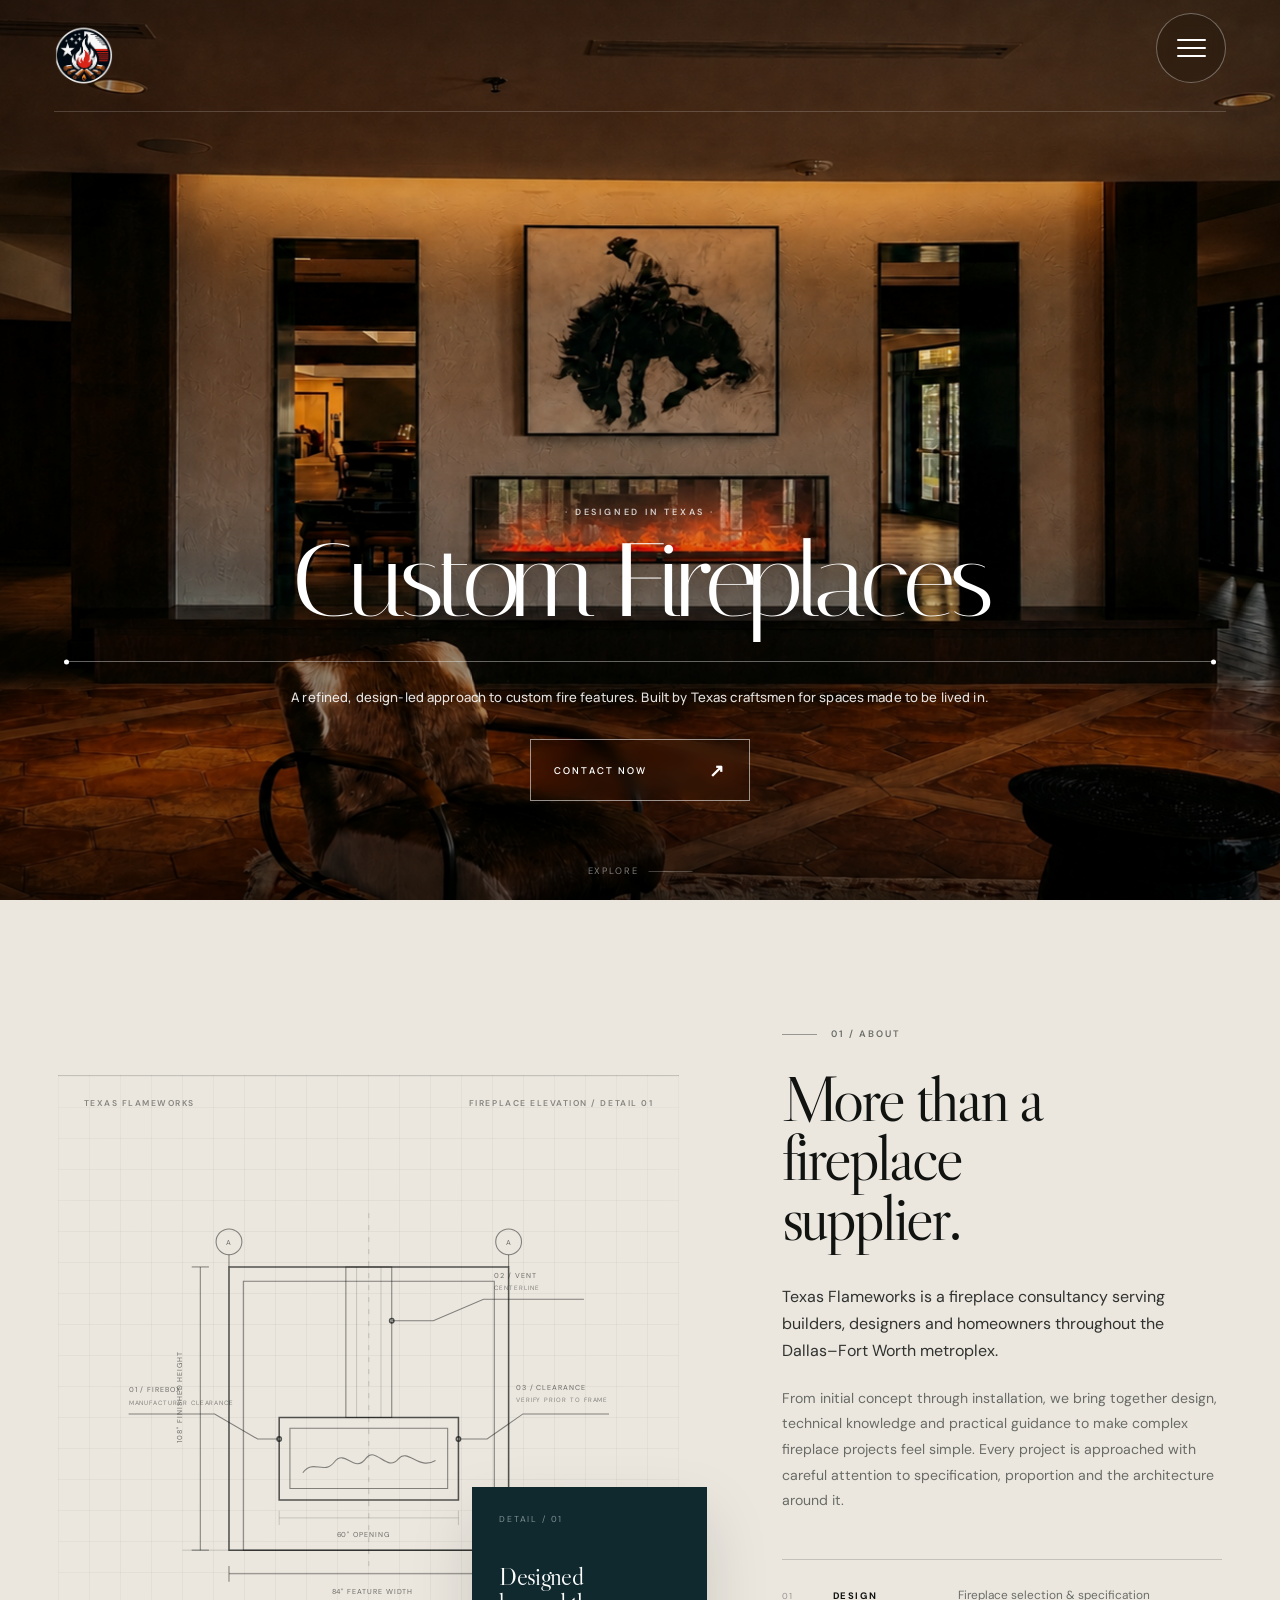
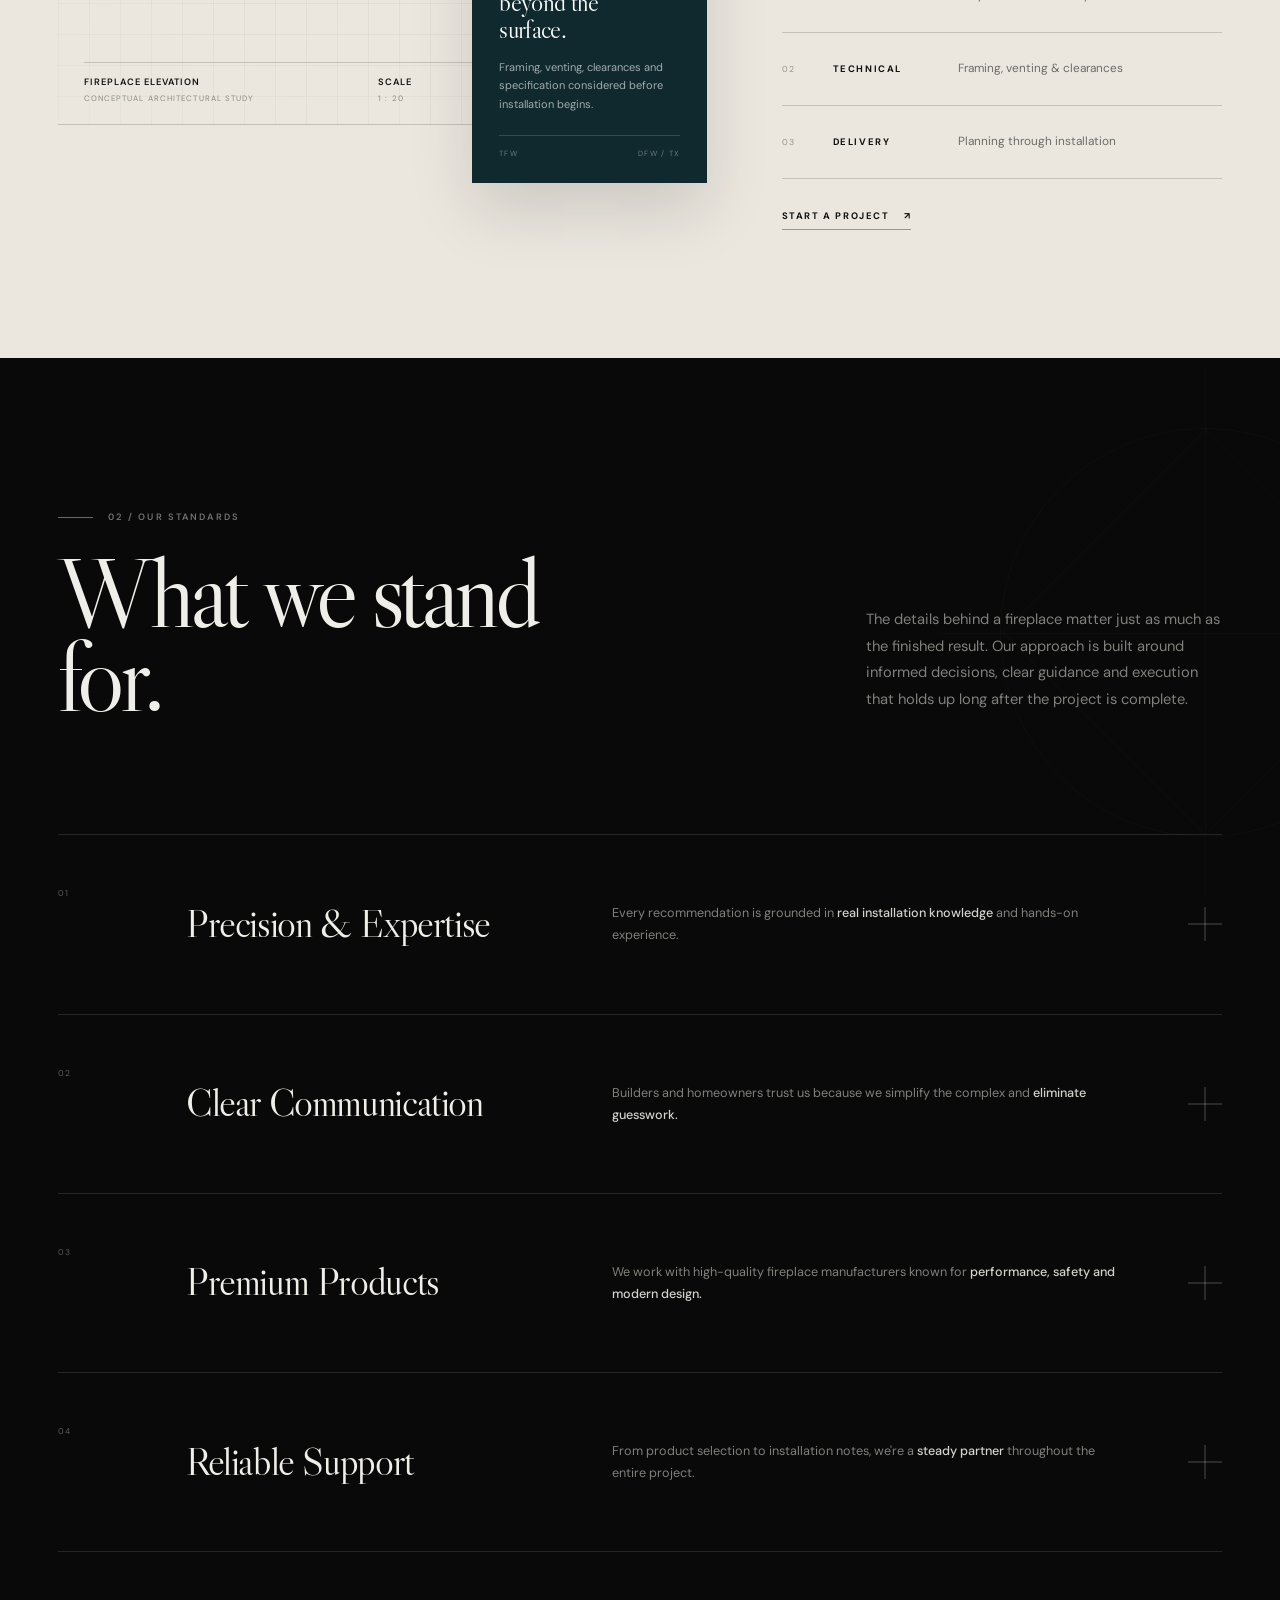
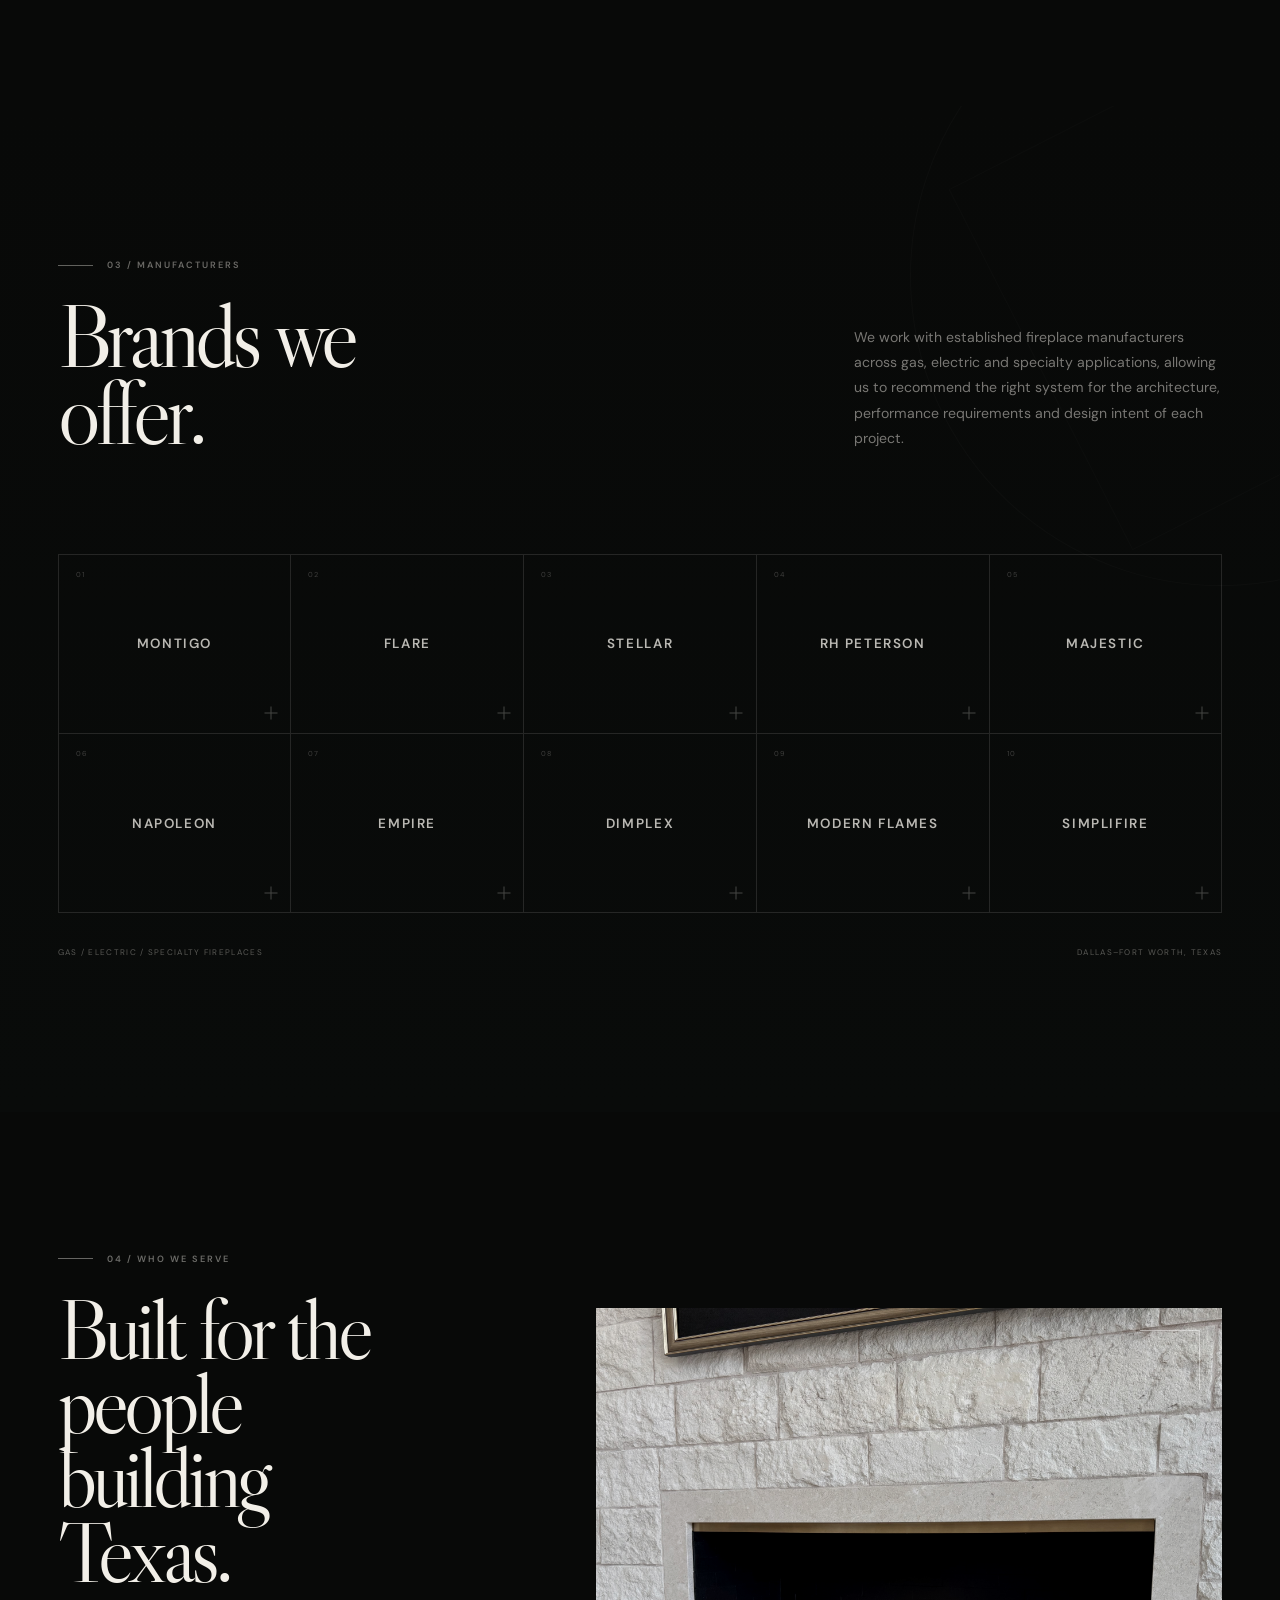
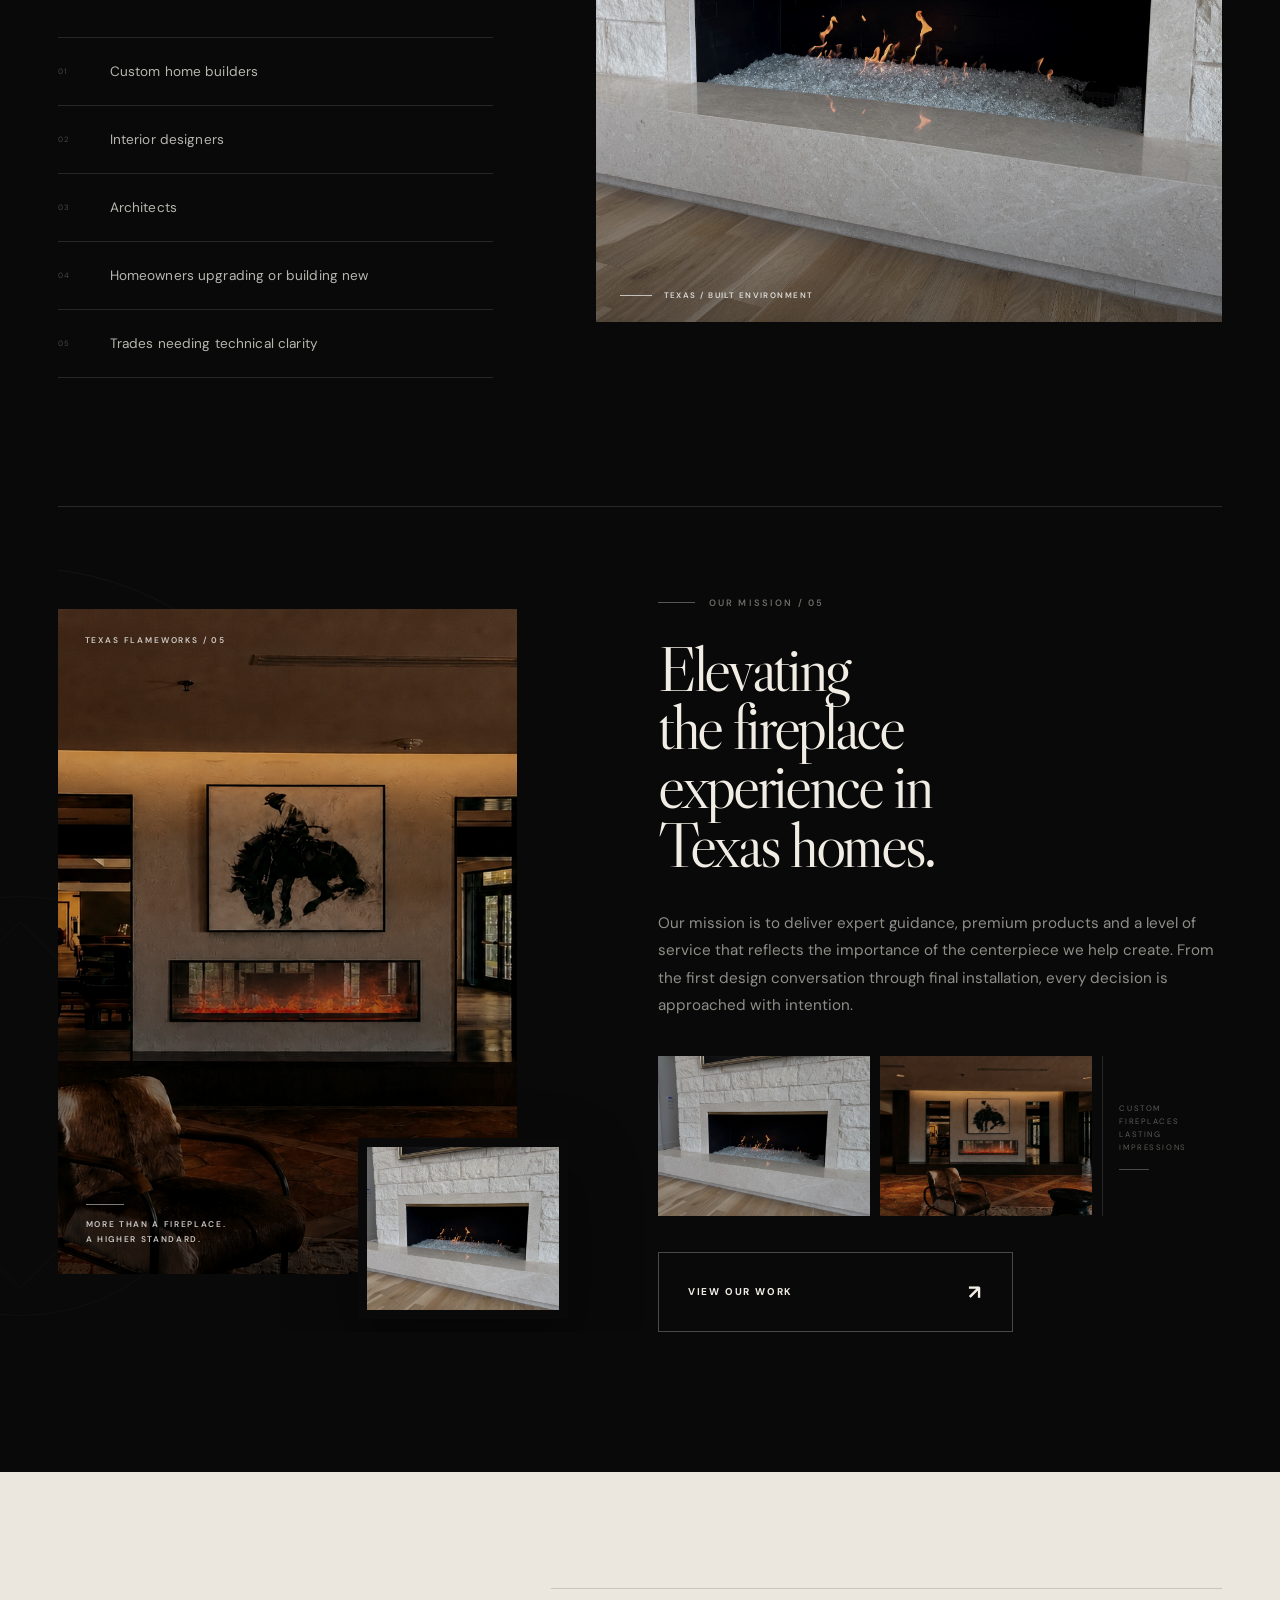
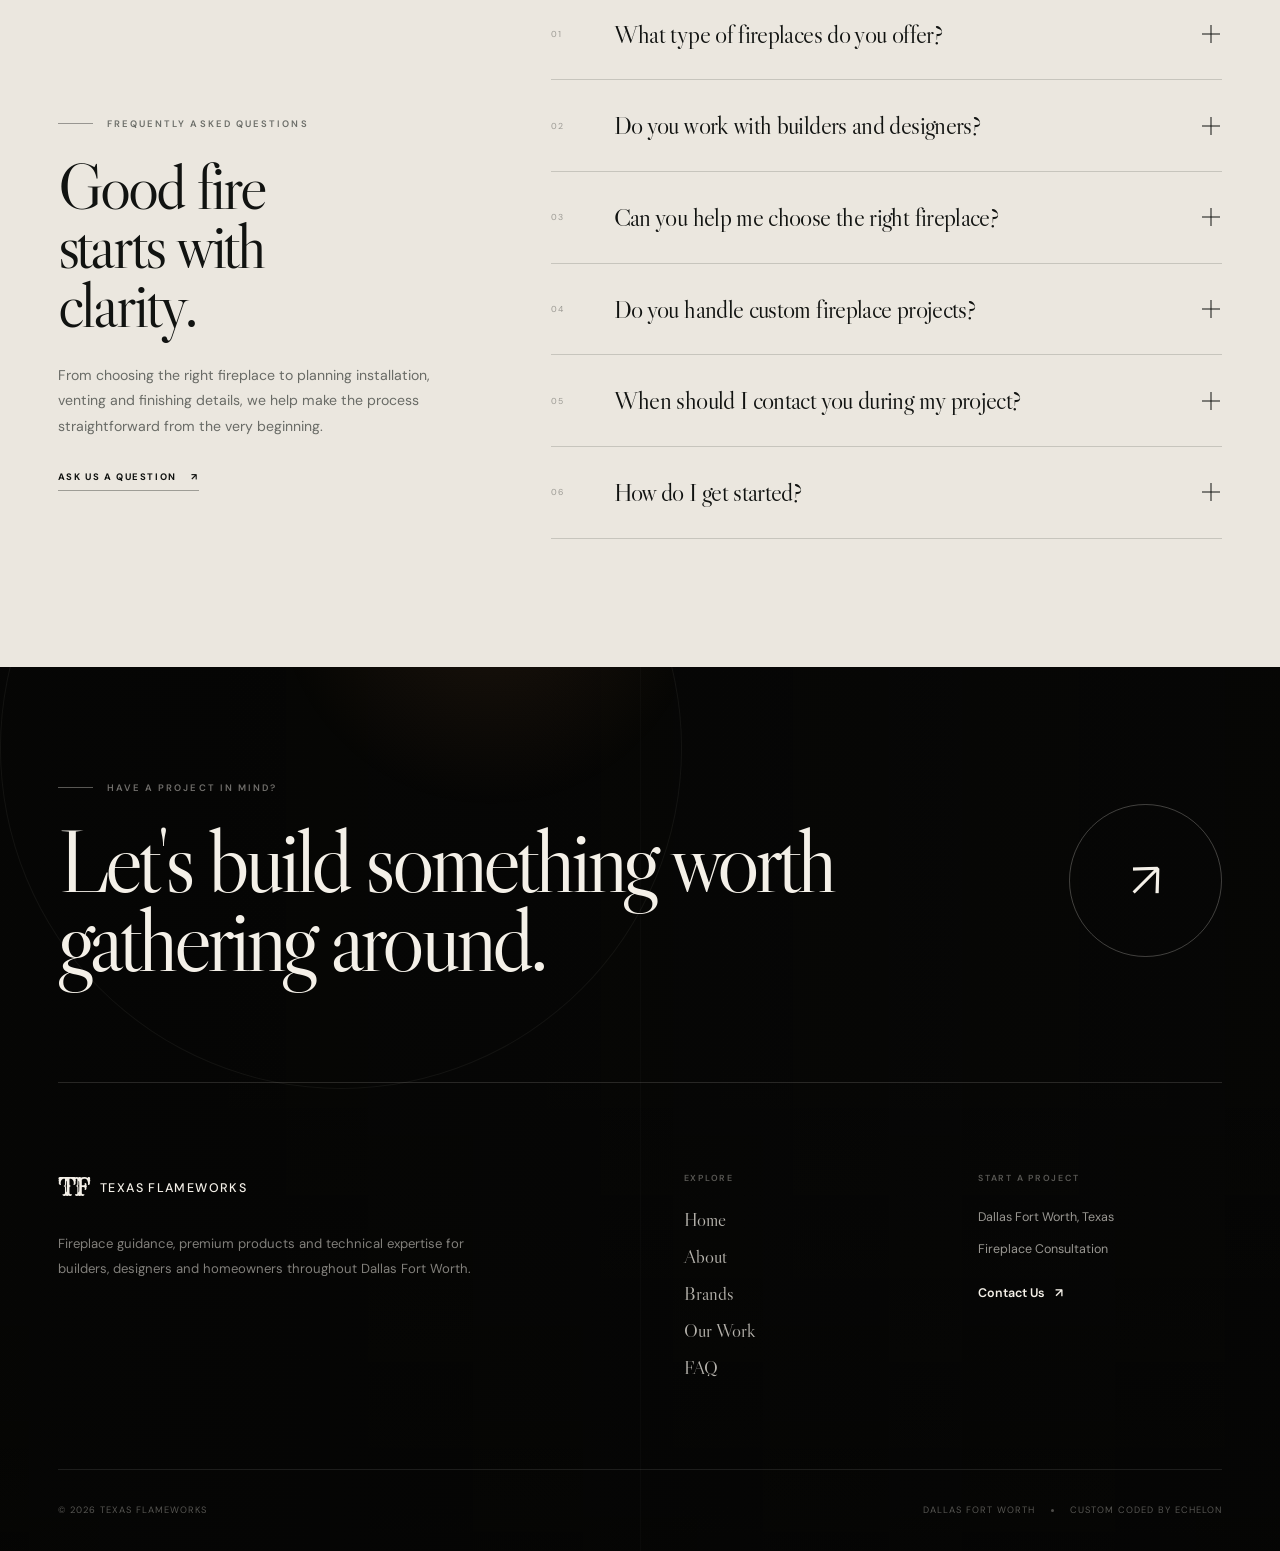
==== private-home.html @ 074c010c "f" ====
<!DOCTYPE html>
<html lang="en">
<head>
  <meta charset="UTF-8">
  <meta name="viewport" content="width=device-width, initial-scale=1.0, viewport-fit=cover">
  <meta name="description" content="Texas Flame Works — custom fire features and architectural metalwork.">

  <title>Texas FlameWorks</title>

  <link rel="preconnect" href="https://fonts.googleapis.com">
  <link rel="preconnect" href="https://fonts.gstatic.com" crossorigin>

  <link
    href="https://fonts.googleapis.com/css2?family=DM+Sans:wght@400;500;600;700&family=Italiana&family=Libre+Caslon+Display&family=Manrope:wght@400;500;600&family=Rye&display=swap"
    rel="stylesheet"
  >

  <style>

    :root {
      --ink: #090908;
      --ivory: #f4f0e8;
      --soft: rgba(244, 240, 232, .68);
      --line: rgba(255, 255, 255, .20);
      --panel: #0f292e;
      --panel-deep: #0a2024;
      --ease: cubic-bezier(.22, .78, .24, 1);
    }


    /* =====================================================
       RESET
    ===================================================== */

    * {
      box-sizing: border-box;
      margin: 0;
      padding: 0;
    }

    html {
      scroll-behavior: smooth;
    }

    body {
      margin: 0;
      background: var(--ink);
      color: #fff;
      font-family: "DM Sans", sans-serif;
      overflow-x: hidden;
    }

    body.menu-open {
      overflow: hidden;
    }

    a {
      color: inherit;
      text-decoration: none;
    }

    button {
      font: inherit;
    }

    button,
    a {
      -webkit-tap-highlight-color: transparent;
    }


    /* =====================================================
       HERO
    ===================================================== */

    .hero {
      position: relative;

      width: 100%;
      height: 100svh;
      min-height: 680px;

      overflow: hidden;

      background: #111;

      isolation: isolate;
    }


    /* =====================================================
       HERO PHOTO
       
       THIS IS LINKED TO hero.png
    ===================================================== */

    .hero-photo {
      position: absolute;

      inset: -2%;

      width: 104%;
      height: 104%;

      background-image: url("assets/hero.PNG");
      background-size: cover;
      background-position: center center;
      background-repeat: no-repeat;

      z-index: -6;

      transform: scale(1.03);

      transition: transform 1.2s var(--ease);

      will-change: transform;
    }


    /* =====================================================
       DARK CINEMATIC OVERLAY
    ===================================================== */

    .hero-overlay {
      position: absolute;
      inset: 0;

      z-index: -5;

      pointer-events: none;

      background:
        linear-gradient(
          180deg,
          rgba(0, 0, 0, .42) 0%,
          rgba(0, 0, 0, .07) 36%,
          rgba(0, 0, 0, .22) 58%,
          rgba(0, 0, 0, .60) 100%
        ),

        linear-gradient(
          90deg,
          rgba(0, 0, 0, .16),
          transparent 38%,
          rgba(0, 0, 0, .09)
        );
    }


    .hero-vignette {
      position: absolute;
      inset: 0;

      z-index: -4;

      pointer-events: none;

      box-shadow:
        inset 0 0 180px rgba(0, 0, 0, .30);
    }


    /* =====================================================
       SUBTLE FILM GRAIN
    ===================================================== */

    .grain {
      position: absolute;
      inset: 0;

      z-index: -3;

      pointer-events: none;

      opacity: .10;

      background-image:
        url("data:image/svg+xml,%3Csvg viewBox='0 0 180 180' xmlns='http://www.w3.org/2000/svg'%3E%3Cfilter id='n'%3E%3CfeTurbulence type='fractalNoise' baseFrequency='.82' numOctaves='3' stitchTiles='stitch'/%3E%3C/filter%3E%3Crect width='100%25' height='100%25' filter='url(%23n)' opacity='.23'/%3E%3C/svg%3E");

      mix-blend-mode: soft-light;
    }


    /* =====================================================
       HEADER
    ===================================================== */

    .header {
      position: absolute;

      top: 0;
      left: 0;

      width: 100%;

      z-index: 50;

      display: grid;

      grid-template-columns: 1fr auto 1fr;

      align-items: start;

      padding:
        34px
        clamp(24px, 4.2vw, 76px)
        0;
    }


    /* =====================================================
       HEADER LEFT
    ===================================================== */

    .header-left {
      grid-column: 1;

      justify-self: start;
      align-self: center;

      display: flex;
      align-items: center;

      gap: 22px;

      padding-top: 14px;
    }


    .micro-link {
      position: relative;

      padding-bottom: 6px;

      color: rgba(255, 255, 255, .82);

      text-transform: uppercase;

      letter-spacing: .18em;

      font-size: .63rem;
      font-weight: 600;
    }


    .micro-link::after {
      content: "";

      position: absolute;

      left: 0;
      right: 100%;
      bottom: 0;

      height: 1px;

      background: #fff;

      transition: right .35s var(--ease);
    }


    .micro-link:hover::after {
      right: 0;
    }


    /* =====================================================
       LOGO
    ===================================================== */

    .brand {
      grid-column: 2;

      justify-self: center;

      display: flex;
      align-items: center;

      gap: 13px;

      white-space: nowrap;

      padding-top: 8px;

      position: relative;

      z-index: 61;
    }


    .brand-mark {
      font-family: "Rye", serif;

      font-size: clamp(
        1.45rem,
        2.25vw,
        2.35rem
      );

      line-height: 1;

      letter-spacing: -.08em;
    }


    .brand-name {
      font-size: clamp(
        1.05rem,
        1.65vw,
        1.85rem
      );

      font-weight: 400;

      letter-spacing: .08em;

      text-transform: uppercase;
    }


    /* =====================================================
       HEADER RIGHT
    ===================================================== */

    .header-right {
      grid-column: 3;

      justify-self: end;

      display: flex;
      align-items: center;

      gap: 26px;

      position: relative;

      z-index: 61;
    }


    .contact-link {
      margin-top: 31px;

      font-size: .78rem;

      font-weight: 700;

      letter-spacing: .05em;

      text-transform: uppercase;

      transition: opacity .2s ease;
    }


    .contact-link:hover {
      opacity: .62;
    }


    /* =====================================================
       MENU BUTTON
    ===================================================== */

    .menu-button {
      width: 96px;
      height: 96px;

      border: 0;

      background: var(--panel);

      cursor: pointer;

      display: flex;
      align-items: center;
      justify-content: center;

      position: relative;

      overflow: hidden;

      transition: background .3s ease;
    }


    .menu-button::before {
      content: "";

      position: absolute;

      inset: 0;

      background:
        rgba(255, 255, 255, .06);

      transform: translateY(100%);

      transition:
        transform .4s var(--ease);
    }


    .menu-button:hover::before {
      transform: translateY(0);
    }


    .menu-lines {
      width: 40px;
      height: 24px;

      position: relative;

      z-index: 2;
    }


    .menu-lines span {
      position: absolute;

      left: 0;

      width: 100%;
      height: 2px;

      background: #fff;

      border-radius: 999px;

      transform-origin: center;

      transition:
        top .35s var(--ease),
        transform .35s var(--ease),
        opacity .22s ease;
    }


    .menu-lines span:nth-child(1) {
      top: 1px;
    }


    .menu-lines span:nth-child(2) {
      top: 11px;
    }


    .menu-lines span:nth-child(3) {
      top: 21px;
    }


    /* X WHEN OPEN */

    .menu-button[aria-expanded="true"]
    .menu-lines span:nth-child(1) {
      top: 11px;

      transform: rotate(45deg);
    }


    .menu-button[aria-expanded="true"]
    .menu-lines span:nth-child(2) {
      opacity: 0;
    }


    .menu-button[aria-expanded="true"]
    .menu-lines span:nth-child(3) {
      top: 11px;

      transform: rotate(-45deg);
    }


    /* =====================================================
       LUXURY DROP DOWN MENU
    ===================================================== */

    .menu-shell {
      position: fixed;

      inset: 0;

      z-index: 45;

      pointer-events: none;

      visibility: hidden;
    }


    .menu-backdrop {
      position: absolute;

      inset: 0;

      background:
        rgba(0, 0, 0, .52);

      opacity: 0;

      backdrop-filter: blur(0px);

      transition:
        opacity .45s ease,
        backdrop-filter .45s ease;
    }


    .menu-panel {
      position: absolute;

      top: 0;
      left: 0;

      width: 100%;

      min-height:
        min(78svh, 760px);

      background:

        radial-gradient(
          circle at 75% 20%,
          rgba(255, 255, 255, .04),
          transparent 26%
        ),

        linear-gradient(
          135deg,
          var(--panel-deep),
          var(--panel) 58%,
          #12383f
        );

      transform:
        translateY(-102%);

      transition:
        transform .72s var(--ease);

      box-shadow:
        0 32px 80px rgba(0, 0, 0, .36);

      overflow: hidden;
    }


    /* SUBTLE CIRCLE DETAIL */

    .menu-panel::after {
      content: "";

      position: absolute;

      right: -10%;
      bottom: -48%;

      width: 720px;
      height: 720px;

      border:
        1px solid rgba(255, 255, 255, .08);

      border-radius: 50%;

      box-shadow:

        0 0 0 90px
        rgba(255, 255, 255, .018),

        0 0 0 180px
        rgba(255, 255, 255, .012);

      pointer-events: none;
    }


    .menu-inner {
      width:
        min(
          1500px,
          calc(100% - 10vw)
        );

      margin: 0 auto;

      padding:
        155px
        0
        58px;

      display: grid;

      grid-template-columns:
        minmax(0, 1.35fr)
        minmax(280px, .65fr);

      gap:
        clamp(
          50px,
          8vw,
          140px
        );

      position: relative;

      z-index: 2;
    }


    .menu-eyebrow {
      color:
        rgba(255, 255, 255, .52);

      font-size: .66rem;

      letter-spacing: .22em;

      text-transform: uppercase;

      margin-bottom: 26px;
    }


    /* =====================================================
       MENU LINKS
    ===================================================== */

    .menu-nav {
      display: flex;

      flex-direction: column;
    }


    .menu-item {
      position: relative;

      display: flex;

      align-items: baseline;

      gap: 18px;

      width: 100%;

      padding:
        13px
        0
        15px;

      border-bottom:
        1px solid
        rgba(255, 255, 255, .13);

      overflow: hidden;

      opacity: 0;

      transform:
        translateY(22px);

      transition:

        opacity .45s ease,

        transform
        .55s var(--ease),

        padding-left
        .35s var(--ease);
    }


    .menu-item:first-child {
      border-top:
        1px solid
        rgba(255, 255, 255, .13);
    }


    .menu-shell.is-open
    .menu-item {
      opacity: 1;

      transform: none;
    }


    .menu-shell.is-open
    .menu-item:nth-child(1) {
      transition-delay: .14s;
    }


    .menu-shell.is-open
    .menu-item:nth-child(2) {
      transition-delay: .19s;
    }


    .menu-shell.is-open
    .menu-item:nth-child(3) {
      transition-delay: .24s;
    }


    .menu-shell.is-open
    .menu-item:nth-child(4) {
      transition-delay: .29s;
    }


    .menu-shell.is-open
    .menu-item:nth-child(5) {
      transition-delay: .34s;
    }


    .menu-shell.is-open
    .menu-item:nth-child(6) {
      transition-delay: .39s;
    }


    .menu-item:hover {
      padding-left: 14px;
    }


    .menu-num {
      font-size: .62rem;

      letter-spacing: .16em;

      color:
        rgba(255, 255, 255, .42);

      min-width: 28px;
    }


    .menu-text {
      font-family:
        "Libre Caslon Display",
        Georgia,
        serif;

      font-size:
        clamp(
          2rem,
          3.6vw,
          4.5rem
        );

      line-height: .95;

      letter-spacing: -.035em;
    }


    .menu-arrow {
      margin-left: auto;

      font-size: 1.35rem;

      opacity: 0;

      transform:
        translateX(-10px);

      transition:
        opacity .3s ease,
        transform .3s ease;
    }


    .menu-item:hover
    .menu-arrow {
      opacity: 1;

      transform:
        translateX(0);
    }


    /* =====================================================
       MENU SIDE INFORMATION
    ===================================================== */

    .menu-side {
      align-self: end;

      padding-bottom: 6px;
    }


    .menu-side-card {
      border-top:
        1px solid
        rgba(255, 255, 255, .20);

      padding-top: 24px;

      max-width: 360px;
    }


    .menu-side-title {
      font-family:
        "Libre Caslon Display",
        Georgia,
        serif;

      font-size:
        clamp(
          1.8rem,
          2.3vw,
          2.8rem
        );

      line-height: 1.05;

      margin-bottom: 16px;
    }


    .menu-side-copy {
      color:
        rgba(255, 255, 255, .64);

      line-height: 1.7;

      font-size: .88rem;

      max-width: 32ch;
    }


    .menu-side-meta {
      display: grid;

      grid-template-columns:
        1fr 1fr;

      gap: 20px;

      margin-top: 34px;

      padding-top: 20px;

      border-top:
        1px solid
        rgba(255, 255, 255, .12);
    }


    .meta-label {
      display: block;

      color:
        rgba(255, 255, 255, .38);

      font-size: .58rem;

      letter-spacing: .18em;

      text-transform: uppercase;

      margin-bottom: 7px;
    }


    .meta-value {
      font-size: .80rem;

      color:
        rgba(255, 255, 255, .90);
    }


    /* =====================================================
       MENU OPEN STATE
    ===================================================== */

    .menu-shell.is-open {
      pointer-events: auto;

      visibility: visible;
    }


    .menu-shell.is-open
    .menu-backdrop {
      opacity: 1;

      backdrop-filter:
        blur(8px);
    }


    .menu-shell.is-open
    .menu-panel {
      transform:
        translateY(0);
    }


    /* =====================================================
       HERO COPY
    ===================================================== */

    .hero-content {
      position: absolute;

      left: 50%;

      bottom:
        clamp(
          88px,
          12vh,
          145px
        );

      transform:
        translateX(-50%);

      width:
        min(
          92%,
          1540px
        );

      text-align: center;

      z-index: 5;
    }


    .hero-kicker {
      margin:
        0
        0
        18px;

      font-size: .68rem;

      font-weight: 600;

      letter-spacing: .25em;

      text-transform: uppercase;

      color:
        rgba(255, 255, 255, .72);
    }


    .hero-title {
      margin:
        0
        0
        30px;

      font-family:
        "Libre Caslon Display",
        Georgia,
        serif;

      font-size:
        clamp(
          3.4rem,
          5.35vw,
          6.2rem
        );

      font-weight: 400;

      line-height: .95;

      letter-spacing: -.045em;

      text-wrap: balance;

      text-shadow:
        0 2px 18px
        rgba(0, 0, 0, .24);
    }


    /* =====================================================
       HERO DIVIDER
    ===================================================== */

    .hero-divider {
      position: relative;

      width: 88%;

      height: 1px;

      margin:
        0 auto 25px;

      background:
        rgba(255, 255, 255, .64);
    }


    .hero-divider::before,
    .hero-divider::after {
      content: "";

      position: absolute;

      top: 50%;

      width: 6px;
      height: 6px;

      border-radius: 50%;

      background: #fff;

      transform:
        translateY(-50%);
    }


    .hero-divider::before {
      left: 0;
    }


    .hero-divider::after {
      right: 0;
    }


    /* =====================================================
       HERO DESCRIPTION
    ===================================================== */

    .hero-description {
      max-width: 1270px;

      margin: 0 auto;

      font-size:
        clamp(
          1rem,
          1.32vw,
          1.48rem
        );

      font-weight: 600;

      line-height: 1.42;

      letter-spacing: .01em;

      text-wrap: balance;

      text-shadow:
        0 2px 12px
        rgba(0, 0, 0, .28);
    }


    /* =====================================================
       SCROLL INDICATOR
    ===================================================== */

    .scroll-cue {
      position: absolute;

      left: 50%;
      bottom: 23px;

      transform:
        translateX(-50%);

      z-index: 5;

      display: flex;
      align-items: center;

      gap: 10px;

      font-size: .58rem;

      letter-spacing: .20em;

      text-transform: uppercase;

      color:
        rgba(255, 255, 255, .48);
    }


    .scroll-line {
      width: 44px;

      height: 1px;

      overflow: hidden;

      background:
        rgba(255, 255, 255, .24);

      position: relative;
    }


    .scroll-line::after {
      content: "";

      position: absolute;

      inset: 0;

      background: #fff;

      transform:
        translateX(-100%);

      animation:
        scrollPulse
        2.6s
        ease-in-out
        infinite;
    }


    @keyframes scrollPulse {

      0% {
        transform:
          translateX(-100%);
      }

      45%,
      55% {
        transform:
          translateX(0);
      }

      100% {
        transform:
          translateX(100%);
      }

    }


    /* =====================================================
       NEXT SECTION PLACEHOLDER
    ===================================================== */

    .after-hero {
      min-height: 250px;

      background: #e8e3dc;
    }


    /* =====================================================
       TABLET
    ===================================================== */

    @media (max-width: 1100px) {

      .header {
        padding-top: 28px;
      }


      .menu-button {
        width: 82px;
        height: 82px;
      }


      .contact-link {
        margin-top: 25px;
      }


      .menu-inner {
        width:
          min(
            92%,
            1100px
          );

        padding-top: 135px;

        grid-template-columns:
          1fr .55fr;

        gap: 50px;
      }


      .hero-content {
        bottom: 94px;
      }

    }


    /* =====================================================
       MOBILE
    ===================================================== */

    @media (max-width: 700px) {

      .hero {
        min-height: 660px;
      }


      .hero-photo {
        /*
          Adjust this if you want the photo
          focused farther left/right on mobile.
        */

        background-position:
          center center;
      }


      /* HEADER */

      .header {
        display: flex;

        align-items: center;

        justify-content:
          space-between;

        padding:
          max(
            17px,
            env(safe-area-inset-top)
          )
          17px
          0;
      }


      .header-left {
        display: none;
      }


      .brand {
        justify-self: unset;

        gap: 8px;

        padding-top: 0;
      }


      .brand-mark {
        font-size: 1.15rem;
      }


      .brand-name {
        font-size: .78rem;

        letter-spacing: .075em;
      }


      .header-right {
        gap: 0;
      }


      .contact-link {
        display: none;
      }


      .menu-button {
        width: 58px;
        height: 58px;
      }


      .menu-lines {
        width: 26px;
        height: 18px;
      }


      .menu-lines span:nth-child(1) {
        top: 0;
      }


      .menu-lines span:nth-child(2) {
        top: 8px;
      }


      .menu-lines span:nth-child(3) {
        top: 16px;
      }


      .menu-button[aria-expanded="true"]
      .menu-lines span:nth-child(1),

      .menu-button[aria-expanded="true"]
      .menu-lines span:nth-child(3) {
        top: 8px;
      }


      /* MOBILE MENU */

      .menu-panel {
        min-height: 100svh;
      }


      .menu-inner {
        width:
          calc(
            100% - 34px
          );

        padding:
          104px
          0
          34px;

        display: block;
      }


      .menu-eyebrow {
        margin-bottom: 18px;
      }


      .menu-text {
        font-size:
          clamp(
            2.25rem,
            10vw,
            3.55rem
          );
      }


      .menu-item {
        padding:
          12px
          0
          13px;
      }


      .menu-side {
        margin-top: 34px;
      }


      .menu-side-card {
        max-width: none;
      }


      .menu-side-copy {
        max-width: 100%;
      }


      .menu-side-meta {
        margin-top: 22px;
      }


      /* MOBILE HERO */

      .hero-content {
        bottom: 72px;

        width:
          calc(
            100% - 28px
          );
      }


      .hero-kicker {
        font-size: .57rem;

        margin-bottom: 14px;
      }


      .hero-title {
        font-size:
          clamp(
            2.75rem,
            12.8vw,
            4.4rem
          );

        margin-bottom: 23px;

        line-height: .97;
      }


      .hero-divider {
        width: 94%;

        margin-bottom: 20px;
      }


      .hero-description {
        max-width: 94%;

        font-size:
          clamp(
            .88rem,
            3.8vw,
            1.02rem
          );

        line-height: 1.43;
      }


      .scroll-cue {
        display: none;
      }

    }


    /* =====================================================
       VERY SMALL PHONES
    ===================================================== */

    @media (max-width: 390px) {

      .brand-name {
        font-size: .70rem;
      }


      .brand-mark {
        font-size: 1rem;
      }


      .menu-button {
        width: 54px;
        height: 54px;
      }


      .hero-title {
        font-size: 2.55rem;
      }

    }


    /* =====================================================
       REDUCED MOTION
    ===================================================== */

    @media (prefers-reduced-motion: reduce) {

      *,
      *::before,
      *::after {
        scroll-behavior: auto !important;

        animation: none !important;

        transition: none !important;
      }

    }

  
    /* =====================================================
       SIMPLE BLACK NAVBAR OVERRIDE
    ===================================================== */

    .header {
      position: absolute;
      top: 0;
      left: 0;
      width: 100%;
      height: 88px;
      z-index: 100;
      display: grid;
      grid-template-columns: 1fr auto 1fr;
      align-items: center;
      padding: 0 clamp(24px, 4vw, 70px);
      background: #080908;
      border-bottom: 1px solid rgba(255,255,255,.10);
    }

    .header .brand {
      grid-column: 1;
      justify-self: start;
      display: flex;
      align-items: center;
      gap: 12px;
      padding: 0;
      color: #f4f0e8;
      white-space: nowrap;
    }

    .header .brand-mark {
      font-family: "Rye", serif;
      font-size: 1.45rem;
      line-height: 1;
      letter-spacing: -.07em;
    }

    .header .brand-name {
      font-size: .92rem;
      font-weight: 500;
      letter-spacing: .10em;
      text-transform: uppercase;
    }

    .main-nav {
      grid-column: 2;
      justify-self: center;
      display: flex;
      align-items: center;
      gap: clamp(28px, 3vw, 48px);
    }

    .main-nav a {
      position: relative;
      padding: 34px 0 31px;
      color: rgba(244,240,232,.65);
      font-size: .67rem;
      font-weight: 600;
      letter-spacing: .16em;
      text-transform: uppercase;
      transition: color .3s ease;
    }

    .main-nav a::after {
      content: "";
      position: absolute;
      left: 0;
      right: 100%;
      bottom: 24px;
      height: 1px;
      background: #f4f0e8;
      transition: right .35s var(--ease);
    }

    .main-nav a:hover {
      color: #f4f0e8;
    }

    .main-nav a:hover::after {
      right: 0;
    }

    .nav-contact {
      grid-column: 3;
      justify-self: end;
      display: inline-flex;
      align-items: center;
      gap: 10px;
      color: #f4f0e8;
      font-size: .67rem;
      font-weight: 600;
      letter-spacing: .16em;
      text-transform: uppercase;
    }

    .nav-contact span {
      transition: transform .3s var(--ease);
    }

    .nav-contact:hover span {
      transform: translate(3px,-3px);
    }

    .mobile-nav-button,
    .mobile-nav {
      display: none;
    }

    .mobile-nav-button {
      width: 48px;
      height: 48px;
      border: 0;
      background: transparent;
      cursor: pointer;
      align-items: center;
      justify-content: center;
    }

    .mobile-nav-lines {
      position: relative;
      width: 25px;
      height: 17px;
    }

    .mobile-nav-lines span {
      position: absolute;
      left: 0;
      width: 100%;
      height: 1px;
      background: #f4f0e8;
      transform-origin: center;
      transition: top .3s ease, transform .3s ease, opacity .2s ease;
    }

    .mobile-nav-lines span:nth-child(1) { top: 1px; }
    .mobile-nav-lines span:nth-child(2) { top: 8px; }
    .mobile-nav-lines span:nth-child(3) { top: 15px; }

    .mobile-nav-button.is-open .mobile-nav-lines span:nth-child(1) {
      top: 8px;
      transform: rotate(45deg);
    }

    .mobile-nav-button.is-open .mobile-nav-lines span:nth-child(2) {
      opacity: 0;
    }

    .mobile-nav-button.is-open .mobile-nav-lines span:nth-child(3) {
      top: 8px;
      transform: rotate(-45deg);
    }

    .mobile-nav {
      position: absolute;
      top: 72px;
      left: 0;
      width: 100%;
      padding: 10px 20px 24px;
      background: #080908;
      border-top: 1px solid rgba(255,255,255,.08);
      border-bottom: 1px solid rgba(255,255,255,.10);
    }

    .mobile-nav.is-open {
      display: block;
    }

    .mobile-nav a {
      display: flex;
      align-items: center;
      justify-content: space-between;
      padding: 18px 2px;
      border-bottom: 1px solid rgba(255,255,255,.09);
      color: #f4f0e8;
      font-family: "Libre Caslon Display", Georgia, serif;
      font-size: 1.8rem;
      line-height: 1;
      letter-spacing: -.02em;
    }

    .mobile-nav a:last-child {
      border-bottom: 0;
    }

    .mobile-nav a span {
      font-family: "DM Sans", sans-serif;
      color: rgba(244,240,232,.38);
      font-size: .58rem;
      letter-spacing: .16em;
      text-transform: uppercase;
    }

    @media (max-width: 850px) {
      .header {
        height: 72px;
        display: flex;
        align-items: center;
        justify-content: space-between;
        padding: 0 16px 0 20px;
        background: #080908;
      }

      .header .brand {
        gap: 9px;
        padding: 0;
      }

      .header .brand-mark {
        font-size: 1.1rem;
      }

      .header .brand-name {
        font-size: .72rem;
        letter-spacing: .08em;
      }

      .main-nav,
      .nav-contact {
        display: none;
      }

      .mobile-nav-button {
        display: flex;
      }
    }

</style>


<style>
/* FINAL NAV: original animated dropdown, black + centered */
.header{background:#080908!important;height:96px;padding:0 clamp(20px,4.2vw,76px)!important;align-items:center!important;}
.header .brand{position:absolute!important;left:50%!important;top:50%!important;transform:translate(-50%,-50%)!important;grid-column:auto!important;padding:0!important;z-index:61;}
.header .header-right{position:absolute!important;right:clamp(20px,4.2vw,76px)!important;top:0!important;height:96px!important;display:flex!important;align-items:center!important;z-index:61;}
.header .menu-button{width:64px!important;height:64px!important;background:#080908!important;border:1px solid rgba(244,240,232,.14)!important;}
.header .menu-lines{width:28px!important;height:18px!important;}
.header .menu-lines span{height:1px!important;}
.header .menu-lines span:nth-child(1){top:0!important}.header .menu-lines span:nth-child(2){top:8px!important}.header .menu-lines span:nth-child(3){top:16px!important}
.header .menu-button[aria-expanded="true"] .menu-lines span:nth-child(1),.header .menu-button[aria-expanded="true"] .menu-lines span:nth-child(3){top:8px!important}
.menu-panel{background:#080908!important;min-height:100svh!important;}
.menu-panel::after{opacity:.35;}
.menu-inner{width:min(760px,calc(100% - 40px))!important;min-height:100svh!important;padding:145px 0 70px!important;display:flex!important;align-items:center!important;justify-content:center!important;}
.menu-nav{width:100%!important;text-align:center!important;}
.menu-item{justify-content:center!important;padding:16px 0 18px!important;}
.menu-item:hover{padding-left:0!important;}
.menu-num{position:absolute!important;left:0!important;}
.menu-arrow{position:absolute!important;right:0!important;margin:0!important;}
.menu-text{font-size:clamp(2.7rem,5.3vw,5.5rem)!important;}
@media(max-width:700px){.header{height:76px!important;padding:0 16px!important;}.header .brand{gap:8px!important;}.header .header-right{right:16px!important;height:76px!important;}.header .menu-button{width:50px!important;height:50px!important;}.menu-inner{padding:105px 0 40px!important;width:calc(100% - 34px)!important;}.menu-text{font-size:clamp(2.45rem,12vw,4rem)!important;}}
</style>

<style>
/* =========================================================
   HIGH-END TRANSPARENT HERO / HEADER OVERRIDE
========================================================= */
.header {
  top: 0; left: 0; width: 100%;
  min-height: 112px;
  padding: 0 clamp(22px,4.2vw,76px);
  align-items: center;
  background: transparent !important;
  border: 0 !important;
}
.header::after {
  content: ""; position: absolute; left: clamp(22px,4.2vw,76px); right: clamp(22px,4.2vw,76px); bottom: 0;
  height: 1px; background: rgba(255,255,255,.18);
}
.brand { padding-top: 0; gap: 13px; }
.brand-mark {
  font-family: "Italiana", Georgia, serif !important;
  font-size: clamp(1.65rem,2vw,2.2rem);
  font-weight: 400; letter-spacing: -.08em;
}
.brand-name {
  font-family: "Manrope", sans-serif;
  font-size: clamp(.7rem,.9vw,.88rem);
  font-weight: 600; letter-spacing: .27em; text-transform: uppercase;
}
.header-right { align-items: center; }
.menu-button {
  width: 64px; height: 64px;
  border: 1px solid rgba(255,255,255,.32) !important;
  border-radius: 50%;
  background: rgba(0,0,0,.08) !important;
  backdrop-filter: blur(5px); -webkit-backdrop-filter: blur(5px);
}
.menu-button:hover { background: rgba(255,255,255,.95) !important; }
.menu-button:hover .menu-lines span { background: #0a0a09; }
.hero-overlay {
  background:
    linear-gradient(180deg,rgba(0,0,0,.31) 0%,rgba(0,0,0,.06) 30%,rgba(0,0,0,.04) 55%,rgba(0,0,0,.53) 100%),
    linear-gradient(90deg,rgba(0,0,0,.18),transparent 28%,transparent 72%,rgba(0,0,0,.16));
}
.hero-content { bottom: clamp(90px,11vh,132px); width: min(90%,1450px); }
.hero-kicker {
  margin-bottom: 20px; font-family: "DM Sans",sans-serif; font-size: .56rem;
  font-weight: 600; letter-spacing: .31em; color: rgba(255,255,255,.76);
}
.hero-title {
  margin-bottom: 36px;
  font-family: "Italiana", Georgia, serif !important;
  font-size: clamp(5rem,8.1vw,9.2rem);
  line-height: .84; letter-spacing: -.055em; font-weight: 400;
}
.hero-divider { width: 100%; margin-bottom: 25px; background: rgba(255,255,255,.38); }
.hero-divider::before,.hero-divider::after { width: 5px; height: 5px; }
.hero-description {
  max-width: 860px; font-family: "Manrope",sans-serif;
  font-size: clamp(.82rem,1vw,1rem); font-weight: 500; line-height: 1.65;
  color: rgba(255,255,255,.88);
}
@media (max-width: 760px) {
  .header { min-height: 84px; padding: 0 18px; }
  .header::after { left:18px; right:18px; }
  .brand { justify-self:start; grid-column:1 / 3; }
  .brand-mark { font-size:1.5rem; }
  .brand-name { font-size:.55rem; letter-spacing:.19em; }
  .header-right { grid-column:3; }
  .menu-button { width:49px; height:49px; }
  .hero-content { width:calc(100% - 34px); bottom:82px; }
  .hero-title { font-size:clamp(4rem,18vw,5.8rem); max-width:8ch; margin-left:auto; margin-right:auto; line-height:.87; }
  .hero-kicker { font-size:.47rem; letter-spacing:.23em; }
  .hero-divider { width:100%; margin-bottom:20px; }
  .hero-description { max-width:34ch; font-size:.78rem; }
}
</style>


<style>
/* FOOTER PHOTO BACKGROUND UPGRADE */
.tfw-final-footer{
  position:relative;
  overflow:hidden;
  background:
    linear-gradient(90deg,rgba(5,5,4,.91) 0%,rgba(5,5,4,.73) 42%,rgba(5,5,4,.48) 72%,rgba(5,5,4,.67) 100%),
    linear-gradient(180deg,rgba(5,5,4,.22) 0%,rgba(5,5,4,.22) 45%,rgba(5,5,4,.86) 100%),
    url("assets/footer-fireplace.jpg") center/cover no-repeat !important;
  background-attachment:scroll;
}
.tfw-final-footer::before{
  content:"";position:absolute;inset:0;pointer-events:none;
  background:radial-gradient(circle at 72% 27%,rgba(226,151,79,.10),transparent 31%);
}
.tfw-final-footer-inner{position:relative;z-index:1;}
@media(max-width:760px){
 .tfw-final-footer{
   background:
    linear-gradient(180deg,rgba(5,5,4,.72),rgba(5,5,4,.69) 40%,rgba(5,5,4,.90)),
    url("assets/footer-fireplace.jpg") 62% center/cover no-repeat !important;
 }
}
</style>

<style>
/* =========================================================
   FINAL APP-LIKE MOBILE HEADER + HERO CTA
   Uses: assets/logo.png
========================================================= */

/* DESKTOP: logo lives top-left over the image */
.header .brand.brand-logo-link{
  position:absolute !important;
  left:clamp(24px,4.2vw,76px) !important;
  top:50% !important;
  transform:translateY(-50%) !important;
  right:auto !important;
  grid-column:auto !important;
  justify-self:auto !important;
  display:flex !important;
  align-items:center !important;
  padding:0 !important;
  margin:0 !important;
  z-index:70 !important;
}

.header-logo{
  display:block;
  width:auto;
  height:clamp(48px,4.6vw,70px);
  max-width:clamp(170px,16vw,260px);
  object-fit:contain;
  object-position:left center;
}

/* Keep menu easy to hit */
.header .header-right{
  z-index:72 !important;
}

.header .menu-button{
  width:70px !important;
  height:70px !important;
  border-radius:50% !important;
  border:1px solid rgba(255,255,255,.34) !important;
  background:rgba(5,5,4,.20) !important;
  backdrop-filter:blur(8px);
  -webkit-backdrop-filter:blur(8px);
}

.header .menu-lines{
  width:29px !important;
  height:20px !important;
}

.header .menu-lines span{
  height:1.5px !important;
}

.header .menu-lines span:nth-child(1){top:1px !important;}
.header .menu-lines span:nth-child(2){top:9px !important;}
.header .menu-lines span:nth-child(3){top:17px !important;}

.header .menu-button[aria-expanded="true"] .menu-lines span:nth-child(1),
.header .menu-button[aria-expanded="true"] .menu-lines span:nth-child(3){
  top:9px !important;
}

/* HERO CTA */
.hero-contact-button{
  display:inline-flex;
  align-items:center;
  justify-content:space-between;
  gap:34px;

  min-width:220px;
  min-height:62px;

  margin:30px auto 0;
  padding:0 23px;

  border:1px solid rgba(255,255,255,.55);
  background:rgba(5,5,4,.12);
  backdrop-filter:blur(7px);
  -webkit-backdrop-filter:blur(7px);

  color:#fff;
  font-family:"Manrope",sans-serif;
  font-size:.59rem;
  font-weight:600;
  letter-spacing:.21em;
  text-transform:uppercase;

  transition:
    background .3s ease,
    color .3s ease,
    border-color .3s ease,
    transform .3s ease;
}

.hero-contact-arrow{
  font-size:1.15rem;
  line-height:1;
  transition:transform .3s ease;
}

.hero-contact-button:hover{
  background:#fff;
  border-color:#fff;
  color:#090908;
  transform:translateY(-2px);
}

.hero-contact-button:hover .hero-contact-arrow{
  transform:translate(3px,-3px);
}


/* =========================================================
   MOBILE — APP-LIKE TOP BAR
========================================================= */
@media (max-width:760px){

  .header{
    height:102px !important;
    min-height:102px !important;
    padding:0 16px !important;

    display:block !important;

    background:
      linear-gradient(
        180deg,
        rgba(4,4,3,.42) 0%,
        rgba(4,4,3,.13) 72%,
        transparent 100%
      ) !important;

    border:0 !important;
  }

  .header::after{
    display:none !important;
  }

  /* BIG CENTERED LOGO LIKE AN APP HEADER */
  .header .brand.brand-logo-link{
    left:50% !important;
    top:15px !important;
    transform:translateX(-50%) !important;

    width:74px !important;
    height:74px !important;

    display:flex !important;
    align-items:center !important;
    justify-content:center !important;

    z-index:71 !important;
  }

  .header-logo{
    width:auto !important;
    height:66px !important;
    max-width:74px !important;

    object-fit:contain !important;
    object-position:center !important;

    filter:
      drop-shadow(0 5px 18px rgba(0,0,0,.34));
  }

  /* BIGGER, EASIER MENU TAP TARGET */
  .header .header-right{
    position:absolute !important;
    right:14px !important;
    top:14px !important;

    width:auto !important;
    height:auto !important;

    display:block !important;
  }

  .header .menu-button{
    width:64px !important;
    height:64px !important;

    border:1px solid rgba(255,255,255,.28) !important;

    background:rgba(5,5,4,.62) !important;

    box-shadow:
      0 8px 24px rgba(0,0,0,.20);
  }

  .header .menu-lines{
    width:27px !important;
    height:20px !important;
  }

  .header .menu-lines span{
    height:1.5px !important;
  }

  /* Push hero content slightly lower so the top feels intentional */
  .hero-content{
    width:calc(100% - 34px) !important;
    bottom:58px !important;
  }

  .hero-kicker{
    margin-bottom:15px !important;
  }

  .hero-title{
    max-width:8ch !important;
    margin-left:auto !important;
    margin-right:auto !important;
    margin-bottom:24px !important;

    font-size:
      clamp(
        4rem,
        18vw,
        5.65rem
      ) !important;

    line-height:.87 !important;
  }

  .hero-divider{
    margin-bottom:17px !important;
  }

  .hero-description{
    max-width:33ch !important;
    margin-left:auto !important;
    margin-right:auto !important;

    font-size:.76rem !important;
    line-height:1.58 !important;
  }

  .hero-contact-button{
    width:min(100%,290px);
    min-width:0;
    min-height:60px;

    margin-top:22px;

    padding:0 20px;

    background:rgba(8,8,7,.46);
    border-color:rgba(255,255,255,.58);

    font-size:.54rem;
    letter-spacing:.20em;
  }

  /* give the fireplace more visual room behind the headline */
  .hero-photo{
    background-position:center 47% !important;
  }

}


/* VERY SMALL PHONES */
@media (max-width:390px){

  .header .brand.brand-logo-link{
    width:68px !important;
    height:68px !important;
  }

  .header-logo{
    height:60px !important;
    max-width:68px !important;
  }

  .header .menu-button{
    width:60px !important;
    height:60px !important;
  }

  .hero-title{
    font-size:3.85rem !important;
  }

  .hero-contact-button{
    min-height:58px;
  }

}
</style>

</head>



<body>


  <!-- =====================================================
       HERO
  ===================================================== -->

  <main
    class="hero"
    id="home"
  >


    <!--
      HERO IMAGE

      Put hero.png in the SAME folder
      as this HTML file.

      CSS above automatically loads:

      background-image: url("hero.png");
    -->

    <div class="hero-photo"></div>


    <!-- OVERLAYS -->

    <div class="hero-overlay"></div>

    <div class="hero-vignette"></div>

    <div class="grain"></div>



    <!-- ===================================================
         HEADER
    ==================================================== -->

    <header class="header">

      <a href="index.html" class="brand brand-logo-link" aria-label="Texas Flame Works Home">
        <img src="assets/logo.png" alt="Texas FlameWorks" class="header-logo">
      </a>

      <div class="header-right">
        <button class="menu-button" type="button" aria-label="Open menu" aria-expanded="false">
          <span class="menu-lines" aria-hidden="true">
            <span></span><span></span><span></span>
          </span>
        </button>
      </div>

    </header>

    <div class="menu-shell" aria-hidden="true">
      <div class="menu-backdrop"></div>
      <div class="menu-panel">
        <div class="menu-inner">
          <nav class="menu-nav" aria-label="Main navigation">
            <a class="menu-item" href="index.html"><span class="menu-num">01</span><span class="menu-text">Home</span><span class="menu-arrow">↗</span></a>
            <a class="menu-item" href="#about"><span class="menu-num">02</span><span class="menu-text">About</span><span class="menu-arrow">↗</span></a>
            <a class="menu-item" href="work.html"><span class="menu-num">03</span><span class="menu-text">Work</span><span class="menu-arrow">↗</span></a>
            <a class="menu-item" href="faq.html"><span class="menu-num">04</span><span class="menu-text">FAQ</span><span class="menu-arrow">↗</span></a>
            <a class="menu-item" href="contact.html"><span class="menu-num">05</span><span class="menu-text">Contact</span><span class="menu-arrow">↗</span></a>
          </nav>
        </div>
      </div>
    </div>


    <!-- ===================================================
         HERO CONTENT
    ==================================================== -->

    <section class="hero-content">


      <p class="hero-kicker">
       ·  Designed in Texas · 
      </p>


      <h1 class="hero-title">
        Custom Fireplaces
      </h1>


      <div class="hero-divider"></div>


      <p class="hero-description">
        A refined, design-led approach to custom fire features.
        Built by Texas craftsmen for spaces made to be lived in.
      </p>

      <a href="contact.html" class="hero-contact-button">
        <span>Contact Now</span>
        <span class="hero-contact-arrow">↗</span>
      </a>


    </section>



    <!-- ===================================================
         SCROLL CUE
    ==================================================== -->

    <div
      class="scroll-cue"
      aria-hidden="true"
    >

      <span>
        Explore
      </span>

      <span class="scroll-line"></span>

    </div>


  </main>


<!-- =========================================================
     TEXAS FLAME WORKS
     ABOUT / ARCHITECTURAL BLUEPRINT SECTION
     FULL RESPONSIVE REPLACEMENT
========================================================== -->

<style>

  /* =========================================================
     ABOUT SECTION
  ========================================================== */

  .tfw-about {
    --paper: #ebe7df;
    --ink: #111311;
    --muted: #696b66;
    --hairline: rgba(17, 19, 17, .18);
    --grid: rgba(17, 19, 17, .045);
    --teal: #0f292e;

    position: relative;
    width: 100%;
    overflow: hidden;

    background: var(--paper);
    color: var(--ink);

    padding:
      clamp(100px, 10vw, 170px)
      0;
  }


  .tfw-about-inner {
    width:
      min(
        1480px,
        calc(100% - 9vw)
      );

    margin: 0 auto;

    display: grid;

    grid-template-columns:
      minmax(0, 1.1fr)
      minmax(390px, .78fr);

    gap:
      clamp(
        80px,
        8vw,
        145px
      );

    align-items: center;
  }



  /* =========================================================
     LEFT BLUEPRINT
  ========================================================== */

  .tfw-blueprint-area {
    position: relative;

    width: 100%;
    min-width: 0;

    padding-bottom: 58px;
  }


  .tfw-blueprint {
    position: relative;

    width: 100%;

    aspect-ratio: 1.12 / 1;

    min-height: 650px;

    overflow: hidden;

    border-top:
      1px solid var(--hairline);

    border-bottom:
      1px solid var(--hairline);


    background-image:

      linear-gradient(
        var(--grid) 1px,
        transparent 1px
      ),

      linear-gradient(
        90deg,
        var(--grid) 1px,
        transparent 1px
      );

    background-size:
      31px 31px;
  }


  /* soft paper depth */

  .tfw-blueprint::after {
    content: "";

    position: absolute;
    inset: 0;

    pointer-events: none;

    background:

      radial-gradient(
        circle at 50% 45%,
        transparent 35%,
        rgba(235, 231, 223, .22) 72%,
        rgba(235, 231, 223, .64) 100%
      );

    z-index: 1;
  }



  /* =========================================================
     BLUEPRINT HEADER
  ========================================================== */

  .tfw-blueprint-header {
    position: absolute;

    top: 22px;
    left: 26px;
    right: 26px;

    z-index: 5;

    display: flex;
    justify-content: space-between;
    align-items: center;

    gap: 20px;

    font-size: .53rem;
    font-weight: 600;

    letter-spacing: .18em;

    text-transform: uppercase;

    color:
      rgba(17, 19, 17, .46);
  }



  /* =========================================================
     SVG
  ========================================================== */

  .tfw-blueprint-svg {
    position: absolute;

    top: 68px;
    left: 24px;
    right: 24px;
    bottom: 76px;

    width:
      calc(100% - 48px);

    height:
      calc(100% - 144px);

    z-index: 2;
  }


  .tfw-blueprint-svg * {
    vector-effect:
      non-scaling-stroke;
  }


  .tfw-line {
    fill: none;

    stroke:
      rgba(17, 19, 17, .49);

    stroke-width: 1.05;
  }


  .tfw-line-light {
    fill: none;

    stroke:
      rgba(17, 19, 17, .23);

    stroke-width: .75;
  }


  .tfw-line-heavy {
    fill: none;

    stroke:
      rgba(17, 19, 17, .70);

    stroke-width: 1.55;
  }


  .tfw-line-dashed {
    fill: none;

    stroke:
      rgba(17, 19, 17, .22);

    stroke-width: .8;

    stroke-dasharray:
      5 7;
  }


  .tfw-blueprint-svg text {
    fill:
      rgba(17, 19, 17, .58);

    font-family:
      "DM Sans",
      Arial,
      sans-serif;

    font-size: 10px;

    letter-spacing: 1.3px;
  }


  .tfw-blueprint-svg .small-text {
    font-size: 8.7px;

    fill:
      rgba(17, 19, 17, .48);
  }



  /* =========================================================
     BLUEPRINT FOOTER
  ========================================================== */

  .tfw-blueprint-footer {
    position: absolute;

    left: 26px;
    right: 26px;
    bottom: 19px;

    z-index: 5;

    display: grid;

    grid-template-columns:
      1.4fr .65fr .65fr;

    gap: 20px;

    padding-top: 13px;

    border-top:
      1px solid var(--hairline);

    font-size: .49rem;

    letter-spacing: .14em;

    line-height: 1.5;

    text-transform: uppercase;

    color:
      rgba(17, 19, 17, .43);
  }


  .tfw-blueprint-footer strong {
    display: block;

    margin-bottom: 3px;

    color: var(--ink);

    font-size: .58rem;
    font-weight: 600;

    letter-spacing: .11em;
  }



  /* =========================================================
     DARK DETAIL CARD
  ========================================================== */

  .tfw-detail-card {
    position: absolute;

    right: -28px;
    bottom: 0;

    z-index: 10;

    width:
      clamp(
        235px,
        35%,
        290px
      );

    background:
      var(--teal);

    color: #fff;

    padding:
      26px 27px 25px;

    box-shadow:
      0 28px 60px
      rgba(0, 0, 0, .13);
  }


  .tfw-detail-label {
    display: block;

    margin-bottom: 38px;

    font-size: .54rem;

    letter-spacing: .21em;

    text-transform: uppercase;

    color:
      rgba(255, 255, 255, .48);
  }


  .tfw-detail-card h3 {
    margin: 0 0 16px;

    max-width: 9ch;

    font-family:
      "Libre Caslon Display",
      Georgia,
      serif;

    font-size:
      clamp(
        1.5rem,
        2vw,
        2rem
      );

    font-weight: 400;

    line-height: 1.02;

    letter-spacing: -.025em;
  }


  .tfw-detail-card p {
    margin: 0;

    color:
      rgba(255, 255, 255, .61);

    font-size: .69rem;

    line-height: 1.7;
  }


  .tfw-detail-line {
    width: 100%;
    height: 1px;

    margin:
      21px
      0
      13px;

    background:
      rgba(255, 255, 255, .16);
  }


  .tfw-detail-bottom {
    display: flex;

    justify-content:
      space-between;

    gap: 15px;

    font-size: .47rem;

    letter-spacing: .17em;

    text-transform: uppercase;

    color:
      rgba(255, 255, 255, .39);
  }



  /* =========================================================
     RIGHT COPY
  ========================================================== */

  .tfw-about-copy {
    position: relative;

    width: 100%;

    max-width: 570px;
  }


  .tfw-about-kicker {
    display: flex;

    align-items: center;

    gap: 14px;

    margin-bottom: 29px;

    color:
      #6c6e69;

    font-size: .59rem;

    font-weight: 600;

    letter-spacing: .22em;

    text-transform: uppercase;
  }


  .tfw-about-kicker::before {
    content: "";

    width: 35px;
    height: 1px;

    flex: 0 0 auto;

    background:
      rgba(17, 19, 17, .38);
  }


  .tfw-about-title {
    max-width: 8ch;

    margin:
      0
      0
      37px;

    font-family:
      "Libre Caslon Display",
      Georgia,
      serif;

    font-size:
      clamp(
        3.5rem,
        5.1vw,
        6.15rem
      );

    font-weight: 400;

    line-height: .91;

    letter-spacing: -.048em;
  }


  .tfw-about-lead {
    max-width: 47ch;

    margin:
      0
      0
      21px;

    color:
      #30322f;

    font-size:
      clamp(
        1rem,
        1.15vw,
        1.17rem
      );

    line-height: 1.68;
  }


  .tfw-about-body {
    max-width: 52ch;

    margin: 0;

    color:
      var(--muted);

    font-size: .88rem;

    line-height: 1.82;
  }



  /* =========================================================
     SERVICE / EXPERTISE ROWS
  ========================================================== */

  .tfw-about-specs {
    margin-top: 45px;

    border-top:
      1px solid var(--hairline);
  }


  .tfw-about-spec {
    display: grid;

    grid-template-columns:
      38px
      112px
      1fr;

    gap: 13px;

    align-items: center;

    min-height: 73px;

    border-bottom:
      1px solid var(--hairline);
  }


  .tfw-about-spec-number {
    font-size: .54rem;

    letter-spacing: .13em;

    color:
      rgba(17, 19, 17, .39);
  }


  .tfw-about-spec-title {
    font-size: .59rem;

    font-weight: 700;

    letter-spacing: .17em;

    text-transform: uppercase;
  }


  .tfw-about-spec-description {
    color:
      #6b6d68;

    font-size: .74rem;

    line-height: 1.5;
  }



  /* =========================================================
     CTA
  ========================================================== */

  .tfw-about-cta {
    display: inline-flex;

    align-items: center;

    gap: 14px;

    margin-top: 31px;

    padding-bottom: 7px;

    border-bottom:
      1px solid
      rgba(17, 19, 17, .38);

    color:
      var(--ink);

    font-size: .59rem;

    font-weight: 700;

    letter-spacing: .17em;

    text-transform: uppercase;

    transition:
      gap .3s ease,
      opacity .3s ease;
  }


  .tfw-about-cta:hover {
    gap: 21px;

    opacity: .62;
  }



  /* =========================================================
     ANIMATION
  ========================================================== */

  @keyframes tfwDraw {

    to {
      stroke-dashoffset: 0;
    }

  }


  @media (prefers-reduced-motion: no-preference) {

    .tfw-draw {
      stroke-dasharray: 1800;
      stroke-dashoffset: 1800;

      animation:
        tfwDraw
        3.1s
        cubic-bezier(.22, .78, .24, 1)
        forwards;

      animation-play-state:
        paused;
    }


    .tfw-about.is-visible
    .tfw-draw {
      animation-play-state:
        running;
    }


    .tfw-about-copy {
      opacity: 0;

      transform:
        translateY(25px);

      transition:
        opacity .85s ease .12s,
        transform .85s
        cubic-bezier(.22, .78, .24, 1)
        .12s;
    }


    .tfw-about.is-visible
    .tfw-about-copy {
      opacity: 1;

      transform: none;
    }


    .tfw-detail-card {
      opacity: 0;

      transform:
        translateY(20px);

      transition:
        opacity .7s ease .55s,
        transform .7s
        cubic-bezier(.22, .78, .24, 1)
        .55s;
    }


    .tfw-about.is-visible
    .tfw-detail-card {
      opacity: 1;

      transform: none;
    }

  }



  /* =========================================================
     SMALL DESKTOP / LAPTOP
  ========================================================== */

  @media (max-width: 1250px) {

    .tfw-about-inner {
      width:
        calc(100% - 70px);

      grid-template-columns:
        minmax(0, 1.05fr)
        minmax(350px, .8fr);

      gap: 70px;
    }


    .tfw-blueprint {
      min-height: 610px;
    }


    .tfw-detail-card {
      right: -18px;

      width: 235px;
    }


    .tfw-detail-label {
      margin-bottom: 28px;
    }


    .tfw-about-title {
      font-size:
        clamp(
          3.5rem,
          5.4vw,
          5.2rem
        );
    }

  }



  /* =========================================================
     TABLET
  ========================================================== */

  @media (max-width: 950px) {

    .tfw-about {
      padding:
        95px
        0
        110px;
    }


    .tfw-about-inner {
      width:
        min(
          88%,
          780px
        );

      display: flex;

      flex-direction:
        column;

      gap: 95px;
    }


    .tfw-blueprint-area {
      width: 100%;

      padding-bottom: 50px;
    }


    .tfw-blueprint {
      min-height: 620px;

      aspect-ratio: auto;
    }


    .tfw-detail-card {
      right: 22px;

      width: 245px;
    }


    .tfw-about-copy {
      max-width: 650px;

      align-self:
        flex-start;
    }


    .tfw-about-title {
      font-size:
        clamp(
          4rem,
          9vw,
          5.8rem
        );
    }

  }



  /* =========================================================
     MOBILE
  ========================================================== */

  @media (max-width: 650px) {

    .tfw-about {
      padding:
        72px
        0
        82px;
    }


    .tfw-about-inner {
      width:
        calc(100% - 32px);

      gap: 75px;
    }


    .tfw-blueprint-area {
      padding-bottom: 62px;
    }


    .tfw-blueprint {
      min-height: 510px;

      aspect-ratio: auto;

      background-size:
        23px 23px;
    }


    .tfw-blueprint-header {
      top: 16px;
      left: 15px;
      right: 15px;

      font-size: .43rem;

      letter-spacing: .13em;
    }


    .tfw-blueprint-header
    span:last-child {
      display: none;
    }


    .tfw-blueprint-svg {
      top: 53px;

      left: 4px;
      right: 4px;

      bottom: 72px;

      width:
        calc(100% - 8px);

      height:
        calc(100% - 125px);
    }


    /*
      Hide tiny architectural labels
      on phones.

      The geometry remains visible,
      but there is no cramped text.
    */

    .tfw-desktop-callout {
      display: none;
    }


    .tfw-blueprint-footer {
      left: 15px;
      right: 15px;
      bottom: 13px;

      grid-template-columns:
        1fr 1fr;

      gap:
        7px 12px;

      font-size: .43rem;
    }


    .tfw-blueprint-footer
    > div:first-child {
      grid-column:
        1 / -1;
    }


    .tfw-detail-card {
      right: 12px;
      bottom: 0;

      width: 210px;

      padding:
        20px
        19px;
    }


    .tfw-detail-label {
      margin-bottom: 22px;

      font-size: .47rem;
    }


    .tfw-detail-card h3 {
      margin-bottom: 12px;

      font-size: 1.45rem;
    }


    .tfw-detail-card p {
      font-size: .62rem;

      line-height: 1.6;
    }


    .tfw-detail-line {
      margin:
        15px
        0
        11px;
    }


    .tfw-detail-bottom {
      font-size: .42rem;
    }


    .tfw-about-kicker {
      margin-bottom: 22px;

      font-size: .53rem;
    }


    .tfw-about-title {
      margin-bottom: 28px;

      font-size:
        clamp(
          3.2rem,
          15vw,
          4.7rem
        );
    }


    .tfw-about-lead {
      font-size: .98rem;

      line-height: 1.65;
    }


    .tfw-about-body {
      font-size: .84rem;

      line-height: 1.78;
    }


    .tfw-about-specs {
      margin-top: 37px;
    }


    .tfw-about-spec {
      grid-template-columns:
        31px
        1fr;

      gap:
        6px
        9px;

      min-height: auto;

      padding:
        17px
        0;
    }


    .tfw-about-spec-description {
      grid-column: 2;

      font-size: .71rem;
    }

  }



  /* =========================================================
     VERY SMALL PHONE
  ========================================================== */

  @media (max-width: 390px) {

    .tfw-about-inner {
      width:
        calc(100% - 26px);
    }


    .tfw-blueprint {
      min-height: 470px;
    }


    .tfw-detail-card {
      right: 8px;

      width: 195px;
    }


    .tfw-about-title {
      font-size: 3.15rem;
    }

  }

</style>



<section
  class="tfw-about"
  id="about"
>

  <div class="tfw-about-inner">


    <!-- =====================================================
         BLUEPRINT
    ====================================================== -->

    <div class="tfw-blueprint-area">


      <div class="tfw-blueprint">


        <div class="tfw-blueprint-header">

          <span>
            Texas FlameWorks
          </span>

          <span>
            Fireplace Elevation / Detail 01
          </span>

        </div>



        <!-- =================================================
             BLUEPRINT DRAWING

             IMPORTANT:
             Callout text now lives OUTSIDE the actual
             fireplace instead of crossing over it.
        ================================================== -->

        <svg
          class="tfw-blueprint-svg"
          viewBox="0 0 800 620"
          preserveAspectRatio="xMidYMid meet"
          aria-hidden="true"
        >


          <!-- =============================================
               CENTER AXIS
          ============================================== -->

          <line
            class="tfw-line-dashed"
            x1="400"
            y1="55"
            x2="400"
            y2="555"
          />



          <!-- =============================================
               FLOOR
          ============================================== -->

          <line
            class="tfw-line-light"
            x1="140"
            y1="525"
            x2="660"
            y2="525"
          />



          <!-- =============================================
               MAIN FIREPLACE FEATURE WALL
          ============================================== -->

          <rect
            class="tfw-line-heavy tfw-draw"
            x="205"
            y="130"
            width="390"
            height="395"
          />


          <rect
            class="tfw-line tfw-draw"
            x="225"
            y="150"
            width="350"
            height="375"
          />



          <!-- =============================================
               VENT / CENTER CHASE
          ============================================== -->

          <rect
            class="tfw-line tfw-draw"
            x="368"
            y="130"
            width="64"
            height="210"
          />


          <line
            class="tfw-line-light"
            x1="383"
            y1="130"
            x2="383"
            y2="340"
          />


          <line
            class="tfw-line-light"
            x1="417"
            y1="130"
            x2="417"
            y2="340"
          />



          <!-- =============================================
               FIREBOX
          ============================================== -->

          <rect
            class="tfw-line-heavy tfw-draw"
            x="275"
            y="340"
            width="250"
            height="115"
          />


          <rect
            class="tfw-line tfw-draw"
            x="290"
            y="355"
            width="220"
            height="84"
          />



          <!-- =============================================
               MINIMAL FLAME LINE
          ============================================== -->

          <path
            class="tfw-line tfw-draw"
            d="
              M308 417

              C322 397
              337 421
              352 402

              C367 383
              380 419
              396 397

              C410 379
              425 417
              441 398

              C455 382
              469 414
              493 400
            "
          />



          <!-- =============================================
               SECTION MARKERS
          ============================================== -->

          <circle
            class="tfw-line"
            cx="205"
            cy="95"
            r="18"
          />


          <text
            x="201"
            y="99"
          >
            A
          </text>


          <line
            class="tfw-line"
            x1="205"
            y1="113"
            x2="205"
            y2="130"
          />



          <circle
            class="tfw-line"
            cx="595"
            cy="95"
            r="18"
          />


          <text
            x="591"
            y="99"
          >
            A
          </text>


          <line
            class="tfw-line"
            x1="595"
            y1="113"
            x2="595"
            y2="130"
          />



          <!-- =============================================
               LEFT HEIGHT DIMENSION
          ============================================== -->

          <line
            class="tfw-line tfw-draw"
            x1="165"
            y1="130"
            x2="165"
            y2="525"
          />


          <line
            class="tfw-line"
            x1="153"
            y1="130"
            x2="177"
            y2="130"
          />


          <line
            class="tfw-line"
            x1="153"
            y1="525"
            x2="177"
            y2="525"
          />


          <text
            x="140"
            y="375"

            transform="
              rotate(
                -90
                140
                375
              )
            "
          >
            108" FINISHED HEIGHT
          </text>



          <!-- =============================================
               WIDTH DIMENSION
          ============================================== -->

          <line
            class="tfw-line tfw-draw"
            x1="205"
            y1="558"
            x2="595"
            y2="558"
          />


          <line
            class="tfw-line"
            x1="205"
            y1="547"
            x2="205"
            y2="569"
          />


          <line
            class="tfw-line"
            x1="595"
            y1="547"
            x2="595"
            y2="569"
          />


          <text
            x="348"
            y="586"
          >
            84" FEATURE WIDTH
          </text>



          <!-- =============================================
               FIREBOX WIDTH
          ============================================== -->

          <line
            class="tfw-line-light"
            x1="275"
            y1="480"
            x2="525"
            y2="480"
          />


          <line
            class="tfw-line-light"
            x1="275"
            y1="470"
            x2="275"
            y2="490"
          />


          <line
            class="tfw-line-light"
            x1="525"
            y1="470"
            x2="525"
            y2="490"
          />


          <text
            x="355"
            y="506"
          >
            60" OPENING
          </text>



          <!-- =================================================
               LEFT FIREBOX CALLOUT

               Text is now safely in the empty left margin.
          ================================================== -->

          <g class="tfw-desktop-callout">

            <circle
              class="tfw-line-heavy"
              cx="275"
              cy="370"
              r="3"
            />


            <polyline
              class="tfw-line tfw-draw"
              points="
                275,370
                245,370
                185,335
                65,335
              "
            />


            <text
              x="65"
              y="305"
            >
              01 / FIREBOX
            </text>


            <text
              class="small-text"
              x="65"
              y="322"
            >
              MANUFACTURER CLEARANCE
            </text>

          </g>



          <!-- =================================================
               RIGHT VENT CALLOUT

               Dedicated top-right label area.
          ================================================== -->

          <g class="tfw-desktop-callout">

            <circle
              class="tfw-line-heavy"
              cx="432"
              cy="205"
              r="3"
            />


            <polyline
              class="tfw-line tfw-draw"
              points="
                432,205
                490,205
                560,175
                700,175
              "
            />


            <text
              x="575"
              y="145"
            >
              02 / VENT
            </text>


            <text
              class="small-text"
              x="575"
              y="162"
            >
              CENTERLINE
            </text>

          </g>



          <!-- =================================================
               RIGHT CLEARANCE CALLOUT

               Separate lower-right area.
          ================================================== -->

          <g class="tfw-desktop-callout">

            <circle
              class="tfw-line-heavy"
              cx="525"
              cy="370"
              r="3"
            />


            <polyline
              class="tfw-line tfw-draw"
              points="
                525,370
                565,370
                615,335
                735,335
              "
            />


            <text
              x="605"
              y="302"
            >
              03 / CLEARANCE
            </text>


            <text
              class="small-text"
              x="605"
              y="319"
            >
              VERIFY PRIOR TO FRAME
            </text>

          </g>


        </svg>



        <!-- =================================================
             DRAWING INFORMATION
        ================================================== -->

        <div class="tfw-blueprint-footer">


          <div>

            <strong>
              Fireplace Elevation
            </strong>

            Conceptual architectural study

          </div>


          <div>

            <strong>
              Scale
            </strong>

            1 : 20

          </div>


          <div>

            <strong>
              Location
            </strong>

            Dallas, Texas

          </div>


        </div>


      </div>



      <!-- =====================================================
           OVERLAPPING DETAIL CARD
      ====================================================== -->

      <div class="tfw-detail-card">


        <span class="tfw-detail-label">

          Detail / 01

        </span>


        <h3>

          Designed beyond
          the surface.

        </h3>


        <p>

          Framing, venting, clearances and
          specification considered before
          installation begins.

        </p>


        <div class="tfw-detail-line"></div>


        <div class="tfw-detail-bottom">

          <span>
            TFW
          </span>

          <span>
            DFW / TX
          </span>

        </div>


      </div>


    </div>



    <!-- =====================================================
         ABOUT CONTENT
    ====================================================== -->

    <div class="tfw-about-copy">


      <div class="tfw-about-kicker">

        01 / About

      </div>



      <h2 class="tfw-about-title">

        More than a
        fireplace supplier.

      </h2>



      <p class="tfw-about-lead">

        Texas Flameworks is a fireplace consultancy
        serving builders, designers and homeowners
        throughout the Dallas–Fort Worth metroplex.

      </p>



      <p class="tfw-about-body">

        From initial concept through installation,
        we bring together design, technical knowledge
        and practical guidance to make complex fireplace
        projects feel simple. Every project is approached
        with careful attention to specification,
        proportion and the architecture around it.

      </p>



      <!-- EXPERTISE -->


      <div class="tfw-about-specs">


        <div class="tfw-about-spec">


          <span class="tfw-about-spec-number">

            01

          </span>


          <span class="tfw-about-spec-title">

            Design

          </span>


          <span class="tfw-about-spec-description">

            Fireplace selection & specification

          </span>


        </div>



        <div class="tfw-about-spec">


          <span class="tfw-about-spec-number">

            02

          </span>


          <span class="tfw-about-spec-title">

            Technical

          </span>


          <span class="tfw-about-spec-description">

            Framing, venting & clearances

          </span>


        </div>



        <div class="tfw-about-spec">


          <span class="tfw-about-spec-number">

            03

          </span>


          <span class="tfw-about-spec-title">

            Delivery

          </span>


          <span class="tfw-about-spec-description">

            Planning through installation

          </span>


        </div>


      </div>



      <a
        href="#contact"
        class="tfw-about-cta"
      >

        Start a Project

        <span>
          ↗
        </span>

      </a>


    </div>


  </div>

</section>

<!-- =========================================================
     TEXAS FLAME WORKS
     WHAT WE STAND FOR
========================================================== -->

<style>

  /* =========================================================
     SECTION
  ========================================================== */

  .tfw-values {
    --black: #080908;
    --soft-black: #0d0f0e;
    --white: #f0eee8;
    --muted: rgba(240, 238, 232, .52);
    --line: rgba(240, 238, 232, .13);
    --line-strong: rgba(240, 238, 232, .28);
    --teal: #18383b;

    position: relative;
    width: 100%;
    overflow: hidden;

    background: var(--black);
    color: var(--white);

    padding:
      clamp(110px, 12vw, 190px)
      0;
  }


  .tfw-values-inner {
    width:
      min(
        1480px,
        calc(100% - 9vw)
      );

    margin: 0 auto;
  }



  /* =========================================================
     TOP
  ========================================================== */

  .tfw-values-top {
    display: grid;

    grid-template-columns:
      minmax(0, 1.05fr)
      minmax(300px, .55fr);

    gap:
      clamp(70px, 10vw, 170px);

    align-items: end;

    margin-bottom:
      clamp(75px, 9vw, 130px);
  }


  .tfw-values-kicker {
    display: flex;
    align-items: center;

    gap: 15px;

    margin-bottom: 28px;

    font-size: .58rem;
    font-weight: 600;

    letter-spacing: .23em;

    text-transform: uppercase;

    color:
      rgba(240, 238, 232, .46);
  }


  .tfw-values-kicker::before {
    content: "";

    width: 35px;
    height: 1px;

    background:
      rgba(240, 238, 232, .42);
  }


  .tfw-values-title {
    max-width: 8ch;

    margin: 0;

    font-family:
      "Libre Caslon Display",
      Georgia,
      serif;

    font-size:
      clamp(
        4.4rem,
        7.8vw,
        9.5rem
      );

    font-weight: 400;

    line-height: .84;

    letter-spacing: -.055em;
  }


  .tfw-values-intro {
    max-width: 430px;

    margin:
      0
      0
      7px auto;

    color: var(--muted);

    font-size:
      clamp(
        .92rem,
        1vw,
        1.05rem
      );

    line-height: 1.8;
  }



  /* =========================================================
     VALUES
  ========================================================== */

  .tfw-values-list {
    position: relative;

    border-top:
      1px solid var(--line);
  }


  .tfw-value {
    position: relative;

    display: grid;

    grid-template-columns:
      90px
      minmax(250px, .75fr)
      minmax(320px, 1fr)
      55px;

    gap:
      clamp(20px, 3vw, 50px);

    align-items: center;

    min-height:
      clamp(
        150px,
        14vw,
        205px
      );

    border-bottom:
      1px solid var(--line);

    overflow: hidden;

    cursor: default;

    isolation: isolate;
  }



  /* background fill on hover */

  .tfw-value::before {
    content: "";

    position: absolute;

    inset: 0;

    z-index: -1;

    background:
      var(--soft-black);

    transform:
      scaleY(0);

    transform-origin:
      bottom;

    transition:
      transform
      .65s
      cubic-bezier(.16, 1, .3, 1);
  }


  .tfw-value:hover::before {
    transform:
      scaleY(1);
  }



  /* teal architectural accent */

  .tfw-value::after {
    content: "";

    position: absolute;

    top: 0;
    left: 0;

    width: 2px;
    height: 100%;

    background:
      var(--teal);

    transform:
      scaleY(0);

    transform-origin:
      top;

    transition:
      transform
      .65s
      cubic-bezier(.16, 1, .3, 1);
  }


  .tfw-value:hover::after {
    transform:
      scaleY(1);
  }



  /* =========================================================
     NUMBER
  ========================================================== */

  .tfw-value-number {
    align-self: start;

    padding-top: 53px;

    font-size: .53rem;

    letter-spacing: .17em;

    color:
      rgba(240, 238, 232, .35);
  }



  /* =========================================================
     VALUE TITLE
  ========================================================== */

  .tfw-value-title {
    margin: 0;

    font-family:
      "Libre Caslon Display",
      Georgia,
      serif;

    font-size:
      clamp(
        2rem,
        3.1vw,
        3.8rem
      );

    font-weight: 400;

    line-height: .98;

    letter-spacing: -.035em;

    transition:
      transform
      .6s
      cubic-bezier(.16, 1, .3, 1);
  }


  .tfw-value:hover
  .tfw-value-title {
    transform:
      translateX(10px);
  }



  /* =========================================================
     DESCRIPTION
  ========================================================== */

  .tfw-value-description {
    max-width: 580px;

    margin: 0;

    color: var(--muted);

    font-size:
      clamp(
        .79rem,
        .9vw,
        .93rem
      );

    line-height: 1.75;
  }


  .tfw-value-description strong {
    color:
      rgba(240, 238, 232, .88);

    font-weight: 500;
  }



  /* =========================================================
     CROSS / GEOMETRIC ICON
  ========================================================== */

  .tfw-value-mark {
    position: relative;

    width: 34px;
    height: 34px;

    justify-self: end;
  }


  .tfw-value-mark::before,
  .tfw-value-mark::after {
    content: "";

    position: absolute;

    top: 50%;
    left: 50%;

    background:
      rgba(240, 238, 232, .30);

    transition:
      transform .6s
      cubic-bezier(.16, 1, .3, 1),
      background .3s ease;
  }


  .tfw-value-mark::before {
    width: 34px;
    height: 1px;

    transform:
      translate(-50%, -50%);
  }


  .tfw-value-mark::after {
    width: 1px;
    height: 34px;

    transform:
      translate(-50%, -50%);
  }


  .tfw-value:hover
  .tfw-value-mark::before {

    background:
      rgba(240, 238, 232, .7);

    transform:
      translate(-50%, -50%)
      rotate(45deg);
  }


  .tfw-value:hover
  .tfw-value-mark::after {

    background:
      rgba(240, 238, 232, .7);

    transform:
      translate(-50%, -50%)
      rotate(45deg);
  }



  /* =========================================================
     ARCHITECTURAL DECORATION
  ========================================================== */

  .tfw-values-geometry {
    position: absolute;

    top: 70px;
    right: -130px;

    width:
      clamp(
        280px,
        32vw,
        590px
      );

    aspect-ratio: 1;

    pointer-events: none;

    opacity: .18;
  }


  .tfw-values-geometry-circle {
    position: absolute;

    inset: 0;

    border:
      1px solid
      rgba(240, 238, 232, .16);

    border-radius: 50%;
  }


  .tfw-values-geometry-square {
    position: absolute;

    width: 70%;
    height: 70%;

    top: 15%;
    left: 15%;

    border:
      1px solid
      rgba(240, 238, 232, .13);

    transform:
      rotate(45deg);
  }


  .tfw-values-geometry-x,
  .tfw-values-geometry-y {
    position: absolute;

    background:
      rgba(240, 238, 232, .11);
  }


  .tfw-values-geometry-x {
    width: 130%;
    height: 1px;

    left: -15%;
    top: 50%;
  }


  .tfw-values-geometry-y {
    height: 130%;
    width: 1px;

    top: -15%;
    left: 50%;
  }



  /* =========================================================
     SCROLL ANIMATION — INITIAL STATES
  ========================================================== */

  .tfw-values-kicker,
  .tfw-values-title,
  .tfw-values-intro {

    opacity: 0;

    transform:
      translateY(35px);
  }


  .tfw-value-number {

    opacity: 0;

    transform:
      translateX(-20px);
  }


  .tfw-value-title {

    opacity: 0;

    transform:
      translateX(-35px);
  }


  .tfw-value-description {

    opacity: 0;

    transform:
      translateX(35px);
  }


  .tfw-value-mark {

    opacity: 0;

    transform:
      scale(.3)
      rotate(-45deg);
  }


  .tfw-values-geometry-circle {

    opacity: 0;

    transform:
      scale(.4);
  }


  .tfw-values-geometry-square {

    opacity: 0;

    transform:
      rotate(15deg)
      scale(.4);
  }


  .tfw-values-geometry-x {

    transform:
      scaleX(0);

    transform-origin:
      right;
  }


  .tfw-values-geometry-y {

    transform:
      scaleY(0);

    transform-origin:
      bottom;
  }



  /* =========================================================
     ACTIVE ANIMATION
  ========================================================== */

  .tfw-values.is-visible
  .tfw-values-kicker {

    opacity: 1;

    transform: none;

    transition:
      opacity .7s ease .1s,
      transform .9s
      cubic-bezier(.16, 1, .3, 1)
      .1s;
  }


  .tfw-values.is-visible
  .tfw-values-title {

    opacity: 1;

    transform: none;

    transition:
      opacity .9s ease .22s,
      transform 1.1s
      cubic-bezier(.16, 1, .3, 1)
      .22s;
  }


  .tfw-values.is-visible
  .tfw-values-intro {

    opacity: 1;

    transform: none;

    transition:
      opacity .8s ease .55s,
      transform 1s
      cubic-bezier(.16, 1, .3, 1)
      .55s;
  }



  /* GEOMETRY BUILDS */

  .tfw-values.is-visible
  .tfw-values-geometry-circle {

    opacity: 1;

    transform:
      scale(1);

    transition:
      opacity 1.3s ease .2s,
      transform 1.8s
      cubic-bezier(.16, 1, .3, 1)
      .2s;
  }


  .tfw-values.is-visible
  .tfw-values-geometry-square {

    opacity: 1;

    transform:
      rotate(45deg)
      scale(1);

    transition:
      opacity 1.2s ease .35s,
      transform 2s
      cubic-bezier(.16, 1, .3, 1)
      .35s;
  }


  .tfw-values.is-visible
  .tfw-values-geometry-x {

    transform:
      scaleX(1);

    transition:
      transform
      1.4s
      cubic-bezier(.16, 1, .3, 1)
      .55s;
  }


  .tfw-values.is-visible
  .tfw-values-geometry-y {

    transform:
      scaleY(1);

    transition:
      transform
      1.4s
      cubic-bezier(.16, 1, .3, 1)
      .7s;
  }



  /* =========================================================
     EACH ROW ANIMATES FROM DIFFERENT DIRECTIONS
  ========================================================== */

  .tfw-values.is-visible
  .tfw-value:nth-child(1)
  .tfw-value-number,
  .tfw-values.is-visible
  .tfw-value:nth-child(1)
  .tfw-value-title,
  .tfw-values.is-visible
  .tfw-value:nth-child(1)
  .tfw-value-description,
  .tfw-values.is-visible
  .tfw-value:nth-child(1)
  .tfw-value-mark {

    opacity: 1;

    transform: none;

    transition:
      opacity .75s ease .75s,
      transform 1s
      cubic-bezier(.16, 1, .3, 1)
      .75s;
  }


  .tfw-values.is-visible
  .tfw-value:nth-child(2)
  .tfw-value-number,
  .tfw-values.is-visible
  .tfw-value:nth-child(2)
  .tfw-value-title,
  .tfw-values.is-visible
  .tfw-value:nth-child(2)
  .tfw-value-description,
  .tfw-values.is-visible
  .tfw-value:nth-child(2)
  .tfw-value-mark {

    opacity: 1;

    transform: none;

    transition:
      opacity .75s ease .93s,
      transform 1s
      cubic-bezier(.16, 1, .3, 1)
      .93s;
  }


  .tfw-values.is-visible
  .tfw-value:nth-child(3)
  .tfw-value-number,
  .tfw-values.is-visible
  .tfw-value:nth-child(3)
  .tfw-value-title,
  .tfw-values.is-visible
  .tfw-value:nth-child(3)
  .tfw-value-description,
  .tfw-values.is-visible
  .tfw-value:nth-child(3)
  .tfw-value-mark {

    opacity: 1;

    transform: none;

    transition:
      opacity .75s ease 1.11s,
      transform 1s
      cubic-bezier(.16, 1, .3, 1)
      1.11s;
  }


  .tfw-values.is-visible
  .tfw-value:nth-child(4)
  .tfw-value-number,
  .tfw-values.is-visible
  .tfw-value:nth-child(4)
  .tfw-value-title,
  .tfw-values.is-visible
  .tfw-value:nth-child(4)
  .tfw-value-description,
  .tfw-values.is-visible
  .tfw-value:nth-child(4)
  .tfw-value-mark {

    opacity: 1;

    transform: none;

    transition:
      opacity .75s ease 1.29s,
      transform 1s
      cubic-bezier(.16, 1, .3, 1)
      1.29s;
  }



  /* =========================================================
     LAPTOP
  ========================================================== */

  @media (max-width: 1200px) {

    .tfw-values-inner {

      width:
        calc(100% - 70px);

    }


    .tfw-value {

      grid-template-columns:
        60px
        minmax(220px, .8fr)
        minmax(280px, 1fr)
        40px;

    }

  }



  /* =========================================================
     TABLET
  ========================================================== */

  @media (max-width: 900px) {

    .tfw-values {

      padding:
        105px
        0;

    }


    .tfw-values-inner {

      width:
        calc(100% - 55px);

    }


    .tfw-values-top {

      grid-template-columns:
        1fr;

      gap: 42px;

    }


    .tfw-values-intro {

      margin-left: 0;

    }


    .tfw-value {

      grid-template-columns:
        45px
        minmax(190px, .7fr)
        1fr
        35px;

      gap: 20px;

    }


    .tfw-value-number {

      padding-top: 0;

      align-self: center;

    }

  }



  /* =========================================================
     MOBILE
  ========================================================== */

  @media (max-width: 650px) {

    .tfw-values {

      padding:
        82px
        0
        90px;

    }


    .tfw-values-inner {

      width:
        calc(100% - 32px);

    }


    .tfw-values-top {

      margin-bottom: 65px;

      gap: 34px;

    }


    .tfw-values-kicker {

      margin-bottom: 22px;

      font-size: .52rem;

    }


    .tfw-values-title {

      max-width: 7ch;

      font-size:
        clamp(
          3.8rem,
          18vw,
          5.2rem
        );

    }


    .tfw-values-intro {

      max-width: 34ch;

      font-size: .84rem;

      line-height: 1.75;

    }


    .tfw-value {

      display: grid;

      grid-template-columns:
        35px
        1fr
        30px;

      gap:
        8px 12px;

      min-height: auto;

      padding:
        31px
        0;

    }


    .tfw-value-number {

      grid-column: 1;

      grid-row:
        1 / 3;

      align-self: start;

      padding-top: 7px;

    }


    .tfw-value-title {

      grid-column: 2;

      font-size:
        clamp(
          1.85rem,
          9vw,
          2.7rem
        );

    }


    .tfw-value-description {

      grid-column: 2;

      max-width: 34ch;

      font-size: .75rem;

      line-height: 1.65;

    }


    .tfw-value-mark {

      grid-column: 3;

      grid-row: 1;

      width: 25px;
      height: 25px;

    }


    .tfw-value-mark::before {

      width: 25px;

    }


    .tfw-value-mark::after {

      height: 25px;

    }


    .tfw-values-geometry {

      top: 45px;
      right: -180px;

      width: 340px;

      opacity: .12;

    }


    .tfw-value:hover
    .tfw-value-title {

      transform: none;

    }

  }



  /* =========================================================
     REDUCED MOTION
  ========================================================== */

  @media (prefers-reduced-motion: reduce) {

    .tfw-values-kicker,
    .tfw-values-title,
    .tfw-values-intro,
    .tfw-value-number,
    .tfw-value-title,
    .tfw-value-description,
    .tfw-value-mark,
    .tfw-values-geometry-circle,
    .tfw-values-geometry-square {

      opacity: 1 !important;

      transform: none !important;

      transition: none !important;

    }


    .tfw-values-geometry-x,
    .tfw-values-geometry-y {

      transform: none !important;

      transition: none !important;

    }

  }

</style>



<section
  class="tfw-values"
  id="values"
>


  <!-- ARCHITECTURAL BACKGROUND -->

  <div
    class="tfw-values-geometry"
    aria-hidden="true"
  >

    <div
      class="tfw-values-geometry-circle"
    ></div>

    <div
      class="tfw-values-geometry-square"
    ></div>

    <div
      class="tfw-values-geometry-x"
    ></div>

    <div
      class="tfw-values-geometry-y"
    ></div>

  </div>



  <div class="tfw-values-inner">


    <!-- =========================
         HEADER
    ========================== -->

    <div class="tfw-values-top">


      <div>

        <div class="tfw-values-kicker">

          02 / Our Standards

        </div>


        <h2 class="tfw-values-title">

          What we
          stand for.

        </h2>

      </div>



      <p class="tfw-values-intro">

        The details behind a fireplace matter just as
        much as the finished result. Our approach is
        built around informed decisions, clear guidance
        and execution that holds up long after the
        project is complete.

      </p>


    </div>



    <!-- =========================
         VALUES
    ========================== -->

    <div class="tfw-values-list">


      <!-- 01 -->

      <article class="tfw-value">


        <span class="tfw-value-number">

          01

        </span>


        <h3 class="tfw-value-title">

          Precision &
          Expertise

        </h3>


        <p class="tfw-value-description">

          Every recommendation is grounded in
          <strong>
            real installation knowledge
          </strong>
          and hands-on experience.

        </p>


        <span
          class="tfw-value-mark"
          aria-hidden="true"
        ></span>


      </article>



      <!-- 02 -->

      <article class="tfw-value">


        <span class="tfw-value-number">

          02

        </span>


        <h3 class="tfw-value-title">

          Clear
          Communication

        </h3>


        <p class="tfw-value-description">

          Builders and homeowners trust us because
          we simplify the complex and
          <strong>
            eliminate guesswork.
          </strong>

        </p>


        <span
          class="tfw-value-mark"
          aria-hidden="true"
        ></span>


      </article>



      <!-- 03 -->

      <article class="tfw-value">


        <span class="tfw-value-number">

          03

        </span>


        <h3 class="tfw-value-title">

          Premium
          Products

        </h3>


        <p class="tfw-value-description">

          We work with high-quality fireplace
          manufacturers known for
          <strong>
            performance, safety and modern design.
          </strong>

        </p>


        <span
          class="tfw-value-mark"
          aria-hidden="true"
        ></span>


      </article>



      <!-- 04 -->

      <article class="tfw-value">


        <span class="tfw-value-number">

          04

        </span>


        <h3 class="tfw-value-title">

          Reliable
          Support

        </h3>


        <p class="tfw-value-description">

          From product selection to installation
          notes, we're a
          <strong>
            steady partner
          </strong>
          throughout the entire project.

        </p>


        <span
          class="tfw-value-mark"
          aria-hidden="true"
        ></span>


      </article>


    </div>


  </div>


</section>
<!-- =========================================================
     TEXAS FLAME WORKS
     BRANDS WE OFFER
========================================================== -->

<style>

  .tfw-brands {
    --black: #080908;
    --black-2: #0d0f0e;
    --white: #f2efe8;
    --muted: rgba(242, 239, 232, .48);
    --line: rgba(242, 239, 232, .12);
    --line-strong: rgba(242, 239, 232, .24);
    --teal: #18383b;

    position: relative;
    overflow: hidden;

    background:
      linear-gradient(
        180deg,
        #080908 0%,
        #090b0a 100%
      );

    color: var(--white);

    padding:
      clamp(110px, 12vw, 190px)
      0;
  }


  .tfw-brands-inner {
    width:
      min(
        1480px,
        calc(100% - 9vw)
      );

    margin: 0 auto;

    position: relative;

    z-index: 2;
  }



  /* =========================================================
     HEADER
  ========================================================== */

  .tfw-brands-header {
    display: grid;

    grid-template-columns:
      minmax(0, 1fr)
      minmax(300px, .55fr);

    gap:
      clamp(
        60px,
        10vw,
        170px
      );

    align-items: end;

    margin-bottom:
      clamp(
        70px,
        8vw,
        120px
      );
  }


  .tfw-brands-kicker {
    display: flex;

    align-items: center;

    gap: 14px;

    margin-bottom: 26px;

    color:
      rgba(242, 239, 232, .42);

    font-size: .57rem;

    font-weight: 600;

    letter-spacing: .22em;

    text-transform: uppercase;
  }


  .tfw-brands-kicker::before {
    content: "";

    width: 35px;
    height: 1px;

    background:
      rgba(242, 239, 232, .38);
  }


  .tfw-brands-title {
    max-width: 7ch;

    margin: 0;

    font-family:
      "Libre Caslon Display",
      Georgia,
      serif;

    font-size:
      clamp(
        4rem,
        7vw,
        8.6rem
      );

    font-weight: 400;

    line-height: .86;

    letter-spacing: -.055em;
  }


  .tfw-brands-copy {
    max-width: 420px;

    margin-left: auto;

    color: var(--muted);

    font-size:
      clamp(
        .88rem,
        1vw,
        1rem
      );

    line-height: 1.8;
  }



  /* =========================================================
     GRID
  ========================================================== */

  .tfw-brands-grid {
    display: grid;

    grid-template-columns:
      repeat(5, 1fr);

    border-top:
      1px solid var(--line);

    border-left:
      1px solid var(--line);
  }


  .tfw-brand-item {
    position: relative;

    min-height:
      clamp(
        155px,
        14vw,
        210px
      );

    display: flex;

    align-items: center;

    justify-content: center;

    padding:
      28px 20px;

    border-right:
      1px solid var(--line);

    border-bottom:
      1px solid var(--line);

    overflow: hidden;

    isolation: isolate;

    cursor: default;
  }



  /* hover background */

  .tfw-brand-item::before {
    content: "";

    position: absolute;

    inset: 0;

    z-index: -2;

    background:
      var(--black-2);

    transform:
      translateY(100%);

    transition:
      transform
      .65s
      cubic-bezier(.16, 1, .3, 1);
  }


  .tfw-brand-item:hover::before {
    transform:
      translateY(0);
  }



  /* teal accent */

  .tfw-brand-item::after {
    content: "";

    position: absolute;

    left: 0;
    bottom: 0;

    width: 100%;
    height: 2px;

    background:
      var(--teal);

    transform:
      scaleX(0);

    transform-origin:
      left;

    transition:
      transform
      .6s
      cubic-bezier(.16, 1, .3, 1);
  }


  .tfw-brand-item:hover::after {
    transform:
      scaleX(1);
  }



  /* =========================================================
     BRAND TEXT
  ========================================================== */

  .tfw-brand-name {
    position: relative;

    z-index: 2;

    text-align: center;

    color:
      rgba(242, 239, 232, .76);

    font-size:
      clamp(
        .78rem,
        1.05vw,
        1rem
      );

    font-weight: 600;

    letter-spacing: .12em;

    text-transform: uppercase;

    transition:
      color .35s ease,
      transform .6s
      cubic-bezier(.16, 1, .3, 1);
  }


  .tfw-brand-item:hover
  .tfw-brand-name {

    color: #fff;

    transform:
      translateY(-4px);
  }



  /* =========================================================
     NUMBER
  ========================================================== */

  .tfw-brand-number {
    position: absolute;

    top: 15px;
    left: 17px;

    color:
      rgba(242, 239, 232, .23);

    font-size: .45rem;

    letter-spacing: .14em;
  }



  /* =========================================================
     CROSS DETAIL
  ========================================================== */

  .tfw-brand-cross {
    position: absolute;

    right: 13px;
    bottom: 13px;

    width: 13px;
    height: 13px;

    opacity: .26;

    transition:
      opacity .3s ease,
      transform .5s
      cubic-bezier(.16, 1, .3, 1);
  }


  .tfw-brand-cross::before,
  .tfw-brand-cross::after {

    content: "";

    position: absolute;

    top: 50%;
    left: 50%;

    background:
      var(--white);

    transform:
      translate(-50%, -50%);
  }


  .tfw-brand-cross::before {

    width: 13px;
    height: 1px;

  }


  .tfw-brand-cross::after {

    width: 1px;
    height: 13px;

  }


  .tfw-brand-item:hover
  .tfw-brand-cross {

    opacity: .7;

    transform:
      rotate(45deg);
  }



  /* =========================================================
     BOTTOM NOTE
  ========================================================== */

  .tfw-brands-bottom {
    display: flex;

    justify-content: space-between;

    gap: 30px;

    margin-top: 34px;

    color:
      rgba(242, 239, 232, .34);

    font-size: .51rem;

    letter-spacing: .16em;

    text-transform: uppercase;
  }



  /* =========================================================
     BACKGROUND GEOMETRY
  ========================================================== */

  .tfw-brands-geometry {
    position: absolute;

    right: -250px;
    top: -140px;

    width: 620px;
    height: 620px;

    pointer-events: none;

    opacity: .12;

    transform:
      rotate(18deg);
  }


  .tfw-brands-geometry::before {
    content: "";

    position: absolute;

    inset: 0;

    border:
      1px solid
      rgba(242, 239, 232, .18);

    border-radius: 50%;
  }


  .tfw-brands-geometry::after {
    content: "";

    position: absolute;

    width: 65%;
    height: 65%;

    left: 17.5%;
    top: 17.5%;

    border:
      1px solid
      rgba(242, 239, 232, .14);

    transform:
      rotate(45deg);
  }



  /* =========================================================
     SCROLL ANIMATION
  ========================================================== */

  .tfw-brands-kicker,
  .tfw-brands-title,
  .tfw-brands-copy {

    opacity: 0;

    transform:
      translateY(28px);
  }


  .tfw-brand-item {

    opacity: 0;

    transform:
      translateY(30px)
      scale(.97);
  }


  .tfw-brands.is-visible
  .tfw-brands-kicker {

    opacity: 1;

    transform: none;

    transition:
      opacity .7s ease .1s,
      transform .9s
      cubic-bezier(.16, 1, .3, 1)
      .1s;
  }


  .tfw-brands.is-visible
  .tfw-brands-title {

    opacity: 1;

    transform: none;

    transition:
      opacity .85s ease .2s,
      transform 1s
      cubic-bezier(.16, 1, .3, 1)
      .2s;
  }


  .tfw-brands.is-visible
  .tfw-brands-copy {

    opacity: 1;

    transform: none;

    transition:
      opacity .8s ease .4s,
      transform .9s
      cubic-bezier(.16, 1, .3, 1)
      .4s;
  }


  .tfw-brands.is-visible
  .tfw-brand-item {

    opacity: 1;

    transform: none;

    transition:
      opacity .65s ease,
      transform .85s
      cubic-bezier(.16, 1, .3, 1);
  }


  .tfw-brands.is-visible
  .tfw-brand-item:nth-child(1) {
    transition-delay: .45s;
  }

  .tfw-brands.is-visible
  .tfw-brand-item:nth-child(2) {
    transition-delay: .52s;
  }

  .tfw-brands.is-visible
  .tfw-brand-item:nth-child(3) {
    transition-delay: .59s;
  }

  .tfw-brands.is-visible
  .tfw-brand-item:nth-child(4) {
    transition-delay: .66s;
  }

  .tfw-brands.is-visible
  .tfw-brand-item:nth-child(5) {
    transition-delay: .73s;
  }

  .tfw-brands.is-visible
  .tfw-brand-item:nth-child(6) {
    transition-delay: .80s;
  }

  .tfw-brands.is-visible
  .tfw-brand-item:nth-child(7) {
    transition-delay: .87s;
  }

  .tfw-brands.is-visible
  .tfw-brand-item:nth-child(8) {
    transition-delay: .94s;
  }

  .tfw-brands.is-visible
  .tfw-brand-item:nth-child(9) {
    transition-delay: 1.01s;
  }

  .tfw-brands.is-visible
  .tfw-brand-item:nth-child(10) {
    transition-delay: 1.08s;
  }



  /* =========================================================
     LAPTOP
  ========================================================== */

  @media (max-width: 1150px) {

    .tfw-brands-inner {

      width:
        calc(100% - 70px);

    }


    .tfw-brands-grid {

      grid-template-columns:
        repeat(4, 1fr);

    }

  }



  /* =========================================================
     TABLET
  ========================================================== */

  @media (max-width: 850px) {

    .tfw-brands {

      padding:
        100px
        0;

    }


    .tfw-brands-inner {

      width:
        calc(100% - 50px);

    }


    .tfw-brands-header {

      grid-template-columns:
        1fr;

      gap: 38px;

    }


    .tfw-brands-copy {

      margin-left: 0;

    }


    .tfw-brands-grid {

      grid-template-columns:
        repeat(2, 1fr);

    }


    .tfw-brand-item {

      min-height:
        160px;

    }

  }



  /* =========================================================
     MOBILE
  ========================================================== */

  @media (max-width: 560px) {

    .tfw-brands {

      padding:
        80px
        0
        90px;

    }


    .tfw-brands-inner {

      width:
        calc(100% - 30px);

    }


    .tfw-brands-header {

      margin-bottom:
        55px;

    }


    .tfw-brands-title {

      font-size:
        clamp(
          3.5rem,
          17vw,
          5rem
        );

    }


    .tfw-brands-copy {

      max-width: 35ch;

      font-size: .82rem;

      line-height: 1.72;

    }


    .tfw-brands-grid {

      grid-template-columns:
        1fr 1fr;

    }


    .tfw-brand-item {

      min-height:
        130px;

      padding:
        25px 10px;

    }


    .tfw-brand-name {

      font-size: .66rem;

      letter-spacing: .09em;

    }


    .tfw-brand-number {

      top: 11px;
      left: 11px;

      font-size: .40rem;

    }


    .tfw-brand-cross {

      right: 10px;
      bottom: 10px;

      width: 10px;
      height: 10px;

    }


    .tfw-brand-cross::before {

      width: 10px;

    }


    .tfw-brand-cross::after {

      height: 10px;

    }


    .tfw-brands-bottom {

      flex-direction: column;

      gap: 8px;

      margin-top: 25px;

      font-size: .45rem;

    }


    .tfw-brands-geometry {

      width: 380px;
      height: 380px;

      right: -220px;
      top: -100px;

    }

  }



  /* =========================================================
     REDUCED MOTION
  ========================================================== */

  @media (prefers-reduced-motion: reduce) {

    .tfw-brands-kicker,
    .tfw-brands-title,
    .tfw-brands-copy,
    .tfw-brand-item {

      opacity: 1 !important;

      transform: none !important;

      transition: none !important;

    }

  }

</style>



<section
  class="tfw-brands"
  id="brands"
>

  <div
    class="tfw-brands-geometry"
    aria-hidden="true"
  ></div>


  <div class="tfw-brands-inner">


    <div class="tfw-brands-header">


      <div>

        <div class="tfw-brands-kicker">

          03 / Manufacturers

        </div>


        <h2 class="tfw-brands-title">

          Brands
          we offer.

        </h2>

      </div>


      <p class="tfw-brands-copy">

        We work with established fireplace manufacturers
        across gas, electric and specialty applications,
        allowing us to recommend the right system for the
        architecture, performance requirements and design
        intent of each project.

      </p>


    </div>



    <div class="tfw-brands-grid">


      <div class="tfw-brand-item">
        <span class="tfw-brand-number">01</span>
        <span class="tfw-brand-name">Montigo</span>
        <span class="tfw-brand-cross"></span>
      </div>


      <div class="tfw-brand-item">
        <span class="tfw-brand-number">02</span>
        <span class="tfw-brand-name">Flare</span>
        <span class="tfw-brand-cross"></span>
      </div>


      <div class="tfw-brand-item">
        <span class="tfw-brand-number">03</span>
        <span class="tfw-brand-name">Stellar</span>
        <span class="tfw-brand-cross"></span>
      </div>


      <div class="tfw-brand-item">
        <span class="tfw-brand-number">04</span>
        <span class="tfw-brand-name">RH Peterson</span>
        <span class="tfw-brand-cross"></span>
      </div>


      <div class="tfw-brand-item">
        <span class="tfw-brand-number">05</span>
        <span class="tfw-brand-name">Majestic</span>
        <span class="tfw-brand-cross"></span>
      </div>


      <div class="tfw-brand-item">
        <span class="tfw-brand-number">06</span>
        <span class="tfw-brand-name">Napoleon</span>
        <span class="tfw-brand-cross"></span>
      </div>


      <div class="tfw-brand-item">
        <span class="tfw-brand-number">07</span>
        <span class="tfw-brand-name">Empire</span>
        <span class="tfw-brand-cross"></span>
      </div>


      <div class="tfw-brand-item">
        <span class="tfw-brand-number">08</span>
        <span class="tfw-brand-name">Dimplex</span>
        <span class="tfw-brand-cross"></span>
      </div>


      <div class="tfw-brand-item">
        <span class="tfw-brand-number">09</span>
        <span class="tfw-brand-name">Modern Flames</span>
        <span class="tfw-brand-cross"></span>
      </div>


      <div class="tfw-brand-item">
        <span class="tfw-brand-number">10</span>
        <span class="tfw-brand-name">SimpliFire</span>
        <span class="tfw-brand-cross"></span>
      </div>


    </div>



    <div class="tfw-brands-bottom">

      <span>
        Gas / Electric / Specialty Fireplaces
      </span>

      <span>
        Dallas–Fort Worth, Texas
      </span>

    </div>


  </div>

</section>

<!-- =========================================================
     TEXAS FLAME WORKS
     WHO WE SERVE + MISSION
========================================================== -->

<style>

  .tfw-serve {
    --black: #080908;
    --black-soft: #0d0f0e;
    --white: #f2efe8;
    --muted: rgba(242, 239, 232, .55);
    --line: rgba(242, 239, 232, .13);
    --teal: #18383b;

    position: relative;
    overflow: hidden;

    background: var(--black);
    color: var(--white);

    padding:
      clamp(105px, 11vw, 180px)
      0;
  }


  .tfw-serve-inner {
    width:
      min(
        1480px,
        calc(100% - 9vw)
      );

    margin: 0 auto;
  }



  /* =========================================================
     TOP
  ========================================================== */

  .tfw-serve-top {
    display: grid;

    grid-template-columns:
      minmax(0, .82fr)
      minmax(0, 1.18fr);

    gap:
      clamp(65px, 8vw, 135px);

    align-items: center;
  }



  /* =========================================================
     LEFT COPY
  ========================================================== */

  .tfw-serve-copy {
    position: relative;
  }


  .tfw-serve-kicker {
    display: flex;
    align-items: center;

    gap: 14px;

    margin-bottom: 27px;

    color:
      rgba(242, 239, 232, .43);

    font-size: .57rem;
    font-weight: 600;

    letter-spacing: .22em;

    text-transform: uppercase;
  }


  .tfw-serve-kicker::before {
    content: "";

    width: 35px;
    height: 1px;

    background:
      rgba(242, 239, 232, .40);
  }


  .tfw-serve-title {
    max-width: 7ch;

    margin:
      0
      0
      48px;

    font-family:
      "Libre Caslon Display",
      Georgia,
      serif;

    font-size:
      clamp(
        4rem,
        6.6vw,
        8rem
      );

    font-weight: 400;

    line-height: .88;

    letter-spacing: -.055em;
  }



  /* =========================================================
     SERVE LIST
  ========================================================== */

  .tfw-serve-list {
    border-top:
      1px solid var(--line);
  }


  .tfw-serve-item {
    display: grid;

    grid-template-columns:
      35px 1fr;

    gap: 17px;

    align-items: center;

    min-height: 68px;

    border-bottom:
      1px solid var(--line);

    color:
      rgba(242, 239, 232, .75);

    transition:
      color .3s ease,
      padding-left .45s
      cubic-bezier(.16, 1, .3, 1);
  }


  .tfw-serve-item:hover {
    color: #fff;
    padding-left: 8px;
  }


  .tfw-serve-number {
    font-size: .48rem;

    letter-spacing: .14em;

    color:
      rgba(242, 239, 232, .28);
  }


  .tfw-serve-item span:last-child {
    font-size:
      clamp(
        .85rem,
        1vw,
        1rem
      );

    letter-spacing: .01em;
  }



  /* =========================================================
     PHOTO
  ========================================================== */

  .tfw-serve-visual {
    position: relative;

    min-height:
      clamp(
        560px,
        48vw,
        760px
      );

    overflow: hidden;
  }


  .tfw-serve-photo {
    position: absolute;

    inset: 0;

    width: 100%;
    height: 100%;

    object-fit: cover;

    object-position: center;

    filter:
      saturate(.78)
      contrast(1.03);

    transform:
      scale(1.08);

    transition:
      transform
      1.6s
      cubic-bezier(.16, 1, .3, 1);
  }


  .tfw-serve.is-visible
  .tfw-serve-photo {
    transform:
      scale(1);
  }


  .tfw-serve-visual::after {
    content: "";

    position: absolute;

    inset: 0;

    background:
      linear-gradient(
        180deg,
        rgba(0,0,0,.03),
        rgba(0,0,0,.10) 60%,
        rgba(0,0,0,.42)
      );

    pointer-events: none;
  }



  /* =========================================================
     PHOTO LABEL
  ========================================================== */

  .tfw-serve-photo-label {
    position: absolute;

    left: 24px;
    bottom: 22px;

    z-index: 4;

    display: flex;

    align-items: center;

    gap: 12px;

    color:
      rgba(255,255,255,.78);

    font-size: .50rem;

    font-weight: 600;

    letter-spacing: .18em;

    text-transform: uppercase;
  }


  .tfw-serve-photo-label::before {
    content: "";

    width: 32px;
    height: 1px;

    background:
      rgba(255,255,255,.65);
  }



  /* =========================================================
     PHOTO CORNER DETAIL
  ========================================================== */

  .tfw-serve-corner {
    position: absolute;

    z-index: 4;

    top: 22px;
    right: 22px;

    width: 60px;
    height: 60px;

    border-top:
      1px solid rgba(255,255,255,.42);

    border-right:
      1px solid rgba(255,255,255,.42);
  }



  /* =========================================================
     MISSION
  ========================================================== */

  .tfw-mission {
    display: grid;

    grid-template-columns:
      minmax(180px, .42fr)
      minmax(0, 1.3fr);

    gap:
      clamp(60px, 9vw, 150px);

    align-items: start;

    margin-top:
      clamp(100px, 11vw, 170px);

    padding-top:
      clamp(55px, 6vw, 85px);

    border-top:
      1px solid var(--line);
  }


  .tfw-mission-label {
    color:
      rgba(242, 239, 232, .40);

    font-size: .56rem;

    letter-spacing: .21em;

    text-transform: uppercase;
  }


  .tfw-mission-content {
    max-width: 950px;
  }


  .tfw-mission-title {
    margin:
      0
      0
      34px;

    font-family:
      "Libre Caslon Display",
      Georgia,
      serif;

    font-size:
      clamp(
        2.7rem,
        4.5vw,
        5.7rem
      );

    font-weight: 400;

    line-height: .98;

    letter-spacing: -.043em;

    text-wrap: balance;
  }


  .tfw-mission-text {
    max-width: 700px;

    margin: 0;

    color: var(--muted);

    font-size:
      clamp(
        .95rem,
        1.15vw,
        1.12rem
      );

    line-height: 1.8;
  }



  /* =========================================================
     WORK BUTTON
  ========================================================== */

  .tfw-work-button {
    display: inline-flex;

    align-items: center;

    justify-content: space-between;

    gap: 45px;

    min-width: 235px;

    margin-top: 42px;

    padding:
      18px
      21px;

    border:
      1px solid
      rgba(242, 239, 232, .35);

    color: #fff;

    font-size: .56rem;

    font-weight: 700;

    letter-spacing: .18em;

    text-transform: uppercase;

    transition:
      background .4s ease,
      color .4s ease,
      border-color .4s ease,
      padding-left .4s
      cubic-bezier(.16, 1, .3, 1);
  }


  .tfw-work-button:hover {
    background: var(--white);

    color: #090908;

    border-color: var(--white);

    padding-left: 28px;
  }


  .tfw-work-arrow {
    font-size: 1rem;

    line-height: 1;
  }



  /* =========================================================
     GEOMETRY
  ========================================================== */

  .tfw-serve-geometry {
    position: absolute;

    left: -190px;
    bottom: 8%;

    width: 420px;
    height: 420px;

    pointer-events: none;

    opacity: .12;
  }


  .tfw-serve-geometry::before {
    content: "";

    position: absolute;

    inset: 0;

    border:
      1px solid
      rgba(242, 239, 232, .22);

    border-radius: 50%;
  }


  .tfw-serve-geometry::after {
    content: "";

    position: absolute;

    inset: 19%;

    border:
      1px solid
      rgba(242, 239, 232, .18);

    transform:
      rotate(45deg);
  }



  /* =========================================================
     ANIMATION
  ========================================================== */

  .tfw-serve-kicker,
  .tfw-serve-title,
  .tfw-serve-item,
  .tfw-serve-visual,
  .tfw-mission-label,
  .tfw-mission-title,
  .tfw-mission-text,
  .tfw-work-button {

    opacity: 0;
  }


  .tfw-serve-kicker,
  .tfw-serve-title {

    transform:
      translateX(-35px);
  }


  .tfw-serve-item {

    transform:
      translateX(-22px);
  }


  .tfw-serve-visual {

    transform:
      translateX(45px);

    clip-path:
      inset(0 0 100% 0);
  }


  .tfw-mission-label {

    transform:
      translateY(20px);
  }


  .tfw-mission-title,
  .tfw-mission-text,
  .tfw-work-button {

    transform:
      translateY(28px);
  }



  .tfw-serve.is-visible
  .tfw-serve-kicker {

    opacity: 1;

    transform: none;

    transition:
      opacity .7s ease .1s,
      transform .9s
      cubic-bezier(.16,1,.3,1)
      .1s;
  }


  .tfw-serve.is-visible
  .tfw-serve-title {

    opacity: 1;

    transform: none;

    transition:
      opacity .9s ease .2s,
      transform 1s
      cubic-bezier(.16,1,.3,1)
      .2s;
  }


  .tfw-serve.is-visible
  .tfw-serve-item {

    opacity: 1;

    transform: none;

    transition:
      opacity .7s ease,
      transform .85s
      cubic-bezier(.16,1,.3,1);
  }


  .tfw-serve.is-visible
  .tfw-serve-item:nth-child(1) {
    transition-delay: .40s;
  }

  .tfw-serve.is-visible
  .tfw-serve-item:nth-child(2) {
    transition-delay: .48s;
  }

  .tfw-serve.is-visible
  .tfw-serve-item:nth-child(3) {
    transition-delay: .56s;
  }

  .tfw-serve.is-visible
  .tfw-serve-item:nth-child(4) {
    transition-delay: .64s;
  }

  .tfw-serve.is-visible
  .tfw-serve-item:nth-child(5) {
    transition-delay: .72s;
  }


  .tfw-serve.is-visible
  .tfw-serve-visual {

    opacity: 1;

    transform: none;

    clip-path:
      inset(0 0 0 0);

    transition:
      opacity .8s ease .25s,
      transform 1.2s
      cubic-bezier(.16,1,.3,1)
      .25s,
      clip-path 1.25s
      cubic-bezier(.16,1,.3,1)
      .25s;
  }


  .tfw-serve.is-visible
  .tfw-mission-label {

    opacity: 1;

    transform: none;

    transition:
      opacity .7s ease .8s,
      transform .8s ease .8s;
  }


  .tfw-serve.is-visible
  .tfw-mission-title {

    opacity: 1;

    transform: none;

    transition:
      opacity .85s ease .9s,
      transform 1s
      cubic-bezier(.16,1,.3,1)
      .9s;
  }


  .tfw-serve.is-visible
  .tfw-mission-text {

    opacity: 1;

    transform: none;

    transition:
      opacity .8s ease 1.05s,
      transform .9s
      cubic-bezier(.16,1,.3,1)
      1.05s;
  }


  .tfw-serve.is-visible
  .tfw-work-button {

    opacity: 1;

    transform: none;

    transition:
      opacity .75s ease 1.2s,
      transform .9s
      cubic-bezier(.16,1,.3,1)
      1.2s,
      background .4s ease,
      color .4s ease,
      border-color .4s ease,
      padding-left .4s ease;
  }



  /* =========================================================
     TABLET
  ========================================================== */

  @media (max-width: 950px) {

    .tfw-serve-inner {
      width:
        calc(100% - 55px);
    }


    .tfw-serve-top {
      grid-template-columns:
        1fr;

      gap: 70px;
    }


    .tfw-serve-copy {
      max-width: 650px;
    }


    .tfw-serve-visual {
      min-height: 620px;
    }


    .tfw-mission {
      grid-template-columns:
        1fr;

      gap: 30px;
    }

  }



  /* =========================================================
     MOBILE
  ========================================================== */

  @media (max-width: 650px) {

    .tfw-serve {
      padding:
        78px
        0
        90px;
    }


    .tfw-serve-inner {
      width:
        calc(100% - 32px);
    }


    .tfw-serve-title {
      margin-bottom: 38px;

      font-size:
        clamp(
          3.7rem,
          18vw,
          5.2rem
        );
    }


    .tfw-serve-item {
      min-height: 62px;

      grid-template-columns:
        28px 1fr;

      gap: 11px;
    }


    .tfw-serve-item span:last-child {
      font-size: .82rem;
    }


    .tfw-serve-visual {
      min-height: 470px;
    }


    .tfw-serve-photo-label {
      left: 17px;
      bottom: 16px;

      font-size: .43rem;
    }


    .tfw-serve-corner {
      top: 15px;
      right: 15px;

      width: 42px;
      height: 42px;
    }


    .tfw-mission {
      margin-top: 85px;

      padding-top: 42px;
    }


    .tfw-mission-title {
      font-size:
        clamp(
          2.5rem,
          12vw,
          4rem
        );
    }


    .tfw-mission-text {
      font-size: .86rem;
    }


    .tfw-work-button {
      width: 100%;

      min-width: 0;
    }


    .tfw-serve-geometry {
      display: none;
    }

  }



  /* =========================================================
     REDUCED MOTION
  ========================================================== */

  @media (prefers-reduced-motion: reduce) {

    .tfw-serve-kicker,
    .tfw-serve-title,
    .tfw-serve-item,
    .tfw-serve-visual,
    .tfw-mission-label,
    .tfw-mission-title,
    .tfw-mission-text,
    .tfw-work-button {

      opacity: 1 !important;

      transform: none !important;

      clip-path: none !important;

      transition: none !important;
    }


    .tfw-serve-photo {
      transform: none !important;
    }

  }

</style>



<section
  class="tfw-serve"
  id="who-we-serve"
>


  <div
    class="tfw-serve-geometry"
    aria-hidden="true"
  ></div>


  <div class="tfw-serve-inner">


    <!-- =====================================================
         WHO WE SERVE
    ====================================================== -->

    <div class="tfw-serve-top">


      <div class="tfw-serve-copy">


        <div class="tfw-serve-kicker">

          04 / Who We Serve

        </div>


        <h2 class="tfw-serve-title">

          Built for
          the people
          building Texas.

        </h2>



        <div class="tfw-serve-list">


          <div class="tfw-serve-item">

            <span class="tfw-serve-number">
              01
            </span>

            <span>
              Custom home builders
            </span>

          </div>



          <div class="tfw-serve-item">

            <span class="tfw-serve-number">
              02
            </span>

            <span>
              Interior designers
            </span>

          </div>



          <div class="tfw-serve-item">

            <span class="tfw-serve-number">
              03
            </span>

            <span>
              Architects
            </span>

          </div>



          <div class="tfw-serve-item">

            <span class="tfw-serve-number">
              04
            </span>

            <span>
              Homeowners upgrading or building new
            </span>

          </div>



          <div class="tfw-serve-item">

            <span class="tfw-serve-number">
              05
            </span>

            <span>
              Trades needing technical clarity
            </span>

          </div>


        </div>


      </div>



      <!-- ===================================================
           PHOTO

           Put your image here:
           assets/who-we-serve.jpg
      ==================================================== -->

      <div class="tfw-serve-visual">


        <img
          class="tfw-serve-photo"
          src="assets/masonry.jpeg"
          alt="Custom fireplace project by Texas Flame Works"
          loading="lazy"
        >


        <div
          class="tfw-serve-corner"
          aria-hidden="true"
        ></div>


        <div class="tfw-serve-photo-label">

          Texas / Built Environment

        </div>


      </div>


    </div>



    <!-- =====================================================
         MISSION — VISUAL UPGRADE
    ====================================================== -->

    <style>

      /* =========================================================
         MISSION V2
      ========================================================== */

      .tfw-mission-v2 {
        --mission-bg: #080908;
        --mission-cream: #f1ede5;
        --mission-muted: rgba(241, 237, 229, .58);
        --mission-line: rgba(241, 237, 229, .14);

        position: relative;
        width: 100%;
        overflow: hidden;

        margin-top: clamp(105px, 10vw, 165px);
        padding-top: clamp(70px, 7vw, 110px);

        border-top: 1px solid var(--mission-line);

        color: var(--mission-cream);
      }


      .tfw-mission-v2::before {
        content: "";

        position: absolute;

        width: 620px;
        height: 620px;

        left: -350px;
        top: 45%;

        transform: translateY(-50%);

        border: 1px solid rgba(241, 237, 229, .045);
        border-radius: 50%;

        pointer-events: none;
      }


      .tfw-mission-v2::after {
        content: "";

        position: absolute;

        left: -160px;
        top: 45%;

        width: 320px;
        height: 320px;

        transform:
          translateY(-50%)
          rotate(45deg);

        border: 1px solid rgba(241, 237, 229, .035);

        pointer-events: none;
      }


      .tfw-mission-v2-inner {
        position: relative;
        z-index: 2;

        display: grid;

        grid-template-columns:
          minmax(0, .95fr)
          minmax(0, 1.05fr);

        gap: clamp(60px, 7vw, 120px);

        align-items: center;
      }


      /* =========================================================
         VISUAL
      ========================================================== */

      .tfw-mission-v2-visual {
        position: relative;

        min-width: 0;

        padding:
          0
          clamp(25px, 4vw, 65px)
          45px
          0;
      }


      .tfw-mission-v2-main {
        position: relative;

        width: 100%;
        height:
          clamp(
            510px,
            52vw,
            690px
          );

        overflow: hidden;

        background: #111;
      }


      .tfw-mission-v2-main img {
        width: 100%;
        height: 100%;

        display: block;

        object-fit: cover;
        object-position: center;

        filter:
          saturate(.82)
          contrast(1.04)
          brightness(.86);

        transform: scale(1.015);

        transition:
          transform
          1.1s
          cubic-bezier(.22,.78,.24,1);
      }


      .tfw-mission-v2-main:hover img {
        transform: scale(1.055);
      }


      .tfw-mission-v2-main::after {
        content: "";

        position: absolute;
        inset: 0;

        pointer-events: none;

        background:
          linear-gradient(
            180deg,
            rgba(0,0,0,.02) 0%,
            rgba(0,0,0,.06) 45%,
            rgba(0,0,0,.56) 100%
          );
      }


      .tfw-mission-v2-photo-note {
        position: absolute;

        left: 28px;
        bottom: 27px;

        z-index: 3;

        color:
          rgba(255,255,255,.76);

        font-size: .52rem;
        font-weight: 600;

        letter-spacing: .20em;
        line-height: 1.75;

        text-transform: uppercase;
      }


      .tfw-mission-v2-photo-note::before {
        content: "";

        display: block;

        width: 38px;
        height: 1px;

        margin-bottom: 13px;

        background:
          rgba(255,255,255,.48);
      }


      .tfw-mission-v2-inset {
        position: absolute;

        right: 0;
        bottom: 0;

        z-index: 5;

        width:
          clamp(
            210px,
            34%,
            300px
          );

        aspect-ratio: 1.16 / 1;

        overflow: hidden;

        border:
          9px solid
          var(--mission-bg);

        background: #151515;

        box-shadow:
          0 28px 70px
          rgba(0,0,0,.45);
      }


      .tfw-mission-v2-inset img {
        width: 100%;
        height: 100%;

        display: block;

        object-fit: cover;

        filter:
          saturate(.85)
          brightness(.9);
      }


      .tfw-mission-v2-index {
        position: absolute;

        top: 26px;
        left: 27px;

        z-index: 4;

        color:
          rgba(255,255,255,.75);

        font-size: .52rem;
        font-weight: 600;

        letter-spacing: .22em;

        text-transform: uppercase;
      }


      /* =========================================================
         COPY
      ========================================================== */

      .tfw-mission-v2-copy {
        width: 100%;
        max-width: 720px;
      }


      .tfw-mission-v2-label {
        display: flex;
        align-items: center;

        gap: 14px;

        margin-bottom: 31px;

        color:
          rgba(241,237,229,.43);

        font-size: .58rem;
        font-weight: 600;

        letter-spacing: .23em;
        text-transform: uppercase;
      }


      .tfw-mission-v2-label::before {
        content: "";

        width: 37px;
        height: 1px;

        background:
          rgba(241,237,229,.34);
      }


      .tfw-mission-v2-title {
        max-width: 9.7ch;

        margin:
          0
          0
          35px;

        font-family:
          "Libre Caslon Display",
          Georgia,
          serif;

        font-size:
          clamp(
            3.75rem,
            5vw,
            6.4rem
          );

        font-weight: 400;

        line-height: .92;
        letter-spacing: -.052em;

        text-wrap: balance;
      }


      .tfw-mission-v2-text {
        max-width: 640px;

        margin: 0;

        color: var(--mission-muted);

        font-size:
          clamp(
            .95rem,
            1.08vw,
            1.12rem
          );

        line-height: 1.8;
      }


      /* =========================================================
         DETAIL STRIP
      ========================================================== */

      .tfw-mission-v2-strip {
        display: grid;

        grid-template-columns:
          1fr
          1fr
          auto;

        align-items: stretch;

        gap: 10px;

        width: 100%;
        max-width: 600px;

        margin-top: 37px;
      }


      .tfw-mission-v2-thumb {
        position: relative;

        min-height: 132px;

        overflow: hidden;

        background: #131313;
      }


      .tfw-mission-v2-thumb img {
        width: 100%;
        height: 100%;

        display: block;

        object-fit: cover;

        filter:
          saturate(.78)
          brightness(.82);

        transition:
          transform .75s ease,
          filter .75s ease;
      }


      .tfw-mission-v2-thumb:hover img {
        transform: scale(1.045);

        filter:
          saturate(.92)
          brightness(.92);
      }


      .tfw-mission-v2-side-note {
        width: 120px;

        display: flex;
        flex-direction: column;

        justify-content: center;

        padding-left: 16px;

        border-left:
          1px solid
          var(--mission-line);

        color:
          rgba(241,237,229,.36);

        font-size: .49rem;

        letter-spacing: .20em;
        line-height: 1.65;

        text-transform: uppercase;
      }


      .tfw-mission-v2-side-note::after {
        content: "";

        width: 30px;
        height: 1px;

        margin-top: 15px;

        background:
          rgba(241,237,229,.28);
      }


      /* =========================================================
         CTA
      ========================================================== */

      .tfw-mission-v2-button {
        width:
          min(
            100%,
            355px
          );

        min-height: 80px;

        margin-top: 36px;

        display: flex;

        align-items: center;

        justify-content:
          space-between;

        gap: 24px;

        padding:
          0
          29px;

        border:
          1px solid
          rgba(241,237,229,.28);

        color:
          var(--mission-cream);

        font-size: .62rem;
        font-weight: 700;

        letter-spacing: .18em;

        text-transform: uppercase;

        transition:
          background .35s ease,
          color .35s ease,
          padding .35s ease;
      }


      .tfw-mission-v2-button-arrow {
        font-size: 1.25rem;

        transition:
          transform .35s ease;
      }


      .tfw-mission-v2-button:hover {
        padding-left: 35px;

        background:
          var(--mission-cream);

        color:
          #080908;
      }


      .tfw-mission-v2-button:hover
      .tfw-mission-v2-button-arrow {
        transform:
          translate(
            4px,
            -4px
          );
      }


      /* =========================================================
         TABLET — CENTERED
      ========================================================== */

      @media (max-width: 1000px) {

        .tfw-mission-v2 {
          margin-top: 100px;
          padding-top: 72px;
        }


        .tfw-mission-v2-inner {
          grid-template-columns:
            1fr;

          gap: 70px;

          max-width: 780px;

          margin: 0 auto;
        }


        .tfw-mission-v2-copy {
          max-width: 700px;

          margin: 0 auto;

          display: flex;
          flex-direction: column;
          align-items: center;

          text-align: center;
        }


        .tfw-mission-v2-label {
          justify-content: center;
        }


        .tfw-mission-v2-title {
          margin-left: auto;
          margin-right: auto;
        }


        .tfw-mission-v2-text {
          margin-left: auto;
          margin-right: auto;
        }


        .tfw-mission-v2-strip {
          margin-left: auto;
          margin-right: auto;
        }


        .tfw-mission-v2-button {
          margin-left: auto;
          margin-right: auto;
        }


        .tfw-mission-v2-visual {
          width: 100%;

          padding-right: 55px;
        }


        .tfw-mission-v2-main {
          height: 600px;
        }

      }


      /* =========================================================
         MOBILE — CENTERED
      ========================================================== */

      @media (max-width: 650px) {

        .tfw-mission-v2 {
          margin-top: 78px;
          padding-top: 52px;
        }


        .tfw-mission-v2-inner {
          gap: 54px;
        }


        .tfw-mission-v2-visual {
          padding:
            0
            22px
            34px
            0;
        }


        .tfw-mission-v2-main {
          height: 430px;
        }


        .tfw-mission-v2-inset {
          width: 47%;

          right: -2px;

          border-width: 6px;
        }


        .tfw-mission-v2-photo-note {
          left: 18px;
          bottom: 20px;

          max-width: 145px;

          font-size: .46rem;
        }


        .tfw-mission-v2-index {
          top: 18px;
          left: 18px;

          font-size: .46rem;
        }


        .tfw-mission-v2-copy {
          align-items: center;

          text-align: center;
        }


        .tfw-mission-v2-label {
          justify-content: center;

          margin-bottom: 23px;

          font-size: .51rem;
        }


        .tfw-mission-v2-label::before {
          width: 26px;
        }


        .tfw-mission-v2-title {
          max-width: 8.6ch;

          margin:
            0
            auto
            27px;

          font-size:
            clamp(
              3rem,
              13.8vw,
              4.4rem
            );
        }


        .tfw-mission-v2-text {
          max-width: 35ch;

          margin:
            0
            auto;

          font-size: .84rem;
          line-height: 1.76;
        }


        .tfw-mission-v2-strip {
          grid-template-columns:
            1fr
            1fr;

          gap: 8px;

          margin-top: 30px;
        }


        .tfw-mission-v2-thumb {
          min-height: 110px;
        }


        .tfw-mission-v2-side-note {
          display: none;
        }


        .tfw-mission-v2-button {
          width: 100%;

          min-height: 70px;

          margin-top: 29px;

          padding:
            0
            22px;
        }

      }

    </style>


    <div class="tfw-mission-v2">

      <div class="tfw-mission-v2-inner">


        <!-- IMAGE SIDE -->

        <div class="tfw-mission-v2-visual">

          <div class="tfw-mission-v2-main">

            <img
              src="assets/hero.PNG"
              alt="Luxury custom fireplace by Texas Flame Works"
              loading="lazy"
            >

            <span class="tfw-mission-v2-index">
              Texas FlameWorks / 05
            </span>

            <div class="tfw-mission-v2-photo-note">
              More than a fireplace.<br>
              A higher standard.
            </div>

          </div>


          <div class="tfw-mission-v2-inset">

            <img
              src="assets/masonry.jpeg"
              alt="Texas Flame Works fireplace detail"
              loading="lazy"
            >

          </div>

        </div>



        <!-- COPY SIDE -->

        <div class="tfw-mission-v2-copy">

          <div class="tfw-mission-v2-label">
            Our Mission / 05
          </div>


          <h3 class="tfw-mission-v2-title">
            Elevating the fireplace experience in Texas homes.
          </h3>


          <p class="tfw-mission-v2-text">
            Our mission is to deliver expert guidance,
            premium products and a level of service that
            reflects the importance of the centerpiece we
            help create. From the first design conversation
            through final installation, every decision is
            approached with intention.
          </p>


          <div class="tfw-mission-v2-strip">

            <div class="tfw-mission-v2-thumb">

              <img
                src="assets/masonry.jpeg"
                alt="Custom fireplace installation detail"
                loading="lazy"
              >

            </div>


            <div class="tfw-mission-v2-thumb">

              <img
                src="assets/hero.PNG"
                alt="Modern fireplace design"
                loading="lazy"
              >

            </div>


            <div class="tfw-mission-v2-side-note">
              Custom Fireplaces
              <br>
              Lasting Impressions
            </div>

          </div>


          <a
            href="work.html"
            class="tfw-mission-v2-button"
          >

            <span>
              View Our Work
            </span>

            <span class="tfw-mission-v2-button-arrow">
              ↗
            </span>

          </a>

        </div>


      </div>

    </div>
    </div>


  </div>


</section>



<script>

(() => {

  const section =
    document.querySelector(
      ".tfw-serve"
    );


  if (!section) return;


  const reducedMotion =
    window.matchMedia(
      "(prefers-reduced-motion: reduce)"
    );


  if (reducedMotion.matches) {

    section.classList.add(
      "is-visible"
    );

    return;

  }


  const observer =
    new IntersectionObserver(

      entries => {

        entries.forEach(entry => {

          if (!entry.isIntersecting) {
            return;
          }


          section.classList.add(
            "is-visible"
          );


          observer.unobserve(
            section
          );

        });

      },

      {
        threshold: .13,

        rootMargin:
          "0px 0px -5% 0px"
      }

    );


  observer.observe(
    section
  );


})();

</script>

<script>

(() => {

  const section =
    document.querySelector(
      ".tfw-brands"
    );


  if (!section) return;


  const reducedMotion =
    window.matchMedia(
      "(prefers-reduced-motion: reduce)"
    );


  if (reducedMotion.matches) {

    section.classList.add(
      "is-visible"
    );

    return;

  }


  const observer =
    new IntersectionObserver(

      entries => {

        entries.forEach(
          entry => {

            if (!entry.isIntersecting) {
              return;
            }


            section.classList.add(
              "is-visible"
            );


            observer.unobserve(
              section
            );

          }
        );

      },

      {

        threshold: .14,

        rootMargin:
          "0px 0px -6% 0px"

      }

    );


  observer.observe(
    section
  );


})();

</script>


<script>

(() => {

  const section =
    document.querySelector(
      ".tfw-values"
    );


  if (!section) return;


  const reducedMotion =
    window.matchMedia(
      "(prefers-reduced-motion: reduce)"
    );


  if (reducedMotion.matches) {

    section.classList.add(
      "is-visible"
    );

    return;

  }


  const observer =
    new IntersectionObserver(

      entries => {

        entries.forEach(
          entry => {

            if (!entry.isIntersecting) {
              return;
            }


            requestAnimationFrame(
              () => {

                section.classList.add(
                  "is-visible"
                );

              }
            );


            observer.unobserve(
              entry.target
            );

          }
        );

      },

      {

        threshold: .14,

        rootMargin:
          "0px 0px -6% 0px"

      }

    );


  observer.observe(
    section
  );


})();

</script>

<script>

  /* =========================================================
     ABOUT BLUEPRINT REVEAL
  ========================================================== */

  (() => {

    const section =
      document.querySelector(
        ".tfw-about"
      );


    if (!section) {
      return;
    }


    const reducedMotion =
      window.matchMedia(
        "(prefers-reduced-motion: reduce)"
      );


    if (reducedMotion.matches) {

      section.classList.add(
        "is-visible"
      );

      return;

    }


    const observer =
      new IntersectionObserver(

        entries => {

          entries.forEach(
            entry => {

              if (
                entry.isIntersecting
              ) {

                entry.target
                  .classList
                  .add(
                    "is-visible"
                  );


                observer.unobserve(
                  entry.target
                );

              }

            }
          );

        },

        {
          threshold: .16
        }

      );


    observer.observe(
      section
    );

  })();

</script>

  <!-- =====================================================
       JAVASCRIPT
  ====================================================== -->

  <script>


    /* =====================================================
       LUXURY DROP DOWN MENU
    ===================================================== */

    const menuButton = document.querySelector(".menu-button");
    const menuShell = document.querySelector(".menu-shell");
    const menuBackdrop = document.querySelector(".menu-backdrop");

    function setMenu(open) {
      if (!menuButton || !menuShell) return;
      menuButton.setAttribute("aria-expanded", open ? "true" : "false");
      menuButton.setAttribute("aria-label", open ? "Close menu" : "Open menu");
      menuShell.classList.toggle("is-open", open);
      menuShell.setAttribute("aria-hidden", open ? "false" : "true");
      document.body.style.overflow = open ? "hidden" : "";
    }

    if (menuButton && menuShell) {
      menuButton.addEventListener("click", () => {
        setMenu(menuButton.getAttribute("aria-expanded") !== "true");
      });
      menuBackdrop?.addEventListener("click", () => setMenu(false));
      menuShell.querySelectorAll(".menu-item").forEach(link => link.addEventListener("click", () => setMenu(false)));
      document.addEventListener("keydown", e => { if (e.key === "Escape") setMenu(false); });
    }


    /* =====================================================
       SUBTLE PHOTO PARALLAX
    ===================================================== */

    const heroPhoto =
      document.querySelector(
        ".hero-photo"
      );


    const desktop =
      window.matchMedia(
        "(min-width: 900px)"
      );


    const reducedMotion =
      window.matchMedia(
        "(prefers-reduced-motion: reduce)"
      );


    if (
      desktop.matches &&
      !reducedMotion.matches
    ) {


      window.addEventListener(
        "mousemove",
        event => {


          const x =
            (
              event.clientX /
              window.innerWidth
              - .5
            ) * 8;


          const y =
            (
              event.clientY /
              window.innerHeight
              - .5
            ) * 6;


          heroPhoto.style.transform =
            `scale(1.045) translate(${x}px, ${y}px)`;


        }
      );


      document
        .querySelector(".hero")
        .addEventListener(
          "mouseleave",
          () => {

            heroPhoto.style.transform =
              "scale(1.03)";

          }
        );


    }


  </script>

<!-- =========================================================
     FINAL MOBILE CENTERING OVERRIDES
========================================================== -->
<style>
  @media (max-width: 950px) {
    .tfw-about-copy,
    .tfw-values-intro,
    .tfw-brands-header,
    .tfw-brands-copy,
    .tfw-serve-copy,
    .tfw-mission-content {
      text-align: center !important;
      margin-left: auto !important;
      margin-right: auto !important;
    }

    .tfw-about-copy {
      align-self: center !important;
    }

    .tfw-about-kicker,
    .tfw-values-kicker,
    .tfw-brands-kicker,
    .tfw-serve-kicker {
      justify-content: center !important;
    }

    .tfw-about-title,
    .tfw-about-lead,
    .tfw-about-body,
    .tfw-values-title,
    .tfw-brands-title,
    .tfw-brands-copy,
    .tfw-serve-title,
    .tfw-mission-title,
    .tfw-mission-text {
      margin-left: auto !important;
      margin-right: auto !important;
    }

    .tfw-about-cta,
    .tfw-work-button {
      margin-left: auto !important;
      margin-right: auto !important;
    }

    .tfw-brands-header,
    .tfw-values-top,
    .tfw-serve-top,
    .tfw-mission {
      justify-items: center !important;
    }
  }

  @media (max-width: 650px) {
    .tfw-about-copy,
    .tfw-values-intro,
    .tfw-brands-header,
    .tfw-brands-copy,
    .tfw-serve-copy,
    .tfw-mission-content {
      width: 100% !important;
      text-align: center !important;
    }

    .tfw-about-specs,
    .tfw-values-list,
    .tfw-serve-list {
      width: 100% !important;
    }
  }
</style>

<!-- =========================================================
     TEXAS FLAME WORKS FAQ
========================================================== -->
<style>
  .tfw-faq {
    --faq-paper: #ebe7df;
    --faq-ink: #111311;
    --faq-muted: #696b66;
    --faq-line: rgba(17, 19, 17, .16);
    position: relative;
    width: 100%;
    overflow: hidden;
    background: var(--faq-paper);
    color: var(--faq-ink);
    padding: clamp(95px, 9vw, 150px) 0 clamp(105px, 10vw, 165px);
  }

  .tfw-faq-inner {
    width: min(1380px, calc(100% - 9vw));
    margin: 0 auto;
    display: grid;
    grid-template-columns: minmax(280px, .72fr) minmax(0, 1.28fr);
    gap: clamp(70px, 9vw, 150px);
    align-items: start;
  }

  .tfw-faq-intro {
    position: sticky;
    top: 130px;
  }

  .tfw-faq-kicker {
    display: flex;
    align-items: center;
    gap: 14px;
    margin-bottom: 27px;
    color: #6c6e69;
    font-size: .59rem;
    font-weight: 600;
    letter-spacing: .22em;
    text-transform: uppercase;
  }

  .tfw-faq-kicker::before {
    content: "";
    width: 35px;
    height: 1px;
    flex: 0 0 auto;
    background: rgba(17, 19, 17, .38);
  }

  .tfw-faq-title {
    max-width: 7ch;
    margin: 0 0 28px;
    font-family: "Libre Caslon Display", Georgia, serif;
    font-size: clamp(3.5rem, 5.1vw, 6rem);
    font-weight: 400;
    line-height: .91;
    letter-spacing: -.048em;
  }

  .tfw-faq-description {
    max-width: 39ch;
    margin: 0;
    color: var(--faq-muted);
    font-size: .88rem;
    line-height: 1.82;
  }

  .tfw-faq-contact {
    display: inline-flex;
    align-items: center;
    gap: 14px;
    margin-top: 31px;
    padding-bottom: 7px;
    border-bottom: 1px solid rgba(17, 19, 17, .35);
    color: var(--faq-ink);
    font-size: .59rem;
    font-weight: 700;
    letter-spacing: .17em;
    text-transform: uppercase;
    transition: gap .3s ease, opacity .3s ease;
  }

  .tfw-faq-contact:hover {
    gap: 22px;
    opacity: .6;
  }

  .tfw-faq-list {
    width: 100%;
    border-top: 1px solid var(--faq-line);
  }

  .tfw-faq-item {
    border-bottom: 1px solid var(--faq-line);
  }

  .tfw-faq-question {
    width: 100%;
    display: grid;
    grid-template-columns: 45px 1fr 34px;
    gap: 18px;
    align-items: center;
    padding: 31px 0;
    border: 0;
    background: transparent;
    color: var(--faq-ink);
    text-align: left;
    cursor: pointer;
  }

  .tfw-faq-number {
    color: rgba(17, 19, 17, .36);
    font-size: .54rem;
    letter-spacing: .14em;
  }

  .tfw-faq-question-text {
    font-family: "Libre Caslon Display", Georgia, serif;
    font-size: clamp(1.45rem, 2vw, 2.15rem);
    font-weight: 400;
    line-height: 1.12;
    letter-spacing: -.025em;
  }

  .tfw-faq-plus {
    position: relative;
    width: 22px;
    height: 22px;
    justify-self: end;
  }

  .tfw-faq-plus::before,
  .tfw-faq-plus::after {
    content: "";
    position: absolute;
    top: 50%;
    left: 50%;
    width: 18px;
    height: 1px;
    background: var(--faq-ink);
    transform: translate(-50%, -50%);
    transition: transform .35s ease, opacity .35s ease;
  }

  .tfw-faq-plus::after {
    transform: translate(-50%, -50%) rotate(90deg);
  }

  .tfw-faq-item.is-open .tfw-faq-plus::after {
    transform: translate(-50%, -50%) rotate(0);
    opacity: 0;
  }

  .tfw-faq-answer {
    display: grid;
    grid-template-rows: 0fr;
    transition: grid-template-rows .48s cubic-bezier(.22,.78,.24,1);
  }

  .tfw-faq-item.is-open .tfw-faq-answer {
    grid-template-rows: 1fr;
  }

  .tfw-faq-answer-inner {
    overflow: hidden;
  }

  .tfw-faq-answer p {
    max-width: 650px;
    margin: 0 45px 31px 63px;
    color: var(--faq-muted);
    font-size: .88rem;
    line-height: 1.82;
  }

  @media (max-width: 950px) {
    .tfw-faq {
      padding: 90px 0 105px;
    }

    .tfw-faq-inner {
      width: min(760px, calc(100% - 50px));
      grid-template-columns: 1fr;
      gap: 60px;
      text-align: center;
    }

    .tfw-faq-intro {
      position: static;
      display: flex;
      flex-direction: column;
      align-items: center;
    }

    .tfw-faq-kicker {
      justify-content: center;
    }

    .tfw-faq-title,
    .tfw-faq-description {
      margin-left: auto;
      margin-right: auto;
    }

    .tfw-faq-question,
    .tfw-faq-answer p {
      text-align: left;
    }
  }

  @media (max-width: 650px) {
    .tfw-faq {
      padding: 75px 0 85px;
    }

    .tfw-faq-inner {
      width: calc(100% - 34px);
      gap: 48px;
    }

    .tfw-faq-kicker {
      font-size: .53rem;
      margin-bottom: 22px;
    }

    .tfw-faq-kicker::before {
      width: 25px;
    }

    .tfw-faq-title {
      max-width: 8ch;
      margin: 0 auto 24px;
      font-size: clamp(3rem, 14vw, 4.35rem);
    }

    .tfw-faq-description {
      max-width: 34ch;
      font-size: .84rem;
      line-height: 1.75;
    }

    .tfw-faq-question {
      grid-template-columns: 28px 1fr 25px;
      gap: 9px;
      padding: 24px 0;
    }

    .tfw-faq-question-text {
      font-size: clamp(1.3rem, 6vw, 1.7rem);
    }

    .tfw-faq-answer p {
      margin: 0 20px 27px 37px;
      font-size: .82rem;
    }
  }
</style>

<section class="tfw-faq" id="faq">
  <div class="tfw-faq-inner">
    <div class="tfw-faq-intro">
      <div class="tfw-faq-kicker">Frequently Asked Questions</div>
      <h2 class="tfw-faq-title">Good fire starts with clarity.</h2>
      <p class="tfw-faq-description">
        From choosing the right fireplace to planning installation, venting and finishing details,
        we help make the process straightforward from the very beginning.
      </p>
      <a href="contact.html" class="tfw-faq-contact">Ask us a question <span>↗</span></a>
    </div>

    <div class="tfw-faq-list">
      <div class="tfw-faq-item">
        <button class="tfw-faq-question" type="button" aria-expanded="false">
          <span class="tfw-faq-number">01</span>
          <span class="tfw-faq-question-text">What type of fireplaces do you offer?</span>
          <span class="tfw-faq-plus" aria-hidden="true"></span>
        </button>
        <div class="tfw-faq-answer"><div class="tfw-faq-answer-inner"><p>
          We work with a curated selection of premium gas, electric and specialty fireplace systems.
          We help select the right unit based on the architecture, desired appearance, heat requirements
          and overall design of the space.
        </p></div></div>
      </div>

      <div class="tfw-faq-item">
        <button class="tfw-faq-question" type="button" aria-expanded="false">
          <span class="tfw-faq-number">02</span>
          <span class="tfw-faq-question-text">Do you work with builders and designers?</span>
          <span class="tfw-faq-plus" aria-hidden="true"></span>
        </button>
        <div class="tfw-faq-answer"><div class="tfw-faq-answer-inner"><p>
          Yes. We work with custom home builders, interior designers, architects, trades and homeowners
          to make sure the fireplace works with both the construction and finished design of the space.
        </p></div></div>
      </div>

      <div class="tfw-faq-item">
        <button class="tfw-faq-question" type="button" aria-expanded="false">
          <span class="tfw-faq-number">03</span>
          <span class="tfw-faq-question-text">Can you help me choose the right fireplace?</span>
          <span class="tfw-faq-plus" aria-hidden="true"></span>
        </button>
        <div class="tfw-faq-answer"><div class="tfw-faq-answer-inner"><p>
          Absolutely. We consider the room, fireplace dimensions, design direction, venting,
          installation requirements and your goals before recommending a system.
        </p></div></div>
      </div>

      <div class="tfw-faq-item">
        <button class="tfw-faq-question" type="button" aria-expanded="false">
          <span class="tfw-faq-number">04</span>
          <span class="tfw-faq-question-text">Do you handle custom fireplace projects?</span>
          <span class="tfw-faq-plus" aria-hidden="true"></span>
        </button>
        <div class="tfw-faq-answer"><div class="tfw-faq-answer-inner"><p>
          Yes. Texas FlameWorks specializes in design-led fireplace projects where dimensions,
          materials, architectural details and the finished appearance matter.
        </p></div></div>
      </div>

      <div class="tfw-faq-item">
        <button class="tfw-faq-question" type="button" aria-expanded="false">
          <span class="tfw-faq-number">05</span>
          <span class="tfw-faq-question-text">When should I contact you during my project?</span>
          <span class="tfw-faq-plus" aria-hidden="true"></span>
        </button>
        <div class="tfw-faq-answer"><div class="tfw-faq-answer-inner"><p>
          The earlier the better. Bringing us into the project during the planning or design stage
          allows us to help with sizing, placement, specifications and venting considerations before
          construction progresses.
        </p></div></div>
      </div>

      <div class="tfw-faq-item">
        <button class="tfw-faq-question" type="button" aria-expanded="false">
          <span class="tfw-faq-number">06</span>
          <span class="tfw-faq-question-text">How do I get started?</span>
          <span class="tfw-faq-plus" aria-hidden="true"></span>
        </button>
        <div class="tfw-faq-answer"><div class="tfw-faq-answer-inner"><p>
          Send us your project details through our contact page. Photos, plans, measurements,
          inspiration images and information about the space are helpful. From there, we can recommend
          the best next step.
        </p></div></div>
      </div>
    </div>
  </div>
</section>

<!-- =========================================================
     FINAL FOOTER WITH LARGE CTA
========================================================== -->
<style>
  .tfw-final-footer {
    --footer-bg: #080908;
    --footer-text: #f4f0e8;
    position: relative;
    width: 100%;
    overflow: hidden;
    background: var(--footer-bg);
    color: var(--footer-text);
  }

  .tfw-final-footer::before {
    content: "";
    position: absolute;
    width: 680px;
    height: 680px;
    right: -250px;
    top: -260px;
    border: 1px solid rgba(244, 240, 232, .055);
    border-radius: 50%;
    pointer-events: none;
  }

  .tfw-final-footer::after {
    content: "";
    position: absolute;
    width: 1px;
    height: 100%;
    left: 50%;
    top: 0;
    background: rgba(244, 240, 232, .025);
    pointer-events: none;
  }

  .tfw-final-footer-inner {
    position: relative;
    z-index: 2;
    width: min(1420px, calc(100% - 9vw));
    margin: 0 auto;
  }

  .tfw-footer-cta {
    display: grid;
    grid-template-columns: minmax(0, 1fr) auto;
    gap: 50px;
    align-items: center;
    padding: clamp(95px, 9vw, 145px) 0 clamp(85px, 8vw, 125px);
    border-bottom: 1px solid rgba(244, 240, 232, .14);
  }

  .tfw-footer-eyebrow {
    display: flex;
    align-items: center;
    gap: 14px;
    margin-bottom: 28px;
    color: rgba(244, 240, 232, .45);
    font-size: .59rem;
    font-weight: 600;
    letter-spacing: .22em;
    text-transform: uppercase;
  }

  .tfw-footer-eyebrow::before {
    content: "";
    width: 35px;
    height: 1px;
    background: rgba(244, 240, 232, .35);
  }

  .tfw-footer-cta-title {
    max-width: 930px;
    margin: 0;
    font-family: "Libre Caslon Display", Georgia, serif;
    font-size: clamp(4rem, 7vw, 8.5rem);
    font-weight: 400;
    line-height: .88;
    letter-spacing: -.055em;
  }

  .tfw-footer-arrow-link {
    width: clamp(125px, 12vw, 175px);
    height: clamp(125px, 12vw, 175px);
    border: 1px solid rgba(244, 240, 232, .25);
    border-radius: 50%;
    display: flex;
    align-items: center;
    justify-content: center;
    flex: 0 0 auto;
    color: var(--footer-text);
    transition: background .4s ease, color .4s ease, transform .45s cubic-bezier(.22,.78,.24,1);
  }

  .tfw-footer-arrow-link span {
    display: block;
    font-family: "DM Sans", sans-serif;
    font-size: clamp(2.5rem, 4vw, 4.5rem);
    font-weight: 300;
    line-height: 1;
    transform: rotate(-45deg);
    transition: transform .45s cubic-bezier(.22,.78,.24,1);
  }

  .tfw-footer-arrow-link:hover {
    background: var(--footer-text);
    color: #080908;
    transform: scale(1.05);
  }

  .tfw-footer-arrow-link:hover span {
    transform: rotate(0deg);
  }

  .tfw-footer-content {
    display: grid;
    grid-template-columns: minmax(0, 1.5fr) minmax(150px, .55fr) minmax(190px, .7fr);
    gap: clamp(55px, 8vw, 130px);
    padding: clamp(65px, 7vw, 100px) 0 clamp(65px, 7vw, 95px);
  }

  .tfw-final-brandmark {
    display: flex;
    align-items: center;
    gap: 12px;
    margin-bottom: 29px;
  }

  .tfw-final-brandmark-tf {
    font-family: "Rye", serif;
    font-size: 1.55rem;
    letter-spacing: -.07em;
  }

  .tfw-final-brandmark-name {
    font-size: .78rem;
    font-weight: 500;
    letter-spacing: .11em;
    text-transform: uppercase;
  }

  .tfw-final-description {
    max-width: 440px;
    margin: 0;
    color: rgba(244, 240, 232, .52);
    font-size: .82rem;
    line-height: 1.85;
  }

  .tfw-final-label {
    display: block;
    margin-bottom: 24px;
    color: rgba(244, 240, 232, .35);
    font-size: .55rem;
    font-weight: 600;
    letter-spacing: .20em;
    text-transform: uppercase;
  }

  .tfw-final-nav {
    display: flex;
    flex-direction: column;
    align-items: flex-start;
    gap: 14px;
  }

  .tfw-final-nav a {
    color: rgba(244, 240, 232, .74);
    font-family: "Libre Caslon Display", Georgia, serif;
    font-size: 1.18rem;
    transition: color .3s ease, transform .3s ease;
  }

  .tfw-final-nav a:hover {
    color: #fff;
    transform: translateX(5px);
  }

  .tfw-final-contact {
    display: flex;
    flex-direction: column;
    align-items: flex-start;
    gap: 12px;
    color: rgba(244, 240, 232, .62);
    font-size: .78rem;
    line-height: 1.6;
  }

  .tfw-final-contact-link {
    display: inline-flex;
    align-items: center;
    gap: 10px;
    margin-top: 12px;
    color: #f4f0e8;
    font-weight: 600;
    transition: gap .3s ease;
  }

  .tfw-final-contact-link:hover {
    gap: 17px;
  }

  .tfw-final-bottom {
    min-height: 82px;
    display: flex;
    align-items: center;
    justify-content: space-between;
    gap: 30px;
    border-top: 1px solid rgba(244, 240, 232, .10);
    color: rgba(244, 240, 232, .34);
    font-size: .58rem;
    letter-spacing: .11em;
    text-transform: uppercase;
  }

  .tfw-final-bottom-right {
    display: flex;
    align-items: center;
    gap: 16px;
  }

  .tfw-final-dot {
    width: 3px;
    height: 3px;
    background: rgba(244, 240, 232, .30);
    border-radius: 50%;
  }

  @media (max-width: 950px) {
    .tfw-footer-cta {
      grid-template-columns: 1fr;
      justify-items: center;
      text-align: center;
      gap: 45px;
      padding: 95px 0 85px;
    }

    .tfw-footer-eyebrow {
      justify-content: center;
    }

    .tfw-footer-cta-title {
      max-width: 780px;
      margin: 0 auto;
    }

    .tfw-footer-content {
      grid-template-columns: 1fr;
      text-align: center;
      gap: 60px;
      max-width: 650px;
      margin: 0 auto;
    }

    .tfw-final-brandmark,
    .tfw-footer-eyebrow {
      justify-content: center;
    }

    .tfw-final-description {
      margin: 0 auto;
    }

    .tfw-final-nav,
    .tfw-final-contact {
      align-items: center;
    }

    .tfw-final-bottom {
      justify-content: center;
      flex-direction: column;
      text-align: center;
      padding: 28px 0;
      min-height: auto;
      gap: 12px;
    }

    .tfw-final-bottom-right {
      justify-content: center;
    }
  }

  @media (max-width: 650px) {
    .tfw-final-footer-inner {
      width: calc(100% - 34px);
    }

    .tfw-footer-cta {
      padding: 78px 0 72px;
      gap: 36px;
    }

    .tfw-footer-eyebrow {
      margin-bottom: 22px;
      font-size: .52rem;
    }

    .tfw-footer-eyebrow::before {
      width: 25px;
    }

    .tfw-footer-cta-title {
      max-width: 9ch;
      margin: 0 auto;
      font-size: clamp(3.3rem, 16vw, 5.2rem);
      line-height: .9;
    }

    .tfw-footer-arrow-link {
      width: 105px;
      height: 105px;
    }

    .tfw-footer-arrow-link span {
      font-size: 3rem;
    }

    .tfw-footer-content {
      padding: 65px 0;
      gap: 50px;
    }

    .tfw-final-brandmark {
      justify-content: center;
      flex-wrap: wrap;
    }

    .tfw-final-brandmark-tf {
      font-size: 1.3rem;
    }

    .tfw-final-brandmark-name {
      font-size: .69rem;
    }

    .tfw-final-description {
      max-width: 34ch;
      font-size: .78rem;
    }

    .tfw-final-nav a {
      font-size: 1.25rem;
    }

    .tfw-final-bottom-right {
      flex-direction: column;
      gap: 8px;
    }

    .tfw-final-dot,
    .tfw-final-footer::after {
      display: none;
    }
  }
</style>

<footer class="tfw-final-footer">
  <div class="tfw-final-footer-inner">
    <div class="tfw-footer-cta">
      <div>
        <div class="tfw-footer-eyebrow">Have a project in mind?</div>
        <h2 class="tfw-footer-cta-title">Let's build something worth gathering around.</h2>
      </div>

      <a href="contact.html" class="tfw-footer-arrow-link" aria-label="Start a project">
        <span>→</span>
      </a>
    </div>

    <div class="tfw-footer-content">
      <div>
        <div class="tfw-final-brandmark">
          <span class="tfw-final-brandmark-tf">TF</span>
          <span class="tfw-final-brandmark-name">Texas FlameWorks</span>
        </div>

        <p class="tfw-final-description">
          Fireplace guidance, premium products and technical expertise for builders, designers and
          homeowners throughout Dallas Fort Worth.
        </p>
      </div>

      <div>
        <span class="tfw-final-label">Explore</span>
        <nav class="tfw-final-nav">
          <a href="index.html">Home</a>
          <a href="index.html#about">About</a>
          <a href="index.html#brands">Brands</a>
          <a href="work.html">Our Work</a>
          <a href="#faq">FAQ</a>
        </nav>
      </div>

      <div>
        <span class="tfw-final-label">Start a Project</span>
        <div class="tfw-final-contact">
          <span>Dallas Fort Worth, Texas</span>
          <span>Fireplace Consultation</span>
          <a href="contact.html" class="tfw-final-contact-link">Contact Us <span>↗</span></a>
        </div>
      </div>
    </div>

    <div class="tfw-final-bottom">
      <span>© 2026 Texas FlameWorks</span>
      <div class="tfw-final-bottom-right">
        <span>Dallas Fort Worth</span>
        <span class="tfw-final-dot"></span>
        <span>Custom Coded by Echelon</span>
      </div>
    </div>
  </div>
</footer>

<script>
  document.querySelectorAll(".tfw-faq-question").forEach(button => {
    button.addEventListener("click", () => {
      const item = button.closest(".tfw-faq-item");
      const isOpen = item.classList.contains("is-open");

      document.querySelectorAll(".tfw-faq-item").forEach(otherItem => {
        otherItem.classList.remove("is-open");
        const otherButton = otherItem.querySelector(".tfw-faq-question");
        if (otherButton) otherButton.setAttribute("aria-expanded", "false");
      });

      if (!isOpen) {
        item.classList.add("is-open");
        button.setAttribute("aria-expanded", "true");
      }
    });
  });
</script>

</body>
</html>
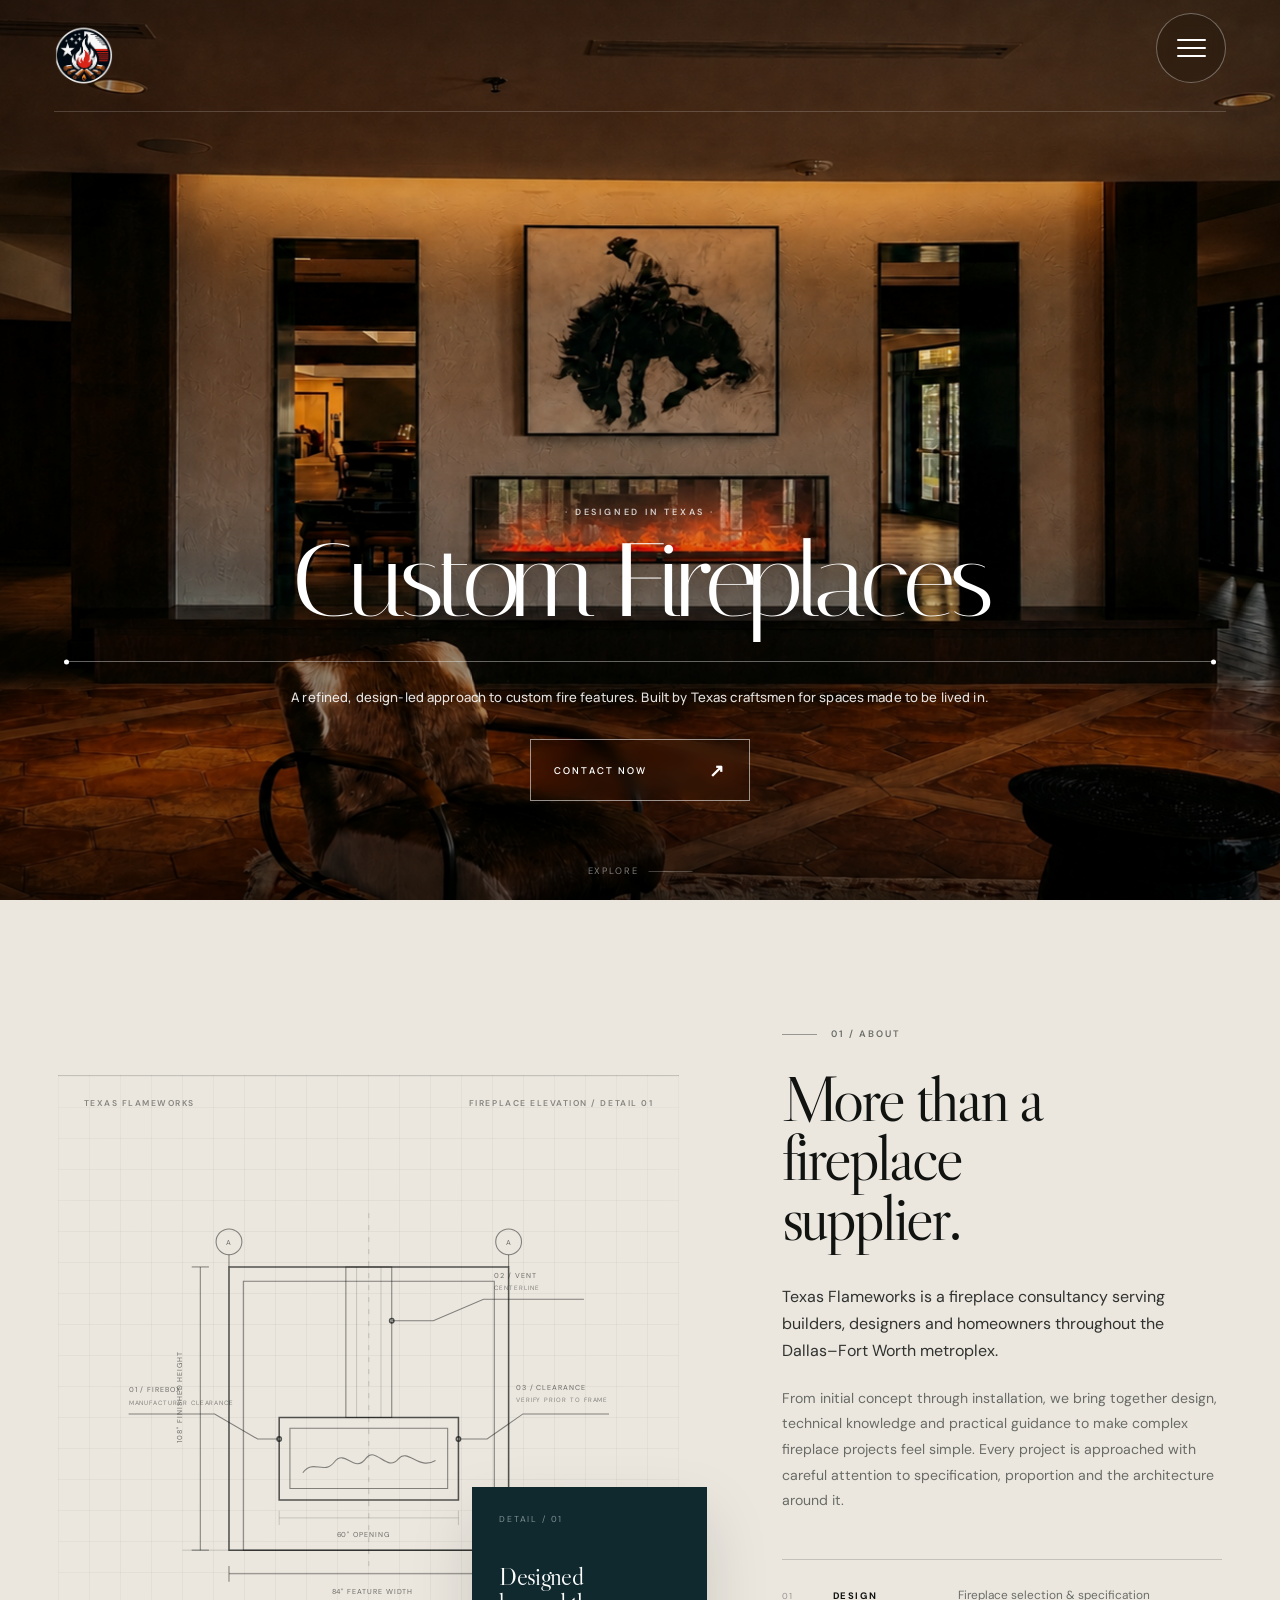
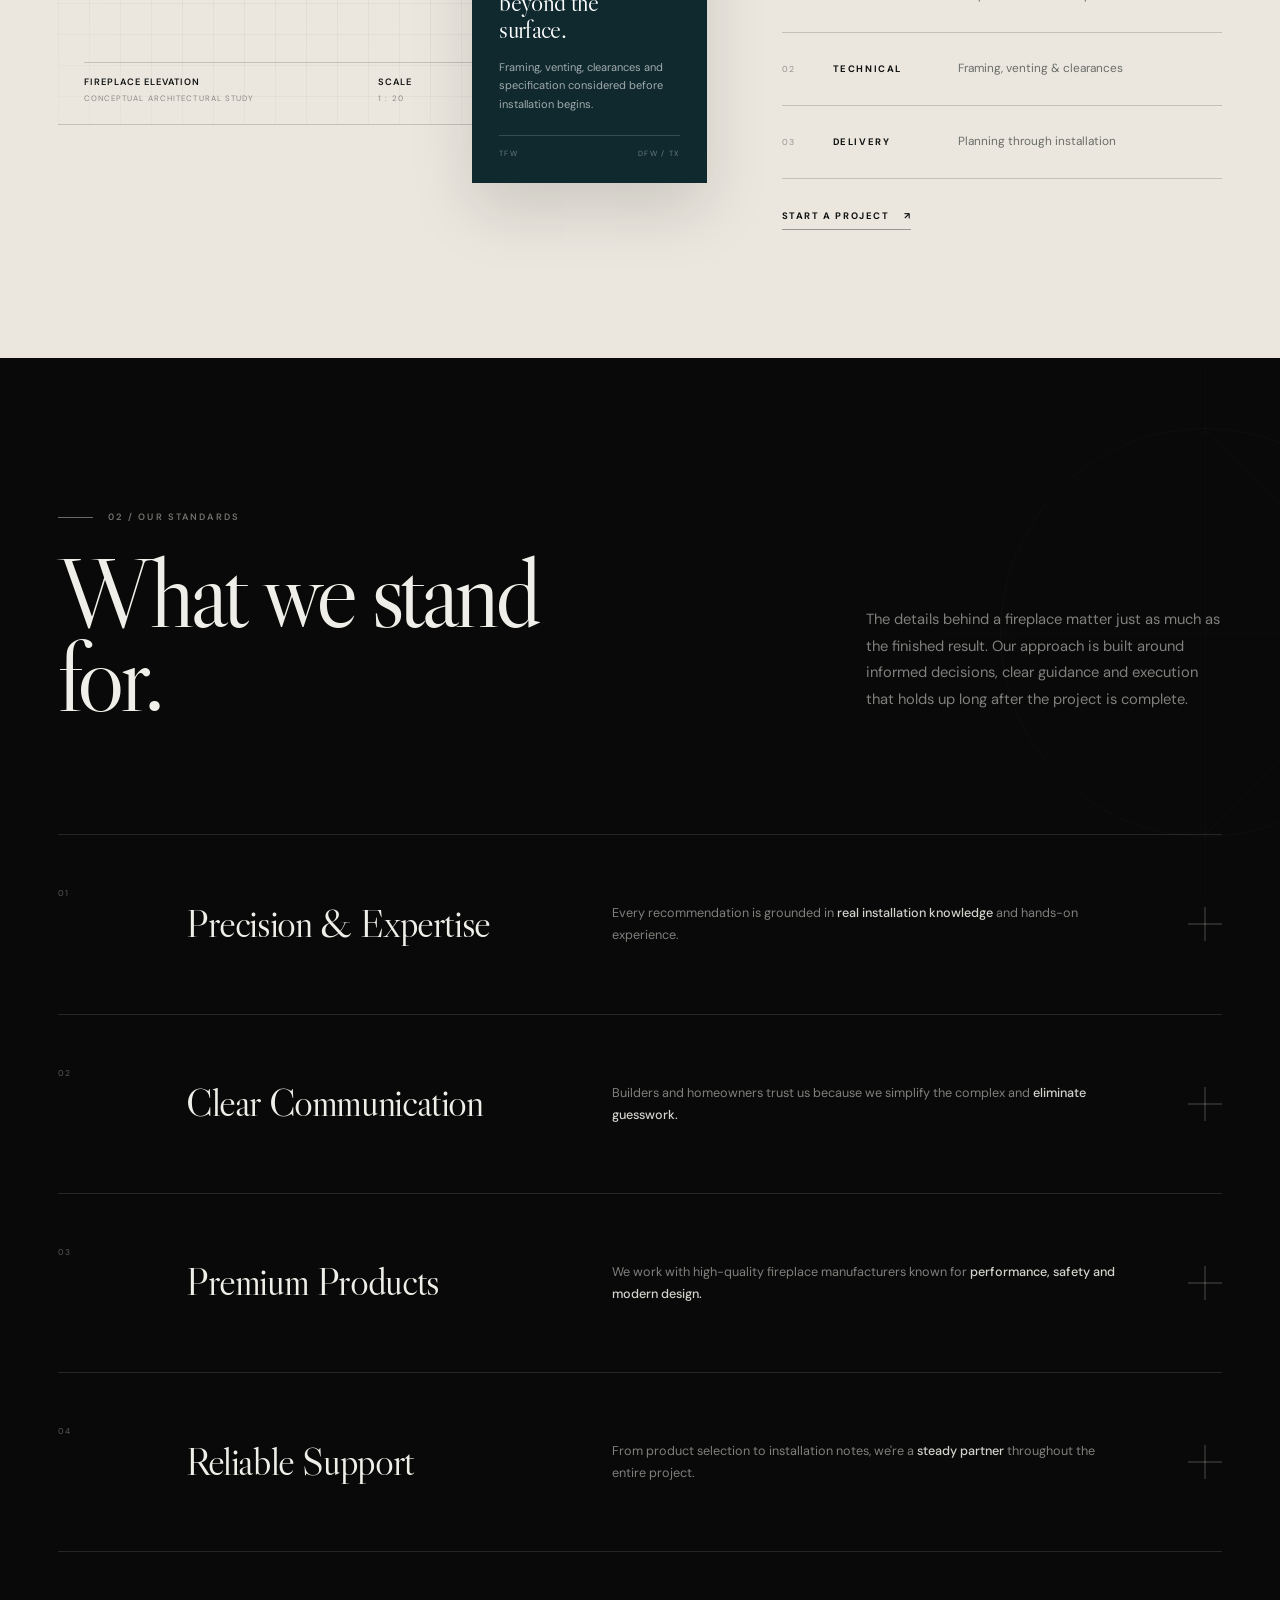
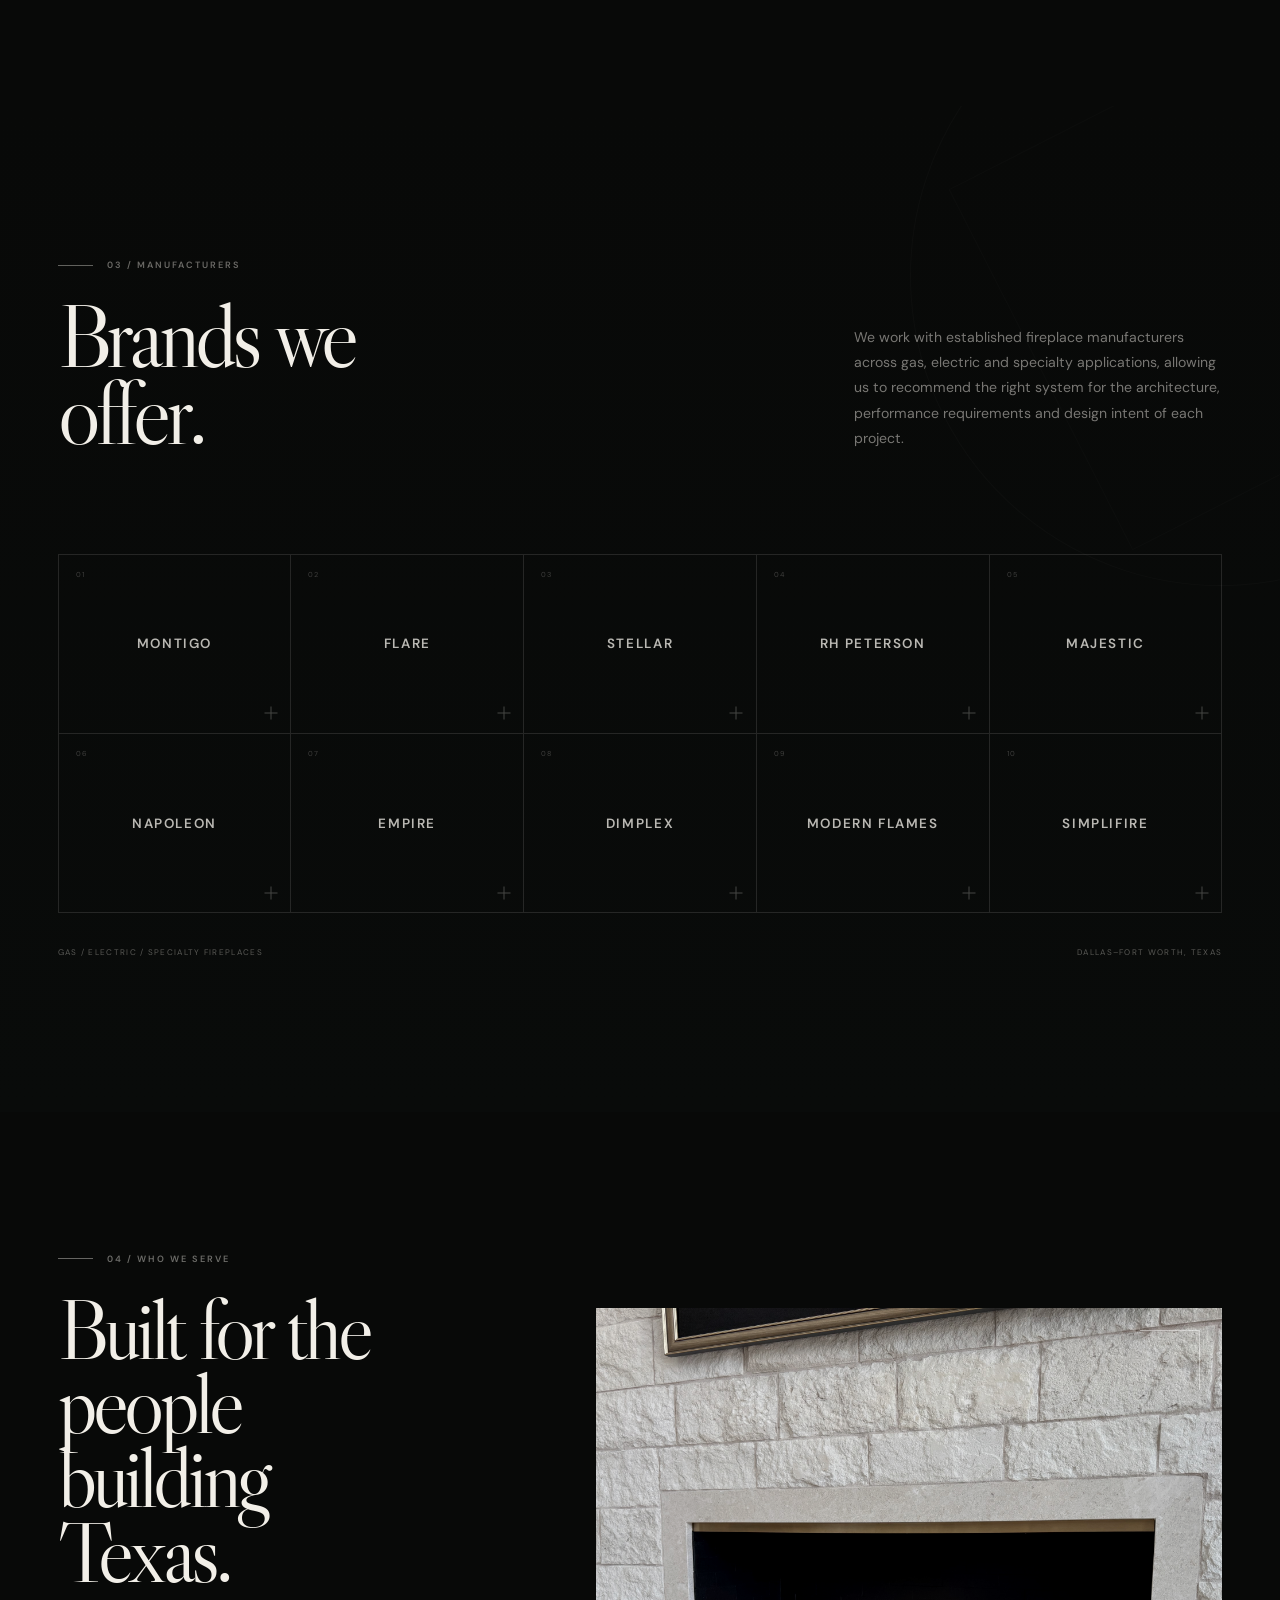
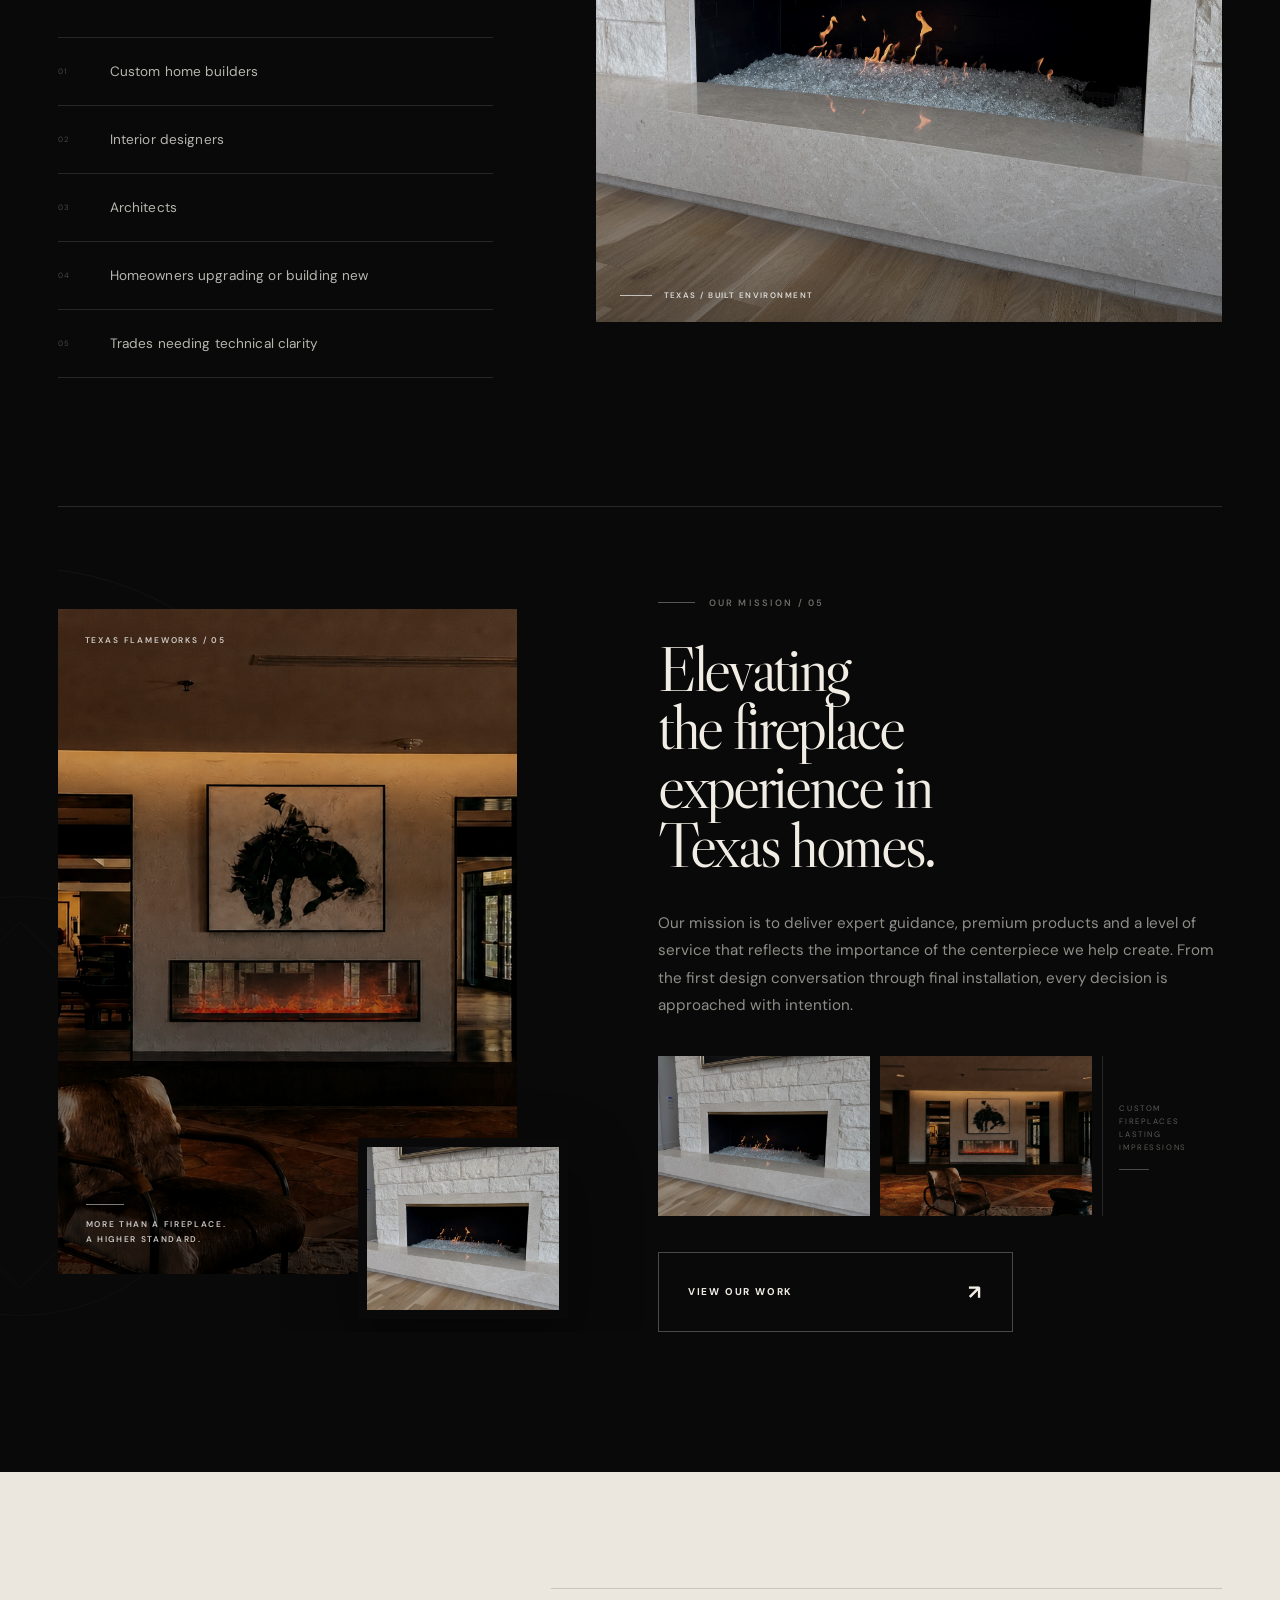
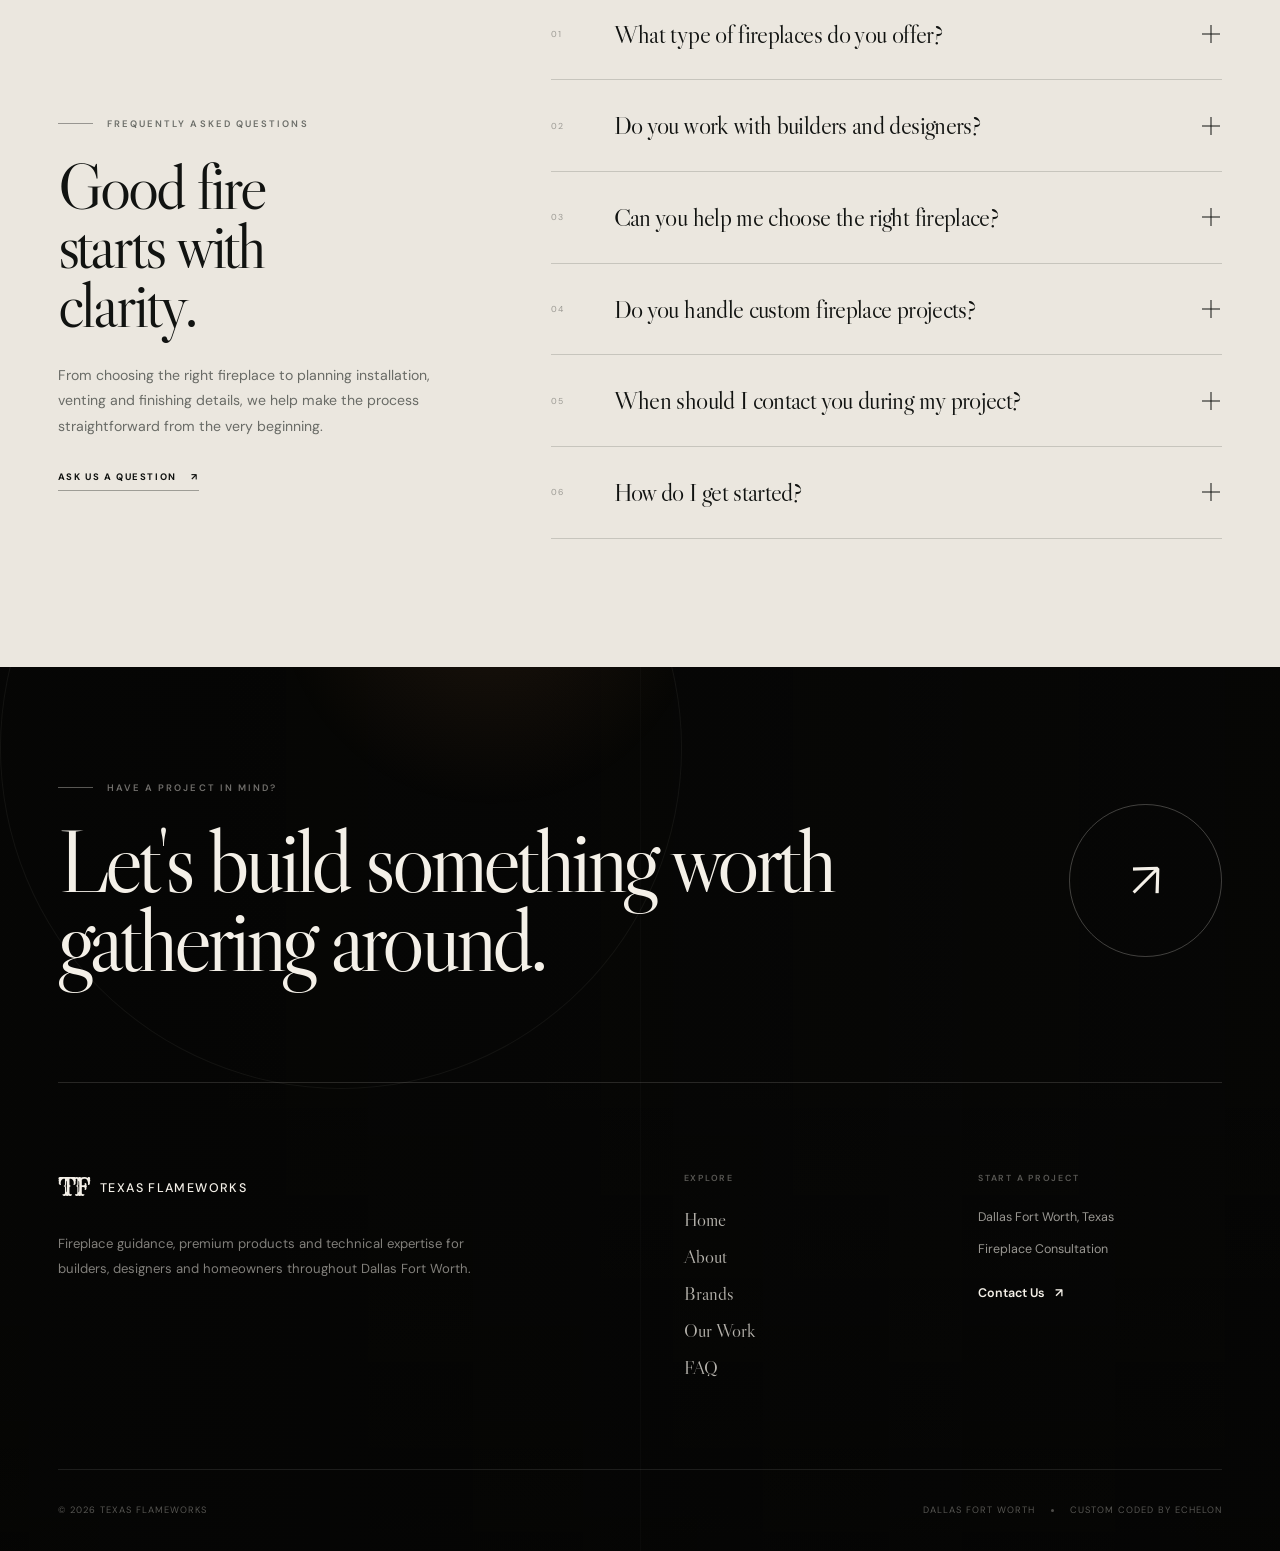
==== commit 8943d46b: "F" ====
--- a/private-home.html
+++ b/private-home.html
@@ -2150,6 +2150,90 @@
 }
 </style>
 
+
+<style>
+
+/* =========================================================
+   FINAL HARD FIX — REMOVE MOBILE DEAD SPACE
+   This intentionally hides the separate Who We Serve image
+   on phones because its reserved 470px box was creating the
+   giant empty black block before the mission section.
+========================================================= */
+
+@media (max-width: 760px) {
+
+  .tfw-serve {
+    padding-bottom: 34px !important;
+  }
+
+  .tfw-serve-inner {
+    width: calc(100% - 32px) !important;
+    margin-left: auto !important;
+    margin-right: auto !important;
+  }
+
+  .tfw-serve-top {
+    display: block !important;
+    grid-template-columns: 1fr !important;
+    gap: 0 !important;
+    row-gap: 0 !important;
+    margin: 0 !important;
+    padding: 0 !important;
+  }
+
+  .tfw-serve-copy {
+    width: 100% !important;
+    max-width: none !important;
+    margin: 0 auto !important;
+    padding: 0 !important;
+  }
+
+  .tfw-serve-list {
+    margin: 0 !important;
+    padding: 0 !important;
+  }
+
+  /*
+    REMOVE THE ACTUAL 470PX RESERVED BOX.
+    Desktop keeps the image; phones do not.
+  */
+  .tfw-serve-visual,
+  .tfw-serve.is-visible .tfw-serve-visual {
+    display: none !important;
+    min-height: 0 !important;
+    height: 0 !important;
+    margin: 0 !important;
+    padding: 0 !important;
+    overflow: hidden !important;
+  }
+
+  /* Pull the mission/photo section directly underneath */
+  .tfw-mission,
+  .tfw-mission-v2 {
+    margin-top: 24px !important;
+  }
+
+  .tfw-mission-v2 {
+    padding-top: 34px !important;
+  }
+}
+
+@media (max-width: 430px) {
+  .tfw-serve {
+    padding-bottom: 26px !important;
+  }
+
+  .tfw-mission,
+  .tfw-mission-v2 {
+    margin-top: 16px !important;
+  }
+
+  .tfw-mission-v2 {
+    padding-top: 28px !important;
+  }
+}
+
+</style>
 </head>
 
 
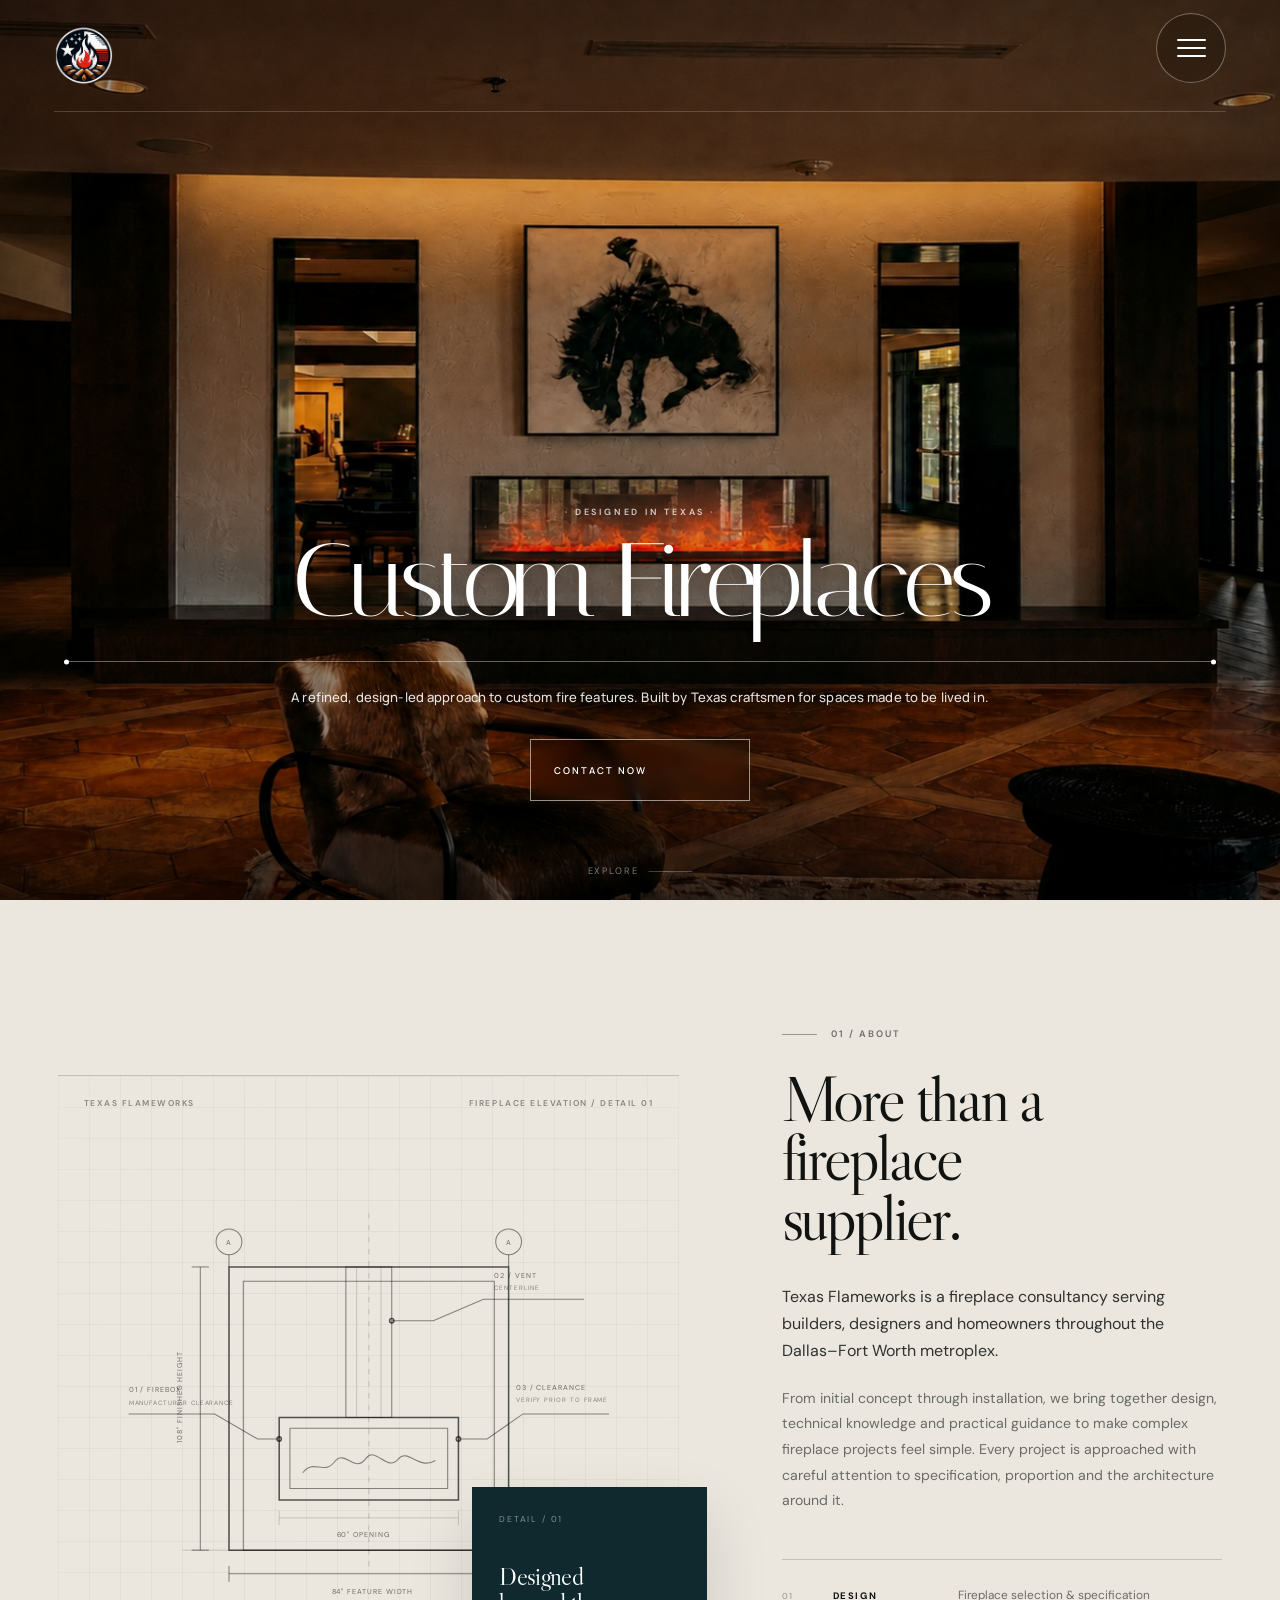
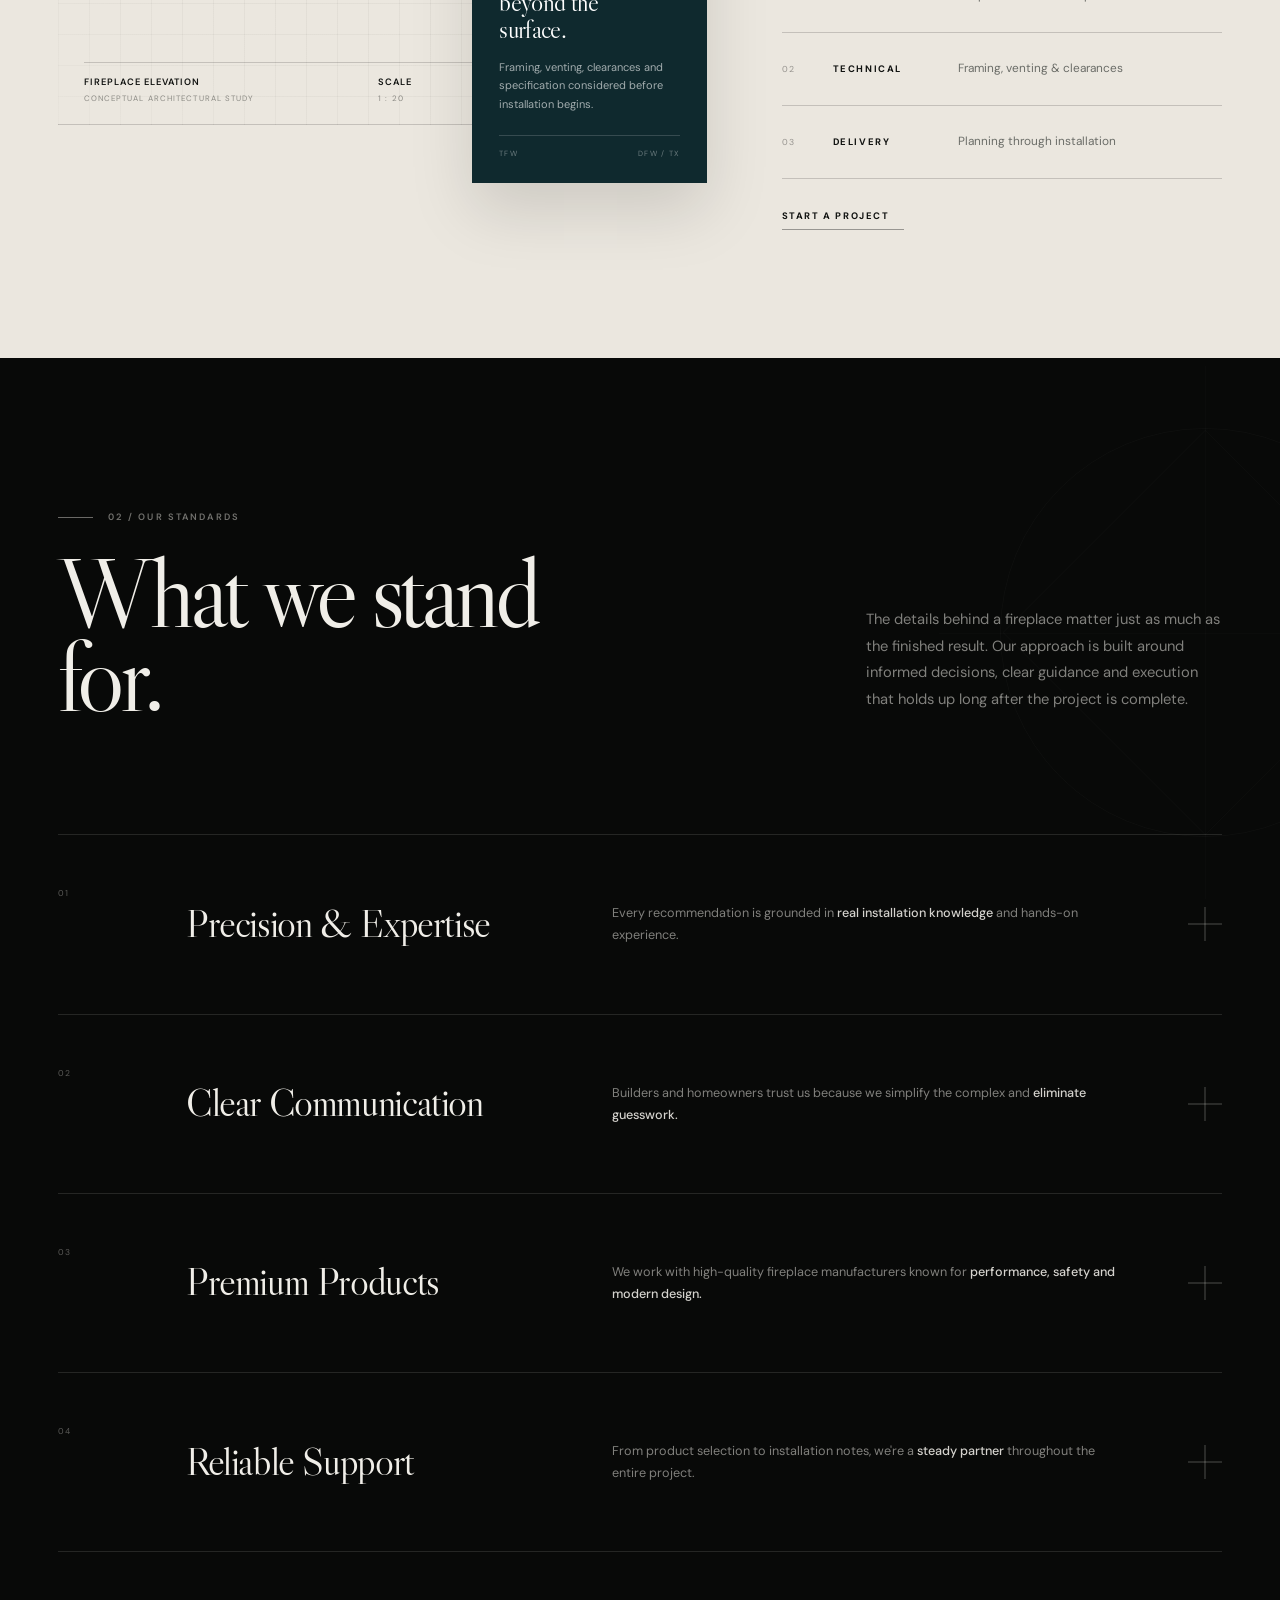
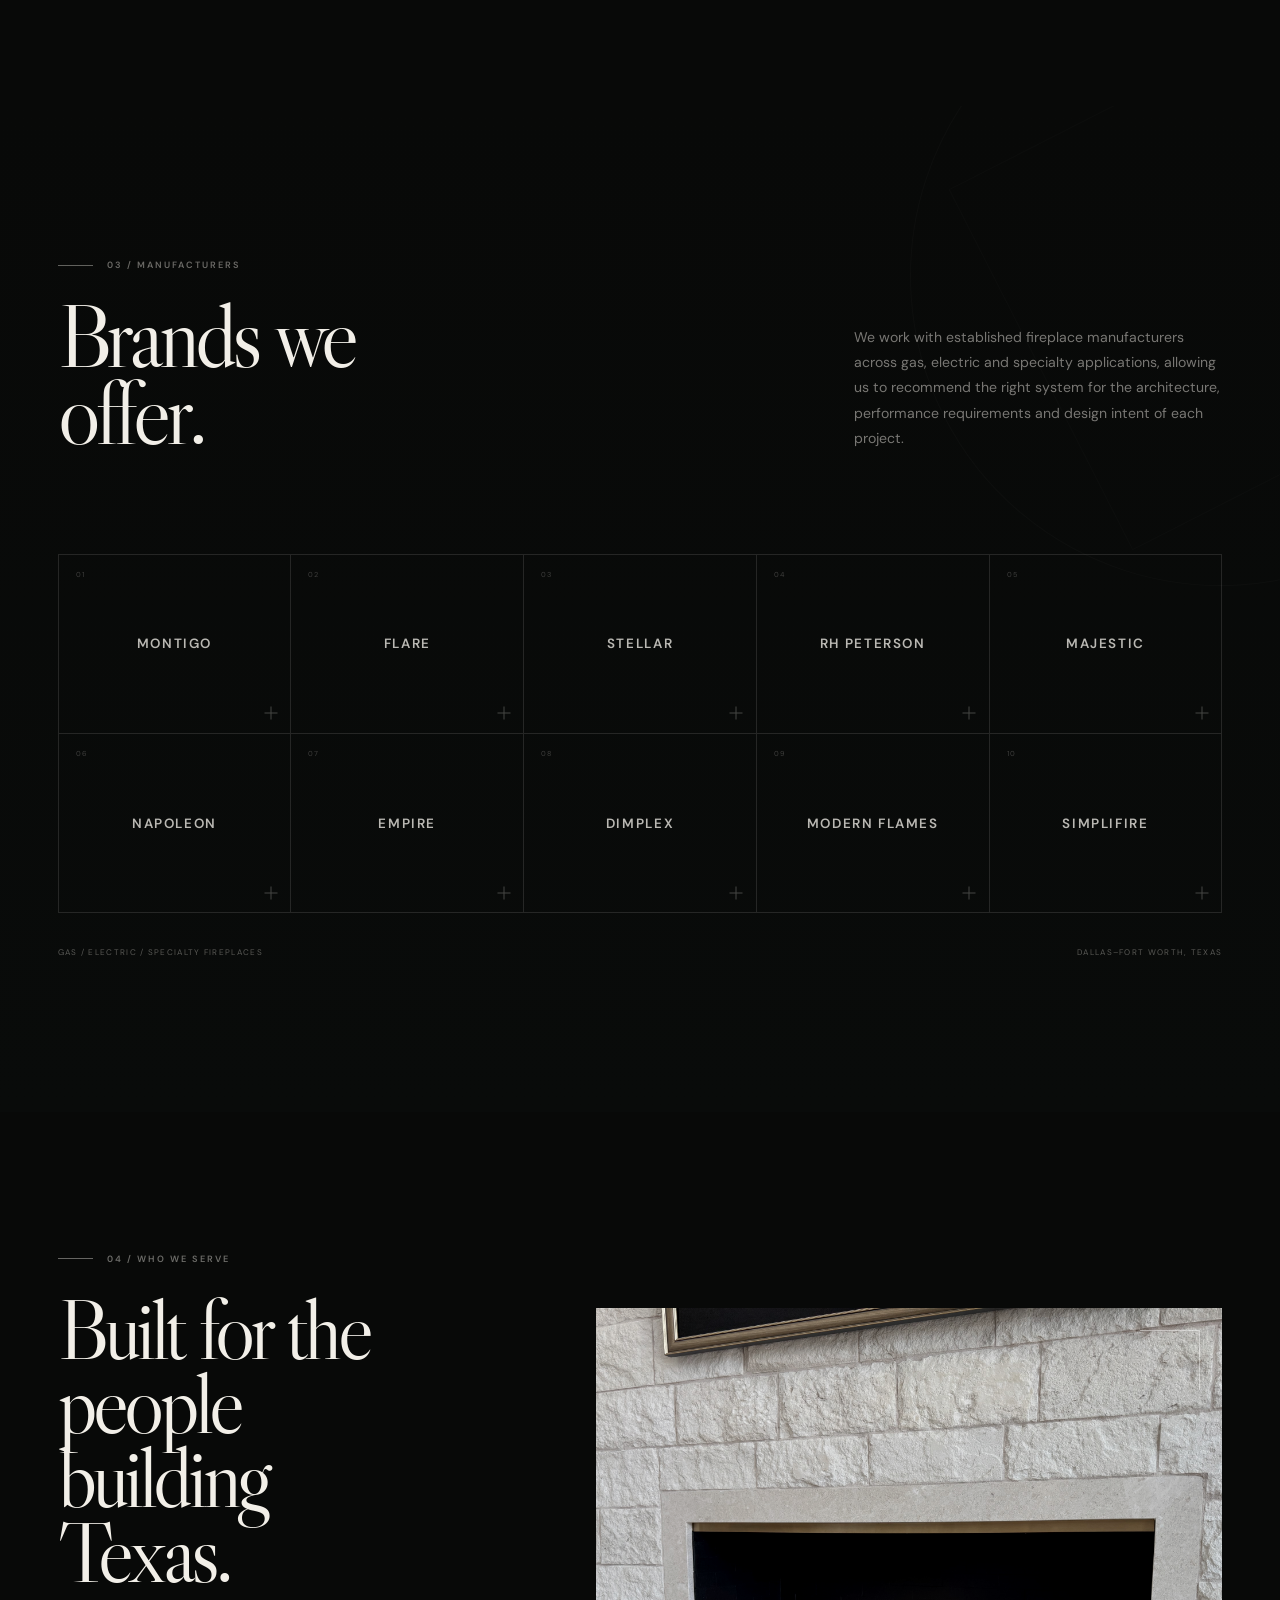
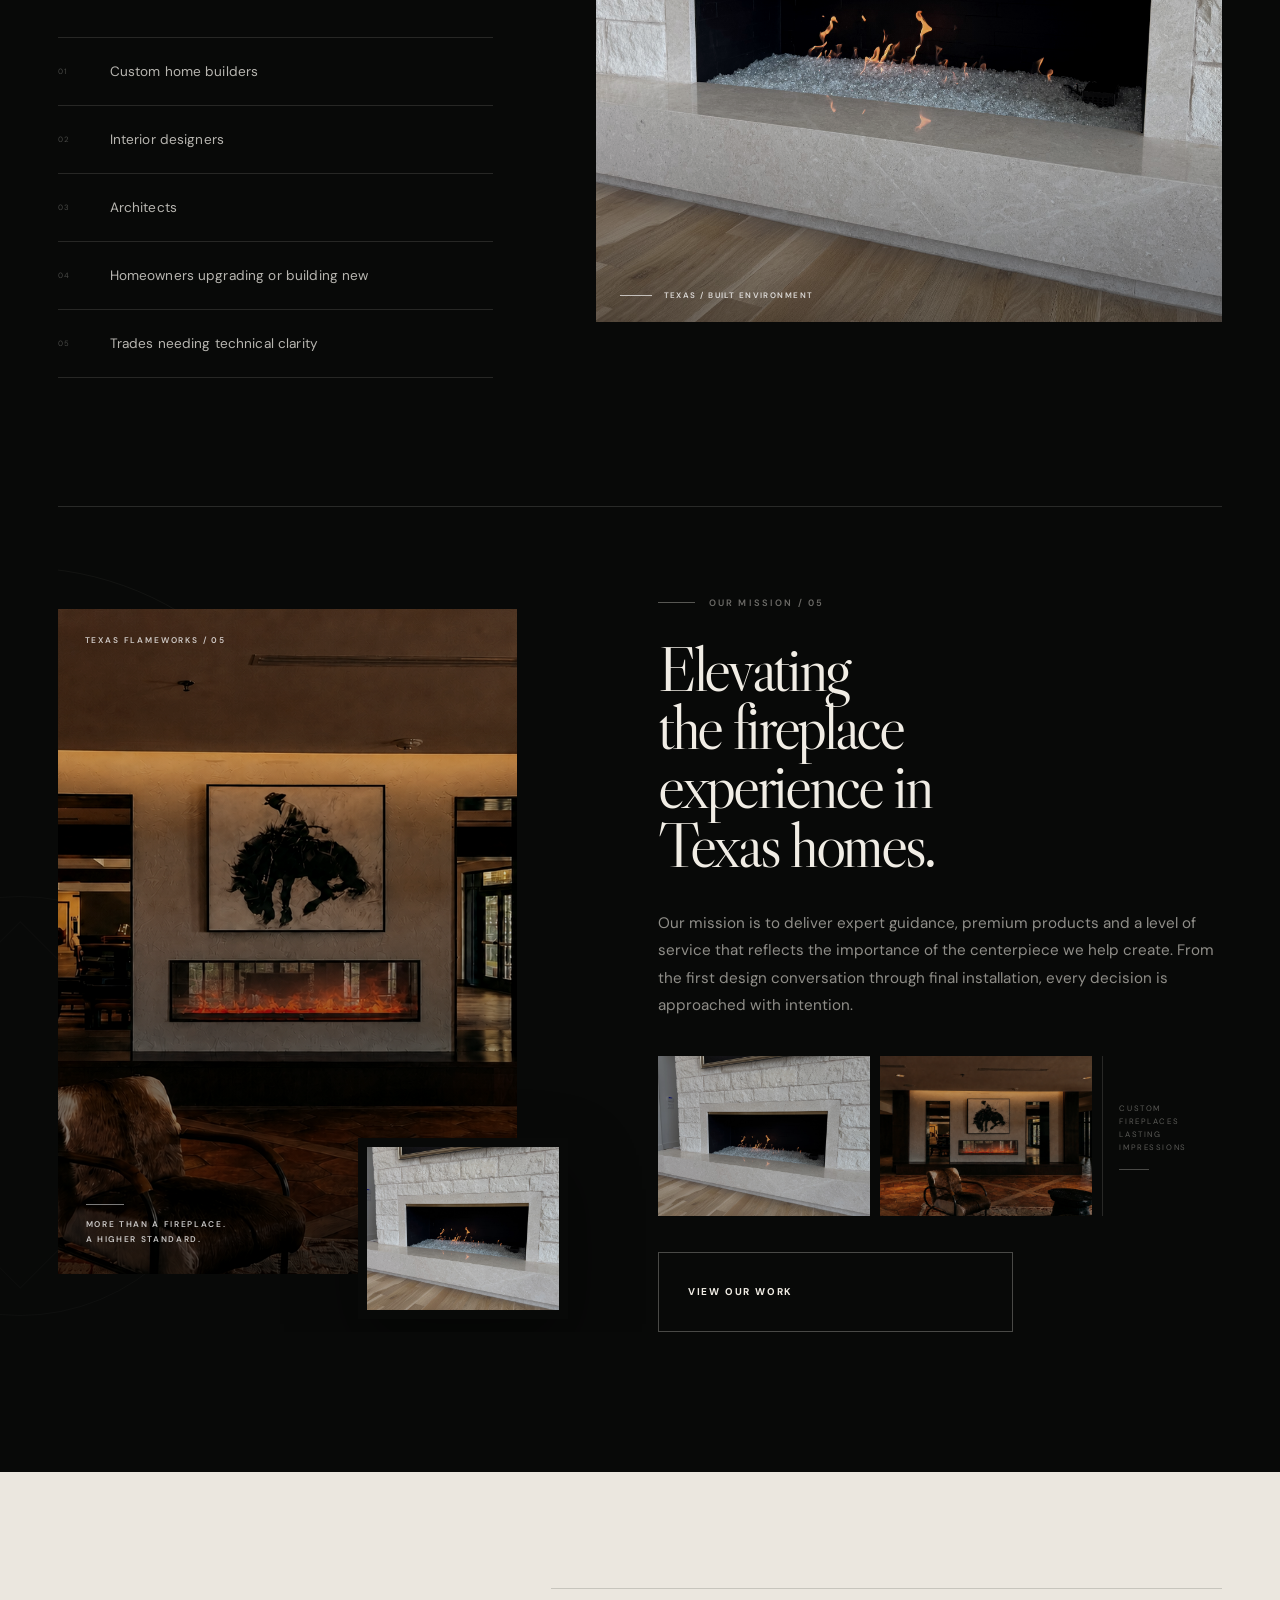
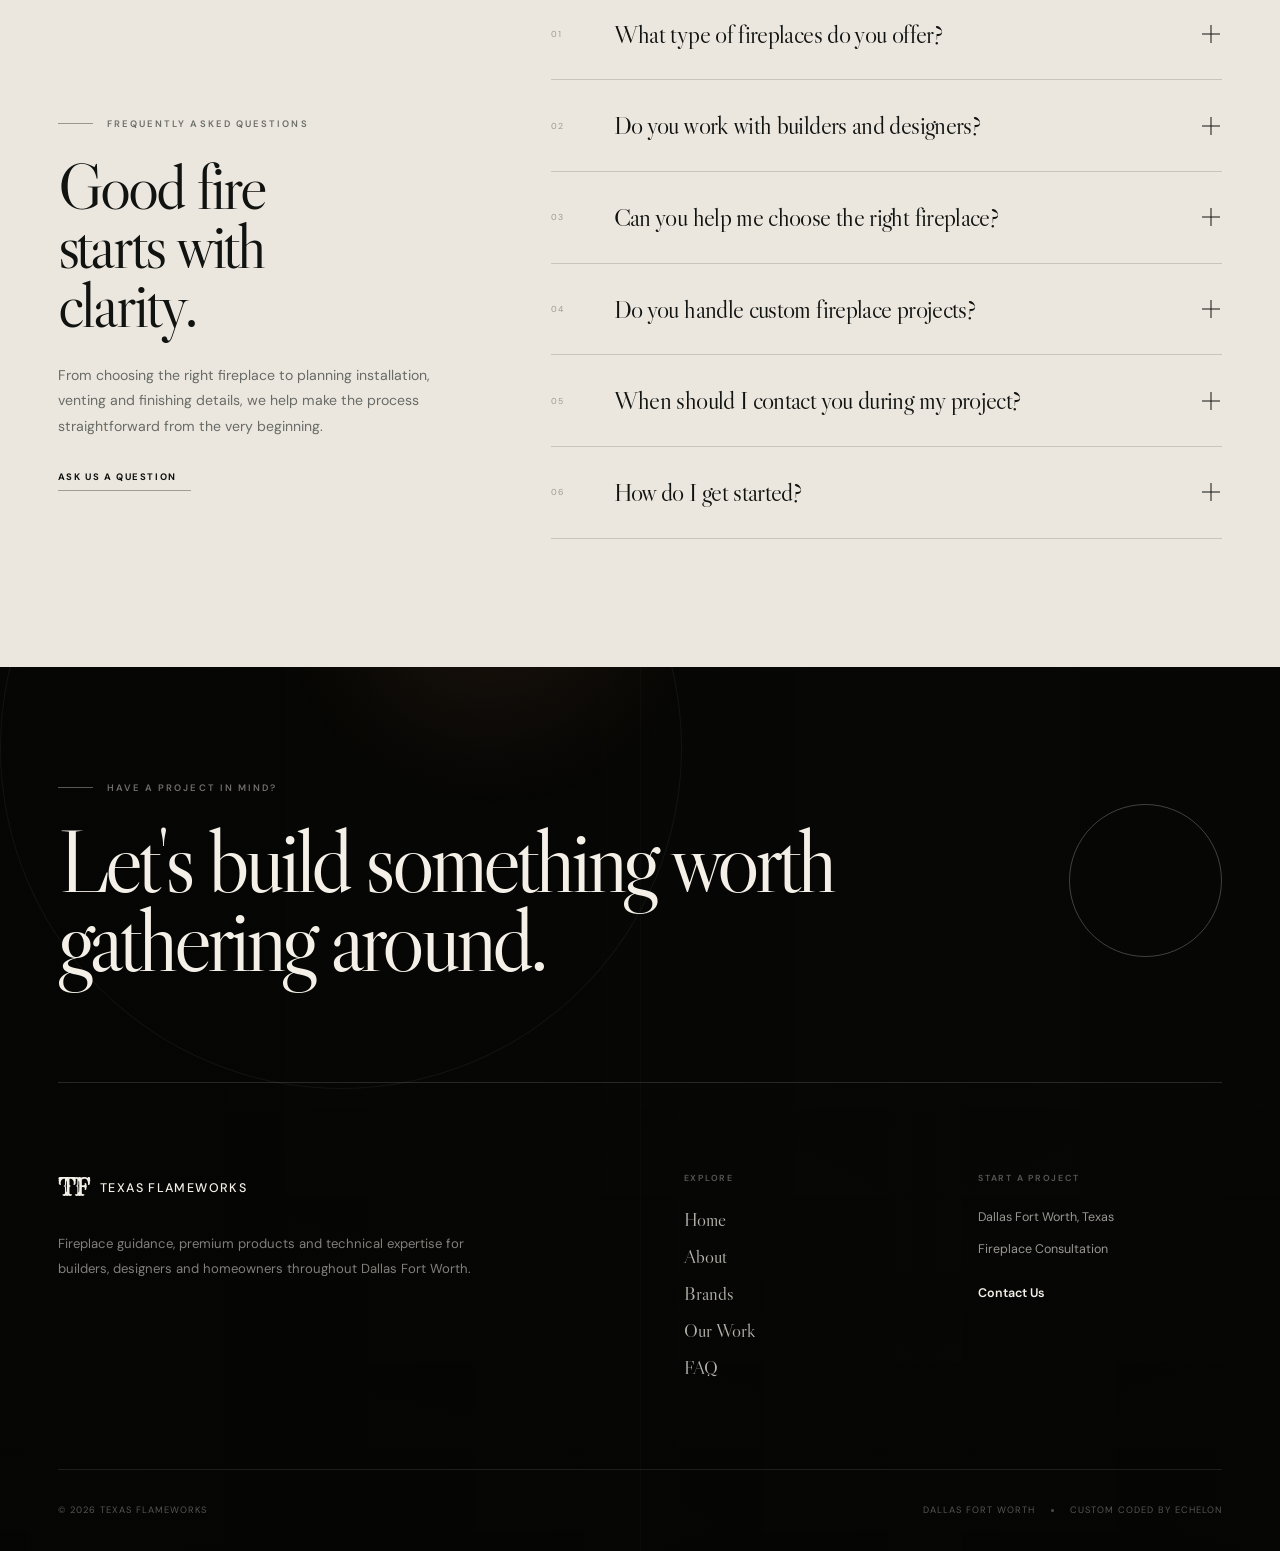
==== commit 012cfe6b: "fa" ====
--- a/private-home.html
+++ b/private-home.html
@@ -2234,6 +2234,7 @@
 }
 
 </style>
+<style>\n/* =========================================================\n   FINAL iOS-SAFE ARROWS — NO UNICODE / NO EMOJI GLYPHS\n========================================================= */\n.menu-arrow,\n.hero-contact-arrow,\n.tfw-about-cta > span:last-child,\n.tfw-mission-v2-button-arrow,\n.tfw-faq-contact > span:last-child,\n.tfw-footer-arrow-link > span,\n.tfw-final-contact-link > span:last-child {\n  position: relative !important;\n  display: inline-block !important;\n  width: 18px !important;\n  height: 18px !important;\n  min-width: 18px !important;\n  flex: 0 0 18px !important;\n  font-size: 0 !important;\n  line-height: 0 !important;\n  color: inherit !important;\n  overflow: visible !important;\n}\n\n.menu-arrow::before,\n.hero-contact-arrow::before,\n.tfw-about-cta > span:last-child::before,\n.tfw-mission-v2-button-arrow::before,\n.tfw-faq-contact > span:last-child::before,\n.tfw-footer-arrow-link > span::before,\n.tfw-final-contact-link > span:last-child::before {\n  content: '' !important;\n  position: absolute !important;\n  left: 2px !important;\n  top: 9px !important;\n  width: 15px !important;\n  height: 1px !important;\n  background: currentColor !important;\n  transform: rotate(-45deg) !important;\n  transform-origin: center !important;\n}\n\n.menu-arrow::after,\n.hero-contact-arrow::after,\n.tfw-about-cta > span:last-child::after,\n.tfw-mission-v2-button-arrow::after,\n.tfw-faq-contact > span:last-child::after,\n.tfw-footer-arrow-link > span::after,\n.tfw-final-contact-link > span:last-child::after {\n  content: '' !important;\n  position: absolute !important;\n  top: 1px !important;\n  right: 0 !important;\n  width: 8px !important;\n  height: 8px !important;\n  border-top: 1px solid currentColor !important;\n  border-right: 1px solid currentColor !important;\n}\n</style>
 </head>
 
 
@@ -2300,11 +2301,11 @@
       <div class="menu-panel">
         <div class="menu-inner">
           <nav class="menu-nav" aria-label="Main navigation">
-            <a class="menu-item" href="index.html"><span class="menu-num">01</span><span class="menu-text">Home</span><span class="menu-arrow">↗</span></a>
-            <a class="menu-item" href="#about"><span class="menu-num">02</span><span class="menu-text">About</span><span class="menu-arrow">↗</span></a>
-            <a class="menu-item" href="work.html"><span class="menu-num">03</span><span class="menu-text">Work</span><span class="menu-arrow">↗</span></a>
-            <a class="menu-item" href="faq.html"><span class="menu-num">04</span><span class="menu-text">FAQ</span><span class="menu-arrow">↗</span></a>
-            <a class="menu-item" href="contact.html"><span class="menu-num">05</span><span class="menu-text">Contact</span><span class="menu-arrow">↗</span></a>
+            <a class="menu-item" href="index.html"><span class="menu-num">01</span><span class="menu-text">Home</span><span class="menu-arrow"></span></a>
+            <a class="menu-item" href="#about"><span class="menu-num">02</span><span class="menu-text">About</span><span class="menu-arrow"></span></a>
+            <a class="menu-item" href="work.html"><span class="menu-num">03</span><span class="menu-text">Work</span><span class="menu-arrow"></span></a>
+            <a class="menu-item" href="faq.html"><span class="menu-num">04</span><span class="menu-text">FAQ</span><span class="menu-arrow"></span></a>
+            <a class="menu-item" href="contact.html"><span class="menu-num">05</span><span class="menu-text">Contact</span><span class="menu-arrow"></span></a>
           </nav>
         </div>
       </div>
@@ -2338,7 +2339,7 @@
 
       <a href="contact.html" class="hero-contact-button">
         <span>Contact Now</span>
-        <span class="hero-contact-arrow">↗</span>
+        <span class="hero-contact-arrow"></span>
       </a>
 
 
@@ -4234,9 +4235,7 @@
 
         Start a Project
 
-        <span>
-          ↗
-        </span>
+        <span></span>
 
       </a>
 
@@ -8617,9 +8616,7 @@
               View Our Work
             </span>
 
-            <span class="tfw-mission-v2-button-arrow">
-              ↗
-            </span>
+            <span class="tfw-mission-v2-button-arrow"></span>
 
           </a>
 
@@ -9408,7 +9405,7 @@
         From choosing the right fireplace to planning installation, venting and finishing details,
         we help make the process straightforward from the very beginning.
       </p>
-      <a href="contact.html" class="tfw-faq-contact">Ask us a question <span>↗</span></a>
+      <a href="contact.html" class="tfw-faq-contact">Ask us a question <span></span></a>
     </div>
 
     <div class="tfw-faq-list">
@@ -9856,7 +9853,7 @@
       </div>
 
       <a href="contact.html" class="tfw-footer-arrow-link" aria-label="Start a project">
-        <span>→</span>
+        <span></span>
       </a>
     </div>
 
@@ -9889,7 +9886,7 @@
         <div class="tfw-final-contact">
           <span>Dallas Fort Worth, Texas</span>
           <span>Fireplace Consultation</span>
-          <a href="contact.html" class="tfw-final-contact-link">Contact Us <span>↗</span></a>
+          <a href="contact.html" class="tfw-final-contact-link">Contact Us <span></span></a>
         </div>
       </div>
     </div>
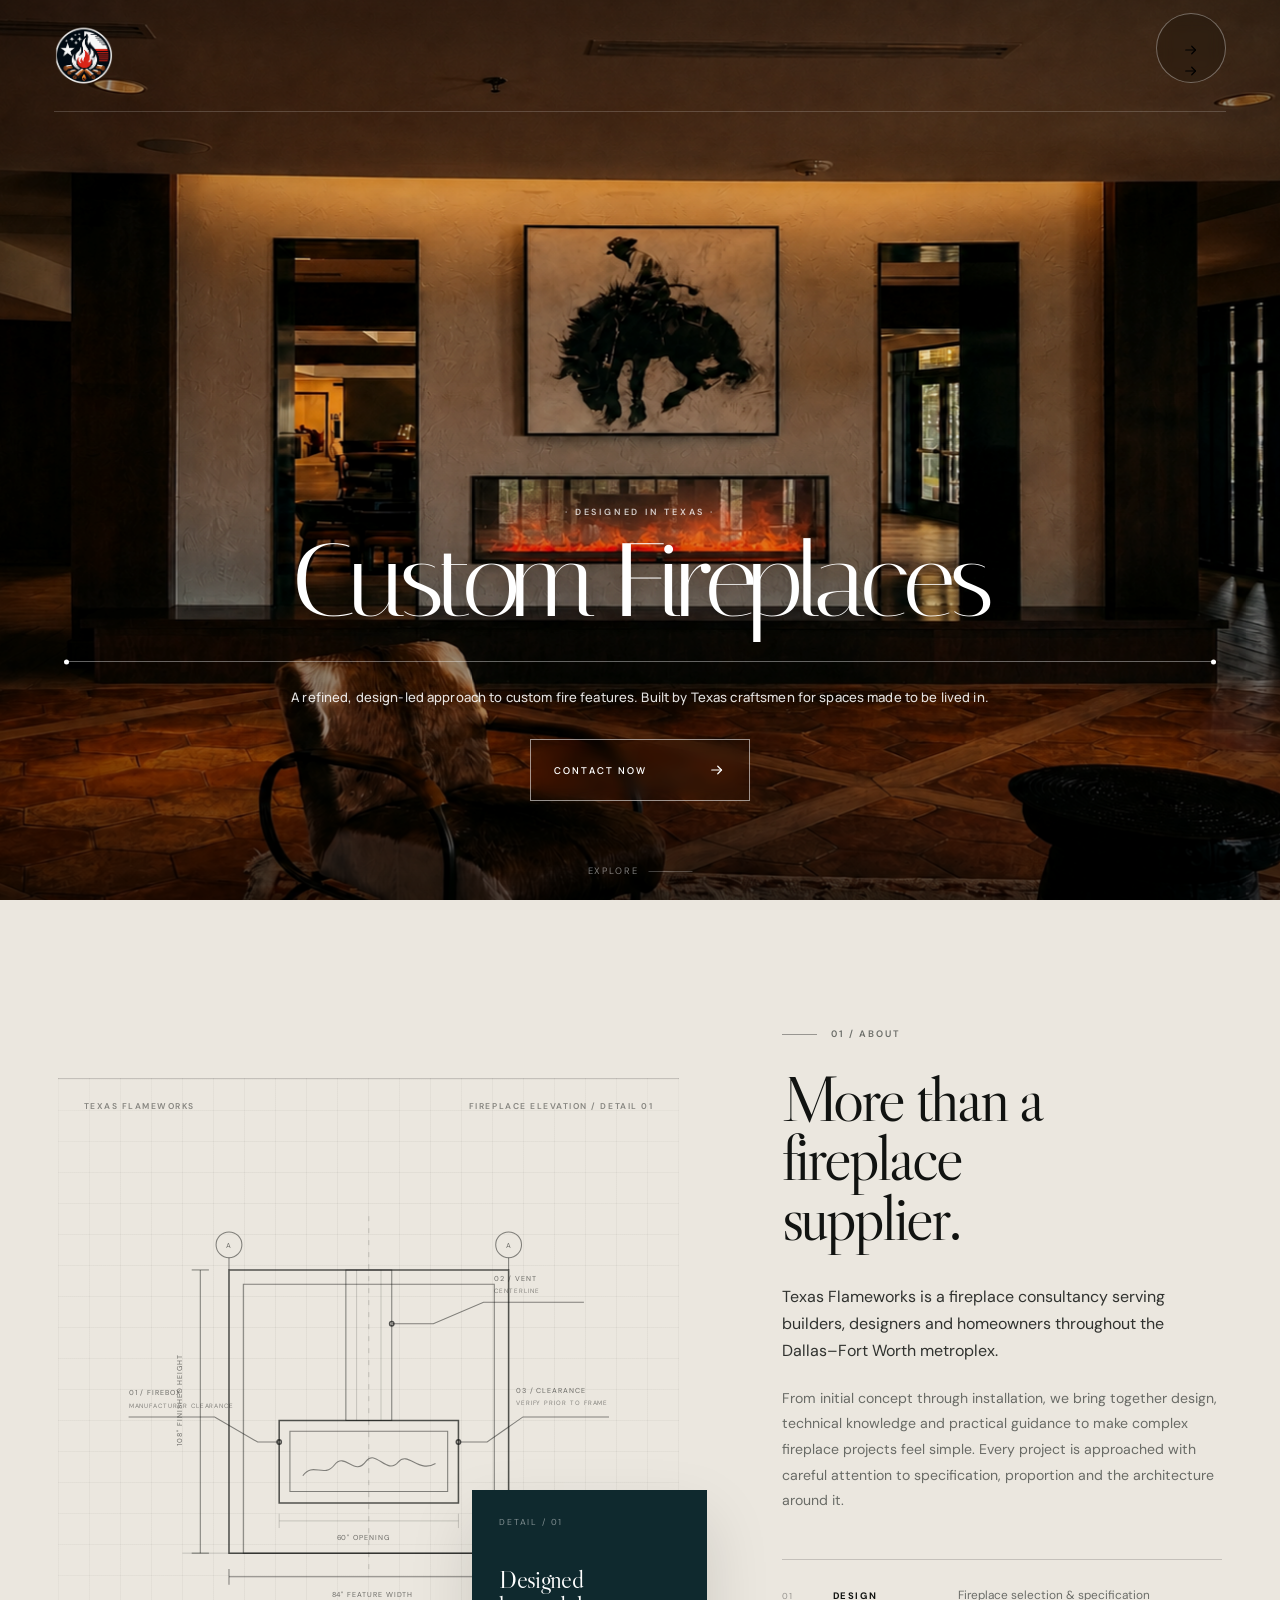
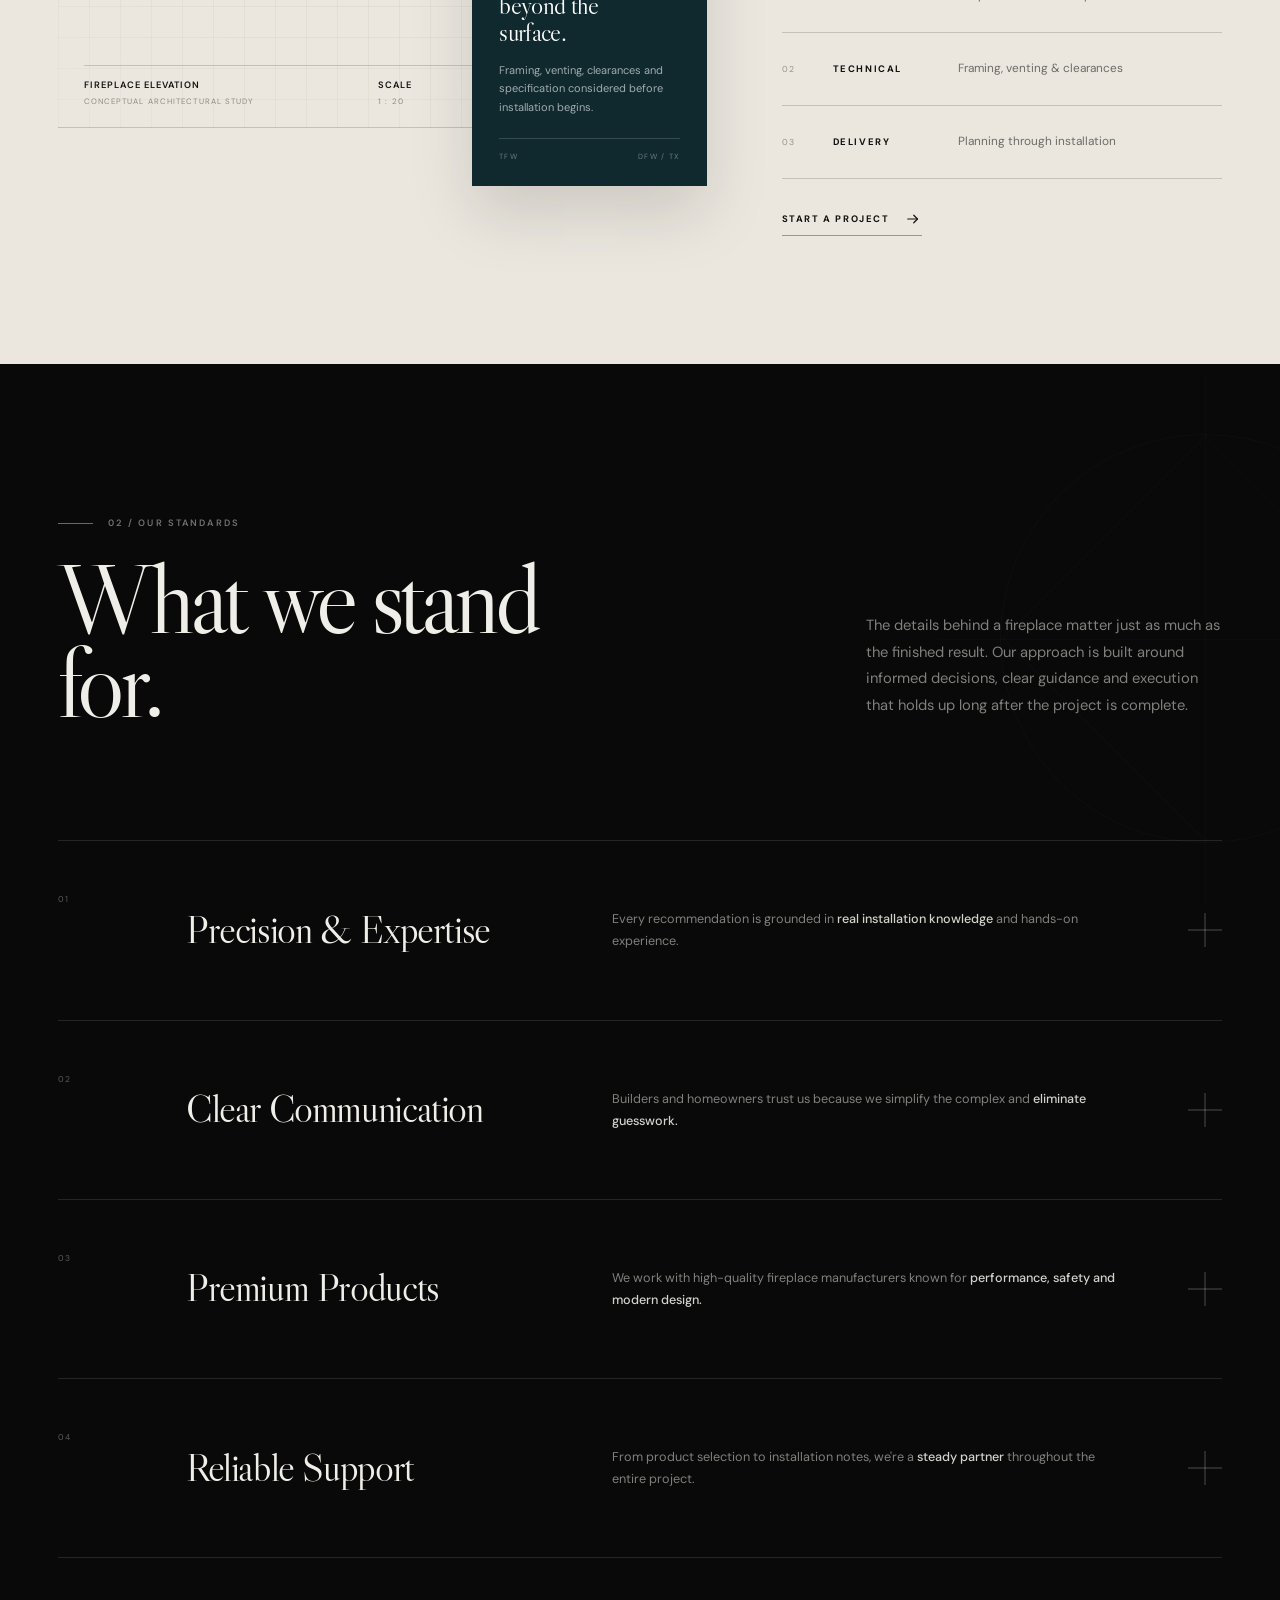
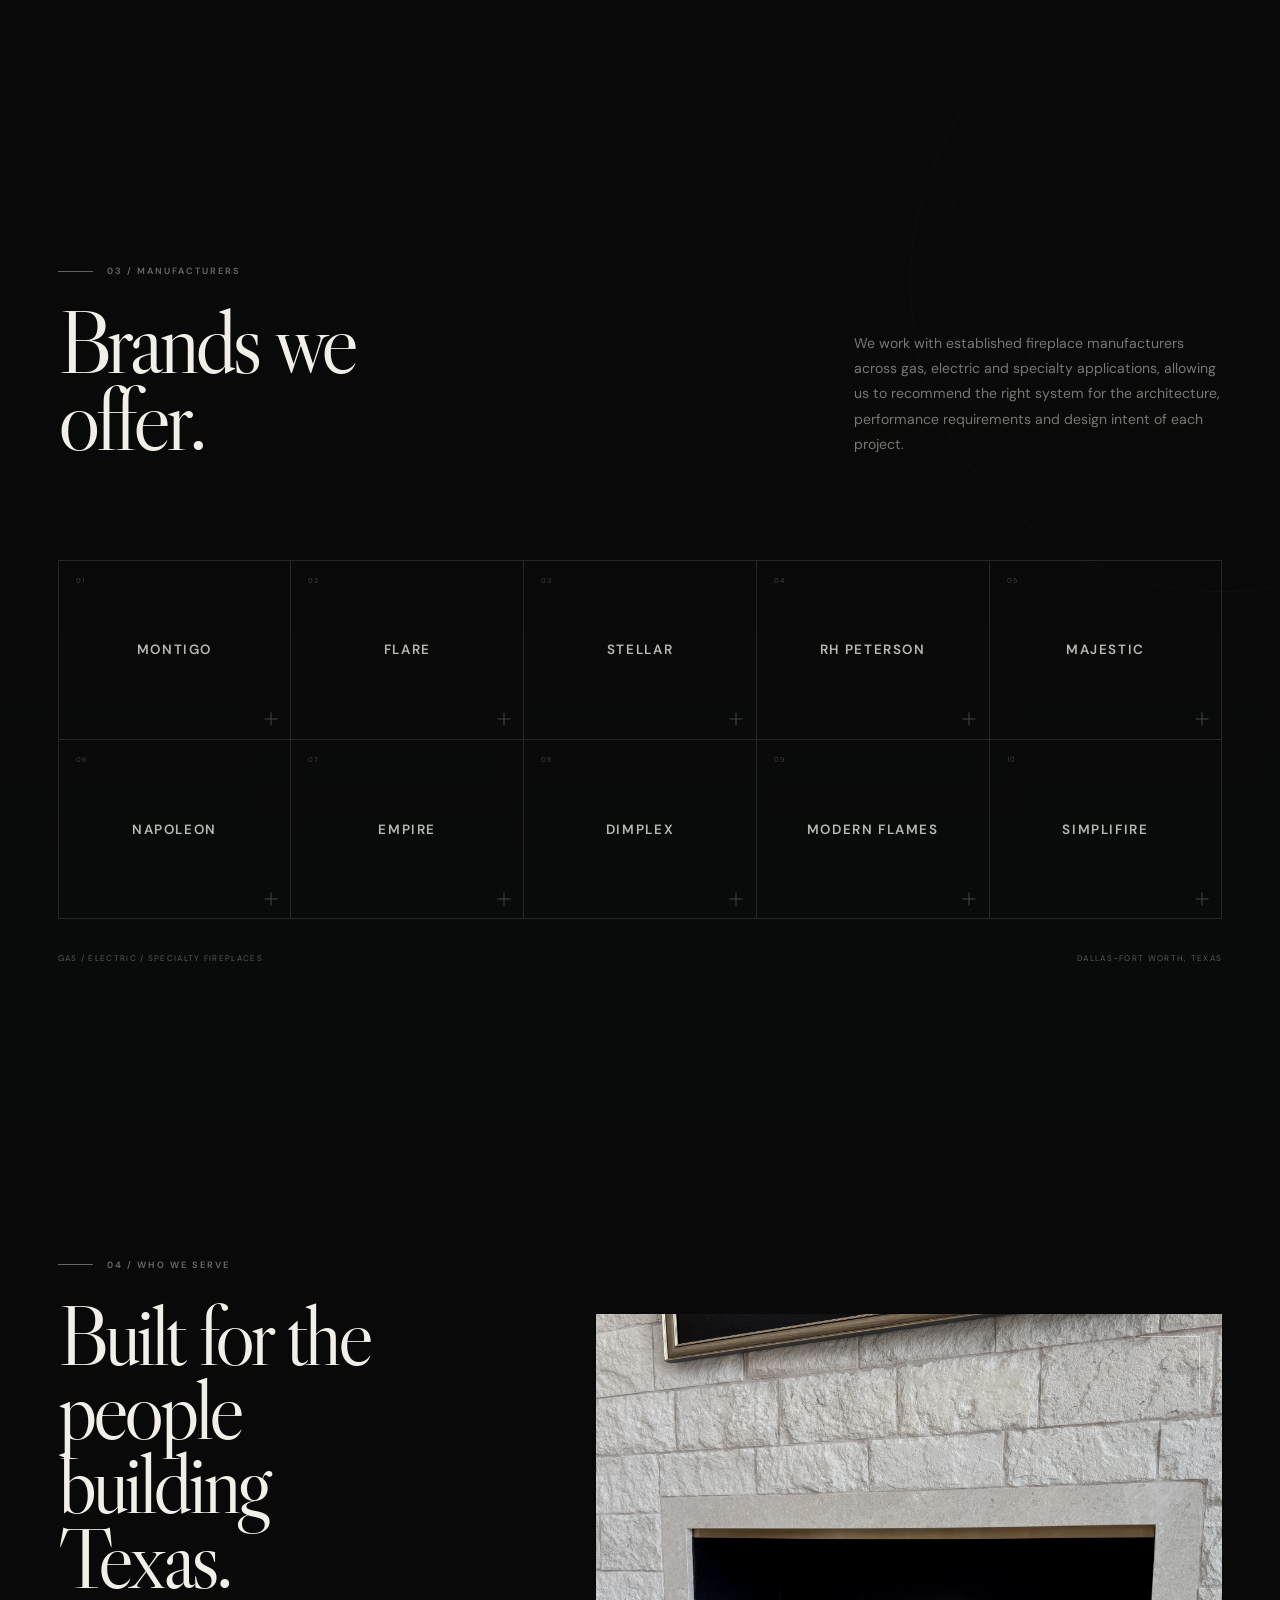
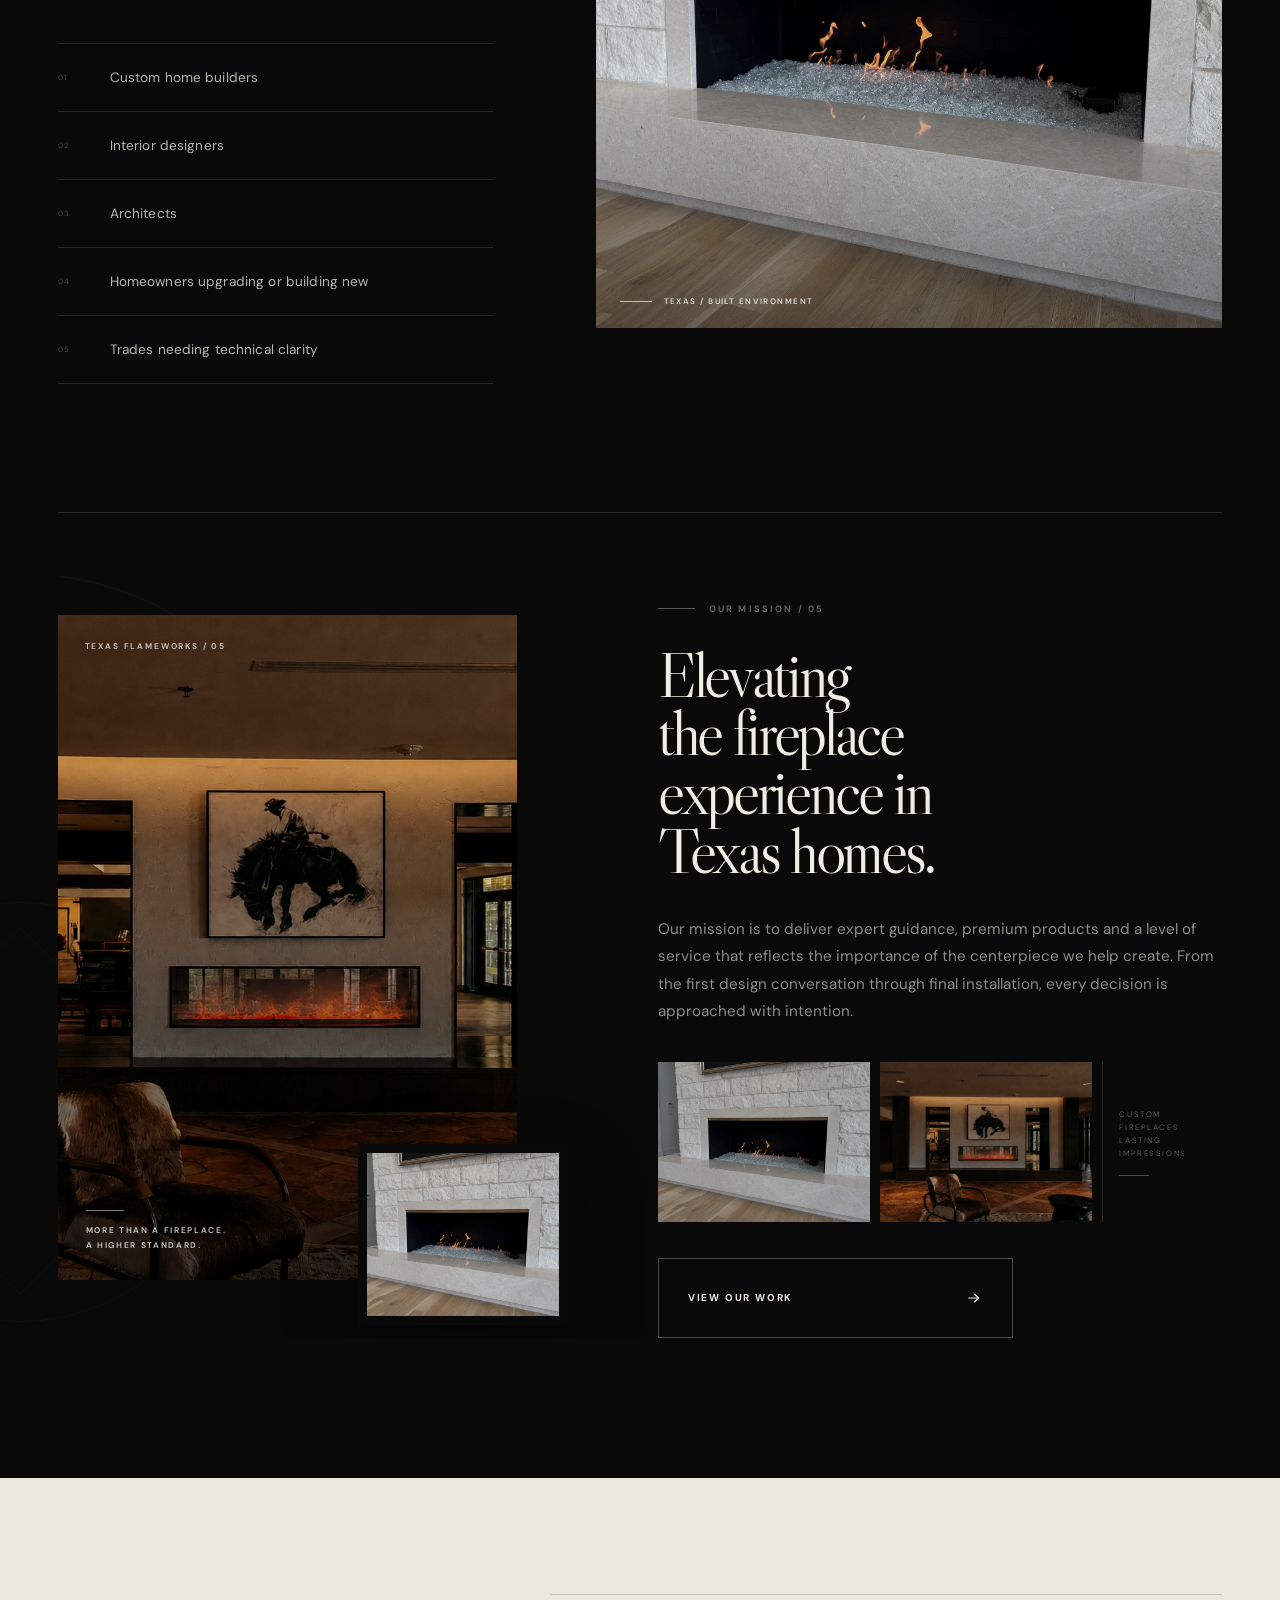
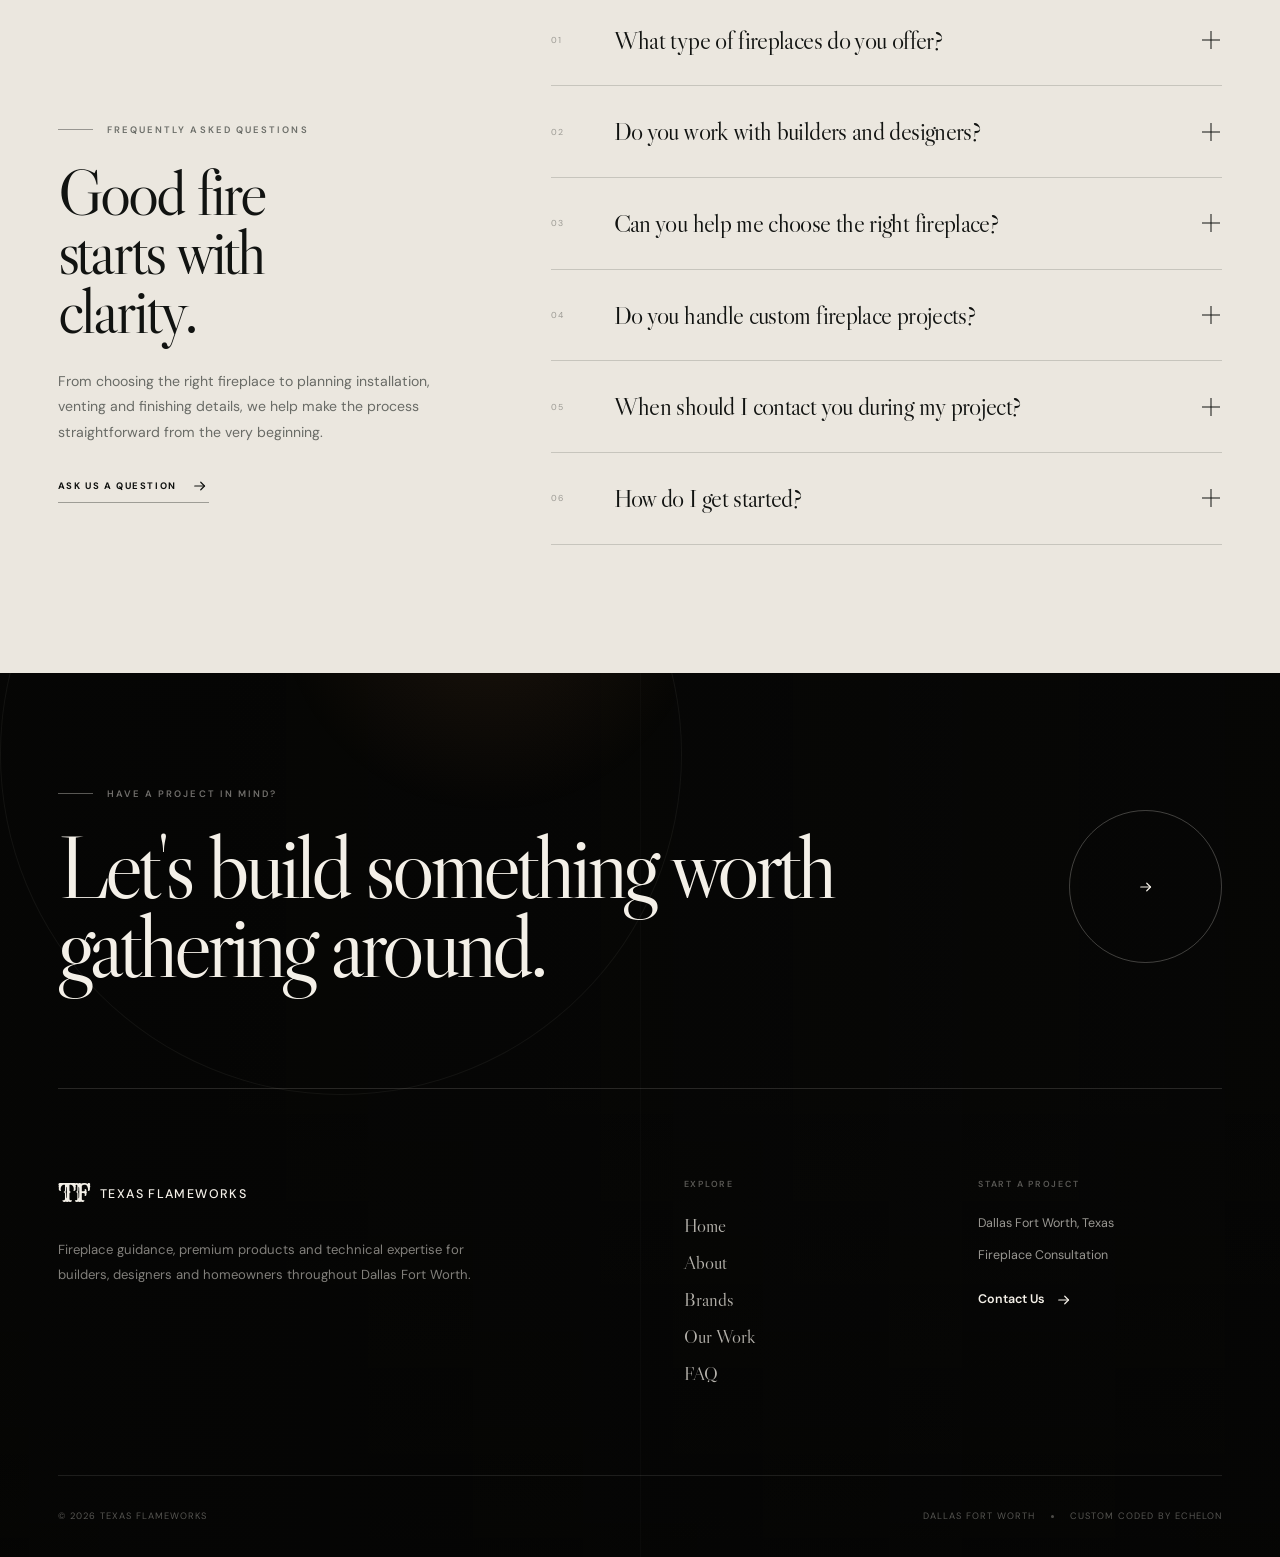
==== commit c71e0f63: "f" ====
--- a/private-home.html
+++ b/private-home.html
@@ -2235,6 +2235,67 @@
 
 </style>
 <style>\n/* =========================================================\n   FINAL iOS-SAFE ARROWS — NO UNICODE / NO EMOJI GLYPHS\n========================================================= */\n.menu-arrow,\n.hero-contact-arrow,\n.tfw-about-cta > span:last-child,\n.tfw-mission-v2-button-arrow,\n.tfw-faq-contact > span:last-child,\n.tfw-footer-arrow-link > span,\n.tfw-final-contact-link > span:last-child {\n  position: relative !important;\n  display: inline-block !important;\n  width: 18px !important;\n  height: 18px !important;\n  min-width: 18px !important;\n  flex: 0 0 18px !important;\n  font-size: 0 !important;\n  line-height: 0 !important;\n  color: inherit !important;\n  overflow: visible !important;\n}\n\n.menu-arrow::before,\n.hero-contact-arrow::before,\n.tfw-about-cta > span:last-child::before,\n.tfw-mission-v2-button-arrow::before,\n.tfw-faq-contact > span:last-child::before,\n.tfw-footer-arrow-link > span::before,\n.tfw-final-contact-link > span:last-child::before {\n  content: '' !important;\n  position: absolute !important;\n  left: 2px !important;\n  top: 9px !important;\n  width: 15px !important;\n  height: 1px !important;\n  background: currentColor !important;\n  transform: rotate(-45deg) !important;\n  transform-origin: center !important;\n}\n\n.menu-arrow::after,\n.hero-contact-arrow::after,\n.tfw-about-cta > span:last-child::after,\n.tfw-mission-v2-button-arrow::after,\n.tfw-faq-contact > span:last-child::after,\n.tfw-footer-arrow-link > span::after,\n.tfw-final-contact-link > span:last-child::after {\n  content: '' !important;\n  position: absolute !important;\n  top: 1px !important;\n  right: 0 !important;\n  width: 8px !important;\n  height: 8px !important;\n  border-top: 1px solid currentColor !important;\n  border-right: 1px solid currentColor !important;\n}\n</style>
+
+<style>
+
+/* =========================================================
+   FINAL ARROW FIX — INLINE SVG, NO EMOJI, IPHONE SAFE
+========================================================= */
+
+.tfw-arrow-svg {
+  display: inline-block !important;
+  width: 18px !important;
+  height: 18px !important;
+  min-width: 18px !important;
+  flex: 0 0 18px !important;
+  overflow: visible !important;
+  color: currentColor !important;
+  fill: none !important;
+  stroke: currentColor !important;
+  stroke-width: 1.6 !important;
+  stroke-linecap: round !important;
+  stroke-linejoin: round !important;
+  vertical-align: middle !important;
+}
+
+.tfw-arrow-svg path {
+  fill: none !important;
+  stroke: currentColor !important;
+}
+
+/* Prevent any old pseudo-arrow rules from drawing extra icons. */
+.tfw-arrow-svg::before,
+.tfw-arrow-svg::after {
+  content: none !important;
+  display: none !important;
+}
+
+/* Keep arrows visible inside all CTA/button states. */
+.hero-contact-button .tfw-arrow-svg,
+.tfw-about-cta .tfw-arrow-svg,
+.tfw-work-button .tfw-arrow-svg,
+.tfw-mission-v2-button .tfw-arrow-svg,
+.tfw-faq-contact .tfw-arrow-svg,
+.tfw-footer-arrow-link .tfw-arrow-svg,
+.tfw-final-contact-link .tfw-arrow-svg,
+.menu-item .tfw-arrow-svg {
+  opacity: 1 !important;
+  visibility: visible !important;
+}
+
+/* Slight movement on hover, but never hide it. */
+.hero-contact-button:hover .tfw-arrow-svg,
+.tfw-about-cta:hover .tfw-arrow-svg,
+.tfw-work-button:hover .tfw-arrow-svg,
+.tfw-mission-v2-button:hover .tfw-arrow-svg,
+.tfw-faq-contact:hover .tfw-arrow-svg,
+.tfw-footer-arrow-link:hover .tfw-arrow-svg,
+.tfw-final-contact-link:hover .tfw-arrow-svg,
+.menu-item:hover .tfw-arrow-svg {
+  transform: translateX(3px) !important;
+}
+
+</style>
 </head>
 
 
@@ -2289,7 +2350,16 @@
       <div class="header-right">
         <button class="menu-button" type="button" aria-label="Open menu" aria-expanded="false">
           <span class="menu-lines" aria-hidden="true">
-            <span></span><span></span><span></span>
+            <svg class="tfw-arrow-svg" viewBox="0 0 24 24" aria-hidden="true" focusable="false">
+  <path d="M5 12h13"></path>
+  <path d="M13 7l5 5-5 5"></path>
+</svg><svg class="tfw-arrow-svg" viewBox="0 0 24 24" aria-hidden="true" focusable="false">
+  <path d="M5 12h13"></path>
+  <path d="M13 7l5 5-5 5"></path>
+</svg><svg class="tfw-arrow-svg" viewBox="0 0 24 24" aria-hidden="true" focusable="false">
+  <path d="M5 12h13"></path>
+  <path d="M13 7l5 5-5 5"></path>
+</svg>
           </span>
         </button>
       </div>
@@ -2301,11 +2371,26 @@
       <div class="menu-panel">
         <div class="menu-inner">
           <nav class="menu-nav" aria-label="Main navigation">
-            <a class="menu-item" href="index.html"><span class="menu-num">01</span><span class="menu-text">Home</span><span class="menu-arrow"></span></a>
-            <a class="menu-item" href="#about"><span class="menu-num">02</span><span class="menu-text">About</span><span class="menu-arrow"></span></a>
-            <a class="menu-item" href="work.html"><span class="menu-num">03</span><span class="menu-text">Work</span><span class="menu-arrow"></span></a>
-            <a class="menu-item" href="faq.html"><span class="menu-num">04</span><span class="menu-text">FAQ</span><span class="menu-arrow"></span></a>
-            <a class="menu-item" href="contact.html"><span class="menu-num">05</span><span class="menu-text">Contact</span><span class="menu-arrow"></span></a>
+            <a class="menu-item" href="index.html"><span class="menu-num">01</span><span class="menu-text">Home</span><svg class="tfw-arrow-svg" viewBox="0 0 24 24" aria-hidden="true" focusable="false">
+  <path d="M5 12h13"></path>
+  <path d="M13 7l5 5-5 5"></path>
+</svg></a>
+            <a class="menu-item" href="#about"><span class="menu-num">02</span><span class="menu-text">About</span><svg class="tfw-arrow-svg" viewBox="0 0 24 24" aria-hidden="true" focusable="false">
+  <path d="M5 12h13"></path>
+  <path d="M13 7l5 5-5 5"></path>
+</svg></a>
+            <a class="menu-item" href="work.html"><span class="menu-num">03</span><span class="menu-text">Work</span><svg class="tfw-arrow-svg" viewBox="0 0 24 24" aria-hidden="true" focusable="false">
+  <path d="M5 12h13"></path>
+  <path d="M13 7l5 5-5 5"></path>
+</svg></a>
+            <a class="menu-item" href="faq.html"><span class="menu-num">04</span><span class="menu-text">FAQ</span><svg class="tfw-arrow-svg" viewBox="0 0 24 24" aria-hidden="true" focusable="false">
+  <path d="M5 12h13"></path>
+  <path d="M13 7l5 5-5 5"></path>
+</svg></a>
+            <a class="menu-item" href="contact.html"><span class="menu-num">05</span><span class="menu-text">Contact</span><svg class="tfw-arrow-svg" viewBox="0 0 24 24" aria-hidden="true" focusable="false">
+  <path d="M5 12h13"></path>
+  <path d="M13 7l5 5-5 5"></path>
+</svg></a>
           </nav>
         </div>
       </div>
@@ -2339,7 +2424,10 @@
 
       <a href="contact.html" class="hero-contact-button">
         <span>Contact Now</span>
-        <span class="hero-contact-arrow"></span>
+        <svg class="tfw-arrow-svg" viewBox="0 0 24 24" aria-hidden="true" focusable="false">
+  <path d="M5 12h13"></path>
+  <path d="M13 7l5 5-5 5"></path>
+</svg>
       </a>
 
 
@@ -4235,7 +4323,10 @@
 
         Start a Project
 
-        <span></span>
+        <svg class="tfw-arrow-svg" viewBox="0 0 24 24" aria-hidden="true" focusable="false">
+  <path d="M5 12h13"></path>
+  <path d="M13 7l5 5-5 5"></path>
+</svg>
 
       </a>
 
@@ -8616,7 +8707,10 @@
               View Our Work
             </span>
 
-            <span class="tfw-mission-v2-button-arrow"></span>
+            <svg class="tfw-arrow-svg" viewBox="0 0 24 24" aria-hidden="true" focusable="false">
+  <path d="M5 12h13"></path>
+  <path d="M13 7l5 5-5 5"></path>
+</svg>
 
           </a>
 
@@ -9405,7 +9499,10 @@
         From choosing the right fireplace to planning installation, venting and finishing details,
         we help make the process straightforward from the very beginning.
       </p>
-      <a href="contact.html" class="tfw-faq-contact">Ask us a question <span></span></a>
+      <a href="contact.html" class="tfw-faq-contact">Ask us a question <svg class="tfw-arrow-svg" viewBox="0 0 24 24" aria-hidden="true" focusable="false">
+  <path d="M5 12h13"></path>
+  <path d="M13 7l5 5-5 5"></path>
+</svg></a>
     </div>
 
     <div class="tfw-faq-list">
@@ -9853,7 +9950,10 @@
       </div>
 
       <a href="contact.html" class="tfw-footer-arrow-link" aria-label="Start a project">
-        <span></span>
+        <svg class="tfw-arrow-svg" viewBox="0 0 24 24" aria-hidden="true" focusable="false">
+  <path d="M5 12h13"></path>
+  <path d="M13 7l5 5-5 5"></path>
+</svg>
       </a>
     </div>
 
@@ -9886,7 +9986,10 @@
         <div class="tfw-final-contact">
           <span>Dallas Fort Worth, Texas</span>
           <span>Fireplace Consultation</span>
-          <a href="contact.html" class="tfw-final-contact-link">Contact Us <span></span></a>
+          <a href="contact.html" class="tfw-final-contact-link">Contact Us <svg class="tfw-arrow-svg" viewBox="0 0 24 24" aria-hidden="true" focusable="false">
+  <path d="M5 12h13"></path>
+  <path d="M13 7l5 5-5 5"></path>
+</svg></a>
         </div>
       </div>
     </div>
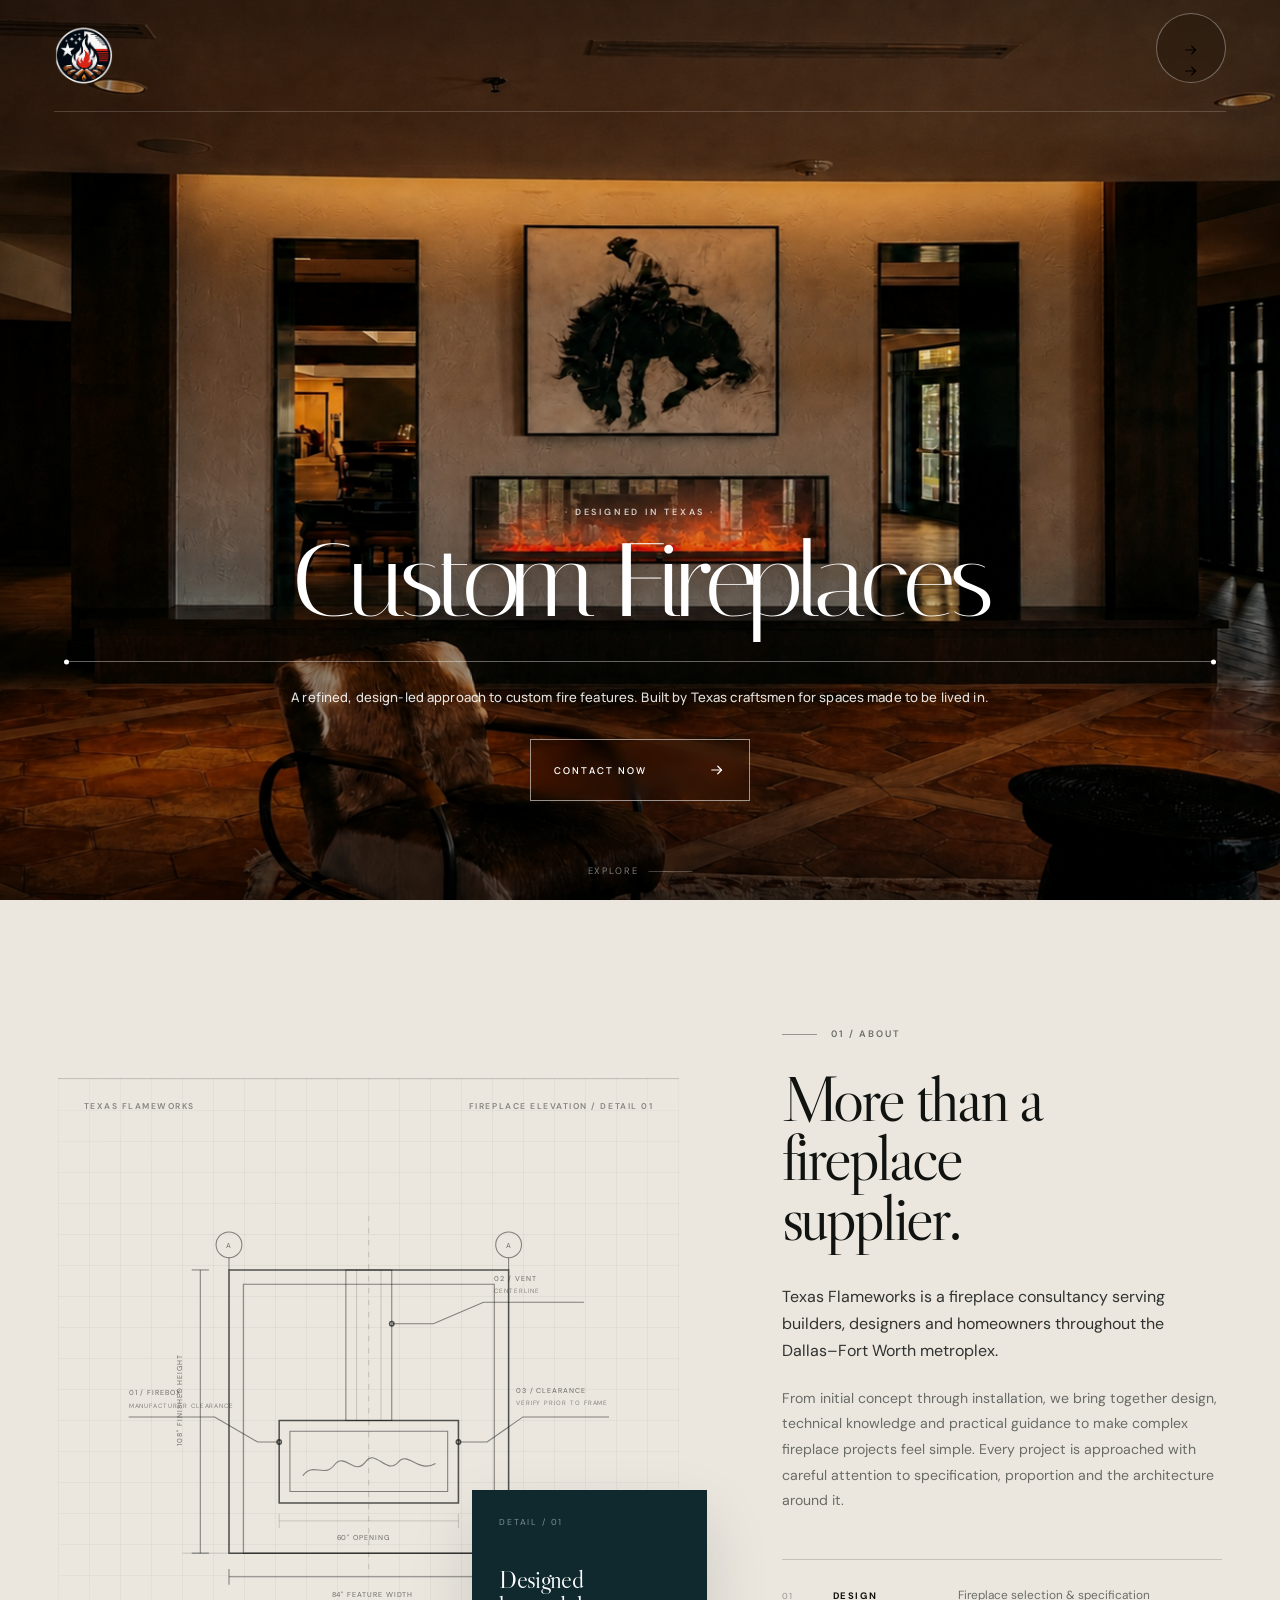
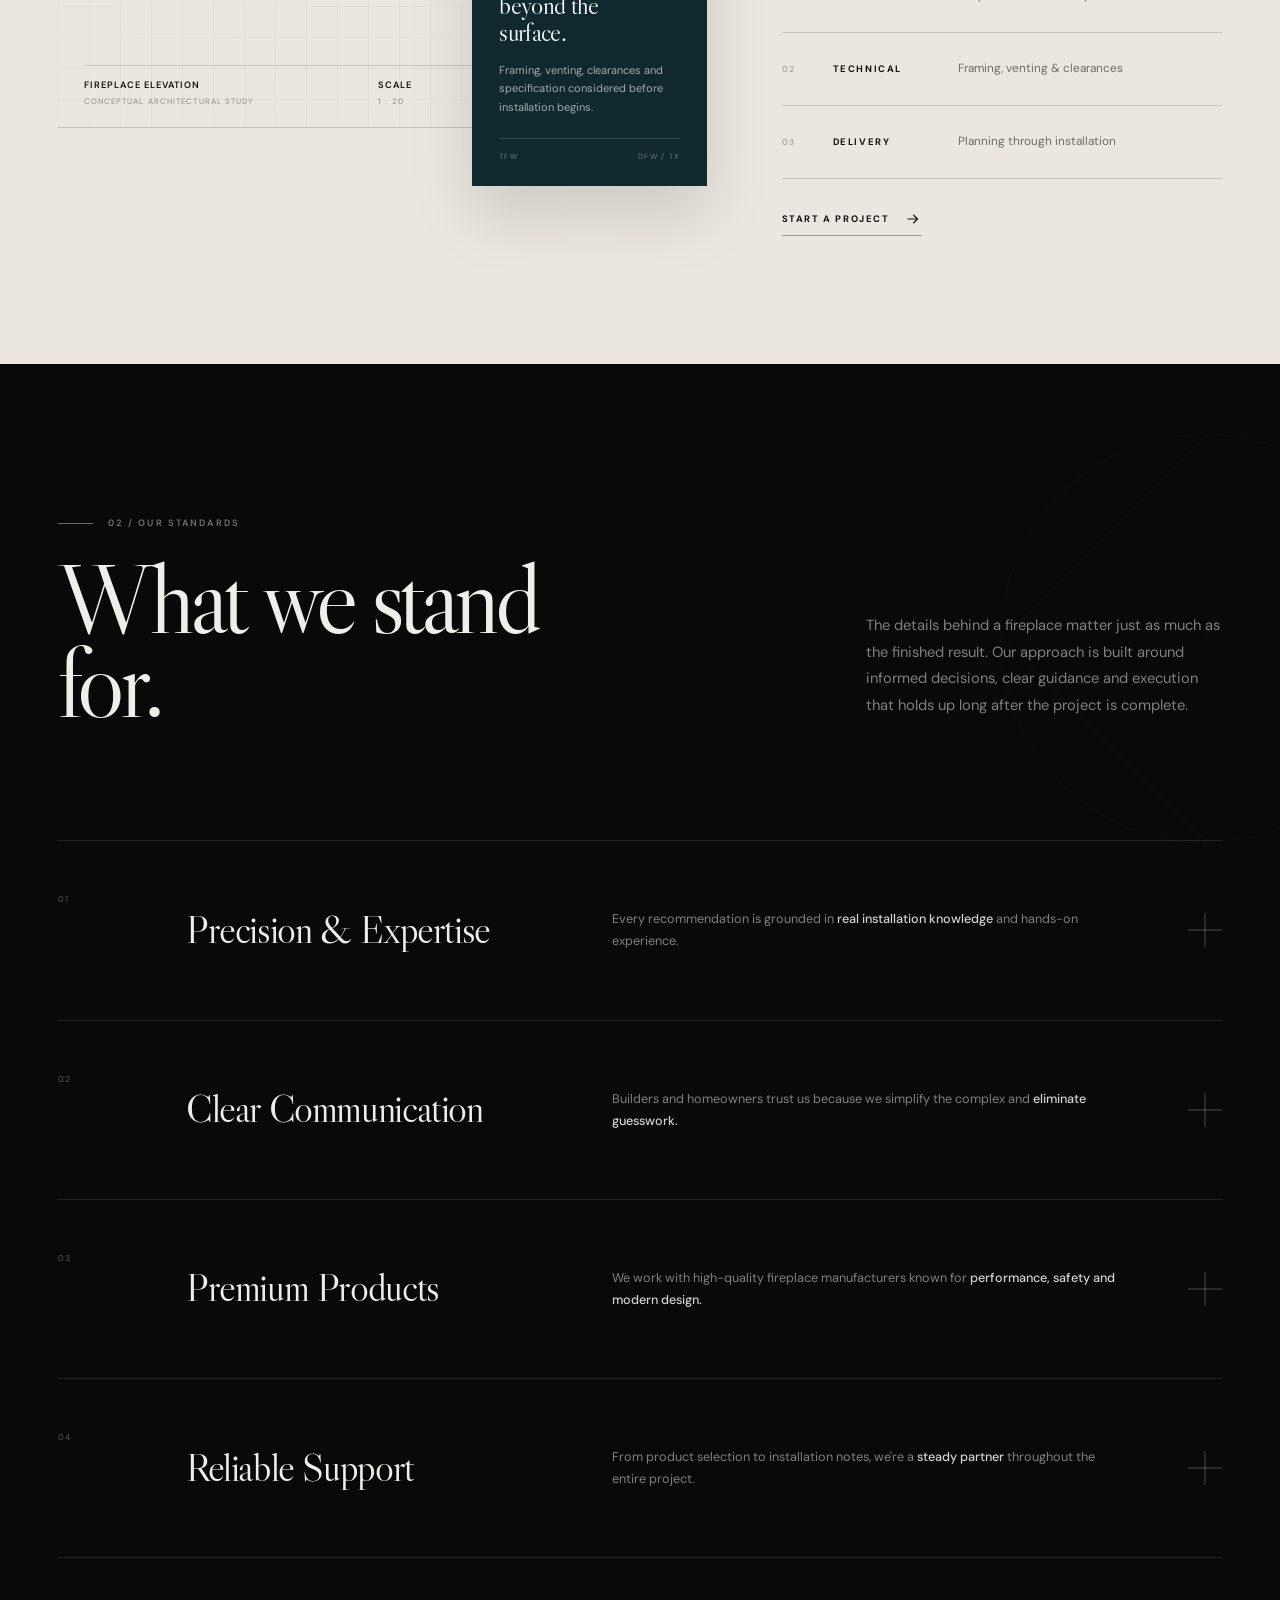
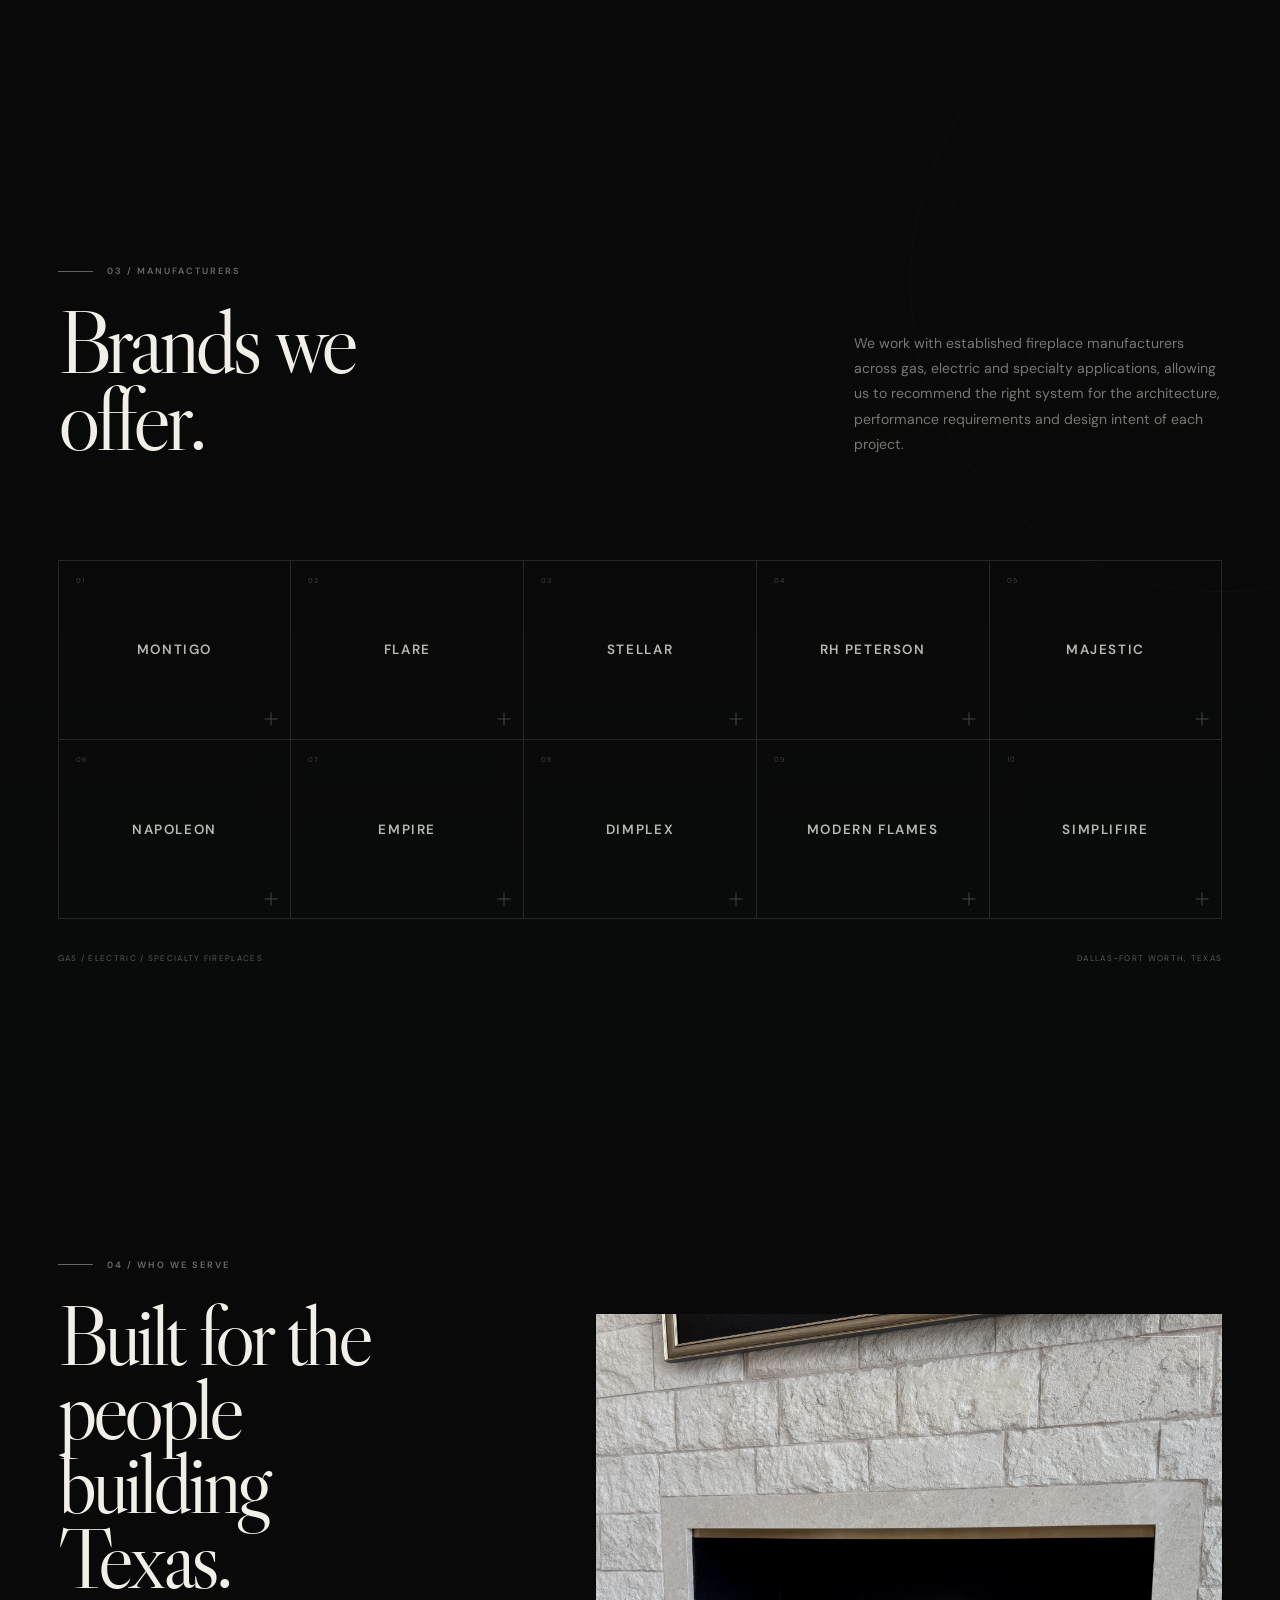
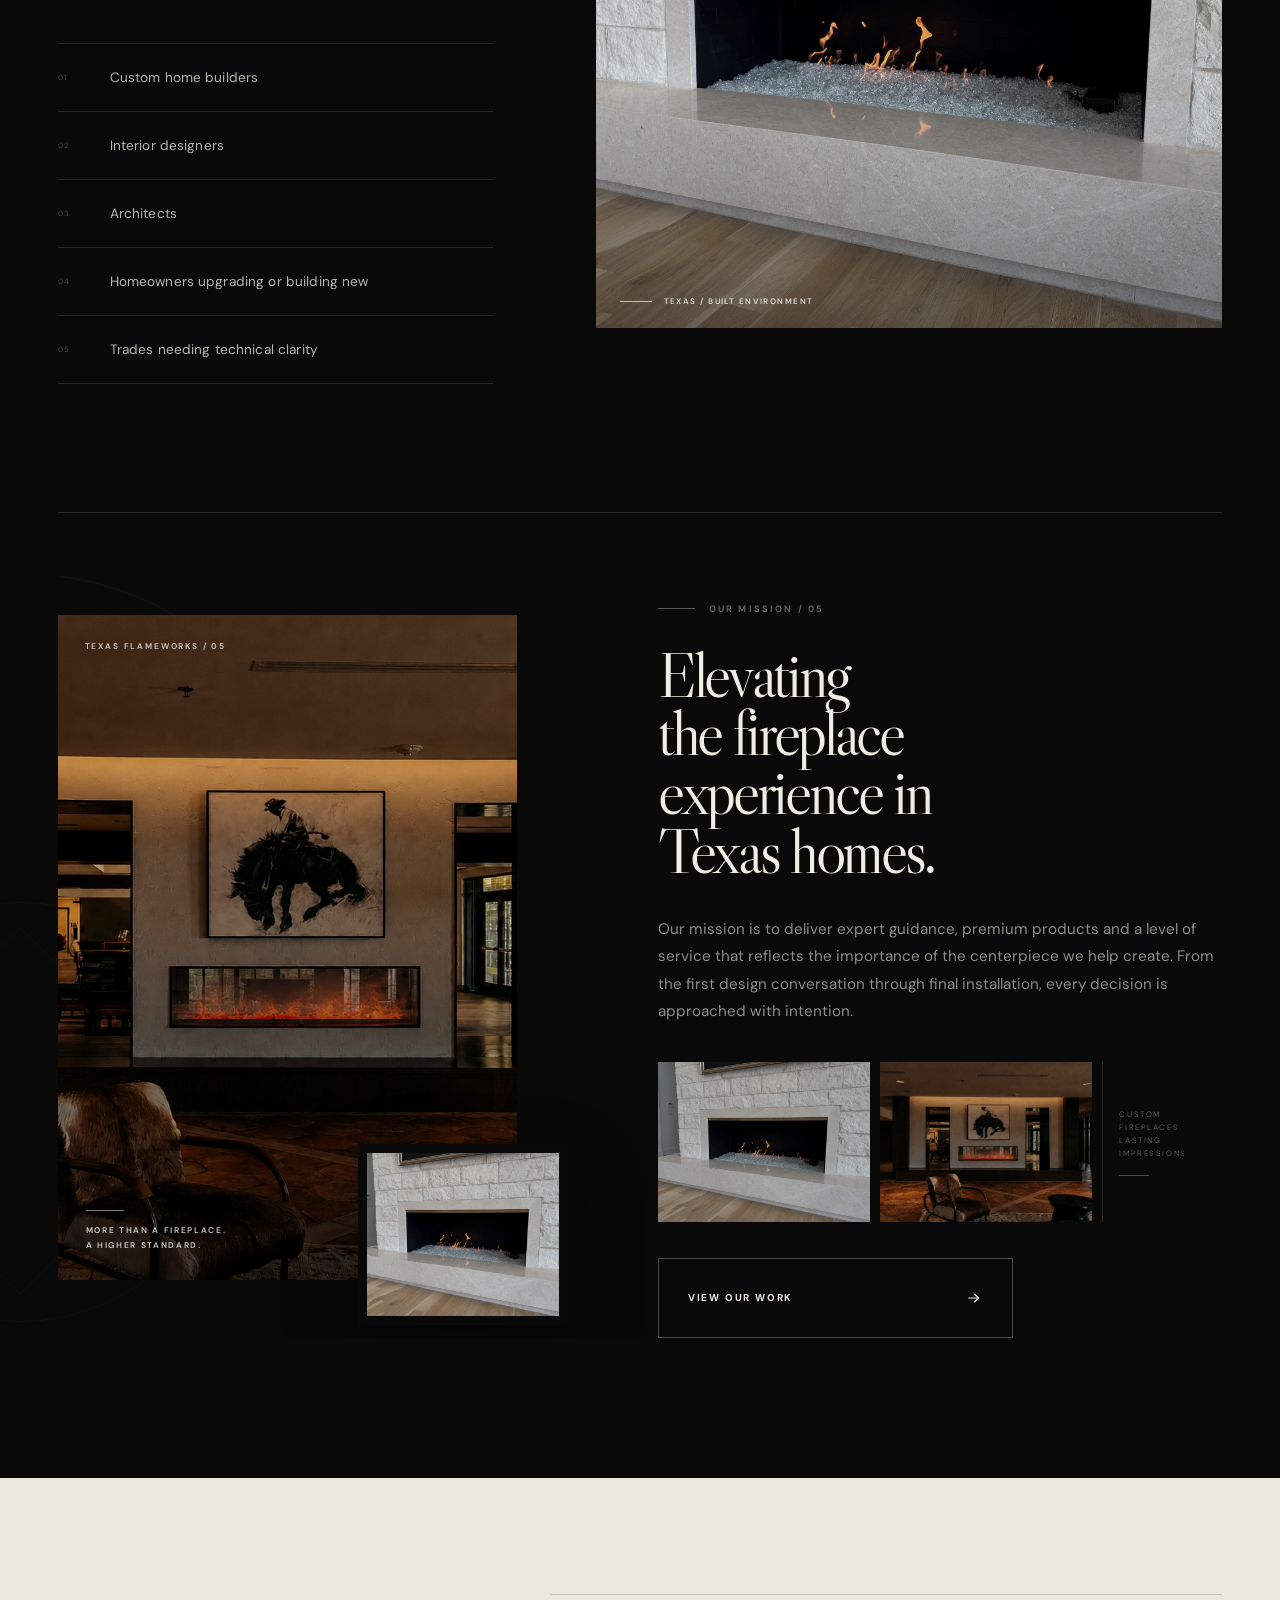
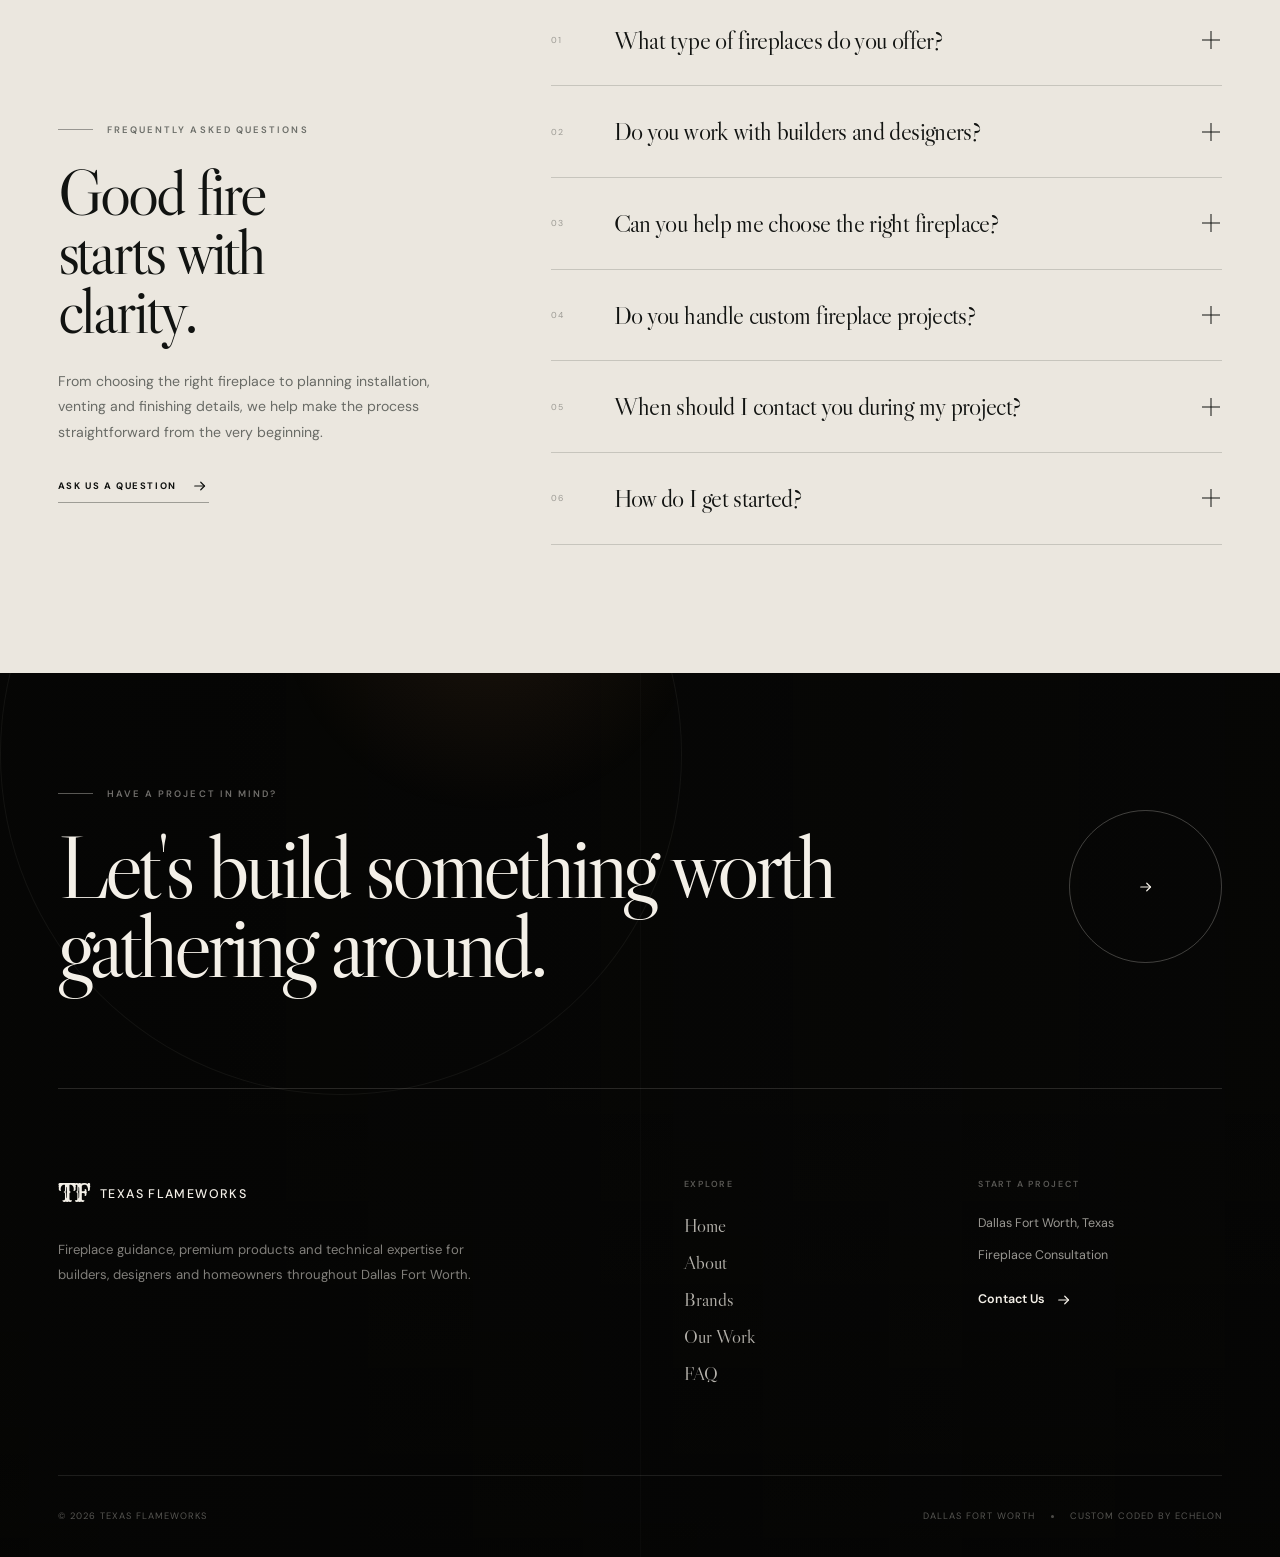
==== commit fc549d1e: "Fdsaf" ====
--- a/private-home.html
+++ b/private-home.html
@@ -2296,6 +2296,153 @@
 }
 
 </style>
+
+<style>
+
+/* =========================================================
+   FINAL MOBILE NUMBER ALIGNMENT FIX
+   Numbers are decorative metadata and must NOT offset copy.
+========================================================= */
+
+@media (max-width: 760px) {
+
+  /* VALUES / "WHAT WE STAND FOR" */
+  .tfw-value,
+  .tfw-values .tfw-value {
+    position: relative !important;
+    display: flex !important;
+    flex-direction: column !important;
+    align-items: center !important;
+    justify-content: center !important;
+    width: 100% !important;
+    text-align: center !important;
+    padding-left: 34px !important;
+    padding-right: 34px !important;
+  }
+
+  .tfw-value-number {
+    position: absolute !important;
+    left: 0 !important;
+    top: 38px !important;
+    width: 24px !important;
+    margin: 0 !important;
+    padding: 0 !important;
+    text-align: left !important;
+  }
+
+  .tfw-value-title,
+  .tfw-value-description {
+    width: 100% !important;
+    max-width: 34ch !important;
+    margin-left: auto !important;
+    margin-right: auto !important;
+    text-align: center !important;
+    align-self: center !important;
+  }
+
+  .tfw-value-title {
+    max-width: 100% !important;
+  }
+
+  /* WHO WE SERVE */
+  .tfw-serve-item {
+    position: relative !important;
+    display: flex !important;
+    flex-direction: column !important;
+    align-items: center !important;
+    justify-content: center !important;
+    width: 100% !important;
+    padding-left: 34px !important;
+    padding-right: 34px !important;
+    text-align: center !important;
+  }
+
+  .tfw-serve-number {
+    position: absolute !important;
+    left: 4px !important;
+    top: 50% !important;
+    transform: translateY(-50%) !important;
+    width: 22px !important;
+    margin: 0 !important;
+    text-align: left !important;
+  }
+
+  .tfw-serve-item > span:last-child {
+    display: block !important;
+    width: 100% !important;
+    margin: 0 auto !important;
+    text-align: center !important;
+  }
+
+  /* ABOUT / SPECIFICATION ROWS */
+  .tfw-about-spec {
+    position: relative !important;
+    width: 100% !important;
+    padding-left: 34px !important;
+    padding-right: 34px !important;
+    text-align: center !important;
+  }
+
+  .tfw-about-spec-number {
+    position: absolute !important;
+    left: 0 !important;
+    top: 50% !important;
+    transform: translateY(-50%) !important;
+    width: 24px !important;
+    margin: 0 !important;
+    text-align: left !important;
+  }
+
+  .tfw-about-spec-title,
+  .tfw-about-spec-description {
+    width: 100% !important;
+    margin-left: auto !important;
+    margin-right: auto !important;
+    text-align: center !important;
+  }
+
+  /* FAQ NUMBERS */
+  .tfw-faq-question {
+    position: relative !important;
+    width: 100% !important;
+    padding-left: 38px !important;
+    padding-right: 38px !important;
+    text-align: center !important;
+  }
+
+  .tfw-faq-number {
+    position: absolute !important;
+    left: 4px !important;
+    top: 50% !important;
+    transform: translateY(-50%) !important;
+    width: 24px !important;
+    margin: 0 !important;
+    text-align: left !important;
+  }
+
+  .tfw-faq-question-text {
+    width: 100% !important;
+    margin: 0 auto !important;
+    text-align: center !important;
+  }
+}
+
+@media (max-width: 430px) {
+  .tfw-value,
+  .tfw-values .tfw-value,
+  .tfw-serve-item,
+  .tfw-about-spec {
+    padding-left: 30px !important;
+    padding-right: 30px !important;
+  }
+
+  .tfw-faq-question {
+    padding-left: 34px !important;
+    padding-right: 34px !important;
+  }
+}
+
+</style>
 </head>
 
 
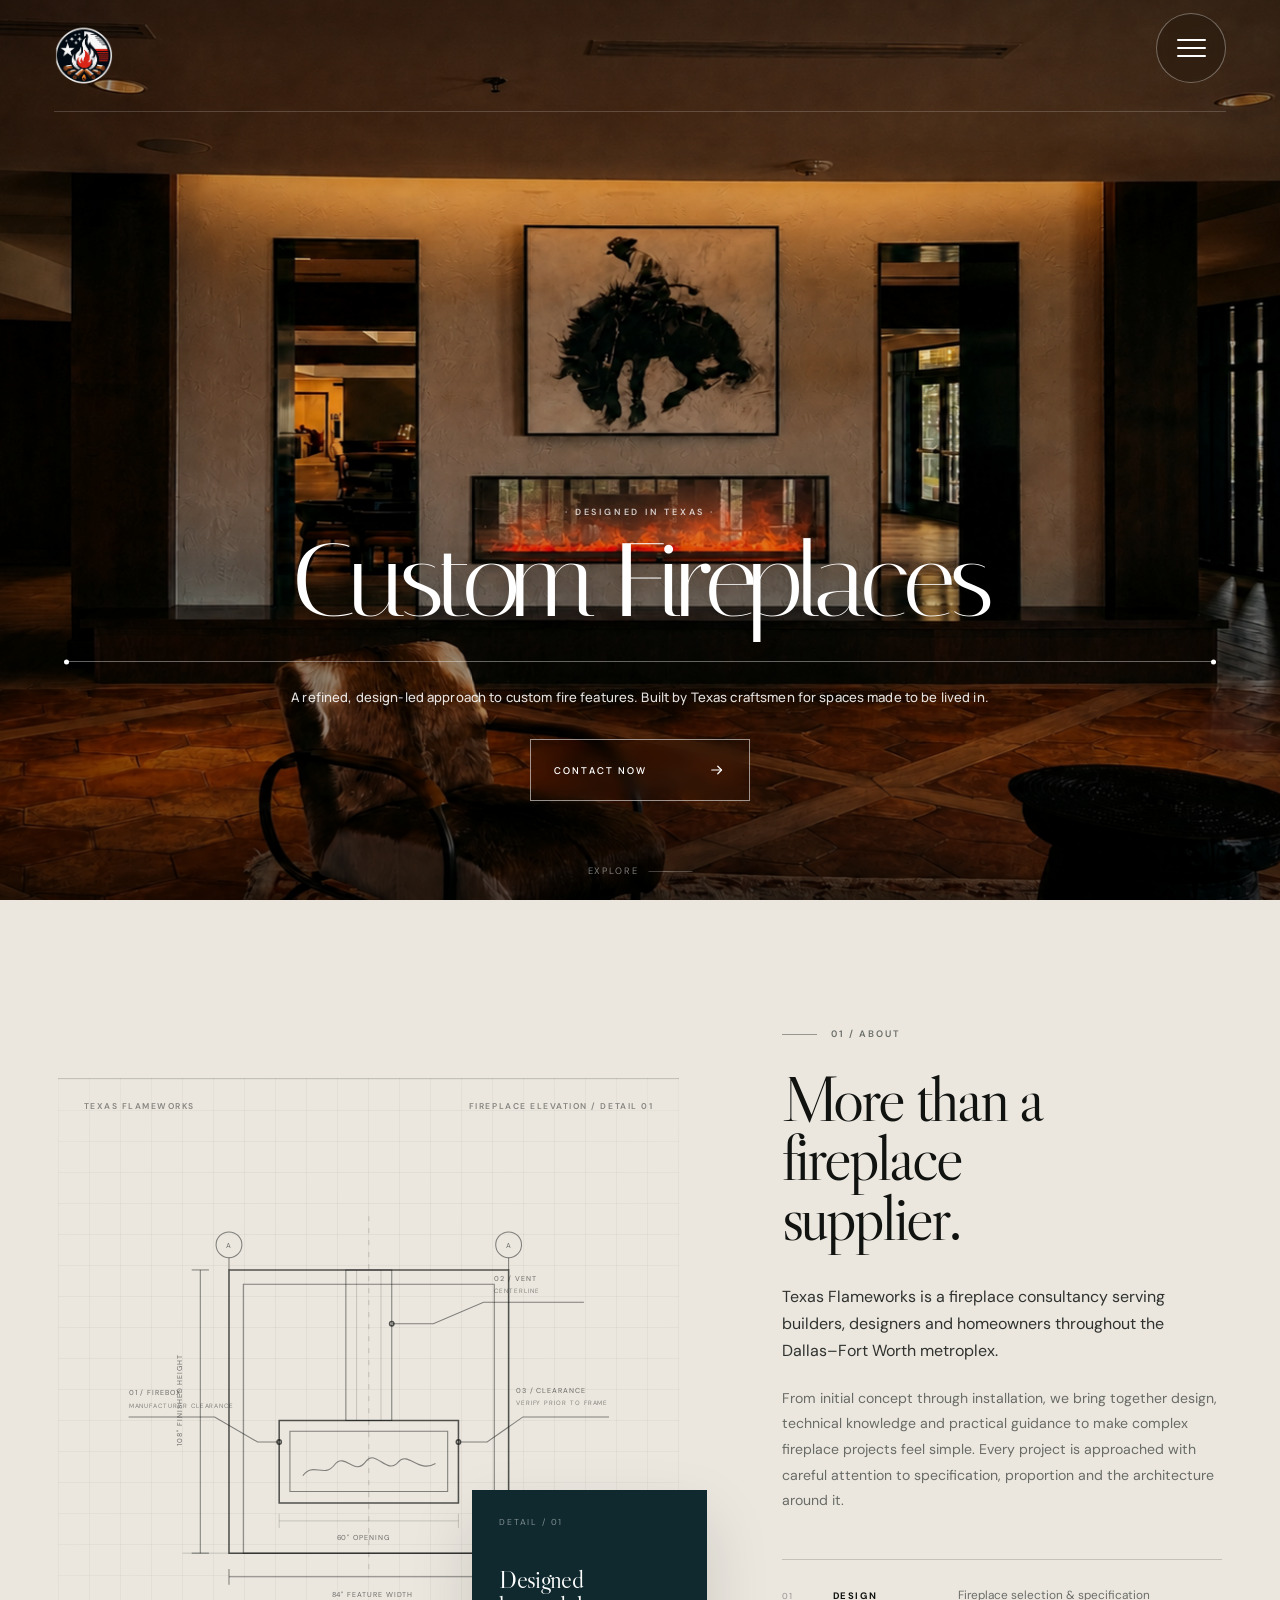
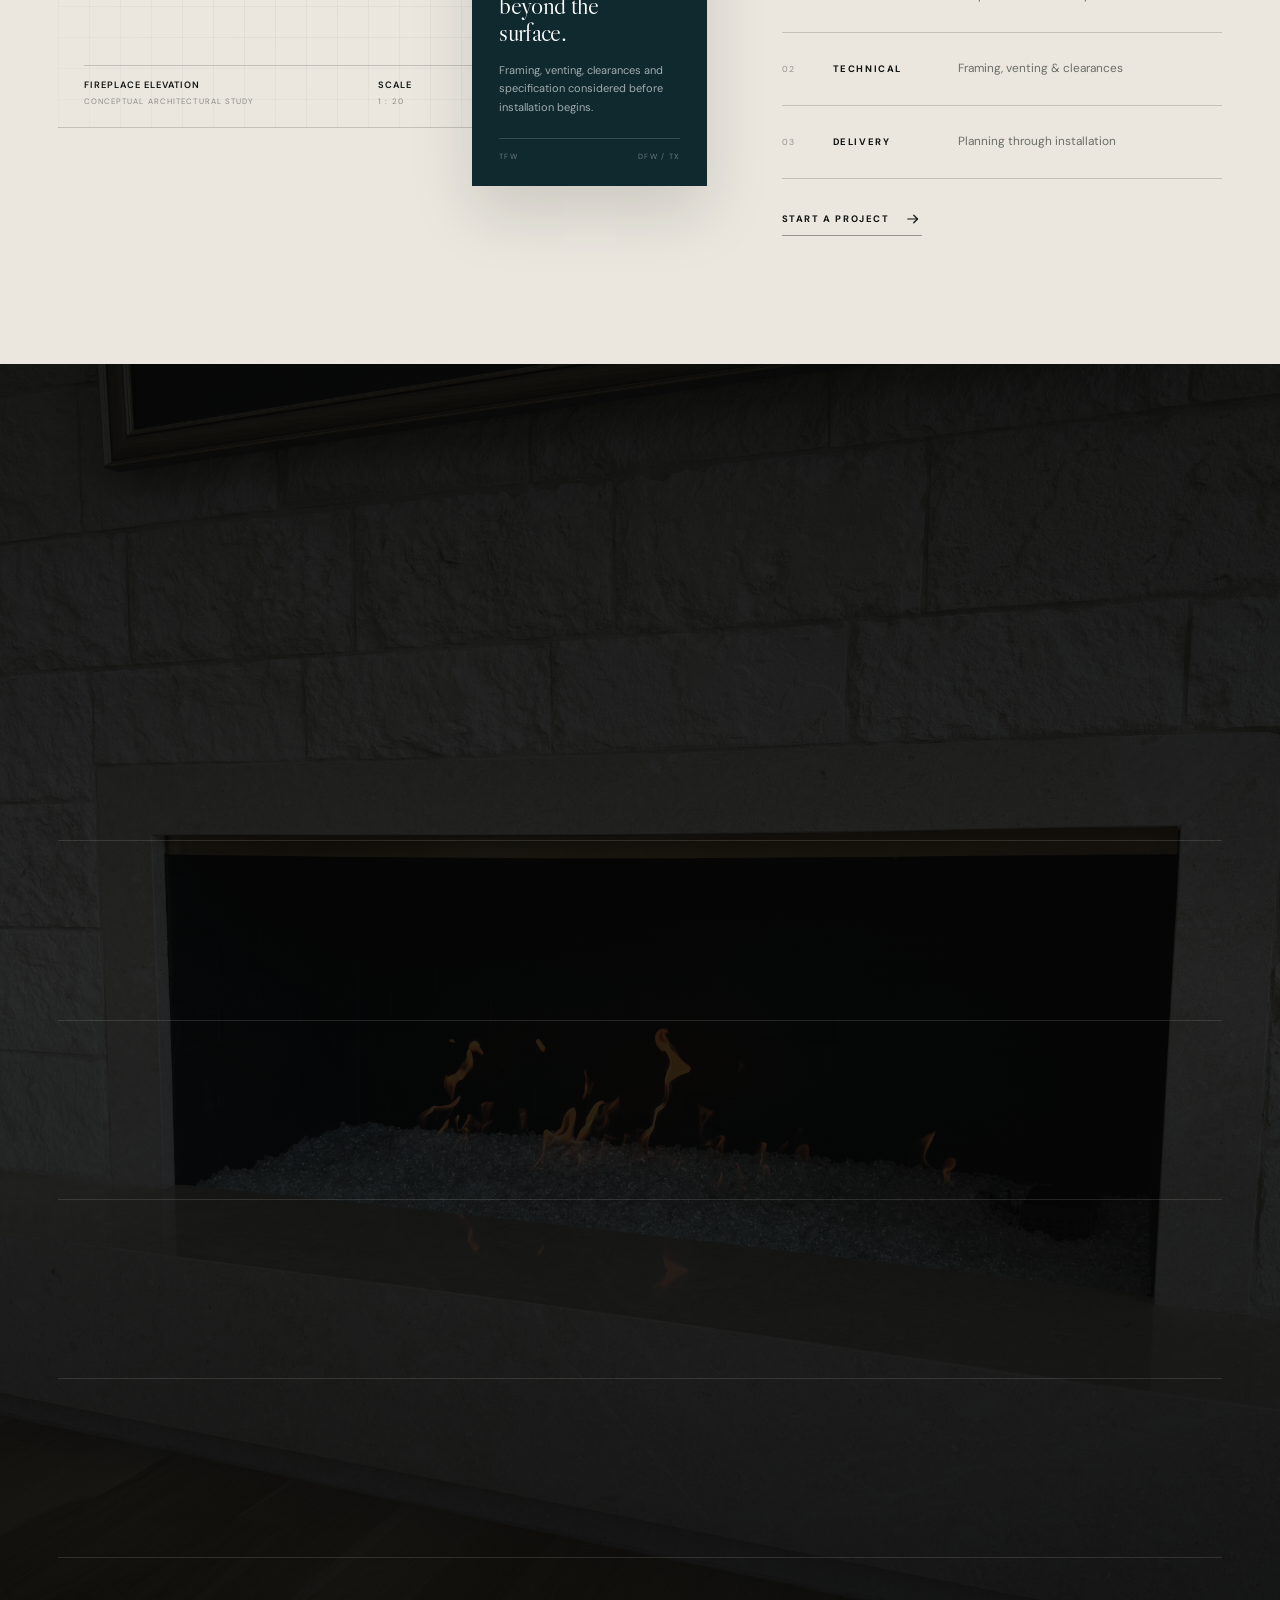
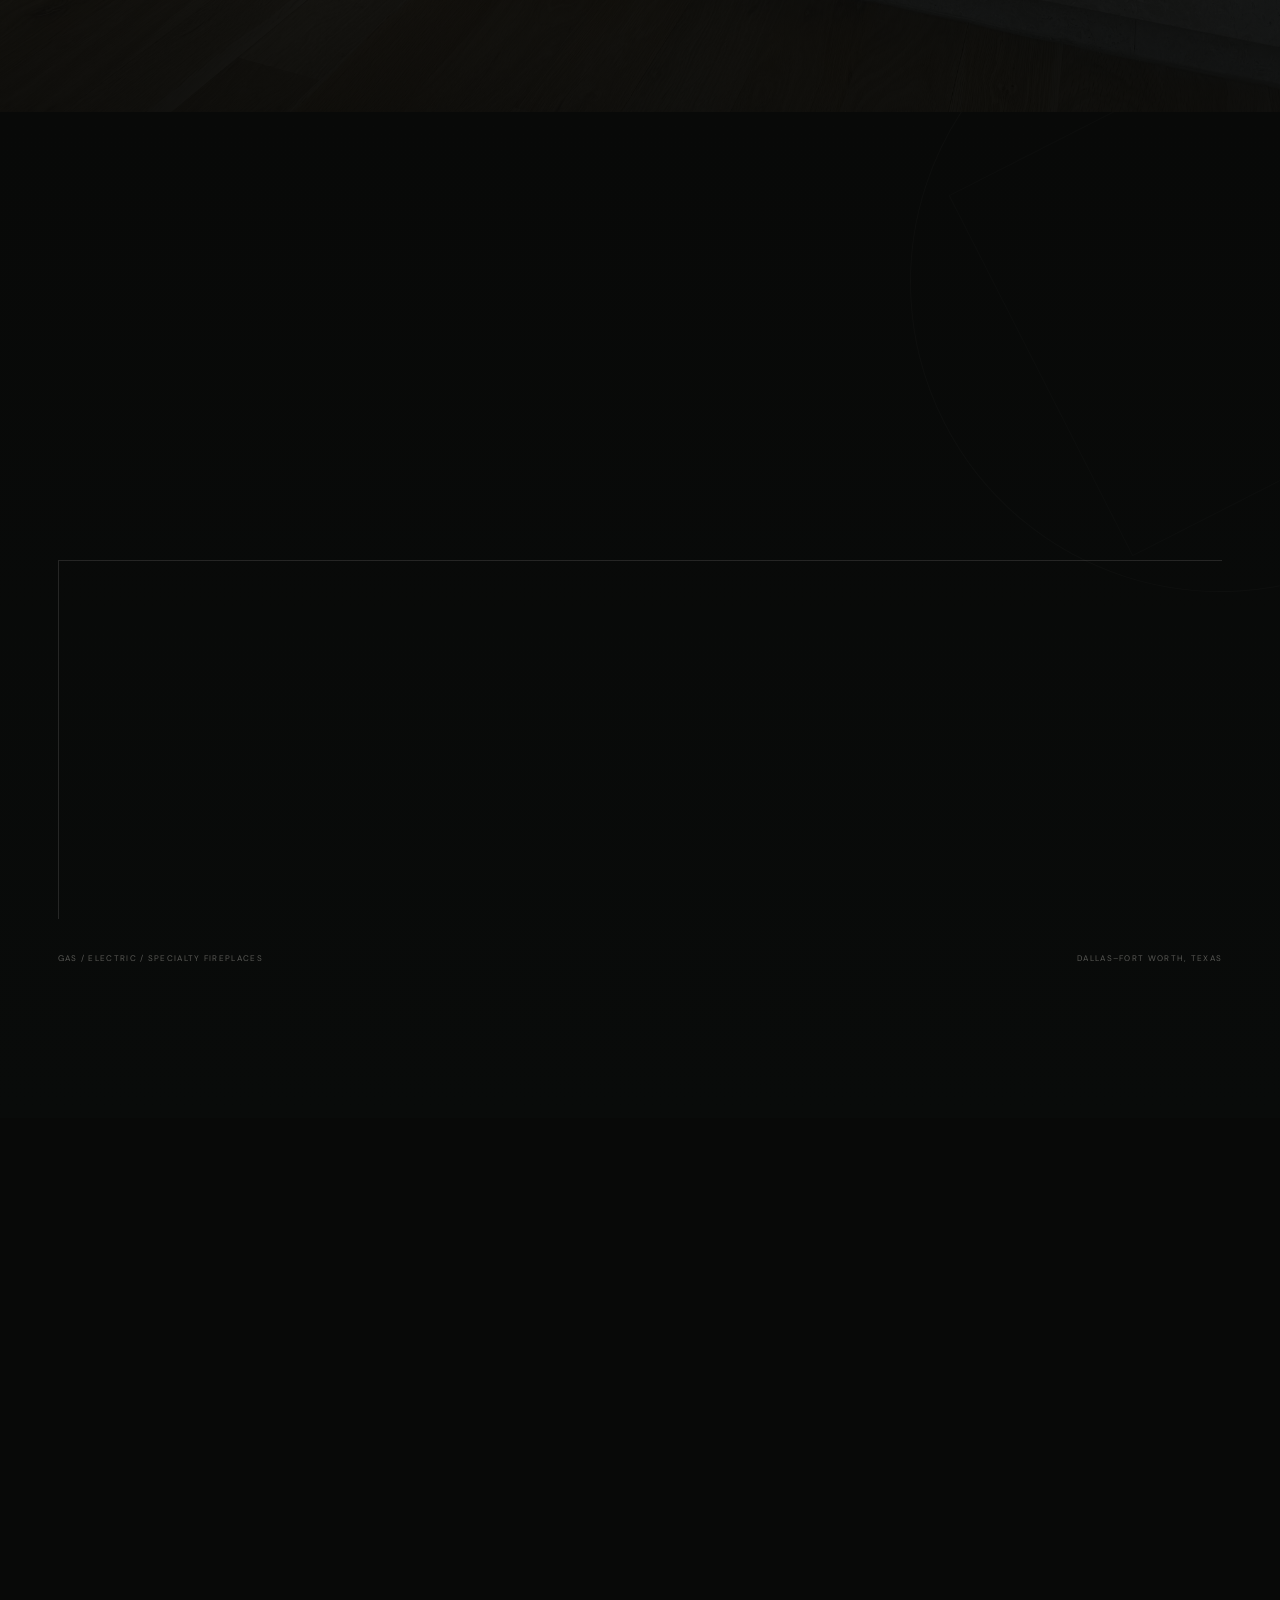
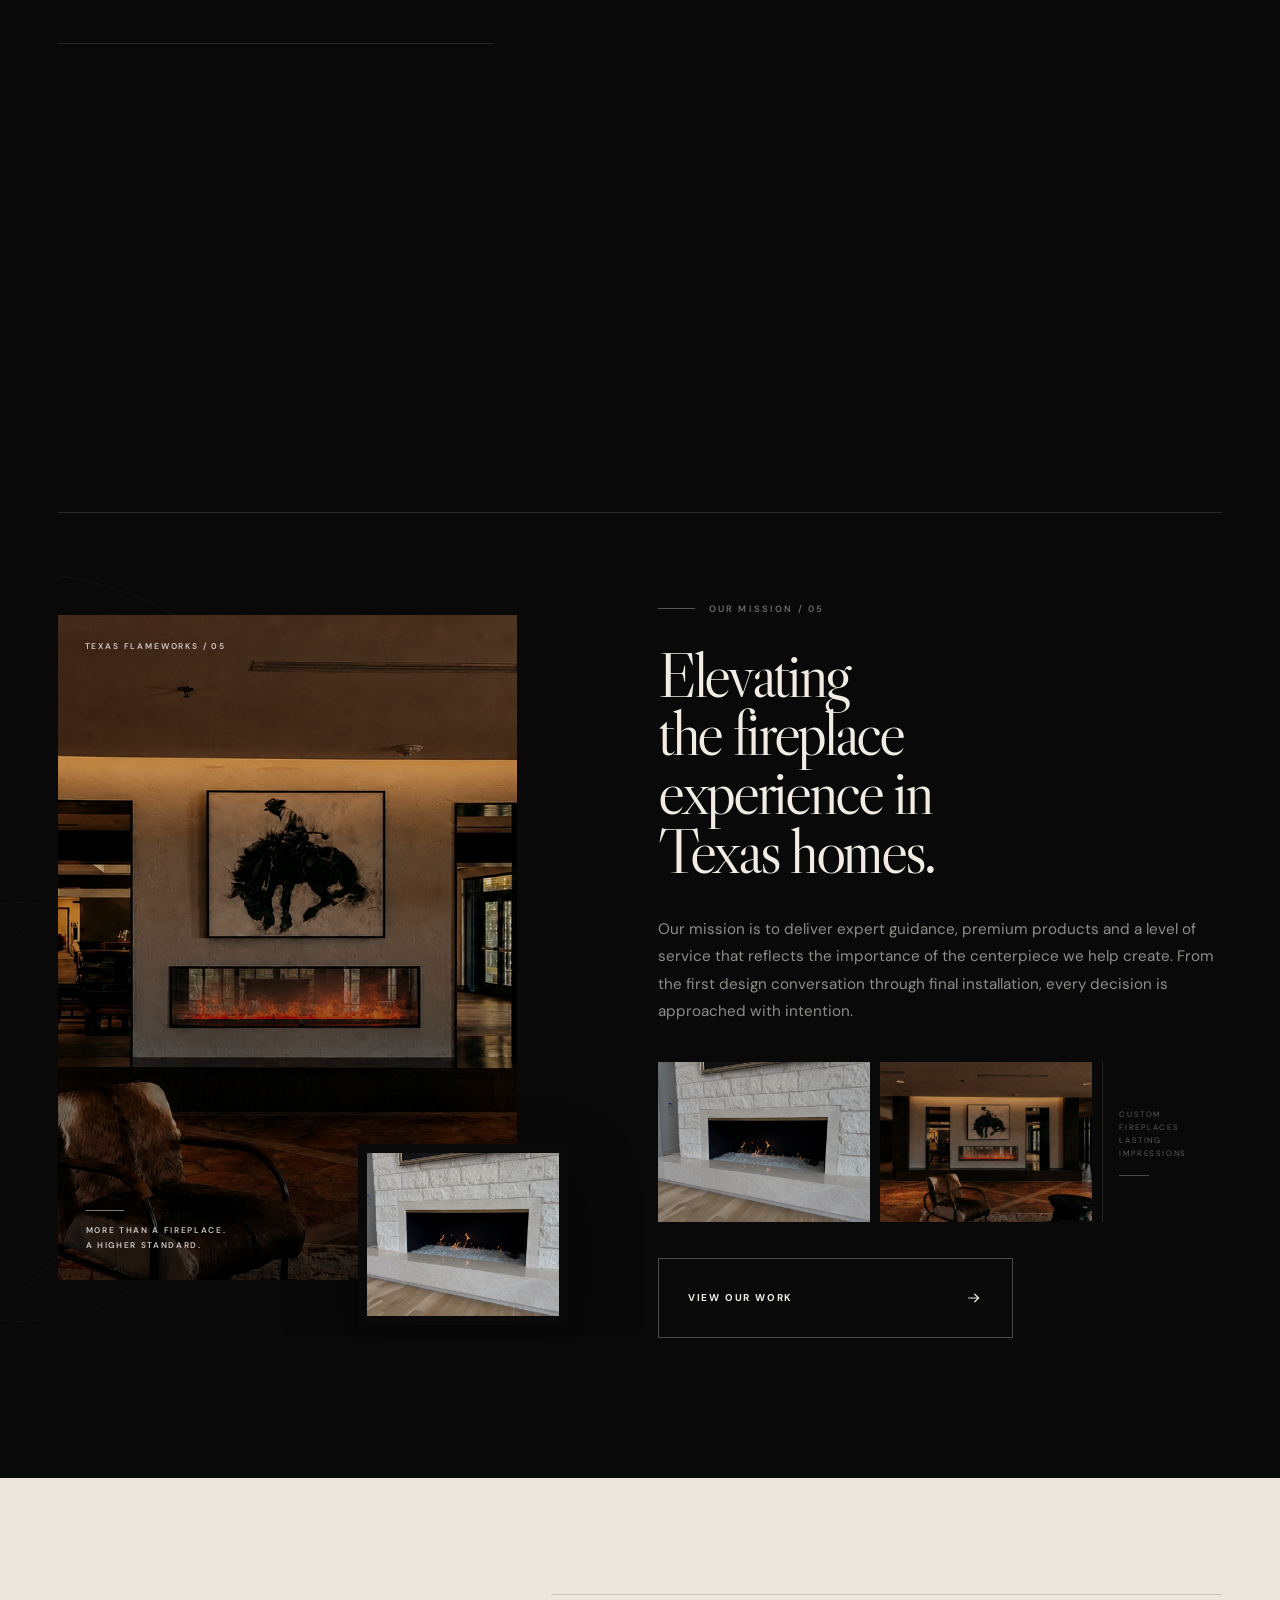
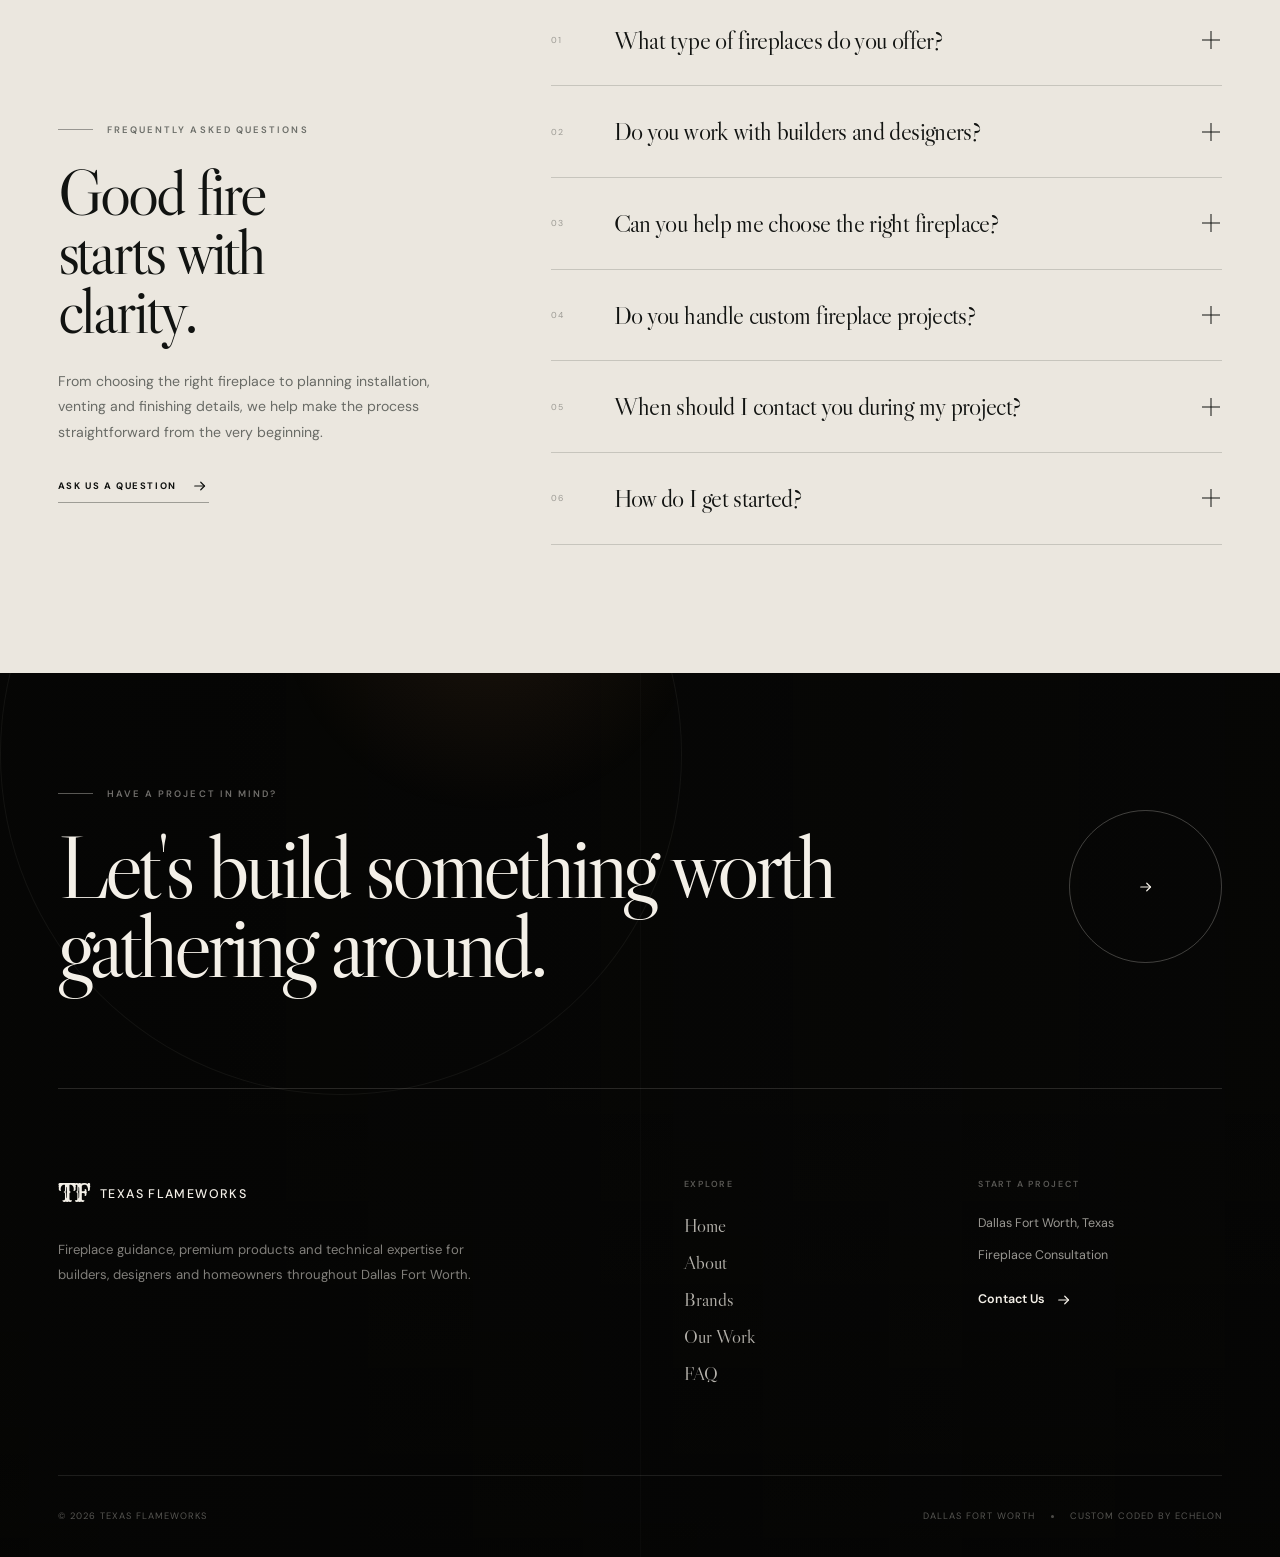
==== commit 1c118d75: "f" ====
--- a/private-home.html
+++ b/private-home.html
@@ -2154,175 +2154,158 @@
 <style>
 
 /* =========================================================
-   FINAL HARD FIX — REMOVE MOBILE DEAD SPACE
-   This intentionally hides the separate Who We Serve image
-   on phones because its reserved 470px box was creating the
-   giant empty black block before the mission section.
+   FINAL REQUESTED FIXES ONLY
+   - Preserve original photos
+   - Keep original hamburger
+   - No arrows beside nav words
+   - SVG arrows only on CTA buttons
+   - True centered mobile copy
+   - Small numbers do not offset centered text
+   - Remove Who We Serve dead space WITHOUT removing its photo
+   - Photo background behind What We Stand For
 ========================================================= */
 
+/* -------- CLEAN SVG CTA ARROWS -------- */
+.tfw-arrow-svg {
+  display: inline-block;
+  width: 18px;
+  height: 18px;
+  min-width: 18px;
+  flex: 0 0 18px;
+  fill: none;
+  stroke: currentColor;
+  stroke-width: 1.6;
+  stroke-linecap: round;
+  stroke-linejoin: round;
+  vertical-align: middle;
+  overflow: visible;
+}
+
+.tfw-arrow-svg path {
+  fill: none;
+  stroke: currentColor;
+}
+
+/* Navigation words intentionally have no arrows. */
+.menu-arrow {
+  display: none !important;
+}
+
+/* Preserve the original hamburger bars exactly as a hamburger. */
+.menu-button .menu-lines {
+  display: block !important;
+  visibility: visible !important;
+}
+
+.menu-button .menu-lines span {
+  display: block !important;
+  visibility: visible !important;
+}
+
+/* -------- WHAT WE STAND FOR BACKGROUND PHOTO -------- */
+.tfw-values {
+  position: relative !important;
+  isolation: isolate !important;
+  background:
+    linear-gradient(
+      180deg,
+      rgba(5, 6, 5, .91) 0%,
+      rgba(5, 6, 5, .84) 46%,
+      rgba(5, 6, 5, .93) 100%
+    ),
+    url("assets/masonry.jpeg") center / cover no-repeat !important;
+}
+
+.tfw-values-inner,
+.tfw-values-geometry {
+  position: relative;
+  z-index: 2;
+}
+
+/* -------- MOBILE -------- */
 @media (max-width: 760px) {
 
-  .tfw-serve {
-    padding-bottom: 34px !important;
-  }
-
-  .tfw-serve-inner {
-    width: calc(100% - 32px) !important;
+  /* True center for main section copy. */
+  .hero-content,
+  .tfw-about-copy,
+  .tfw-values-top,
+  .tfw-values-intro,
+  .tfw-brands-header,
+  .tfw-brands-copy,
+  .tfw-serve-copy,
+  .tfw-mission-content,
+  .tfw-mission-v2-copy,
+  .tfw-faq-intro,
+  .tfw-footer-cta,
+  .tfw-final-footer-inner {
+    text-align: center !important;
+  }
+
+  .hero-title,
+  .hero-description,
+  .tfw-about-title,
+  .tfw-about-lead,
+  .tfw-about-body,
+  .tfw-values-title,
+  .tfw-values-intro,
+  .tfw-value-title,
+  .tfw-value-description,
+  .tfw-brands-title,
+  .tfw-brands-copy,
+  .tfw-serve-title,
+  .tfw-mission-title,
+  .tfw-mission-text,
+  .tfw-mission-v2-title,
+  .tfw-mission-v2-text,
+  .tfw-faq-title,
+  .tfw-faq-description,
+  .tfw-final-description,
+  .tfw-footer-cta-title {
+    text-align: center !important;
     margin-left: auto !important;
     margin-right: auto !important;
   }
 
-  .tfw-serve-top {
-    display: block !important;
-    grid-template-columns: 1fr !important;
-    gap: 0 !important;
-    row-gap: 0 !important;
-    margin: 0 !important;
-    padding: 0 !important;
-  }
-
-  .tfw-serve-copy {
-    width: 100% !important;
-    max-width: none !important;
-    margin: 0 auto !important;
-    padding: 0 !important;
-  }
-
-  .tfw-serve-list {
-    margin: 0 !important;
-    padding: 0 !important;
-  }
-
-  /*
-    REMOVE THE ACTUAL 470PX RESERVED BOX.
-    Desktop keeps the image; phones do not.
-  */
-  .tfw-serve-visual,
-  .tfw-serve.is-visible .tfw-serve-visual {
-    display: none !important;
-    min-height: 0 !important;
-    height: 0 !important;
-    margin: 0 !important;
-    padding: 0 !important;
-    overflow: hidden !important;
-  }
-
-  /* Pull the mission/photo section directly underneath */
-  .tfw-mission,
-  .tfw-mission-v2 {
-    margin-top: 24px !important;
-  }
-
-  .tfw-mission-v2 {
-    padding-top: 34px !important;
-  }
-}
-
-@media (max-width: 430px) {
-  .tfw-serve {
-    padding-bottom: 26px !important;
-  }
-
-  .tfw-mission,
-  .tfw-mission-v2 {
-    margin-top: 16px !important;
-  }
-
-  .tfw-mission-v2 {
-    padding-top: 28px !important;
-  }
-}
-
-</style>
-<style>\n/* =========================================================\n   FINAL iOS-SAFE ARROWS — NO UNICODE / NO EMOJI GLYPHS\n========================================================= */\n.menu-arrow,\n.hero-contact-arrow,\n.tfw-about-cta > span:last-child,\n.tfw-mission-v2-button-arrow,\n.tfw-faq-contact > span:last-child,\n.tfw-footer-arrow-link > span,\n.tfw-final-contact-link > span:last-child {\n  position: relative !important;\n  display: inline-block !important;\n  width: 18px !important;\n  height: 18px !important;\n  min-width: 18px !important;\n  flex: 0 0 18px !important;\n  font-size: 0 !important;\n  line-height: 0 !important;\n  color: inherit !important;\n  overflow: visible !important;\n}\n\n.menu-arrow::before,\n.hero-contact-arrow::before,\n.tfw-about-cta > span:last-child::before,\n.tfw-mission-v2-button-arrow::before,\n.tfw-faq-contact > span:last-child::before,\n.tfw-footer-arrow-link > span::before,\n.tfw-final-contact-link > span:last-child::before {\n  content: '' !important;\n  position: absolute !important;\n  left: 2px !important;\n  top: 9px !important;\n  width: 15px !important;\n  height: 1px !important;\n  background: currentColor !important;\n  transform: rotate(-45deg) !important;\n  transform-origin: center !important;\n}\n\n.menu-arrow::after,\n.hero-contact-arrow::after,\n.tfw-about-cta > span:last-child::after,\n.tfw-mission-v2-button-arrow::after,\n.tfw-faq-contact > span:last-child::after,\n.tfw-footer-arrow-link > span::after,\n.tfw-final-contact-link > span:last-child::after {\n  content: '' !important;\n  position: absolute !important;\n  top: 1px !important;\n  right: 0 !important;\n  width: 8px !important;\n  height: 8px !important;\n  border-top: 1px solid currentColor !important;\n  border-right: 1px solid currentColor !important;\n}\n</style>
-
-<style>
-
-/* =========================================================
-   FINAL ARROW FIX — INLINE SVG, NO EMOJI, IPHONE SAFE
-========================================================= */
-
-.tfw-arrow-svg {
-  display: inline-block !important;
-  width: 18px !important;
-  height: 18px !important;
-  min-width: 18px !important;
-  flex: 0 0 18px !important;
-  overflow: visible !important;
-  color: currentColor !important;
-  fill: none !important;
-  stroke: currentColor !important;
-  stroke-width: 1.6 !important;
-  stroke-linecap: round !important;
-  stroke-linejoin: round !important;
-  vertical-align: middle !important;
-}
-
-.tfw-arrow-svg path {
-  fill: none !important;
-  stroke: currentColor !important;
-}
-
-/* Prevent any old pseudo-arrow rules from drawing extra icons. */
-.tfw-arrow-svg::before,
-.tfw-arrow-svg::after {
-  content: none !important;
-  display: none !important;
-}
-
-/* Keep arrows visible inside all CTA/button states. */
-.hero-contact-button .tfw-arrow-svg,
-.tfw-about-cta .tfw-arrow-svg,
-.tfw-work-button .tfw-arrow-svg,
-.tfw-mission-v2-button .tfw-arrow-svg,
-.tfw-faq-contact .tfw-arrow-svg,
-.tfw-footer-arrow-link .tfw-arrow-svg,
-.tfw-final-contact-link .tfw-arrow-svg,
-.menu-item .tfw-arrow-svg {
-  opacity: 1 !important;
-  visibility: visible !important;
-}
-
-/* Slight movement on hover, but never hide it. */
-.hero-contact-button:hover .tfw-arrow-svg,
-.tfw-about-cta:hover .tfw-arrow-svg,
-.tfw-work-button:hover .tfw-arrow-svg,
-.tfw-mission-v2-button:hover .tfw-arrow-svg,
-.tfw-faq-contact:hover .tfw-arrow-svg,
-.tfw-footer-arrow-link:hover .tfw-arrow-svg,
-.tfw-final-contact-link:hover .tfw-arrow-svg,
-.menu-item:hover .tfw-arrow-svg {
-  transform: translateX(3px) !important;
-}
-
-</style>
-
-<style>
-
-/* =========================================================
-   FINAL MOBILE NUMBER ALIGNMENT FIX
-   Numbers are decorative metadata and must NOT offset copy.
-========================================================= */
-
-@media (max-width: 760px) {
-
-  /* VALUES / "WHAT WE STAND FOR" */
-  .tfw-value,
-  .tfw-values .tfw-value {
+  .tfw-about-kicker,
+  .tfw-values-kicker,
+  .tfw-brands-kicker,
+  .tfw-serve-kicker,
+  .tfw-mission-label,
+  .tfw-mission-v2-label,
+  .tfw-faq-kicker {
+    justify-content: center !important;
+    text-align: center !important;
+    margin-left: auto !important;
+    margin-right: auto !important;
+  }
+
+  .hero-contact-button,
+  .tfw-about-cta,
+  .tfw-work-button,
+  .tfw-mission-v2-button,
+  .tfw-faq-contact {
+    margin-left: auto !important;
+    margin-right: auto !important;
+  }
+
+  /* -----------------------------------------
+     VALUES: number is decorative, not a column
+  ----------------------------------------- */
+  .tfw-value {
     position: relative !important;
     display: flex !important;
     flex-direction: column !important;
     align-items: center !important;
     justify-content: center !important;
-    width: 100% !important;
+    gap: 10px !important;
+    padding: 34px 36px 32px !important;
+    min-height: 0 !important;
     text-align: center !important;
-    padding-left: 34px !important;
-    padding-right: 34px !important;
   }
 
   .tfw-value-number {
     position: absolute !important;
-    left: 0 !important;
+    left: 4px !important;
     top: 38px !important;
     width: 24px !important;
     margin: 0 !important;
@@ -2333,50 +2316,31 @@
   .tfw-value-title,
   .tfw-value-description {
     width: 100% !important;
-    max-width: 34ch !important;
     margin-left: auto !important;
     margin-right: auto !important;
     text-align: center !important;
+  }
+
+  .tfw-value-description {
+    max-width: 34ch !important;
+  }
+
+  .tfw-value-mark {
     align-self: center !important;
-  }
-
-  .tfw-value-title {
-    max-width: 100% !important;
-  }
-
-  /* WHO WE SERVE */
-  .tfw-serve-item {
+    justify-self: center !important;
+    margin: 8px auto 0 !important;
+  }
+
+  /* -----------------------------------------
+     ABOUT SPECS: number does not push copy
+  ----------------------------------------- */
+  .tfw-about-spec {
     position: relative !important;
     display: flex !important;
     flex-direction: column !important;
     align-items: center !important;
     justify-content: center !important;
-    width: 100% !important;
-    padding-left: 34px !important;
-    padding-right: 34px !important;
-    text-align: center !important;
-  }
-
-  .tfw-serve-number {
-    position: absolute !important;
-    left: 4px !important;
-    top: 50% !important;
-    transform: translateY(-50%) !important;
-    width: 22px !important;
-    margin: 0 !important;
-    text-align: left !important;
-  }
-
-  .tfw-serve-item > span:last-child {
-    display: block !important;
-    width: 100% !important;
-    margin: 0 auto !important;
-    text-align: center !important;
-  }
-
-  /* ABOUT / SPECIFICATION ROWS */
-  .tfw-about-spec {
-    position: relative !important;
+    gap: 5px !important;
     width: 100% !important;
     padding-left: 34px !important;
     padding-right: 34px !important;
@@ -2401,9 +2365,88 @@
     text-align: center !important;
   }
 
-  /* FAQ NUMBERS */
+  /* -----------------------------------------
+     WHO WE SERVE
+     Keep the original masonry.jpeg photo.
+     Remove the huge reserved 470px dead block.
+  ----------------------------------------- */
+  .tfw-serve {
+    padding-bottom: 42px !important;
+  }
+
+  .tfw-serve-top {
+    display: flex !important;
+    flex-direction: column !important;
+    gap: 26px !important;
+    margin: 0 !important;
+  }
+
+  .tfw-serve-item {
+    position: relative !important;
+    display: flex !important;
+    flex-direction: column !important;
+    align-items: center !important;
+    justify-content: center !important;
+    min-height: 62px !important;
+    padding-left: 34px !important;
+    padding-right: 34px !important;
+    gap: 4px !important;
+    text-align: center !important;
+  }
+
+  .tfw-serve-number {
+    position: absolute !important;
+    left: 4px !important;
+    top: 50% !important;
+    transform: translateY(-50%) !important;
+    width: 22px !important;
+    text-align: left !important;
+  }
+
+  .tfw-serve-item > span:last-child {
+    width: 100% !important;
+    text-align: center !important;
+  }
+
+  .tfw-serve-visual,
+  .tfw-serve.is-visible .tfw-serve-visual {
+    display: block !important;
+    position: relative !important;
+    width: 100% !important;
+    min-height: 0 !important;
+    height: auto !important;
+    aspect-ratio: 4 / 3 !important;
+    margin: 0 !important;
+    opacity: 1 !important;
+    transform: none !important;
+    clip-path: none !important;
+    overflow: hidden !important;
+  }
+
+  .tfw-serve-photo,
+  .tfw-serve.is-visible .tfw-serve-photo {
+    position: absolute !important;
+    inset: 0 !important;
+    width: 100% !important;
+    height: 100% !important;
+    object-fit: cover !important;
+    opacity: 1 !important;
+    transform: none !important;
+  }
+
+  .tfw-mission-v2 {
+    margin-top: 28px !important;
+  }
+
+  /* -----------------------------------------
+     FAQ: number does not push question text
+  ----------------------------------------- */
   .tfw-faq-question {
     position: relative !important;
+    display: flex !important;
+    flex-direction: column !important;
+    align-items: center !important;
+    justify-content: center !important;
     width: 100% !important;
     padding-left: 38px !important;
     padding-right: 38px !important;
@@ -2420,25 +2463,19 @@
     text-align: left !important;
   }
 
-  .tfw-faq-question-text {
+  .tfw-faq-question-text,
+  .tfw-faq-answer p {
     width: 100% !important;
-    margin: 0 auto !important;
+    margin-left: auto !important;
+    margin-right: auto !important;
     text-align: center !important;
   }
-}
-
-@media (max-width: 430px) {
-  .tfw-value,
-  .tfw-values .tfw-value,
-  .tfw-serve-item,
-  .tfw-about-spec {
-    padding-left: 30px !important;
-    padding-right: 30px !important;
-  }
-
-  .tfw-faq-question {
-    padding-left: 34px !important;
-    padding-right: 34px !important;
+
+  .tfw-faq-plus {
+    position: absolute !important;
+    right: 5px !important;
+    top: 50% !important;
+    transform: translateY(-50%) !important;
   }
 }
 
@@ -2497,16 +2534,7 @@
       <div class="header-right">
         <button class="menu-button" type="button" aria-label="Open menu" aria-expanded="false">
           <span class="menu-lines" aria-hidden="true">
-            <svg class="tfw-arrow-svg" viewBox="0 0 24 24" aria-hidden="true" focusable="false">
-  <path d="M5 12h13"></path>
-  <path d="M13 7l5 5-5 5"></path>
-</svg><svg class="tfw-arrow-svg" viewBox="0 0 24 24" aria-hidden="true" focusable="false">
-  <path d="M5 12h13"></path>
-  <path d="M13 7l5 5-5 5"></path>
-</svg><svg class="tfw-arrow-svg" viewBox="0 0 24 24" aria-hidden="true" focusable="false">
-  <path d="M5 12h13"></path>
-  <path d="M13 7l5 5-5 5"></path>
-</svg>
+            <span></span><span></span><span></span>
           </span>
         </button>
       </div>
@@ -2518,26 +2546,11 @@
       <div class="menu-panel">
         <div class="menu-inner">
           <nav class="menu-nav" aria-label="Main navigation">
-            <a class="menu-item" href="index.html"><span class="menu-num">01</span><span class="menu-text">Home</span><svg class="tfw-arrow-svg" viewBox="0 0 24 24" aria-hidden="true" focusable="false">
-  <path d="M5 12h13"></path>
-  <path d="M13 7l5 5-5 5"></path>
-</svg></a>
-            <a class="menu-item" href="#about"><span class="menu-num">02</span><span class="menu-text">About</span><svg class="tfw-arrow-svg" viewBox="0 0 24 24" aria-hidden="true" focusable="false">
-  <path d="M5 12h13"></path>
-  <path d="M13 7l5 5-5 5"></path>
-</svg></a>
-            <a class="menu-item" href="work.html"><span class="menu-num">03</span><span class="menu-text">Work</span><svg class="tfw-arrow-svg" viewBox="0 0 24 24" aria-hidden="true" focusable="false">
-  <path d="M5 12h13"></path>
-  <path d="M13 7l5 5-5 5"></path>
-</svg></a>
-            <a class="menu-item" href="faq.html"><span class="menu-num">04</span><span class="menu-text">FAQ</span><svg class="tfw-arrow-svg" viewBox="0 0 24 24" aria-hidden="true" focusable="false">
-  <path d="M5 12h13"></path>
-  <path d="M13 7l5 5-5 5"></path>
-</svg></a>
-            <a class="menu-item" href="contact.html"><span class="menu-num">05</span><span class="menu-text">Contact</span><svg class="tfw-arrow-svg" viewBox="0 0 24 24" aria-hidden="true" focusable="false">
-  <path d="M5 12h13"></path>
-  <path d="M13 7l5 5-5 5"></path>
-</svg></a>
+            <a class="menu-item" href="index.html"><span class="menu-num">01</span><span class="menu-text">Home</span></a>
+            <a class="menu-item" href="#about"><span class="menu-num">02</span><span class="menu-text">About</span></a>
+            <a class="menu-item" href="work.html"><span class="menu-num">03</span><span class="menu-text">Work</span></a>
+            <a class="menu-item" href="faq.html"><span class="menu-num">04</span><span class="menu-text">FAQ</span></a>
+            <a class="menu-item" href="contact.html"><span class="menu-num">05</span><span class="menu-text">Contact</span></a>
           </nav>
         </div>
       </div>
@@ -10096,12 +10109,10 @@
         <h2 class="tfw-footer-cta-title">Let's build something worth gathering around.</h2>
       </div>
 
-      <a href="contact.html" class="tfw-footer-arrow-link" aria-label="Start a project">
-        <svg class="tfw-arrow-svg" viewBox="0 0 24 24" aria-hidden="true" focusable="false">
+      <a href="contact.html" class="tfw-footer-arrow-link" aria-label="Start a project"><svg class="tfw-arrow-svg" viewBox="0 0 24 24" aria-hidden="true" focusable="false">
   <path d="M5 12h13"></path>
   <path d="M13 7l5 5-5 5"></path>
-</svg>
-      </a>
+</svg></a>
     </div>
 
     <div class="tfw-footer-content">
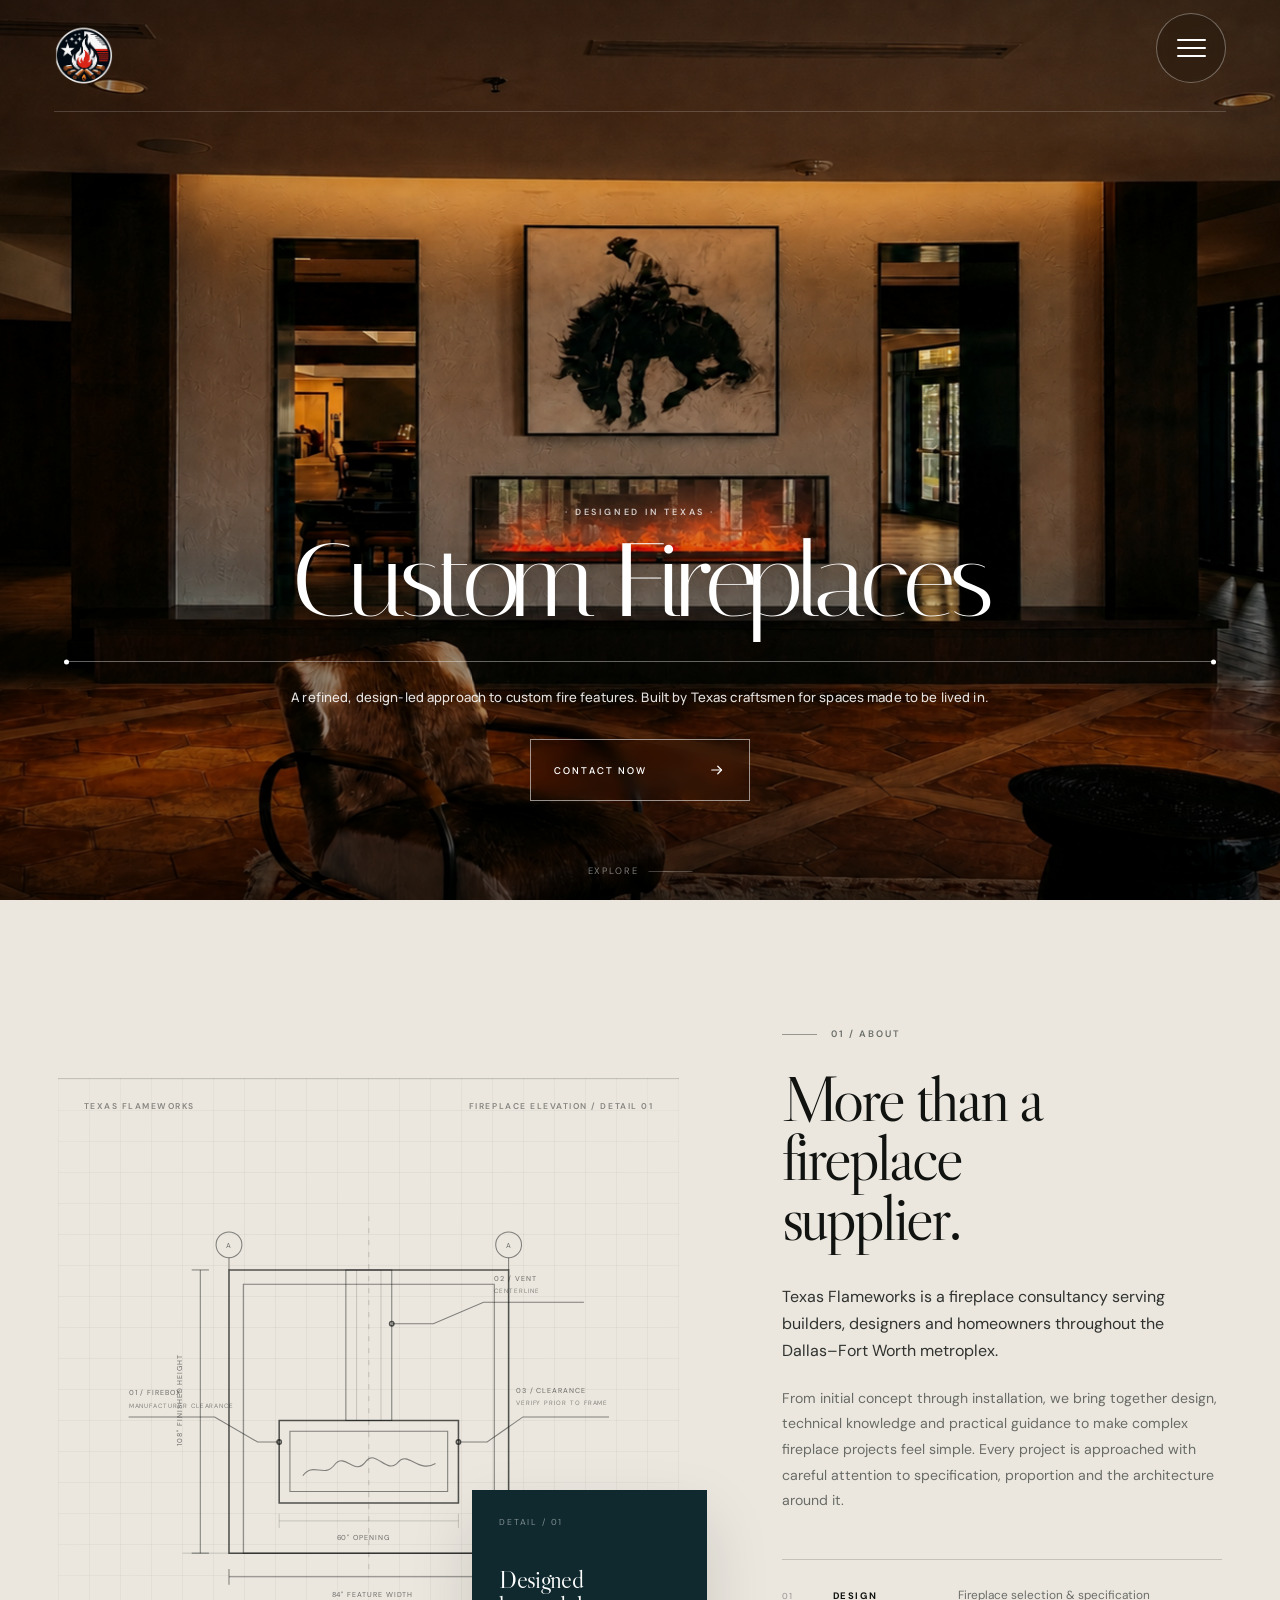
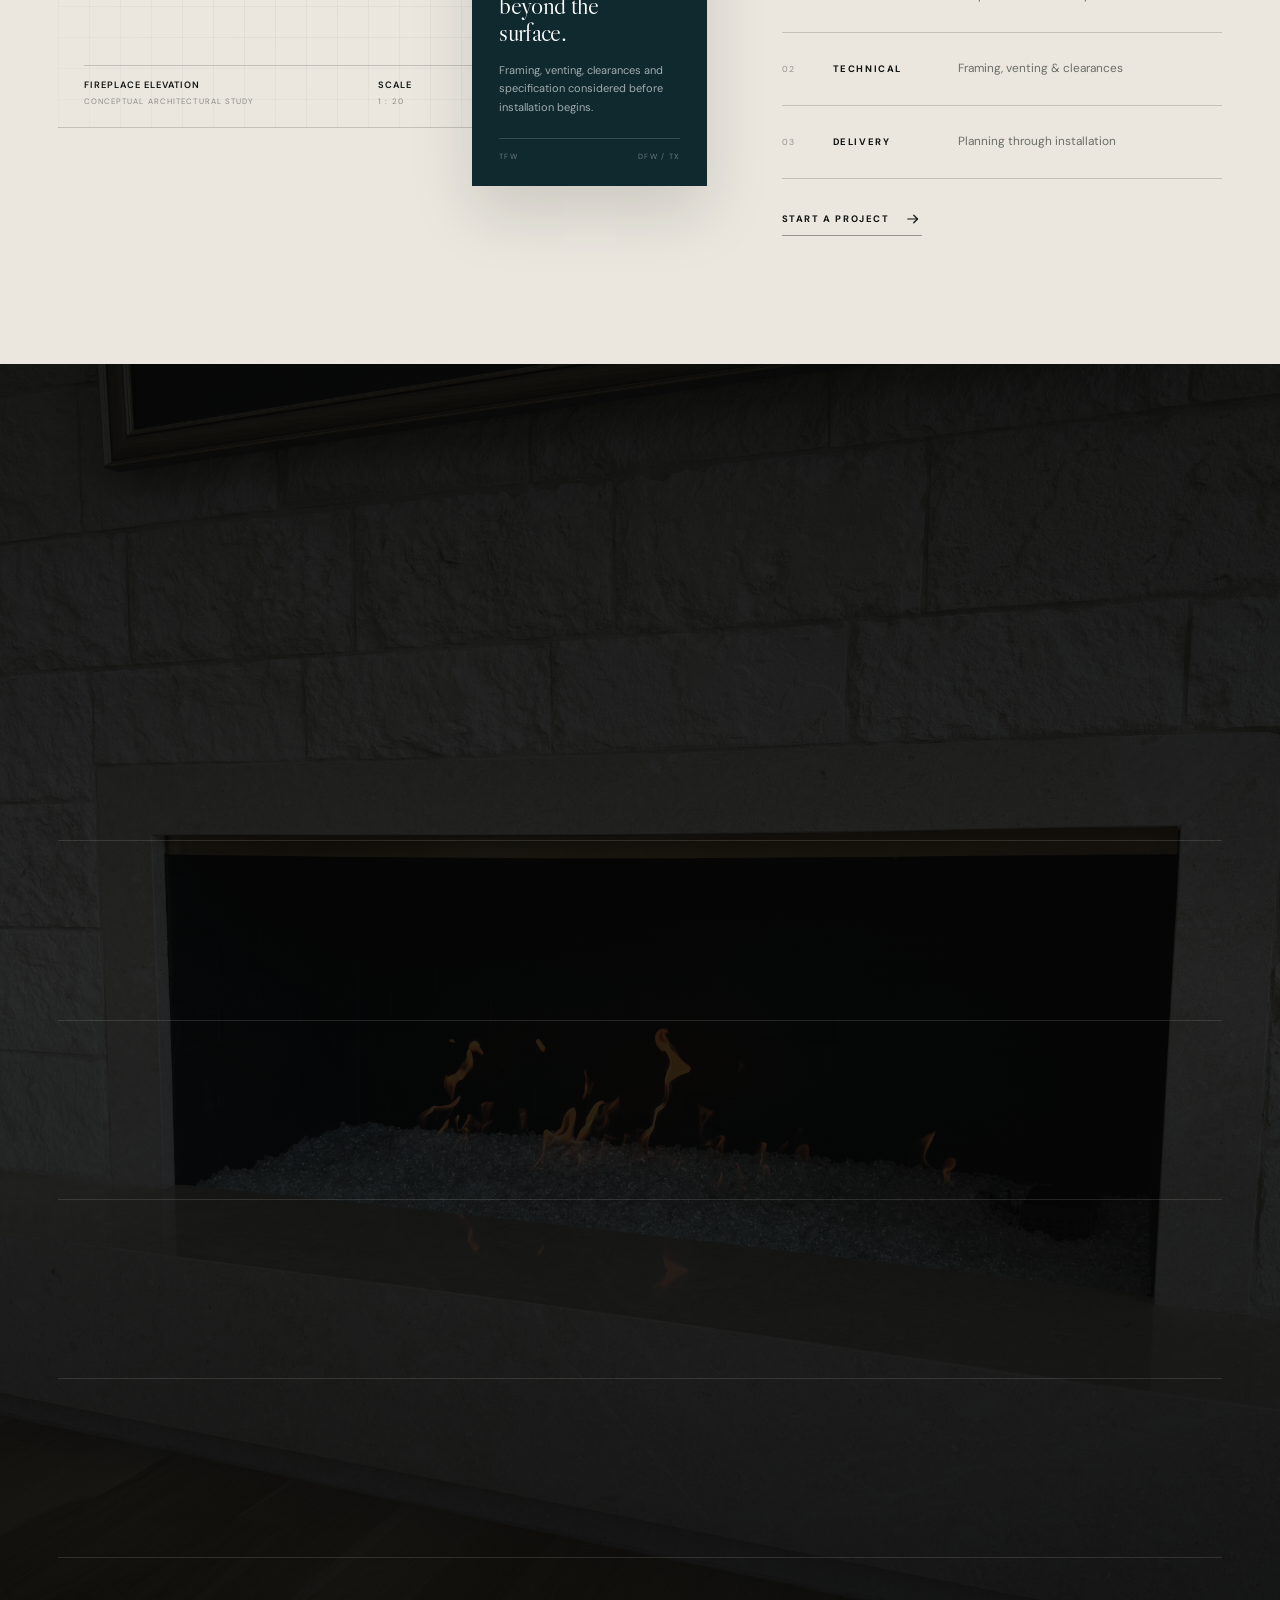
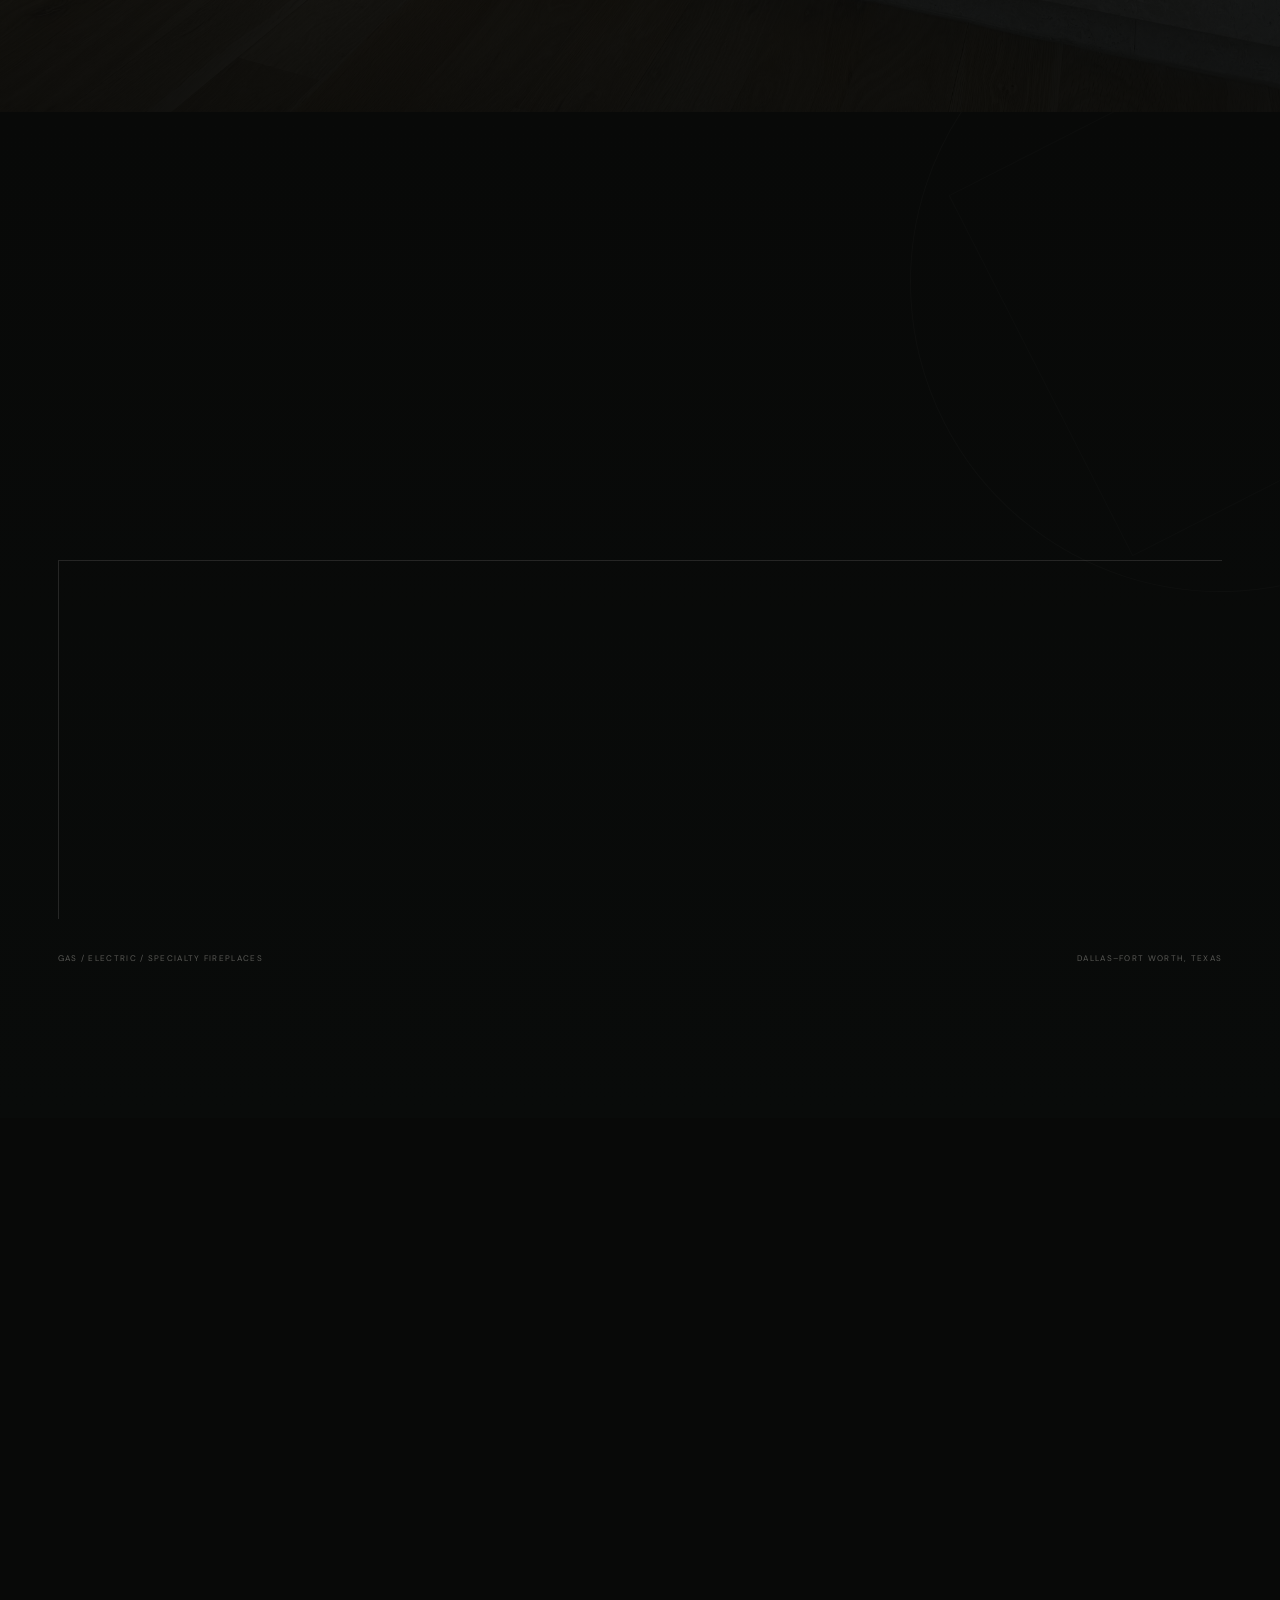
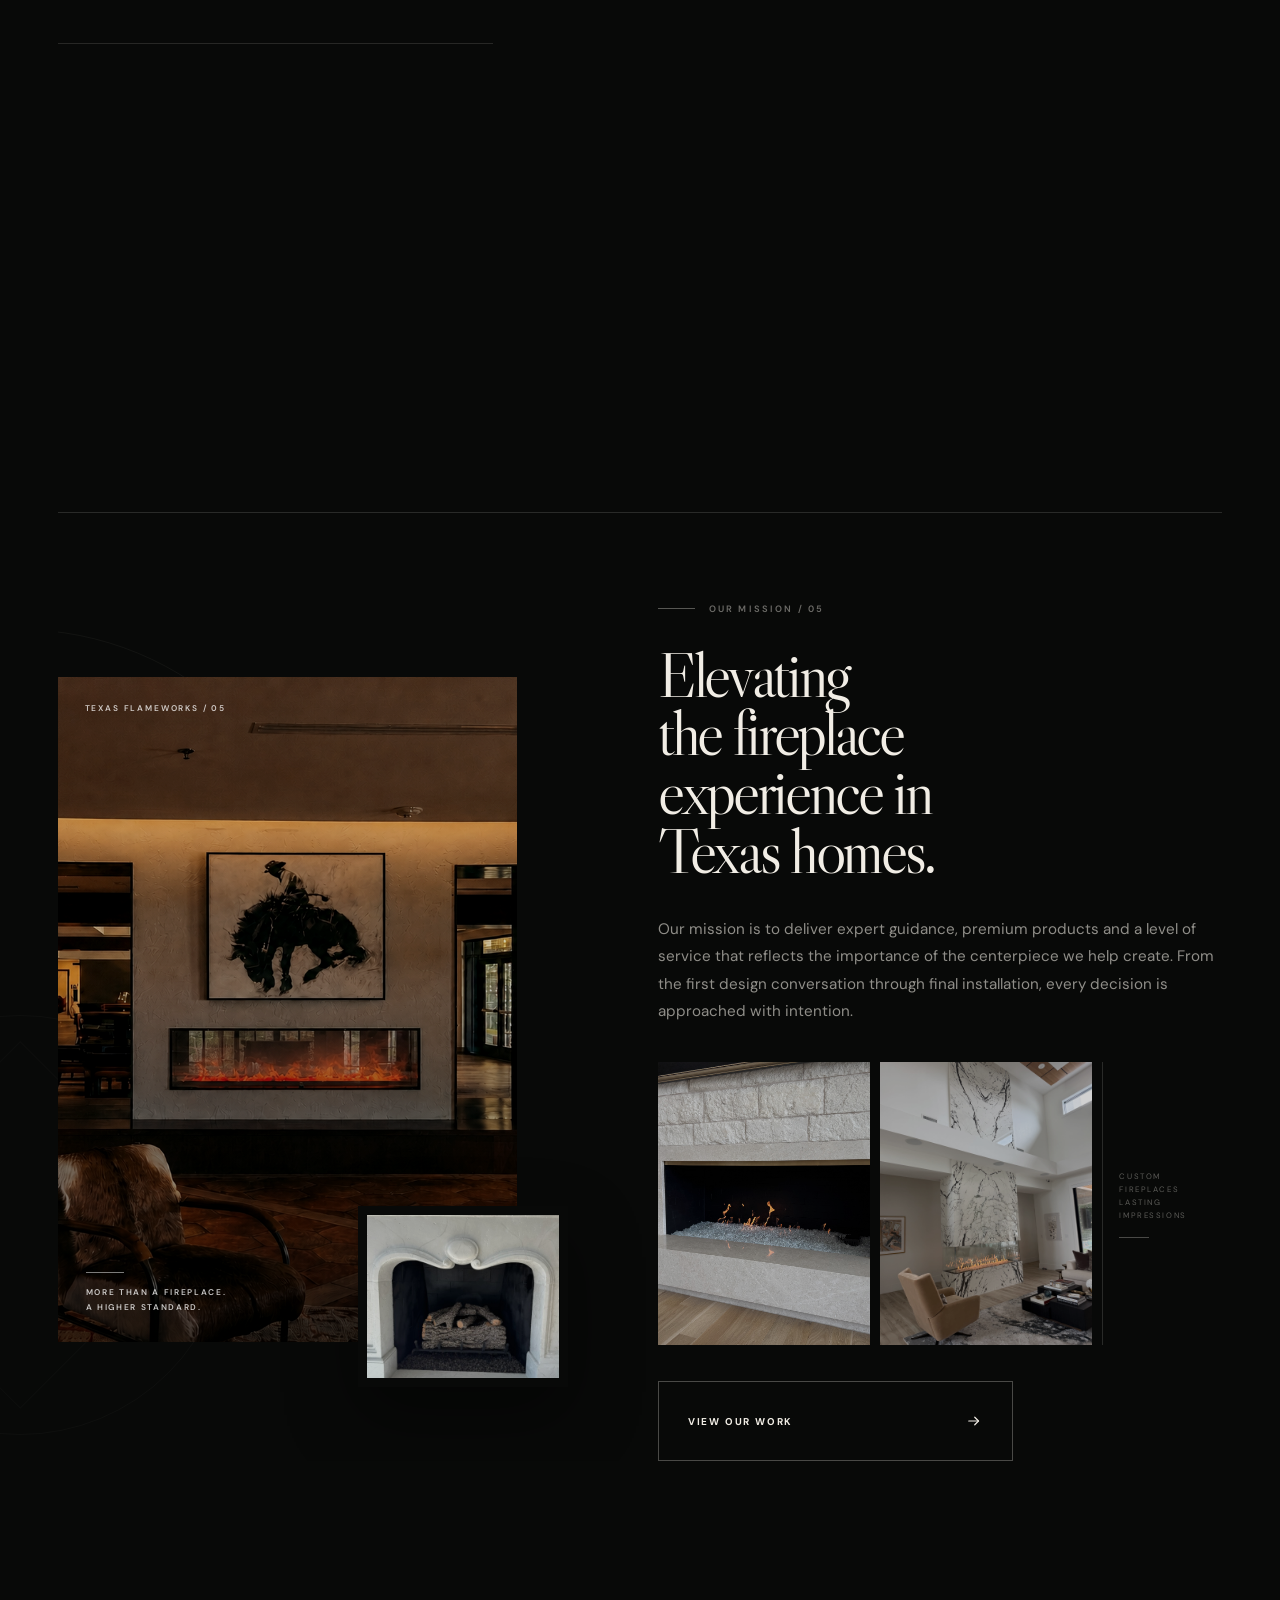
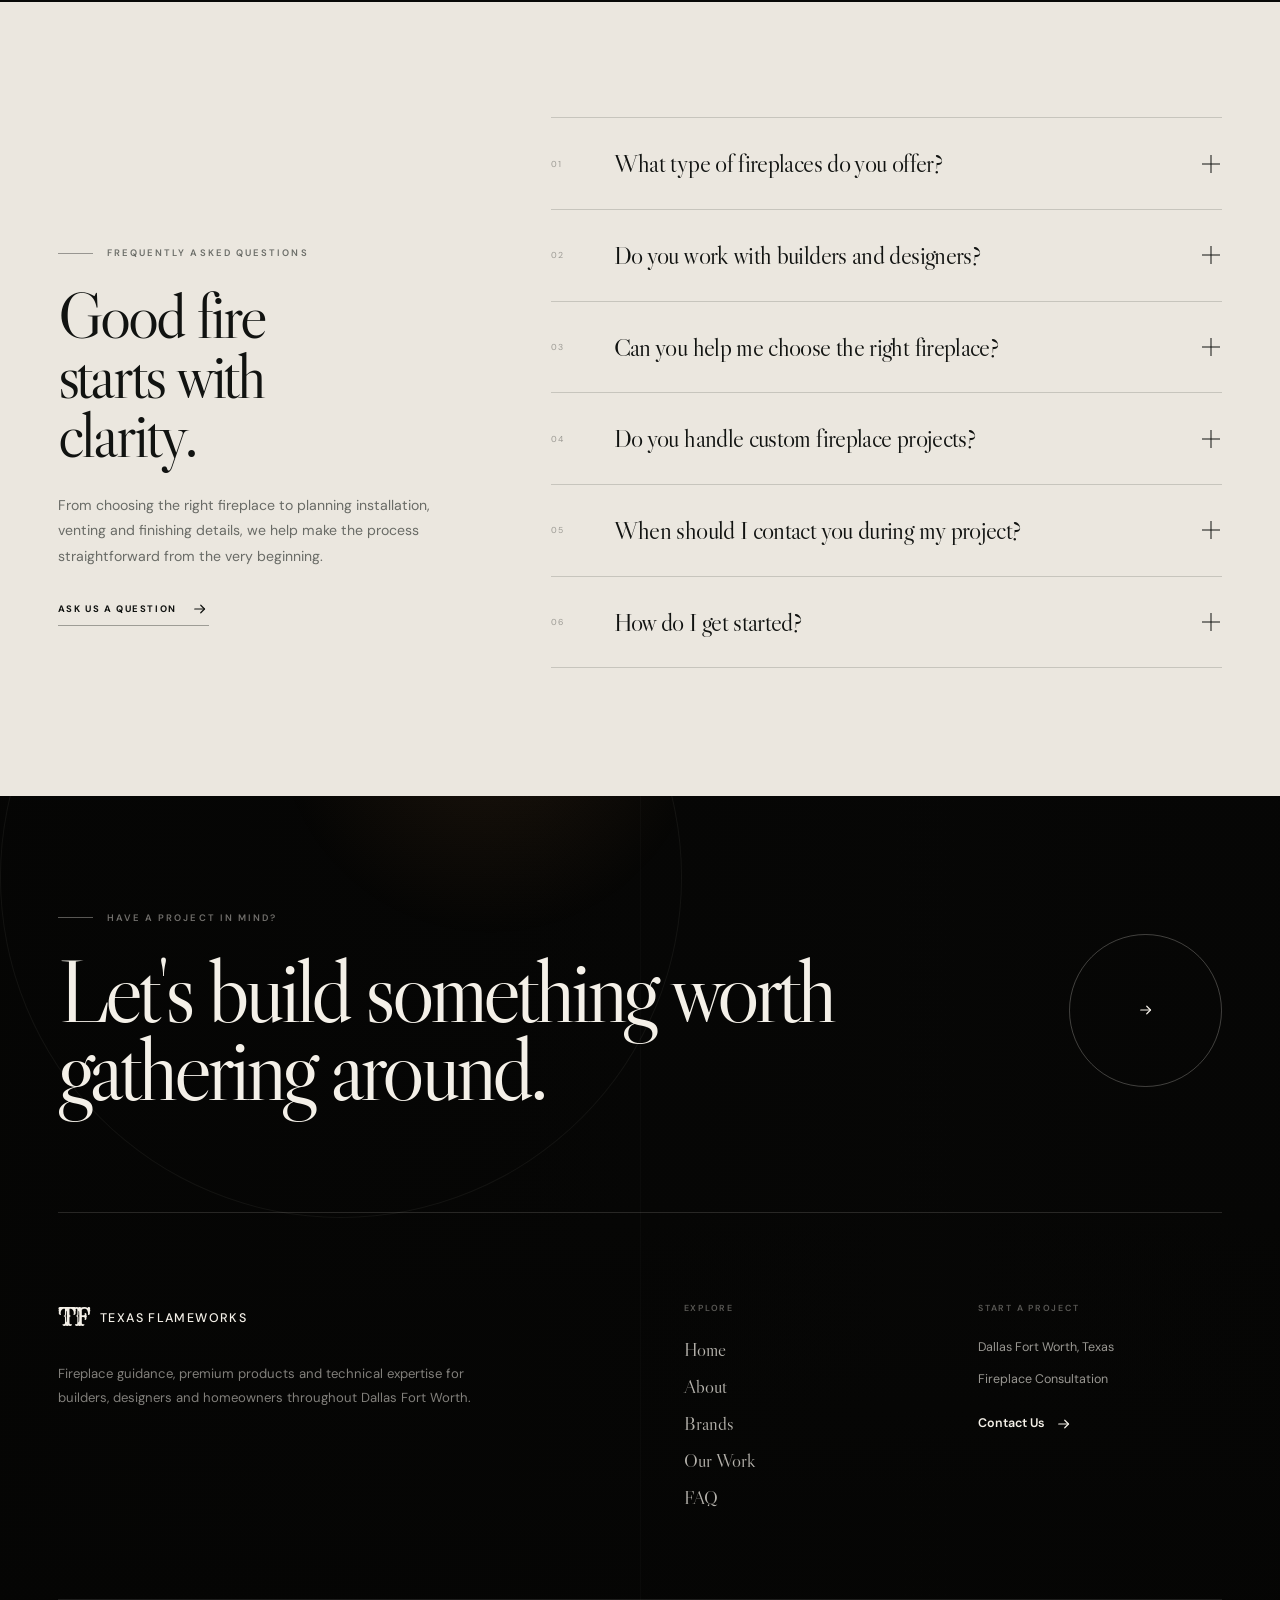
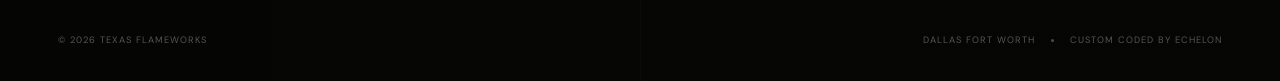
==== commit a778ab63: "F" ====
--- a/private-home.html
+++ b/private-home.html
@@ -8790,7 +8790,7 @@
           <div class="tfw-mission-v2-inset">
 
             <img
-              src="assets/masonry.jpeg"
+              src="assets/marby.jpeg"
               alt="Texas Flame Works fireplace detail"
               loading="lazy"
             >
@@ -8841,7 +8841,7 @@
             <div class="tfw-mission-v2-thumb">
 
               <img
-                src="assets/hero.PNG"
+                src="assets/Stellar.jpeg"
                 alt="Modern fireplace design"
                 loading="lazy"
               >
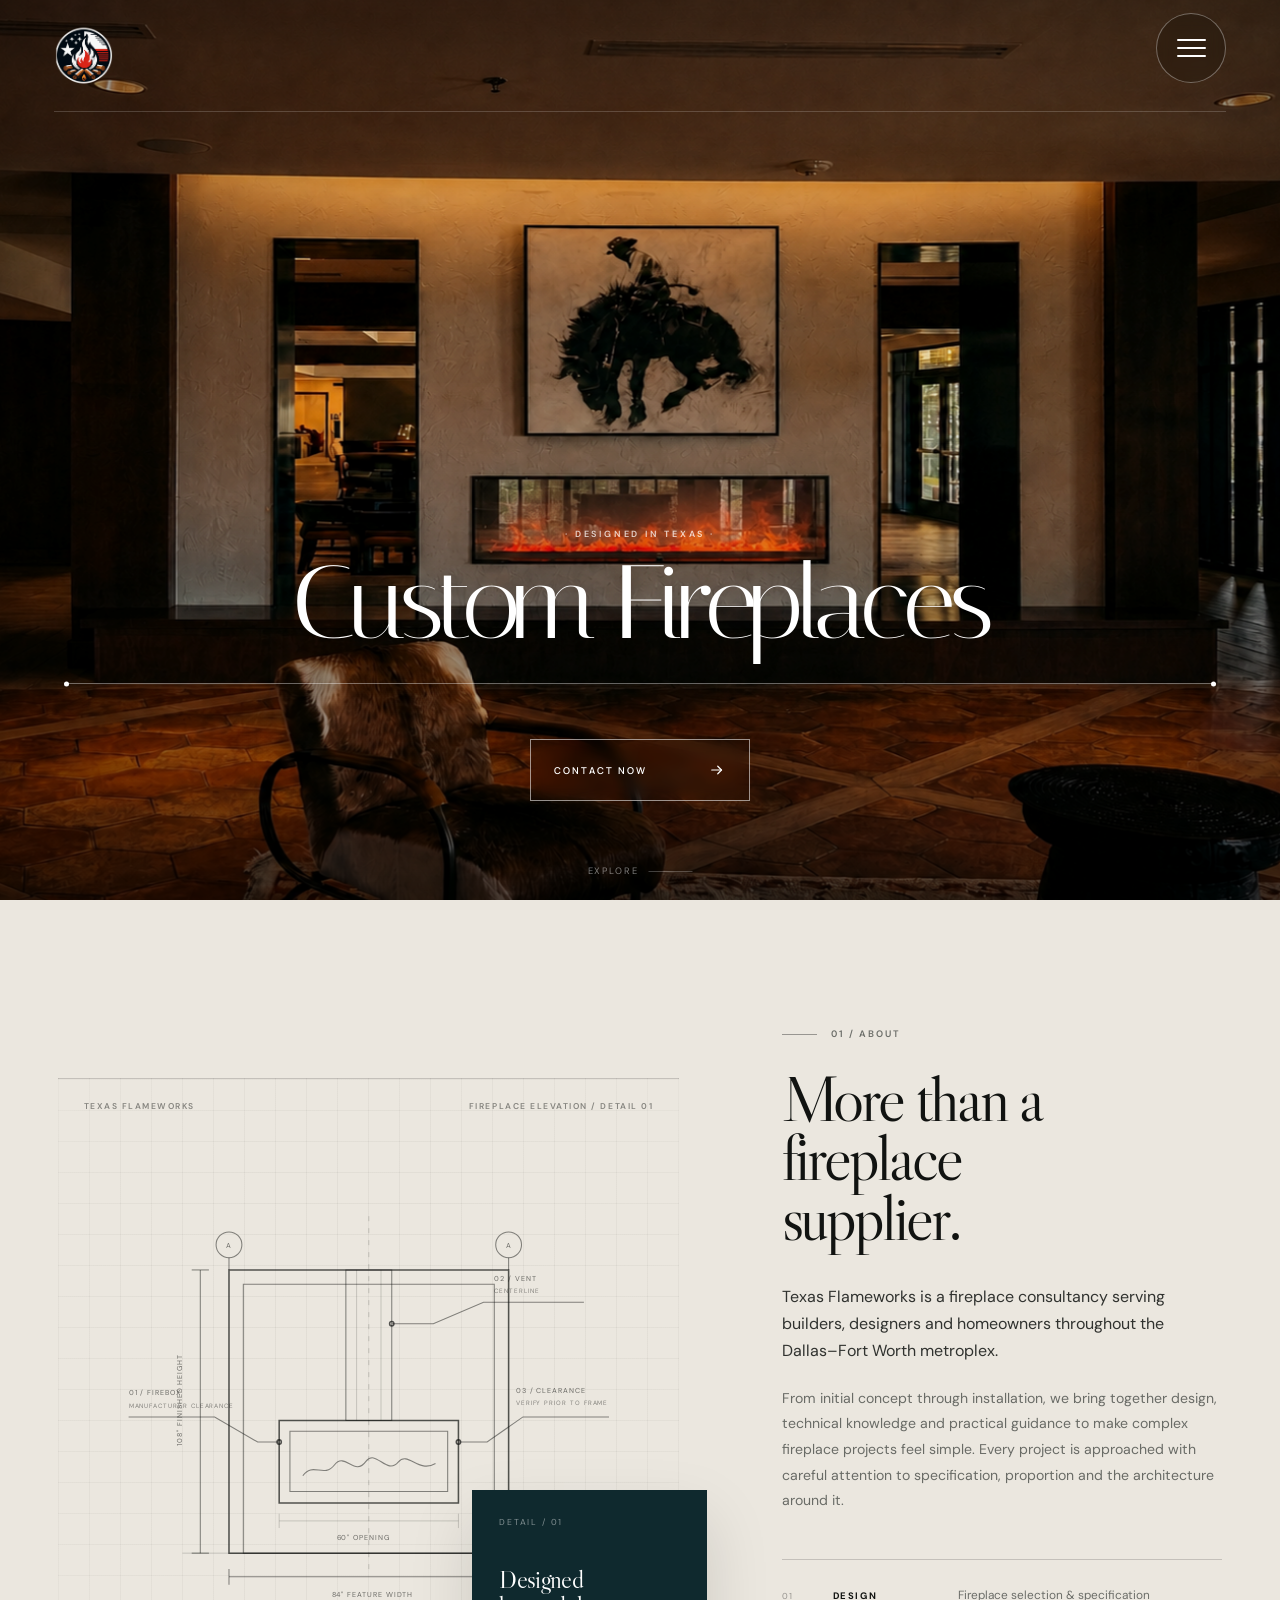
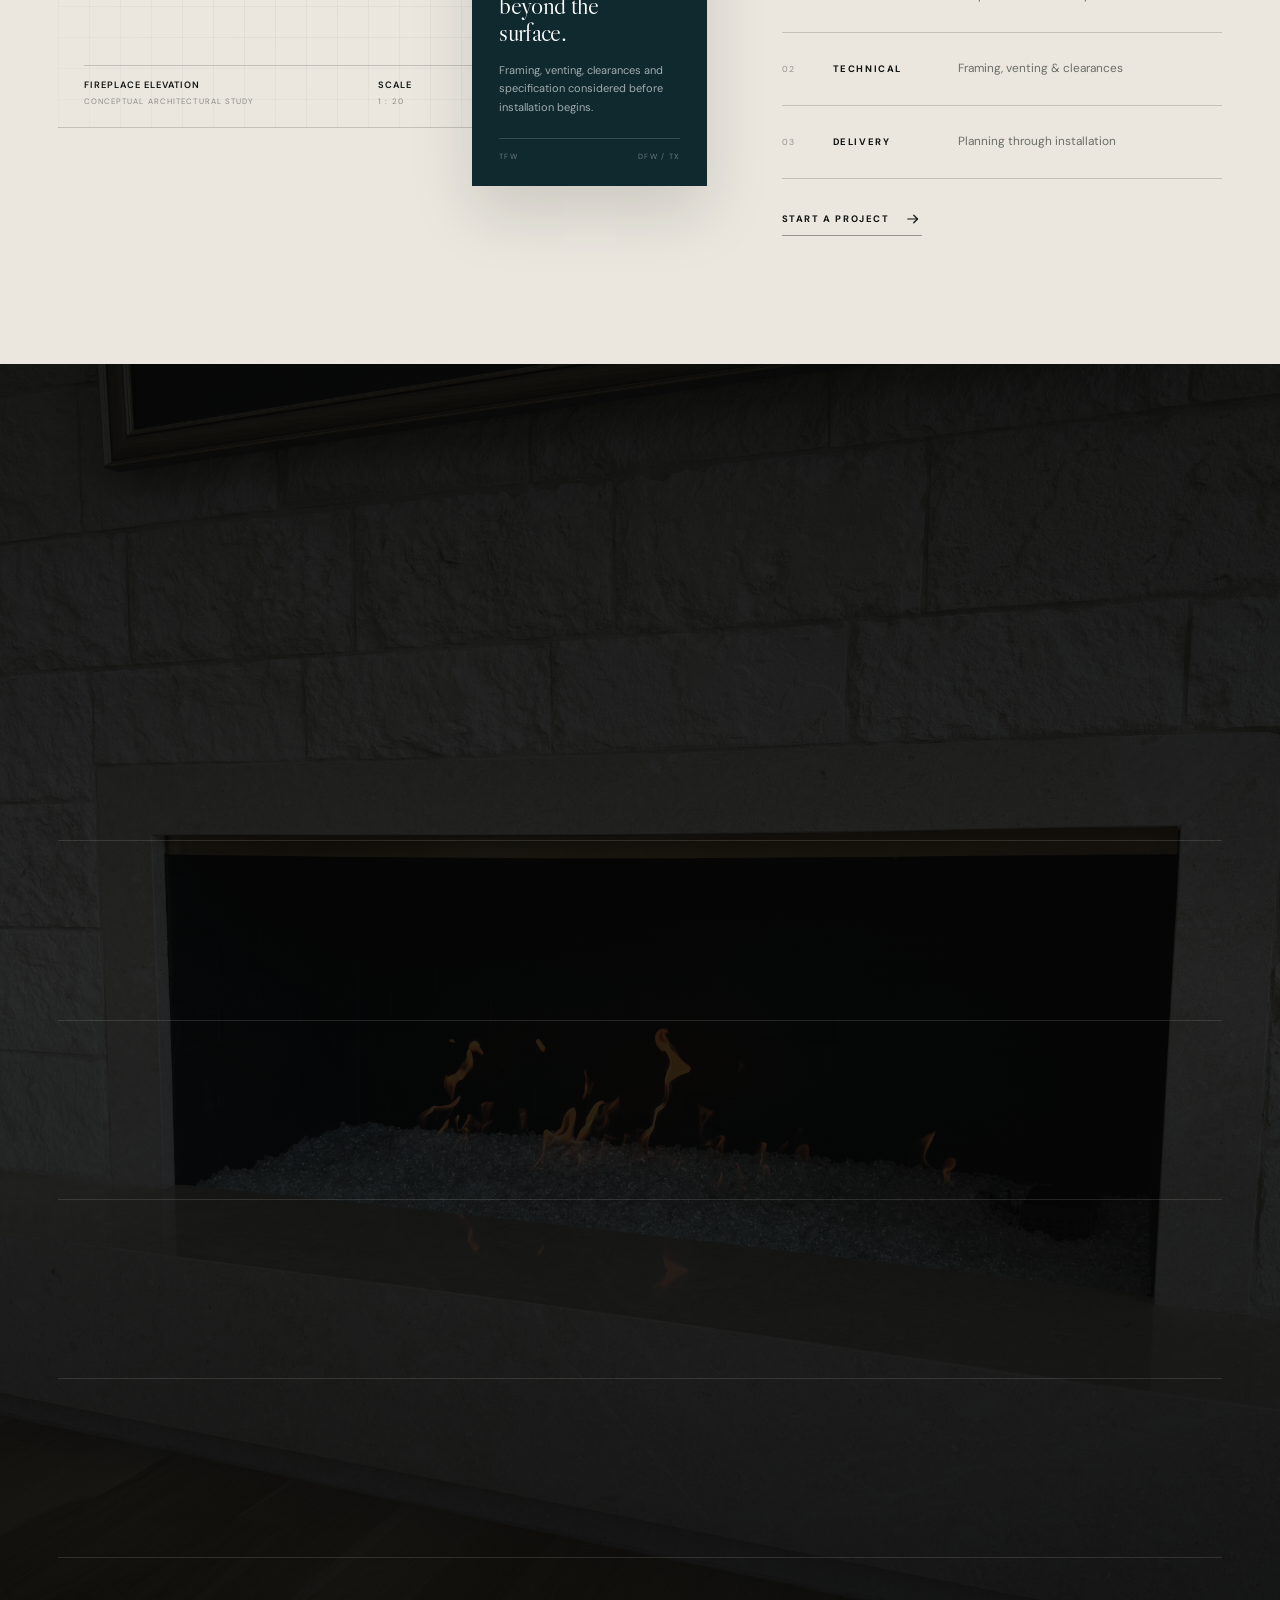
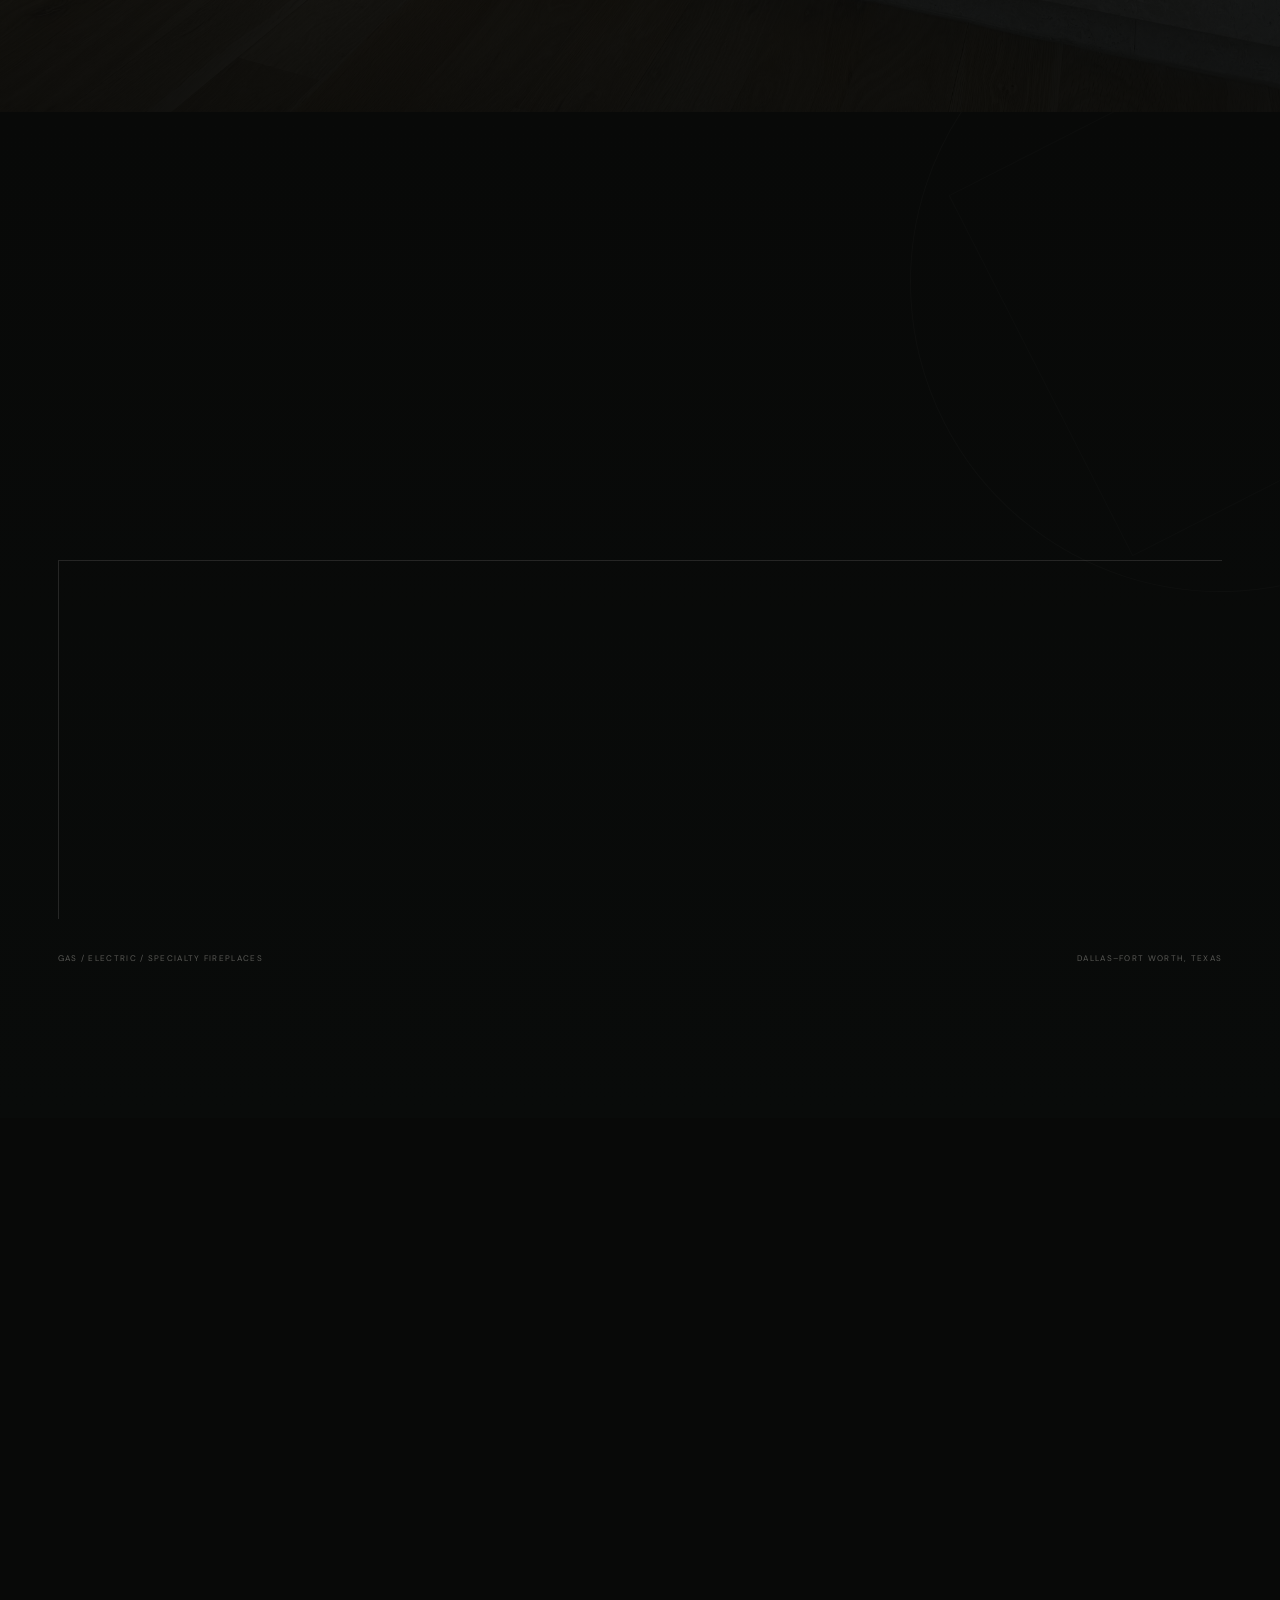
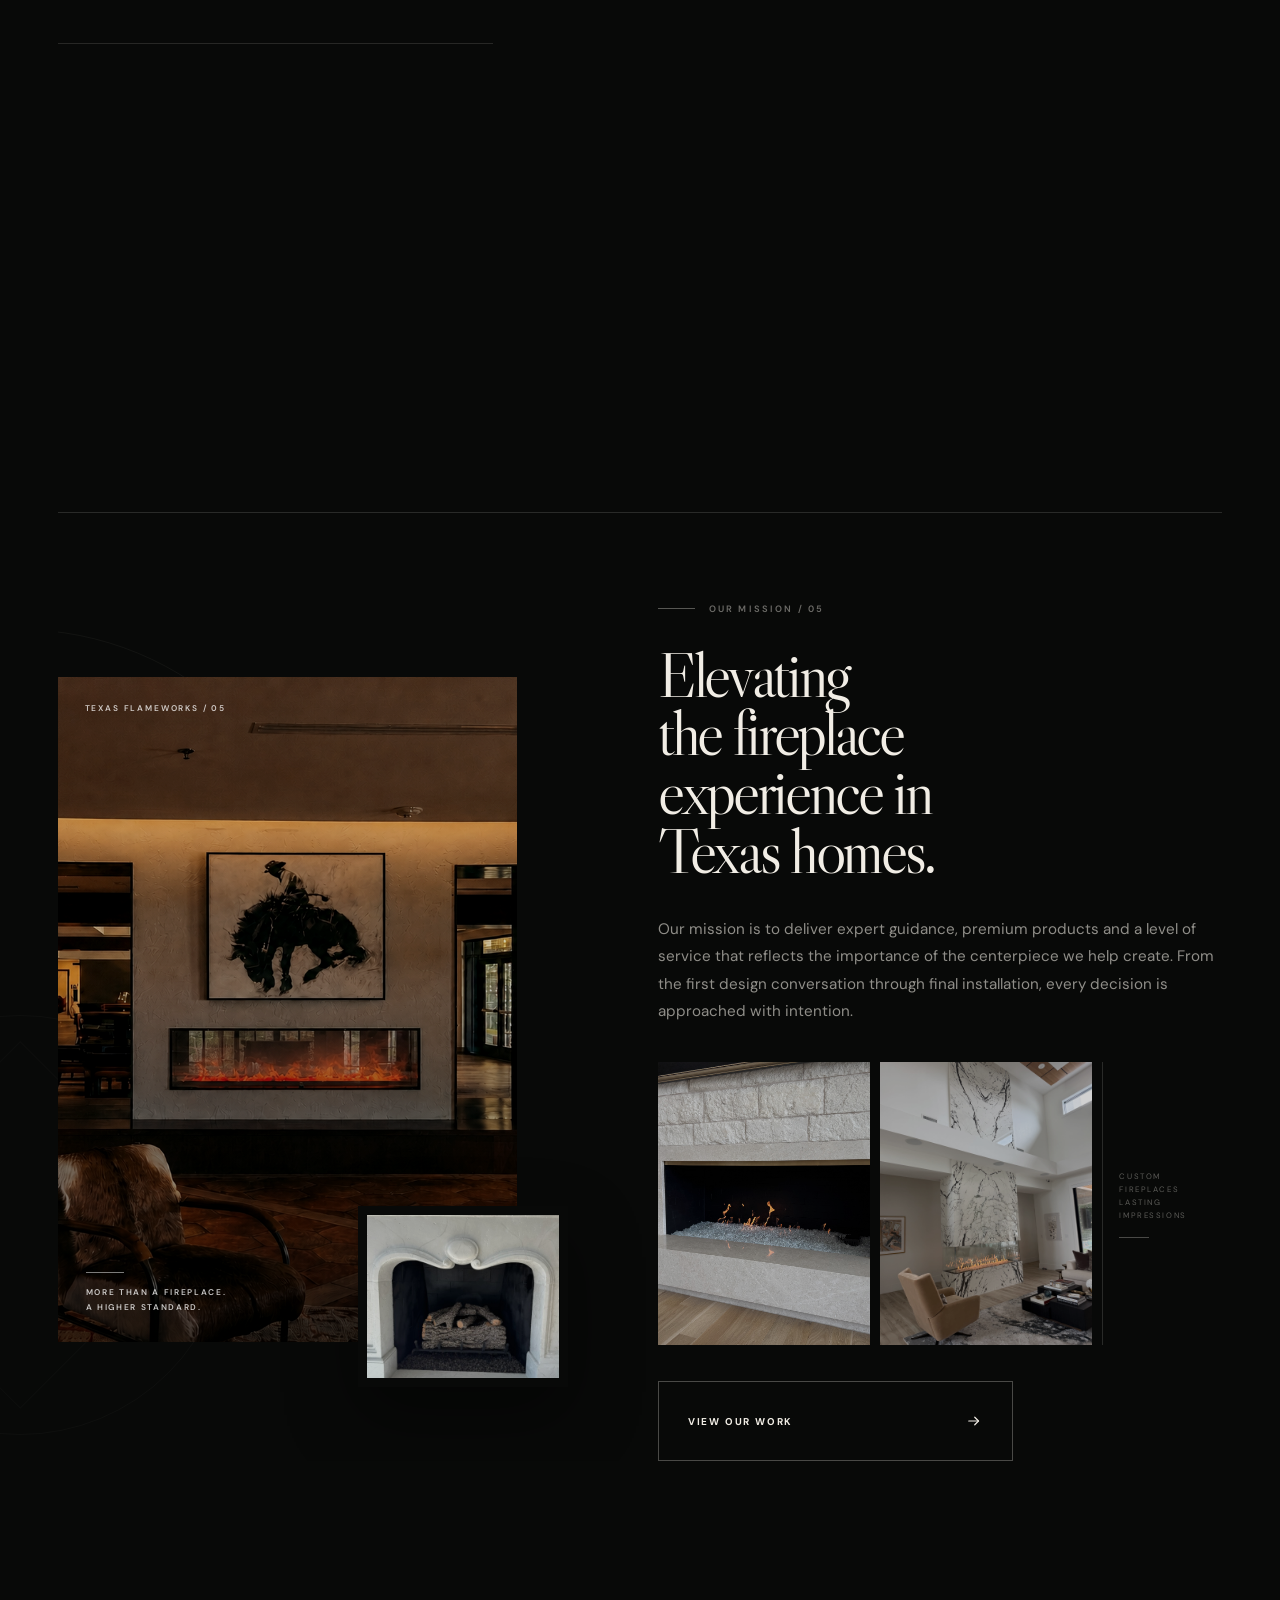
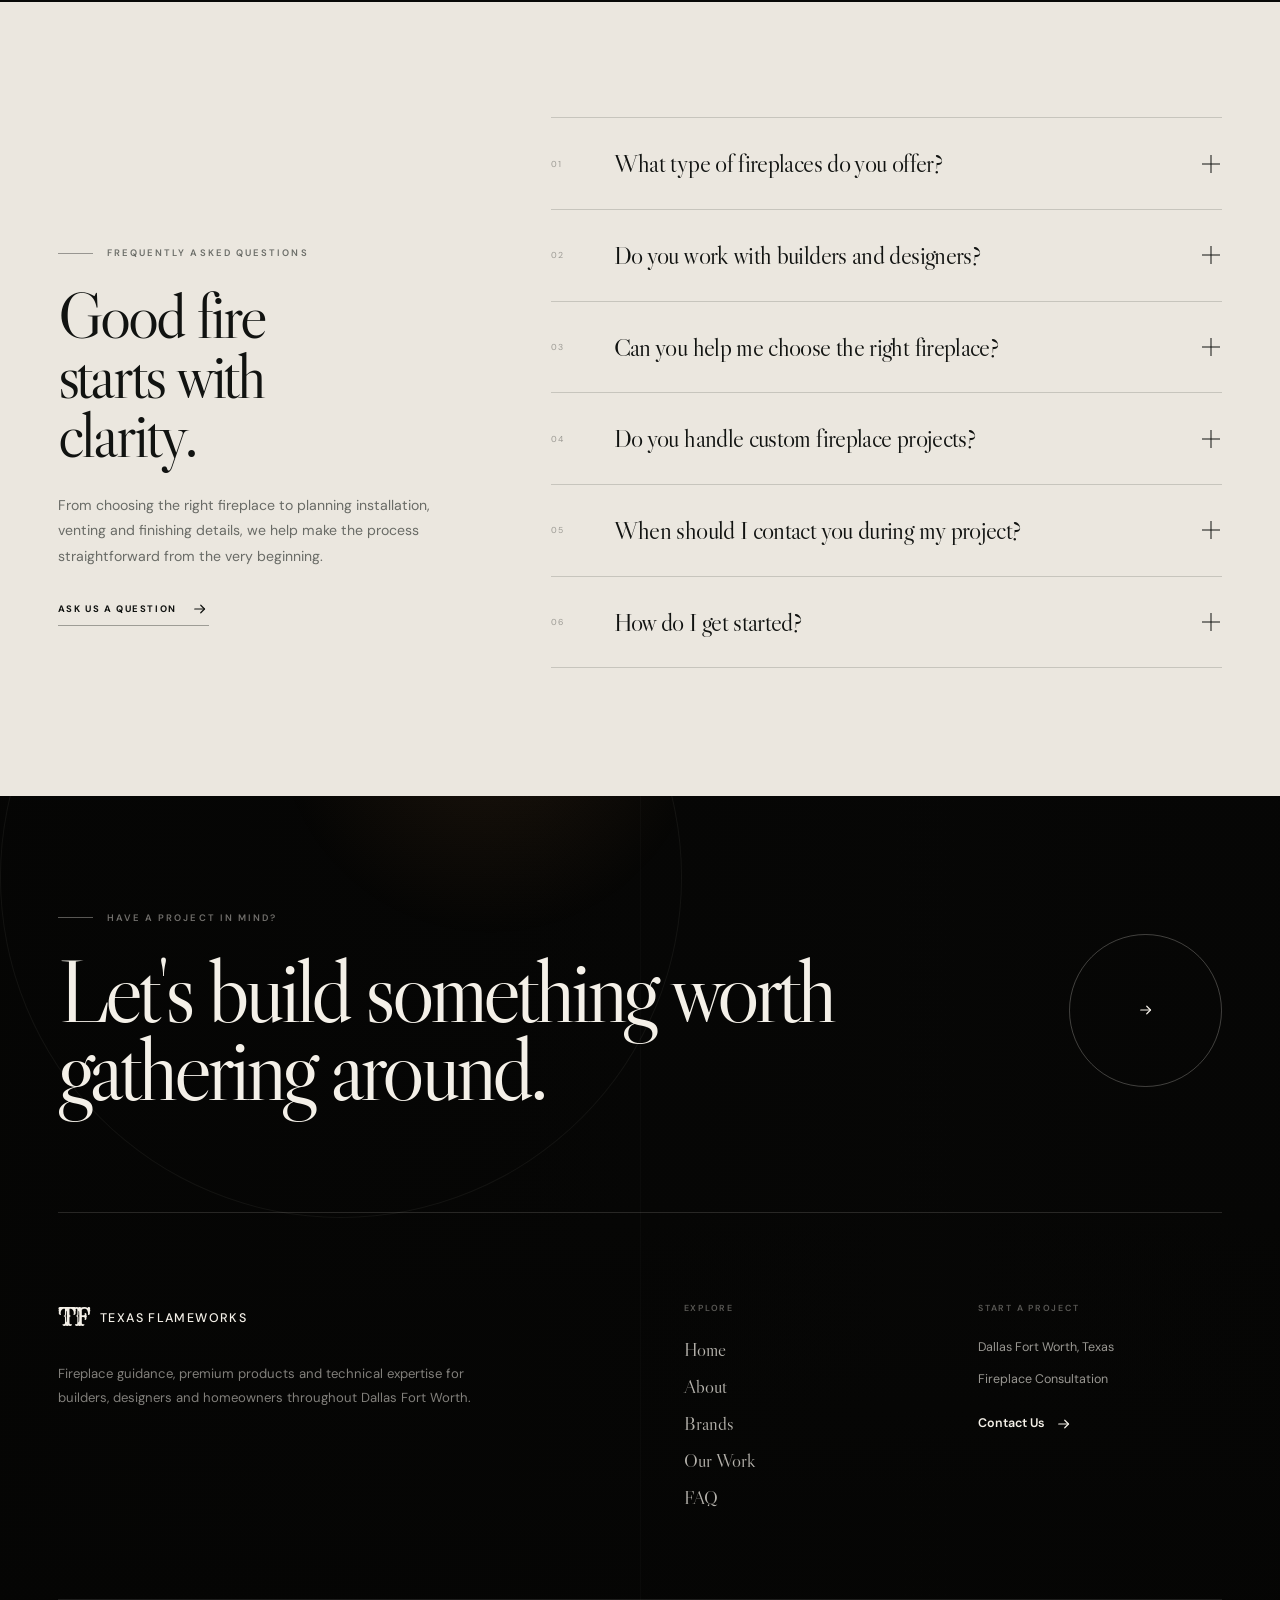
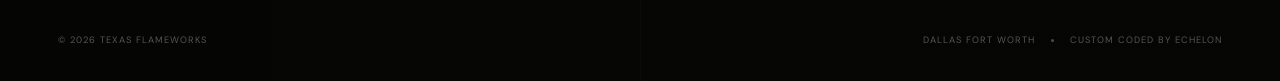
==== commit 5d671ea1: "f" ====
--- a/private-home.html
+++ b/private-home.html
@@ -2577,10 +2577,7 @@
       <div class="hero-divider"></div>
 
 
-      <p class="hero-description">
-        A refined, design-led approach to custom fire features.
-        Built by Texas craftsmen for spaces made to be lived in.
-      </p>
+    
 
       <a href="contact.html" class="hero-contact-button">
         <span>Contact Now</span>
